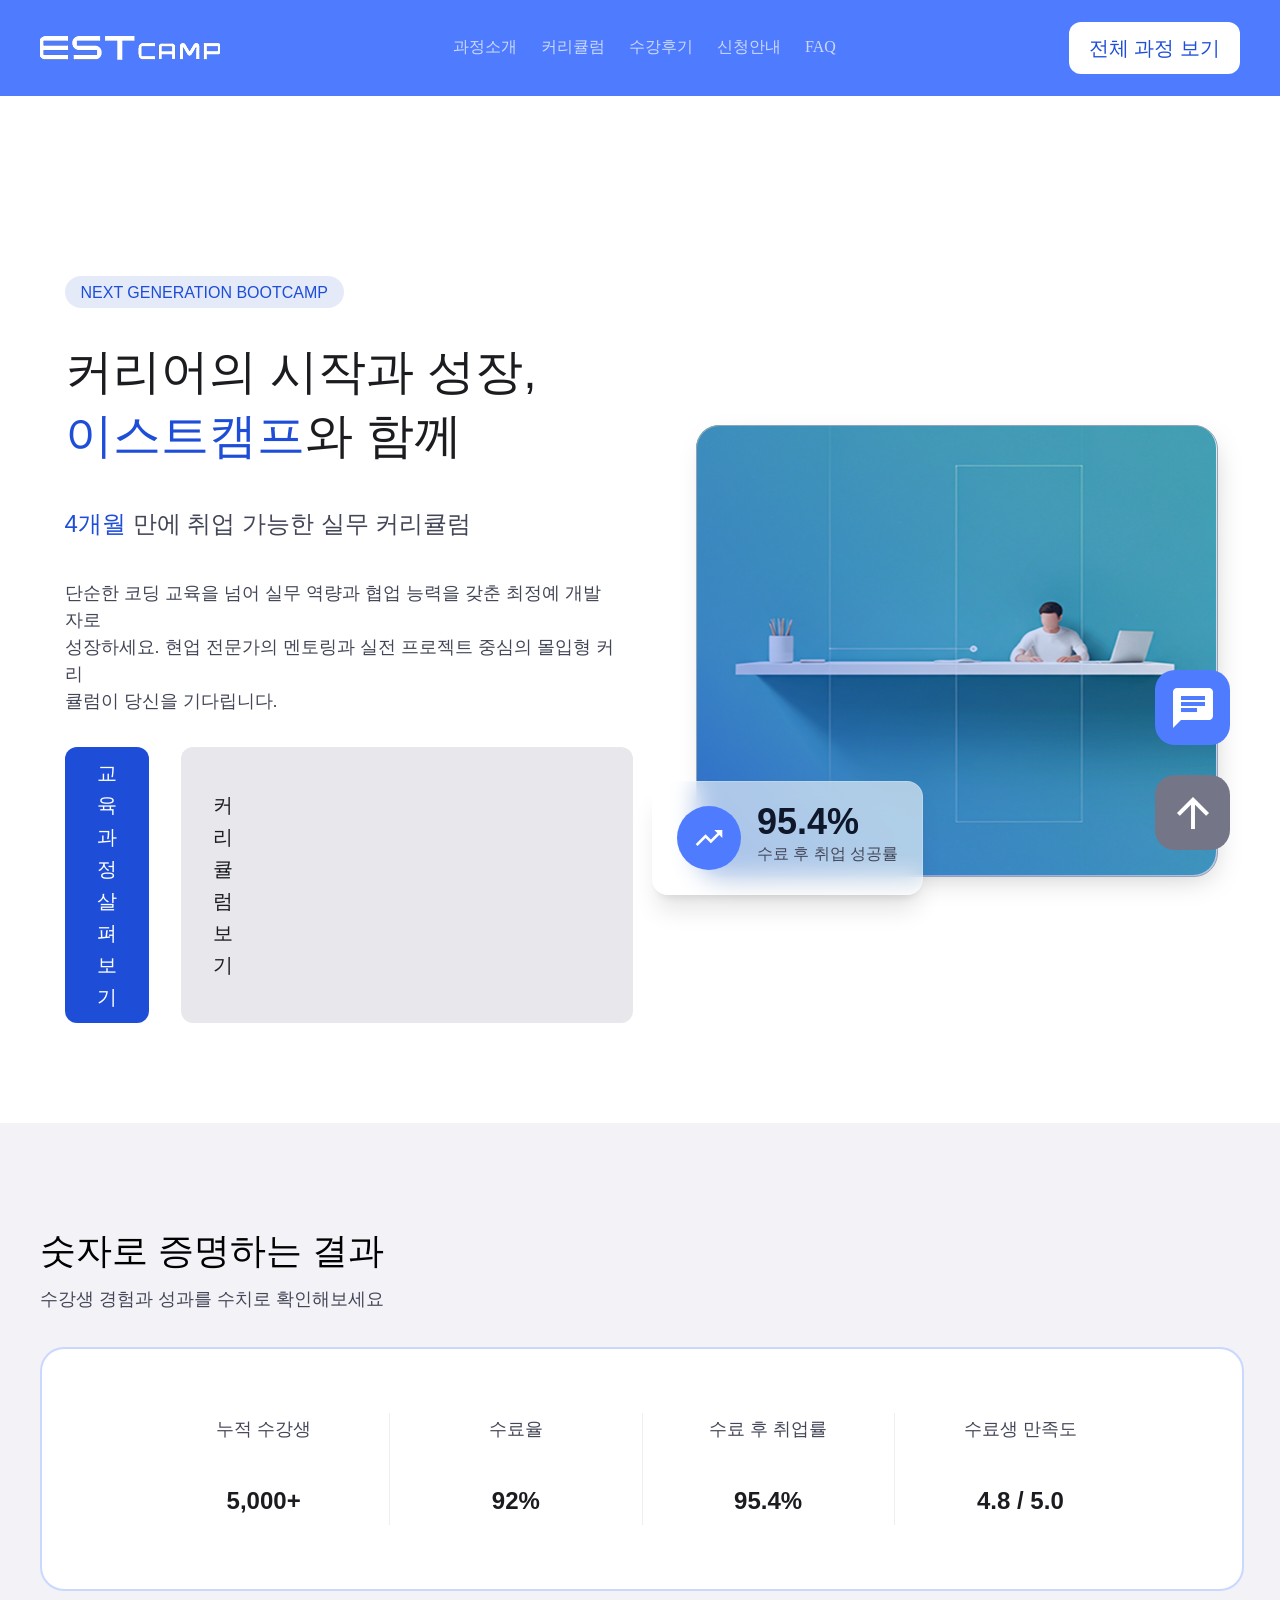
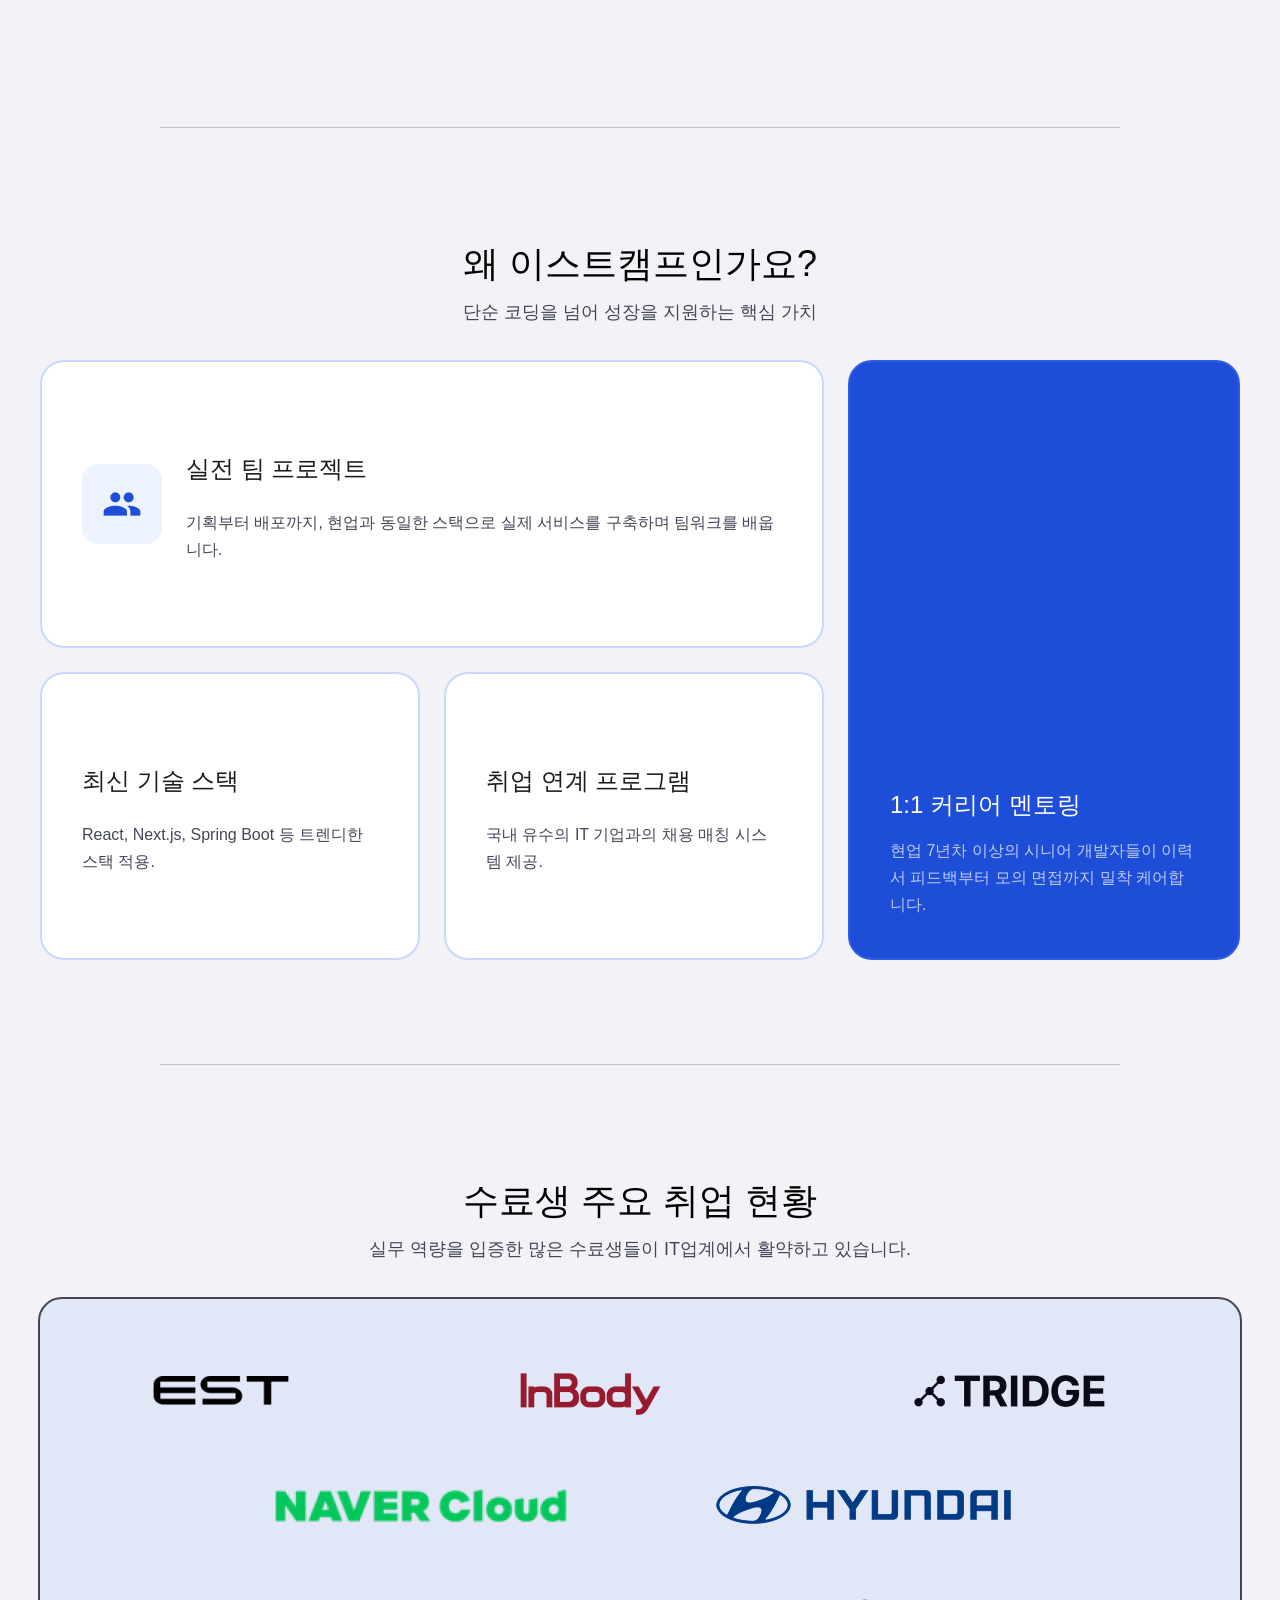
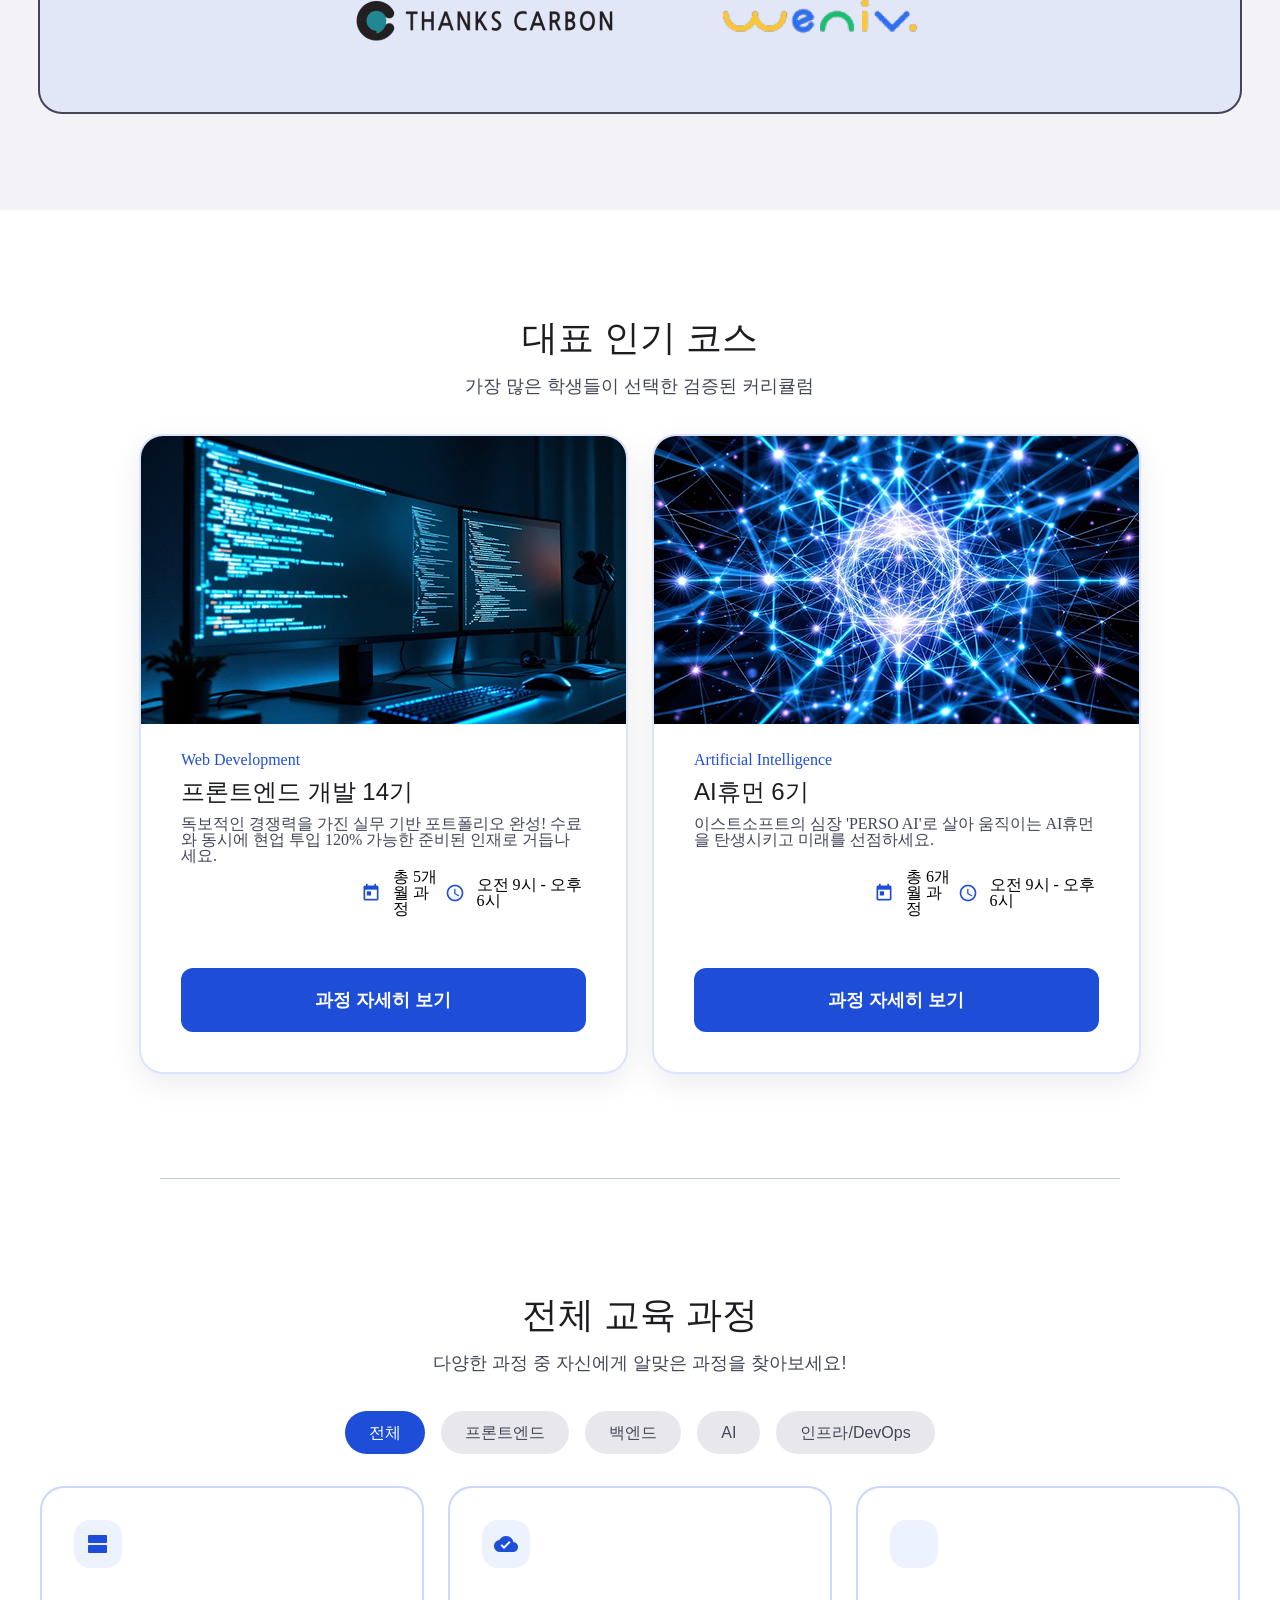
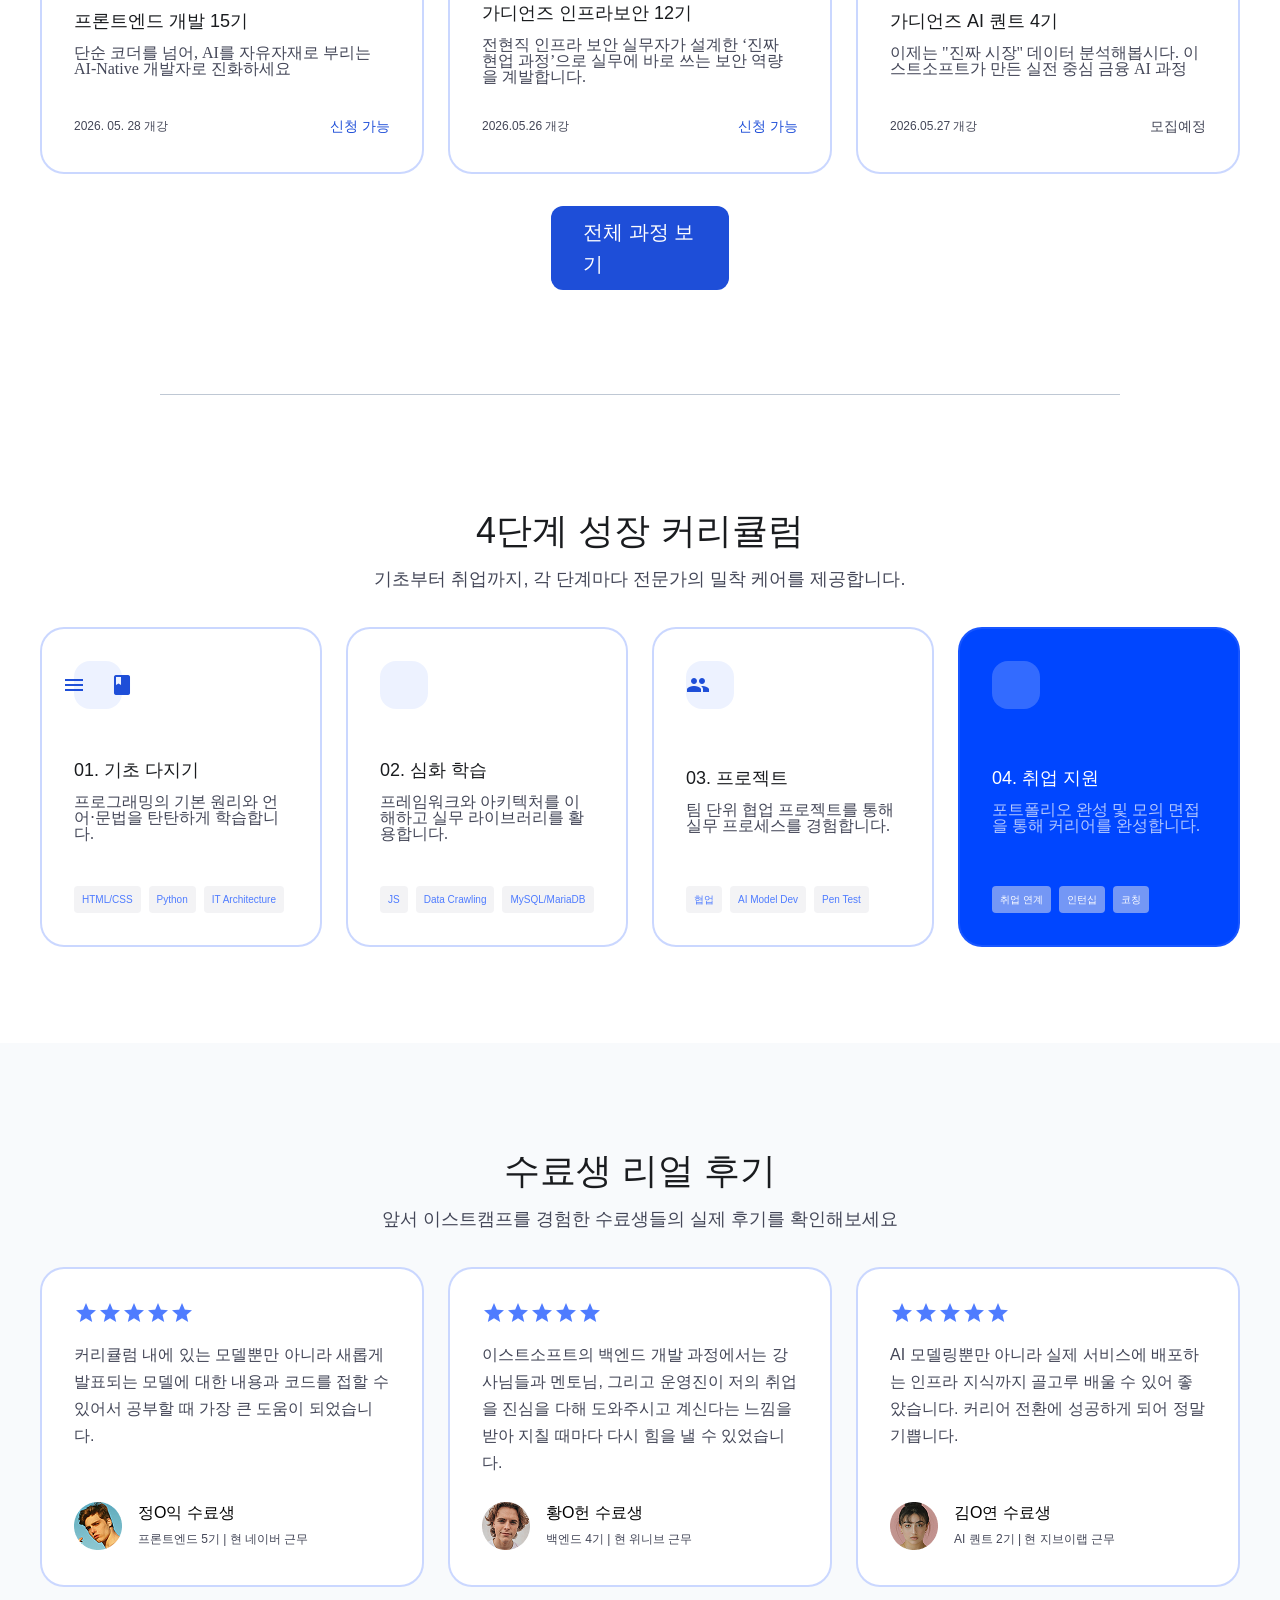
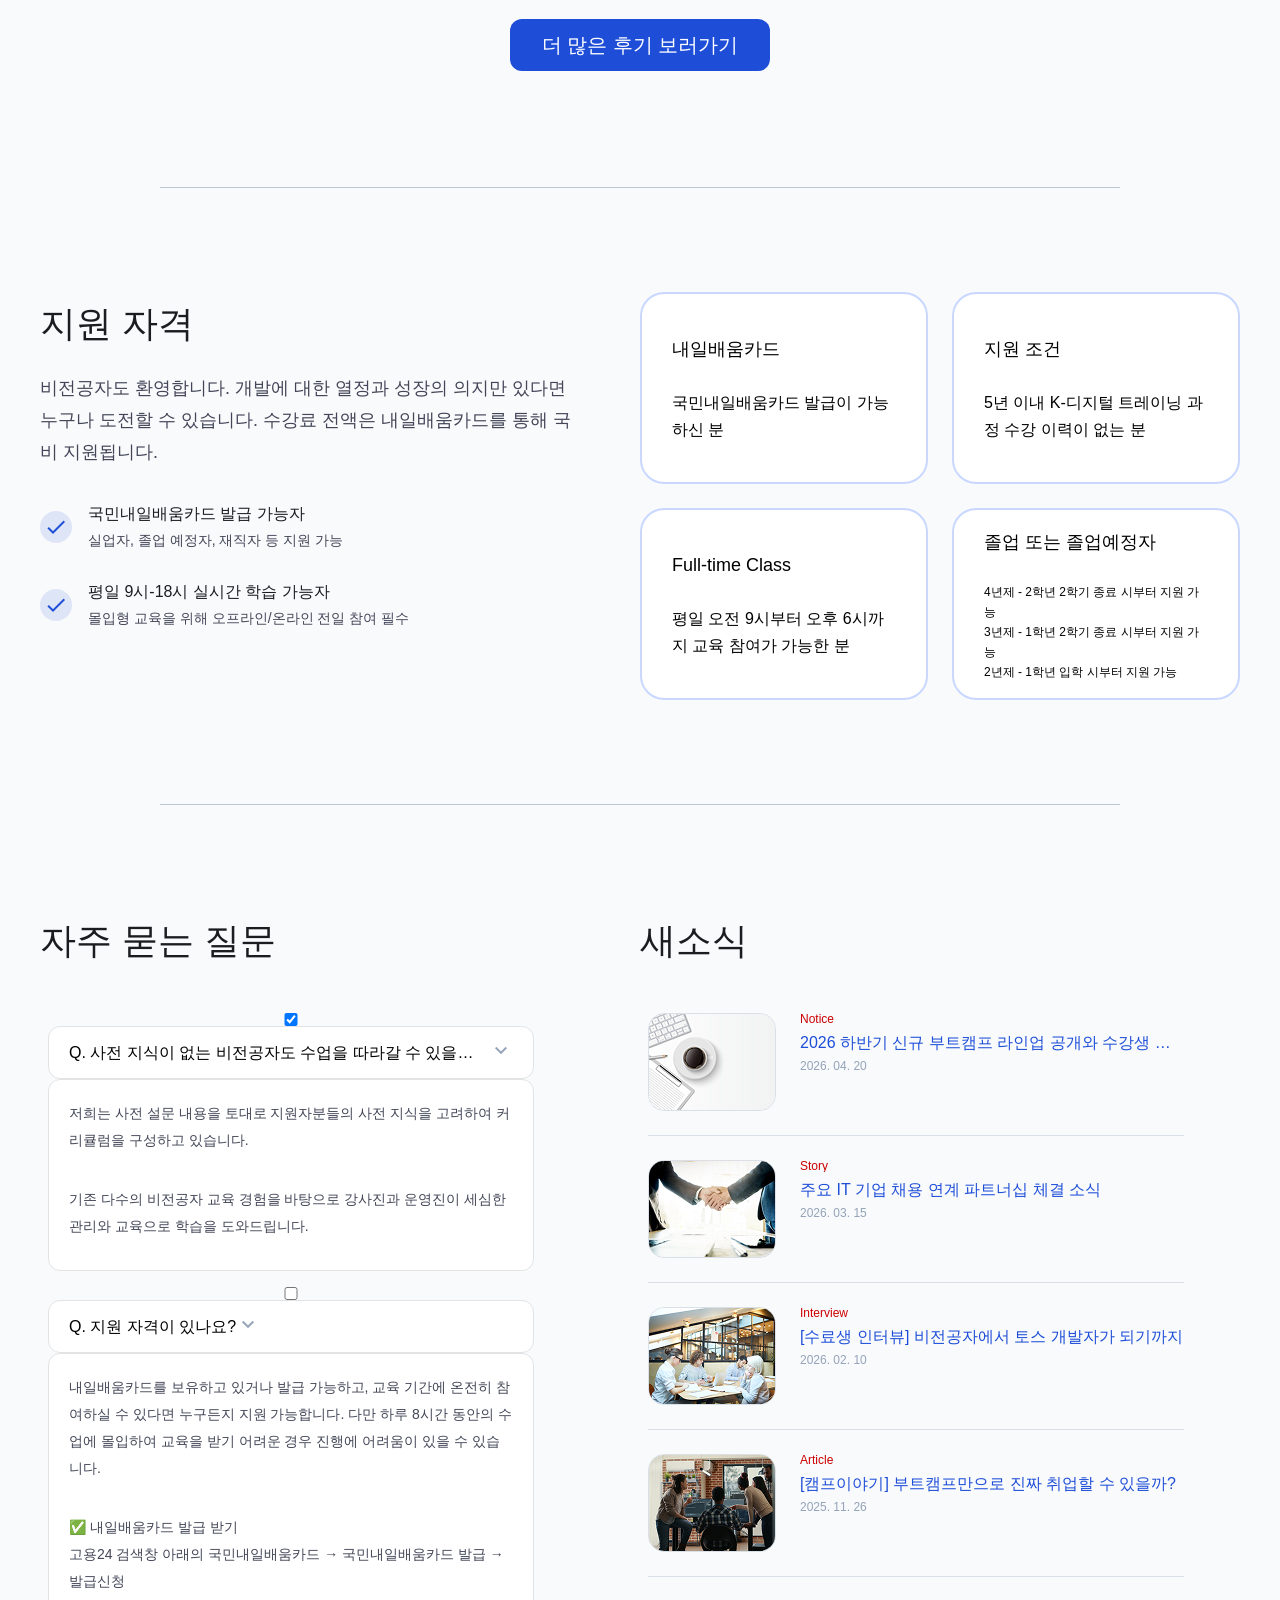
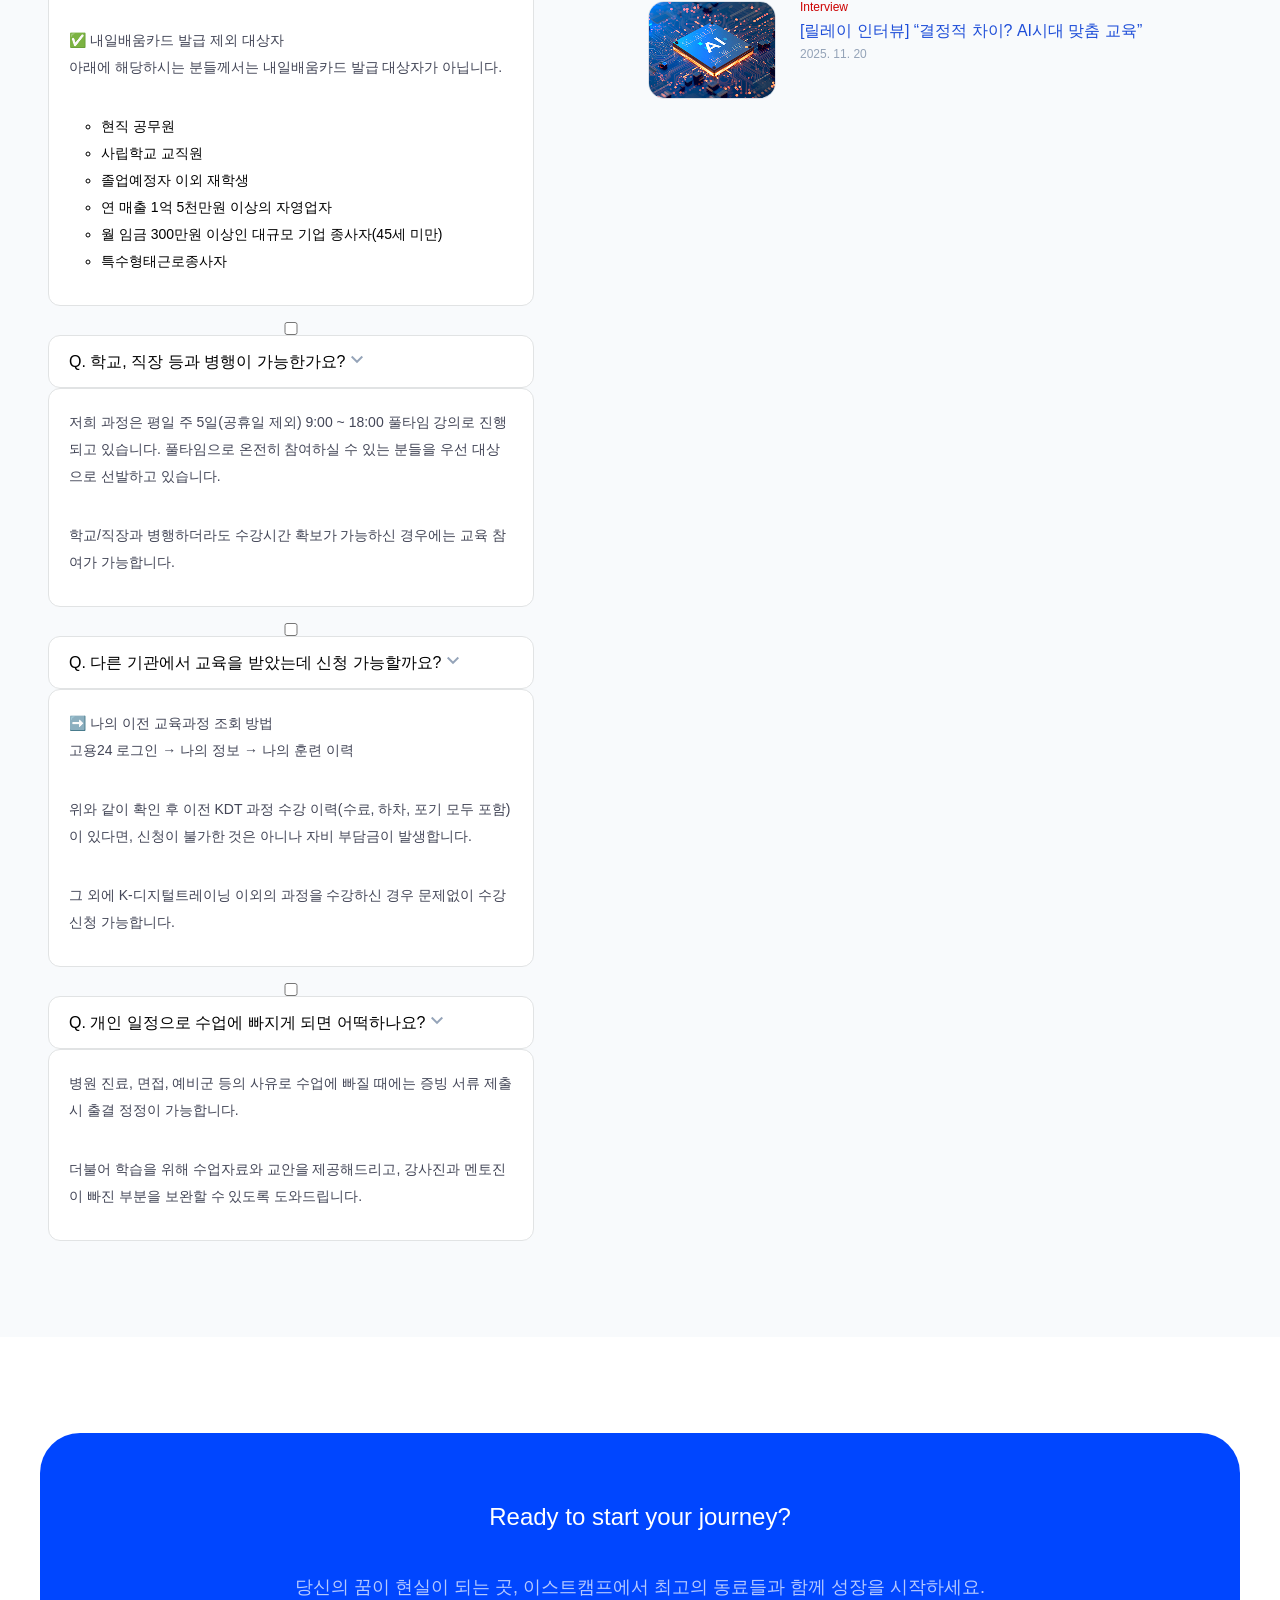
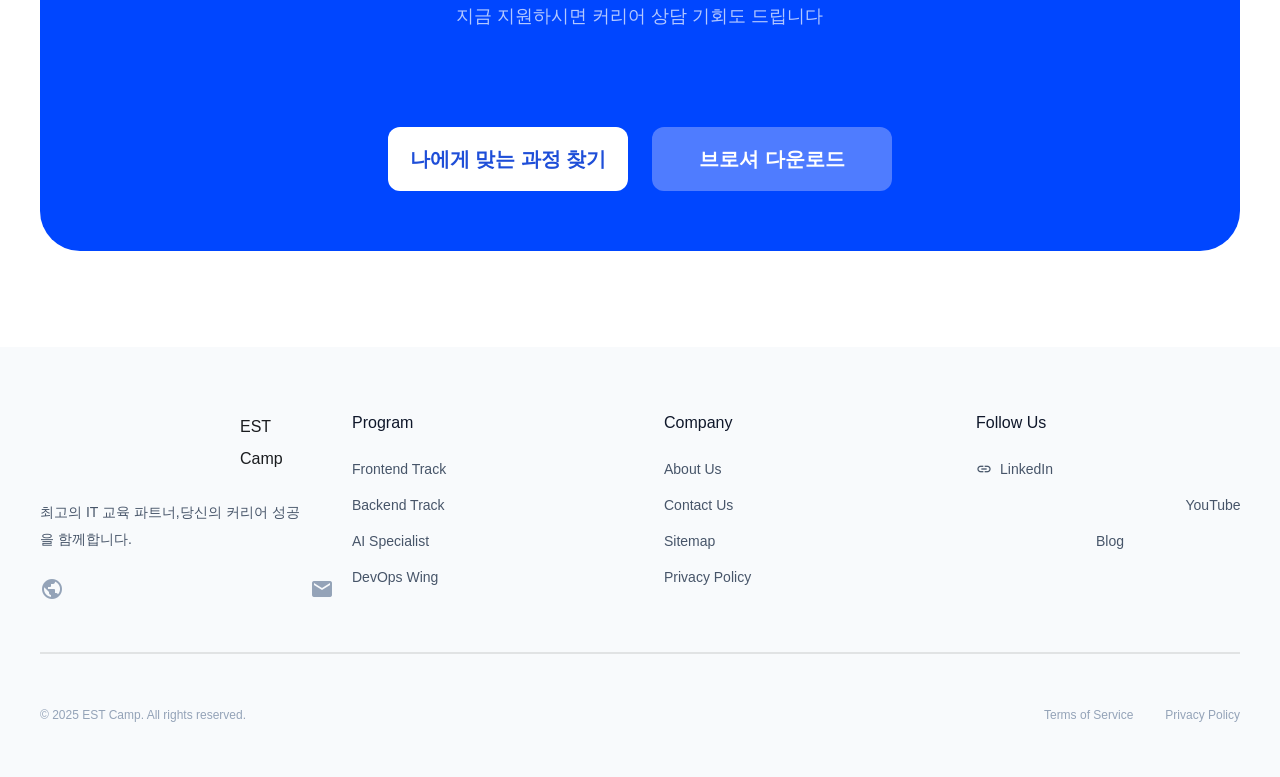
==== index.html @ 41dbfae0 "프로그램 그룹 수정" ====
<!doctype html>
<html lang="en">
  <head>
    <meta charset="UTF-8" />
    <meta name="viewport" content="width=device-width, initial-scale=1.0" />
    <link href="https://fonts.googleapis.com/icon?family=Material+Icons" rel="stylesheet" />
    <link rel="stylesheet" href="css/normalize.css" />
    <link rel="stylesheet" href="css/reset.css" />
    <link rel="stylesheet" href="css/variables.css" />
    <link rel="stylesheet" href="css/components.css" />
    <link rel="stylesheet" href="css/common.css" />
    <link rel="stylesheet" href="css/index.css" />
    <link rel="icon" href="images/favicon-dev.svg" />

    <title>EST Camp | 실무 중심 개발 부트캠프</title>
  </head>

  <body>
    <!-- header - 배정호 작성 -->
    <!-- header 클래스명 수정 - 이민호 -->
    <header>
      <div class="container header-inner horizontal">
        <h1 class="logo">
          <a href="index.html">
            <img src="images/logo.png" alt="EST Camp 로고" />
            <span class="visually-hidden">EST Camp</span>
          </a>
        </h1>

        <nav>
          <ul class="list horizontal">
            <li><a href="#" class="intro">과정소개</a></li>
            <li><a href="#">커리큘럼</a></li>
            <li><a href="#">수강후기</a></li>
            <li><a href="#">신청안내</a></li>
            <li><a href="#">FAQ</a></li>
          </ul>
        </nav>

        <a href="#" class="btn btn-md btn-sub">전체 과정 보기</a>
      </div>
    </header>

    <main>
      <!-- Hero Section - 최예빈 작업 -->
      <section class="hero-section section">
        <div class="hero-group group">
          <div class="hero-container container horizontal">
            <div class="hero-content-box box vertical">
              <span>next generation bootcamp</span>
              <h2 class="hero-title">커리어의 시작과 성장,<br /><em class="point-color">이스트캠프</em>와 함께</h2>
              <p class="hero-subtitle"><em class="point-color">4개월</em> 만에 취업 가능한 실무 커리큘럼</p>
              <p class="hero-description">
                단순한 코딩 교육을 넘어 실무 역량과 협업 능력을 갖춘 최정예 개발자로<br />
                성장하세요. 현업 전문가의 멘토링과 실전 프로젝트 중심의 몰입형 커리<br />큘럼이 당신을 기다립니다.
              </p>

              <div class="hero-cta-buttons box horizontal gap-l">
                <a href="#" class="cta-btn-main btn btn-md bg-primary text-white">교육 과정 살펴보기</a>
                <a href="#" class="btn-sub btn btn-md bg-main-button text-title-black gap-xs">
                  커리큘럼 보기<span class="material-icons">arrow_right_alt</span></a
                >
              </div>
            </div>

            <div class="hero-visual-box box">
              <div class="image-box">
                <img src="images/hero-image.jpg" alt="작업 중인 개발자" />

                <article class="hero-stats-card box horizontal">
                  <div class="card-icon">
                    <span class="material-icons">trending_up</span>
                  </div>
                  <div class="card-text vertical">
                    <strong>95.4%</strong>
                    <span>수료 후 취업 성공률</span>
                  </div>
                </article>
              </div>
            </div>
          </div>
        </div>
      </section>
      <!-- Hero Section 종료 -->

      <!-- Trust Group - 김해나 작업 -->
      <section class="trust-section section-group vertical bg-light-gray">
        <!-- Numerical  Data Section -->
        <section class="numerical-data-section vertical">
          <div class="text-group container vertical">
            <h2 class="heading-l">숫자로 증명하는 결과</h2>
            <p class="heading-s text-main-black">수강생 경험과 성과를 수치로 확인해보세요</p>
            <div class="data-box horizontal">
              <ul class="data-list">
                <li class="heading-s text-main-black">
                  누적 수강생
                  <strong class="heading-m text-title-black">5,000+</strong>
                </li>
                <li class="heading-s text-main-black">
                  수료율
                  <strong class="heading-m text-title-black">92%</strong>
                </li>
                <li class="heading-s text-main-black">
                  수료 후 취업률
                  <strong class="heading-m text-title-black">95.4%</strong>
                </li>
                <li class="heading-s text-main-black">
                  수료생 만족도
                  <strong class="heading-m text-title-black">4.8 / 5.0</strong>
                </li>
              </ul>
            </div>
          </div>
        </section>

        <hr class="divider" />
        <!-- 차별화 요소 섹션 -->
        <section class="differentiator-section vertical">
          <div class="text-group">
            <h2 class="heading-l">왜 이스트캠프인가요?</h2>
            <p class="heading-s text-main-black">단순 코딩을 넘어 성장을 지원하는 핵심 가치</p>
          </div>
          <div class="container horizontal gap-m card-tall">
            <div class="card-grid outer-card-box box vertical gap-m grow-2">
              <article class="horizontal-card-item box horizontal card grow-1 align-center">
                <span class="material-icons card-icon">group</span>
                <div class="text-box box vertical gap-s">
                  <h3>실전 팀 프로젝트</h3>
                  <p class="body-m-plus-400">
                    기획부터 배포까지, 현업과 동일한 스택으로 실제 서비스를 구축하며 팀워크를 배웁니다.
                  </p>
                </div>
              </article>
              <div class="inner-card-box box horizontal gap-m grow-1">
                <article class="card-item box vertical card grow-1 gap-s">
                  <h3 class="heading-m">최신 기술 스택</h3>
                  <p class="body-m-plus-400">React, Next.js, Spring Boot 등 트렌디한 스택 적용.</p>
                </article>
                <article class="card-item box vertical card grow-1 gap-s">
                  <h3 class="heading-m">취업 연계 프로그램</h3>
                  <p class="body-m-plus-400">국내 유수의 IT 기업과의 채용 매칭 시스템 제공.</p>
                </article>
              </div>
            </div>
            <article class="vertical-card-item box vertical card grow-1 justify-between bg-primary">
              <div class="icon-box box horizontal justify-end">
                <span class="material-icons card-icon-big">workspace_premium</span>
              </div>
              <div class="text-box box vertical gap-xs">
                <h3 class="heading-m text-white">1:1 커리어 멘토링</h3>
                <p class="body-m-plus-400">
                  현업 7년차 이상의 시니어 개발자들이 이력서 피드백부터 모의 면접까지 밀착 케어합니다.
                </p>
              </div>
            </article>
          </div>
        </section>

        <hr class="divider" />
        <!-- 수료생 주요 취업 현황 -->
        <section class="employment-status-section vertical">
          <div class="text-group">
            <h2 class="heading-l">수료생 주요 취업 현황</h2>
            <p class="heading-s text-main-black">실무 역량을 입증한 많은 수료생들이 IT업계에서 활약하고 있습니다.</p>
          </div>
          <div class="container vertical logo-box">
            <div class="employment-status-column horizontal">
              <img src="images/est-logo.png" alt="est 로고" />
              <img src="images/inbody-logo.png" alt="Inbody 로고" />
              <img src="images/tridge-logo.png" alt="Tridge 로고" />
            </div>
            <div class="employment-status-column horizontal">
              <img src="images/naver-cloud-logo.png" alt="naver cloud 로고" />
              <img src="images/hyundai-logo.png" alt="Hyundai 로고" />
            </div>
            <div class="employment-status-column horizontal">
              <img src="images/thanks-carbon-logo.png" alt="thanks carbon 로고" />
              <img src="images/weniv-logo.png" alt="weniv 로고" />
            </div>
          </div>
        </section>
      </section>
      <!-- 프로그램 그룹 - 오예은 작업 -->
      <section class="programs-section-group">
        <div class="container">
          <section class="program-section vertical">
            <!-- 제목 영역을 header로 구분 -->
            <div class="section-header-box vertical">
              <h2 class="section-title-item">대표 인기 코스</h2>
              <p class="section-description-item">가장 많은 학생들이 선택한 검증된 커리큘럼</p>
            </div>

            <div class="program-card-wrapper-box gap-m horizontal">
              <!-- 카드 1 (article 사용) -->
              <article class="image-card-big-item">
                <div class="image-frame-box">
                  <img src="./images/FE-Dev-Track-Img.png" alt="프론트엔드 과정 이미지" />
                </div>
                <div class="content-box vertical">
                  <div class="text-group-box vertical">
                    <div class="program-information-box vertical">
                      <span class="badge-item">Web Development</span>

                      <h3 class="program-title-item">프론트엔드 개발 14기</h3>

                      <div class="clip-overtext-box">
                        <p class="text-wrapper-item">
                          독보적인 경쟁력을 가진 실무 기반 포트폴리오 완성! 수료와 동시에 현업 투입 120% 가능한 준비된
                          인재로 거듭나세요.
                        </p>
                      </div>
                    </div>

                    <ul class="additional-information-list horizontal">
                      <li class="period-item horizontal">
                        <i class="material-icons">calendar_today</i>
                        <span>총 5개월 과정</span>
                      </li>

                      <li class="class-time-item horizontal">
                        <i class="material-icons">schedule</i>
                        <span>오전 9시 - 오후 6시</span>
                      </li>
                    </ul>
                  </div>

                  <a href="/program-detail" class="cta-button-main-item"> 과정 자세히 보기 </a>
                </div>
              </article>

              <!-- 카드 2 -->
              <article class="image-card-big-item">
                <div class="image-frame-box">
                  <img src="./images/FE-Dev-Track-Img_1.png" alt="프론트엔드 과정 이미지" />
                </div>
                <div class="content-box vertical">
                  <div class="text-group-box vertical">
                    <div class="program-information-box vertical">
                      <span class="badge-item">Artificial Intelligence</span>

                      <h3 class="program-title-item">
                        AI휴먼 6기
                      </h3>

                      <div class="clip-overtext-box">
                        <p class="text-wrapper-item">
                          이스트소프트의 심장 'PERSO AI'로 살아 움직이는 AI휴먼을 탄생시키고 미래를 선점하세요.
                        </p>
                      </div>
                    </div>

                    <ul class="additional-information-list horizontal">
                      <li class="period-item horizontal">
                        <i class="material-icons">calendar_today</i>
                        <span>총 6개월 과정</span>
                      </li>

                      <li class="class-time-item horizontal">
                        <i class="material-icons">schedule</i>
                        <span>오전 9시 - 오후 6시</span>
                      </li>
                    </ul>
                  </div>

                  <a href="/program-detail" class="cta-button-main-item"> 과정 자세히 보기 </a>
                </div>
              </article>
            </div>
          </section>
        </div>

        <hr class="divider" />

        <div class="container">
          <section class="program-section vertical">
            <!-- 1. 제목 및 설명 -->
            <div class="section-header-box vertical">
              <h2 class="section-title-item">전체 교육 과정</h2>
              <p class="section-description-item">다양한 과정 중 자신에게 알맞은 과정을 찾아보세요!</p>
            </div>
            <!-- 2. 카테고리 버튼 -->
            <div class="category-buttons gap-s horizontal">
              <button class="btn cate-btn-blue">전체</button>
              <button class="btn cate-btn">프론트엔드</button>
              <button class="btn cate-btn">백엔드</button>
              <button class="btn cate-btn">AI</button>
              <button class="btn cate-btn">인프라/DevOps</button>
            </div>

            <!-- 3. 프로그램 카드 리스트 (3개 구성) -->
            <div class="all-courses-list gap-m horizontal">
              <!-- 카드 1: 프론트엔드 -->
              <article class="icon-vertical-card">
                <div class="icon-box-small">
                  <span class="material-icons">view_agenda</span>
                </div>
                <div class="program-text-group">
                  <h3>프론트엔드 개발 15기</h3>
                  <p class="description">단순 코더를 넘어, AI를 자유자재로 부리는 AI-Native 개발자로 진화하세요</p>
                </div>
                <div class="list-status">
                  <ul>
                    <li>2026. 05. 28 개강</li>
                    <li>신청 가능</li>
                  </ul>
                </div>
              </article>

              <!-- 카드 2: 인프라보안 -->
              <article class="icon-vertical-card">
                <div class="icon-box-small">
                  <span class="material-icons">cloud_done</span>
                </div>
                <div class="program-text-group">
                  <h3>가디언즈 인프라보안 12기</h3>
                  <p class="description">
                    전현직 인프라 보안 실무자가 설계한 ‘진짜 현업 과정’으로 실무에 바로 쓰는 보안 역량을 계발합니다.
                  </p>
                </div>
                <div class="list-status">
                  <ul>
                    <li>2026.05.26 개강</li>
                    <li>신청 가능</li>
                  </ul>
                </div>
              </article>

              <!-- 카드 3: AI 퀀트 -->
              <article class="icon-vertical-card">
                <div class="icon-box-small">
                  <span class="material-icons">analytics</span>
                </div>
                <div class="program-text-group">
                  <h3>가디언즈 AI 퀀트 4기</h3>
                  <p class="description">
                    이제는 "진짜 시장" 데이터 분석해봅시다. 이스트소프트가 만든 실전 중심 금융 AI 과정
                  </p>
                </div>
                <div class="list-status-black">
                  <ul>
                    <li>2026.05.27 개강</li>
                    <li>모집예정</li>
                  </ul>
                </div>
              </article>
            </div>

            <!-- 4. 하단 전체보기 버튼 -->
            <div class="section-footer-box btn btn-md btn-primary bg-primary text-white">
              <a href="#" class="cta-btn-main-item">전체 과정 보기</a>
            </div>
          </section>
        </div>

        <hr class="divider" />

        <div class="container">
          <section class="program-section vertical">
            <!-- 1. 제목 및 설명 -->
            <div class="section-header-box vertical">
              <h2 class="section-title-item">4단계 성장 커리큘럼</h2>
              <p class="section-description-item">기초부터 취업까지, 각 단계마다 전문가의 밀착 케어를 제공합니다.</p>
            </div>

            <!-- 2. 커리큘럼 리스트 -->
            <div class="curriculum-list-list gap-m horizontal">
              <!-- STEP 01 -->
              <div class="icon-vertical-card-tag">
                <div class="icon-box-small">
                  <span class="material-icons">menu_book</span>
                </div>
                <div class="program-text-group">
                  <h3>01. 기초 다지기</h3>
                  <p class="description">프로그래밍의 기본 원리와 언어⋅문법을 탄탄하게 학습합니다.</p>
                </div>
                <div class="list-group">
                  <ul>
                    <li>HTML/CSS</li>
                    <li>Python</li>
                    <li>IT Architecture</li>
                  </ul>
                </div>
              </div>

              <!-- STEP 02 -->
              <div class="icon-vertical-card-tag">
                <div class="icon-box-small">
                  <span class="material-icons">psychology</span>
                </div>
                <div class="program-text-group">
                  <h3>02. 심화 학습</h3>
                  <p class="description">프레임워크와 아키텍처를 이해하고 실무 라이브러리를 활용합니다.</p>
                </div>
                <div class="list-group">
                  <ul>
                    <li>JS</li>
                    <li>Data Crawling</li>
                    <li>MySQL/MariaDB</li>
                  </ul>
                </div>
              </div>

              <!-- STEP 03 -->
              <div class="icon-vertical-card-tag">
                <div class="icon-box-small">
                  <span class="material-icons">groups</span>
                </div>
                <div class="program-text-group">
                  <h3>03. 프로젝트</h3>
                  <p class="description">팀 단위 협업 프로젝트를 통해 실무 프로세스를 경험합니다.</p>
                </div>
                <div class="list-group">
                  <ul>
                    <li>협업</li>
                    <li>AI Model Dev</li>
                    <li>Pen Test</li>
                  </ul>
                </div>
              </div>

              <!-- STEP 04 (강조된 파란색 카드) -->
              <div class="icon-vertical-card-tag-blue">
                <div class="icon-box-small-blue">
                  <span class="material-icons">work_outline</span>
                </div>
                <div class="program-text-group-blue">
                  <h3>04. 취업 지원</h3>
                  <p class="description">포트폴리오 완성 및 모의 면접을 통해 커리어를 완성합니다.</p>
                </div>
                <div class="list-group-blue">
                  <ul>
                    <li>취업 연계</li>
                    <li>인턴십</li>
                    <li>코칭</li>
                  </ul>
                </div>
              </div>
            </div>
          </section>
        </div>
      </section>

      <!-- Conversion Support Group - 배정호 작업 -->
      <section class="conversion-support-group section-group vertical bg-super-light-gray">
        <!-- 후기 섹션 -->

        <section class="testimonial-section vertical gap-l">
          <!-- 후기 섹션 제목 -->
          <div class="section-header box vertical">
            <h2 class="heading-l">수료생 리얼 후기</h2>
            <p class="heading-s">앞서 이스트캠프를 경험한 수료생들의 실제 후기를 확인해보세요</p>
          </div>

          <div class="container card-medium">
            <ul class="testimonial-list list horizontal justify-between gap-m">
              <!-- 후기 섹션 카드1 -->

              <li class="testimonial-item card">
                <article class="testimonial-card box vertical justify-between">
                  <h3 class="visually-hidden">후기 카드</h3>
                  <div class="testimonial-content box vertical gap-s body-m-plus-400">
                    <div class="testimonial-rating box horizontal text-secondary">
                      <span class="material-icons">star</span>
                      <span class="material-icons">star</span>
                      <span class="material-icons">star</span>
                      <span class="material-icons">star</span>
                      <span class="material-icons">star</span>
                    </div>

                    <p class="testimonial-text">
                      커리큘럼 내에 있는 모델뿐만 아니라 새롭게 발표되는 모델에 대한 내용과 코드를 접할 수 있어서 공부할
                      때 가장 큰 도움이 되었습니다.
                    </p>
                  </div>

                  <div class="testimonial-student box horizontal align-center gap-s">
                    <img class="testimonial-portrait" src="images/ImageJ.png" alt="정O익 수료생 프로필 이미지" />
                    <div class="testimonial-student-info box vertical">
                      <p class="student-name item body-m-plus-500">정O익 수료생</p>
                      <p class="student-metadata item caption-m">프론트엔드 5기 | 현 네이버 근무</p>
                    </div>
                  </div>
                </article>
              </li>

              <!-- 후기 섹션 카드2 -->

              <li class="testimonial-item card">
                <article class="testimonial-card box vertical justify-between">
                  <h3 class="visually-hidden">후기 카드</h3>
                  <div class="testimonial-content box vertical gap-s body-m-plus-400">
                    <div class="testimonial-rating box horizontal text-secondary">
                      <span class="material-icons">star</span>
                      <span class="material-icons">star</span>
                      <span class="material-icons">star</span>
                      <span class="material-icons">star</span>
                      <span class="material-icons">star</span>
                    </div>

                    <p class="testimonial-text">
                      이스트소프트의 백엔드 개발 과정에서는 강사님들과 멘토님, 그리고 운영진이 저의 취업을 진심을 다해
                      도와주시고 계신다는 느낌을 받아 지칠 때마다 다시 힘을 낼 수 있었습니다.
                    </p>
                  </div>

                  <div class="testimonial-student box horizontal align-center gap-s">
                    <img class="testimonial-portrait" src="images/ImageH.png" alt="황O헌 수료생 프로필 이미지" />
                    <div class="testimonial-student-info box vertical">
                      <p class="student-name item body-m-plus-500">황O헌 수료생</p>
                      <p class="student-metadata item caption-m">백엔드 4기 | 현 위니브 근무</p>
                    </div>
                  </div>
                </article>
              </li>

              <!-- 후기 섹션 카드3 -->

              <li class="testimonial-item card">
                <article class="testimonial-card box vertical justify-between">
                  <h3 class="visually-hidden">후기 카드</h3>
                  <div class="testimonial-content box vertical gap-s body-m-plus-400">
                    <div class="testimonial-rating box horizontal text-secondary">
                      <span class="material-icons">star</span>
                      <span class="material-icons">star</span>
                      <span class="material-icons">star</span>
                      <span class="material-icons">star</span>
                      <span class="material-icons">star</span>
                    </div>

                    <p class="testimonial-text">
                      AI 모델링뿐만 아니라 실제 서비스에 배포하는 인프라 지식까지 골고루 배울 수 있어 좋았습니다. 커리어
                      전환에 성공하게 되어 정말 기쁩니다.
                    </p>
                  </div>

                  <div class="testimonial-student box horizontal align-center gap-s">
                    <img class="testimonial-portrait" src="images/ImageK.png" alt="김O연 수료생 프로필 이미지" />
                    <div class="testimonial-student-info box vertical">
                      <p class="student-name item body-m-plus-500">김O연 수료생</p>
                      <p class="student-metadata item caption-m">AI 퀀트 2기 | 현 지브이랩 근무</p>
                    </div>
                  </div>
                </article>
              </li>
            </ul>
            <!-- 후기 섹션 CTA -->

            <div class="container vertical align-center">
              <a href="#" class="testimonial-cta btn btn-md btn-primary label-l bg-primary text-white"
                >더 많은 후기 보러가기</a
              >
            </div>
          </div>
        </section>

        <!-- 후기 섹션 종료 -->
        <hr class="divider" />
        <!-- 지원자격 섹션 -->

        <section class="requirements-section">
          <div class="container horizontal justify-between">
            <!-- 지원자격 섹션 텍스트 박스 -->
            <div class="requirements-intro box vertical gap-l">
              <div class="section-header box vertical gap-s">
                <h2 class="text-title-black heading-l">지원 자격</h2>
                <p class="text-main-black body-l">
                  비전공자도 환영합니다. 개발에 대한 열정과 성장의 의지만 있다면 누구나 도전할 수 있습니다. 수강료
                  전액은 내일배움카드를 통해 국비 지원됩니다.
                </p>
              </div>

              <!-- 지원자격 섹션 체크1 -->

              <ul class="requirements-summary-list list vertical gap-m">
                <li class="requirements-summary-item horizontal gap-s">
                  <div class="icon-box box horizontal align-center justify-center">
                    <span class="material-icons">check</span>
                  </div>
                  <div class="requirements-summary-content box vertical gap">
                    <h3 class="text-title-black body-m-plus-500">국민내일배움카드 발급 가능자</h3>
                    <p class="text-main-black body-m-400">실업자, 졸업 예정자, 재직자 등 지원 가능</p>
                  </div>
                </li>

                <!-- 지원자격 섹션 체크2 -->

                <li class="requirements-summary-item horizontal gap-s">
                  <div class="icon-box box horizontal align-center justify-center">
                    <span class="material-icons">check</span>
                  </div>

                  <div class="requirements-summary-content box vertical gap">
                    <h3 class="text-title-black body-m-plus-500">평일 9시-18시 실시간 학습 가능자</h3>
                    <p class="text-main-black body-m-400">몰입형 교육을 위해 오프라인/온라인 전일 참여 필수</p>
                  </div>
                </li>
              </ul>
            </div>

            <!-- 지원자격 섹션 카드 박스  -->

            <div class="requirements-card-layout box vertical gap-m">
              <div class="requirements-card-layout box horizontal gap-m grow-1">
                <article class="requirements-card box vertical card grow-1">
                  <h3>내일배움카드</h3>
                  <p>국민내일배움카드 발급이 가능하신 분</p>
                </article>

                <article class="requirements-card box vertical card grow-1">
                  <h3>지원 조건</h3>
                  <p>5년 이내 K-디지털 트레이닝 과정 수강 이력이 없는 분</p>
                </article>
              </div>

              <!-- 카드 박스 가로 -->

              <div class="requirements-card-layout box horizontal gap-m grow-1">
                <article class="requirements-card box vertical card grow-1">
                  <h3>Full-time Class</h3>
                  <p>평일 오전 9시부터 오후 6시까지 교육 참여가 가능한 분</p>
                </article>

                <article class="requirements-card box vertical card grow-1">
                  <h3>졸업 또는 졸업예정자</h3>

                  <ul class="graduation-requirement-list list vertical">
                    <li>4년제 - 2학년 2학기 종료 시부터 지원 가능</li>
                    <li>3년제 - 1학년 2학기 종료 시부터 지원 가능</li>
                    <li>2년제 - 1학년 입학 시부터 지원 가능</li>
                  </ul>
                </article>
              </div>
            </div>
          </div>
        </section>

        <!-- 지원자격 섹션 종료 -->
        <hr class="divider" />
        <!-- FAQ / NEWS 섹션 -->

        <section class="faq-news-section">
          <div class="container horizontal justify-between">
            <!-- FAQ 섹션 -->

            <section class="faq-section vertical grow-1 gap-xl">
              <h2 class="heading-l text-title-black">자주 묻는 질문</h2>

              <!-- FAQ 리스트 -->

              <ul class="faq-list list vertical accordion">
                <!-- FAQ 질답1 -->

                <li class="accordion-item box vertical">
                  <input type="checkbox" id="faq1" class="accordion-input" checked />

                  <label for="faq1" class="accordion-question box horizontal">
                    <span class="question-text">Q. 사전 지식이 없는 비전공자도 수업을 따라갈 수 있을까요?</span>
                    <span class="material-icons">keyboard_arrow_down</span>
                  </label>

                  <div class="accordion-answer box vertical">
                    <p>
                      저희는 사전 설문 내용을 토대로 지원자분들의 사전 지식을 고려하여 커리큘럼을 구성하고 있습니다.
                    </p>

                    <p>
                      기존 다수의 비전공자 교육 경험을 바탕으로 강사진과 운영진이 세심한 관리와 교육으로 학습을
                      도와드립니다.
                    </p>
                  </div>
                </li>

                <!-- FAQ 질답2 -->

                <li class="accordion-item box vertical">
                  <input type="checkbox" id="faq2" class="accordion-input" />

                  <label for="faq2" class="accordion-question box horizontal">
                    <span class="question-text">Q. 지원 자격이 있나요?</span>
                    <span class="material-icons">keyboard_arrow_down</span>
                  </label>

                  <div class="accordion-answer box vertical">
                    <p>
                      내일배움카드를 보유하고 있거나 발급 가능하고, 교육 기간에 온전히 참여하실 수 있다면 누구든지 지원
                      가능합니다. 다만 하루 8시간 동안의 수업에 몰입하여 교육을 받기 어려운 경우 진행에 어려움이 있을 수
                      있습니다.
                    </p>
                    <p>
                      ✅ 내일배움카드 발급 받기<br />
                      고용24 검색창 아래의 국민내일배움카드 → 국민내일배움카드 발급 → 발급신청
                    </p>

                    <p>
                      ✅ 내일배움카드 발급 제외 대상자<br />
                      아래에 해당하시는 분들께서는 내일배움카드 발급 대상자가 아닙니다.
                    </p>
                    <ul class="faq-answer-list list vertical">
                      <li>현직 공무원</li>
                      <li>사립학교 교직원</li>
                      <li>졸업예정자 이외 재학생</li>
                      <li>연 매출 1억 5천만원 이상의 자영업자</li>
                      <li>월 임금 300만원 이상인 대규모 기업 종사자&#40;45세 미만&#41;</li>
                      <li>특수형태근로종사자</li>
                    </ul>
                  </div>
                </li>

                <!-- FAQ 질답3 -->

                <li class="accordion-item box vertical">
                  <input type="checkbox" id="faq3" class="accordion-input" />

                  <label for="faq3" class="accordion-question box horizontal">
                    <span class="question-text">Q. 학교, 직장 등과 병행이 가능한가요?</span>
                    <span class="material-icons">keyboard_arrow_down</span>
                  </label>

                  <div class="accordion-answer box vertical">
                    <p>
                      저희 과정은 평일 주 5일&#40;공휴일 제외&#41; 9:00 ~ 18:00 풀타임 강의로 진행되고 있습니다.
                      풀타임으로 온전히 참여하실 수 있는 분들을 우선 대상으로 선발하고 있습니다.
                    </p>

                    <p>학교/직장과 병행하더라도 수강시간 확보가 가능하신 경우에는 교육 참여가 가능합니다.</p>
                  </div>
                </li>

                <!-- FAQ 질답4 -->

                <li class="accordion-item box vertical">
                  <input type="checkbox" id="faq4" class="accordion-input" />

                  <label for="faq4" class="accordion-question box horizontal">
                    <span class="question-text">Q. 다른 기관에서 교육을 받았는데 신청 가능할까요?</span>
                    <span class="material-icons">keyboard_arrow_down</span>
                  </label>

                  <div class="accordion-answer box vertical">
                    <p>
                      ➡️ 나의 이전 교육과정 조회 방법<br />
                      고용24 로그인 → 나의 정보 → 나의 훈련 이력
                    </p>

                    <p>
                      위와 같이 확인 후 이전 KDT 과정 수강 이력&#40;수료, 하차, 포기 모두 포함&#41;이 있다면, 신청이
                      불가한 것은 아니나 자비 부담금이 발생합니다.
                    </p>

                    <p>그 외에 K-디지털트레이닝 이외의 과정을 수강하신 경우 문제없이 수강신청 가능합니다.</p>
                  </div>
                </li>

                <!-- FAQ 질답5 -->

                <li class="accordion-item box vertical">
                  <input type="checkbox" id="faq5" class="accordion-input" />

                  <label for="faq5" class="accordion-question box horizontal">
                    <span class="question-text">Q. 개인 일정으로 수업에 빠지게 되면 어떡하나요?</span>
                    <span class="material-icons">keyboard_arrow_down</span>
                  </label>

                  <div class="accordion-answer box vertical">
                    <p>
                      병원 진료, 면접, 예비군 등의 사유로 수업에 빠질 때에는 증빙 서류 제출 시 출결 정정이 가능합니다.
                    </p>

                    <p>
                      더불어 학습을 위해 수업자료와 교안을 제공해드리고, 강사진과 멘토진이 빠진 부분을 보완할 수 있도록
                      도와드립니다.
                    </p>
                  </div>
                </li>
              </ul>
            </section>

            <!-- FAQ 섹션 종료 -->
            <!-- NEWS 섹션 -->

            <section class="news-section vertical grow-1 gap-xl">
              <h2 class="heading-l text-title-black">새소식</h2>

              <!-- NEWS 리스트 -->
              <!-- hr삭제, 구분선은 border 사용 -->

              <ul class="news-list list vertical">
                <!-- 뉴스1 -->

                <li class="news-item box">
                  <a href="#" class="news-link box horizontal">
                    <img src="images/coffee.jpg" alt="workspace" class="news-thumbnail" />
                    <div class="news-content box vertical">
                      <p class="news-category">Notice</p>
                      <h3 class="news-title">
                        2026 하반기 신규 부트캠프 라인업 공개와 수강생 맞춤형 커리큘럼 개편 소식
                      </h3>
                      <time class="news-date" datetime="2026-04-20">2026. 04. 20</time>
                    </div>
                  </a>
                </li>

                <!-- 뉴스2 -->

                <li class="news-item box">
                  <a href="#" class="news-link box horizontal">
                    <img src="images/handshaking.jpg" alt="handshaking" class="news-thumbnail" />
                    <div class="news-content box vertical">
                      <p class="news-category">Story</p>
                      <h3 class="news-title">주요 IT 기업 채용 연계 파트너십 체결 소식</h3>
                      <time class="news-date" datetime="2026-03-15">2026. 03. 15</time>
                    </div>
                  </a>
                </li>

                <!-- 뉴스3 -->

                <li class="news-item box">
                  <a href="#" class="news-link box horizontal">
                    <img src="images/working.jpg" alt="working-boardroom" class="news-thumbnail" />
                    <div class="news-content box vertical">
                      <p class="news-category">Interview</p>
                      <h3 class="news-title">[수료생 인터뷰] 비전공자에서 토스 개발자가 되기까지</h3>
                      <time class="news-date" datetime="2026-02-10">2026. 02. 10</time>
                    </div>
                  </a>
                </li>

                <!-- 뉴스4 -->

                <li class="news-item box">
                  <a href="#" class="news-link box horizontal">
                    <img src="images/coders.jpg" alt="coders" class="news-thumbnail" />
                    <div class="news-content box vertical">
                      <p class="news-category">Article</p>
                      <h3 class="news-title">[캠프이야기] 부트캠프만으로 진짜 취업할 수 있을까?</h3>
                      <time class="news-date" datetime="2025-11-26">2025. 11. 26</time>
                    </div>
                  </a>
                </li>

                <!-- 뉴스5 -->

                <li class="news-item box">
                  <a href="#" class="news-link box horizontal">
                    <img src="images/ai-circuit.jpg" alt="AI image" class="news-thumbnail" />
                    <div class="news-content box vertical">
                      <p class="news-category">Interview</p>
                      <h3 class="news-title">[릴레이 인터뷰] “결정적 차이? AI시대 맞춤 교육”</h3>
                      <time class="news-date" datetime="2025-11-20">2025. 11. 20</time>
                    </div>
                  </a>
                </li>
              </ul>
            </section>
            <!-- NEWS 섹션 종료 -->
          </div>
        </section>

        <!-- FAQ / NEWS 섹션 종료 -->
      </section>
      <!-- Conversion Support Group 종료 -->

      <!--최종 CTA 최예빈 작업시작-->
      <section class="final-cta-section section">
        <div class="final-cta-container container vertical">
          <div class="final-cta-content box vertical">
            <div class="text-group box vertical">
              <h2>Ready to start your journey?</h2>
              <div class="description-text">
                <p>당신의 꿈이 현실이 되는 곳, 이스트캠프에서 최고의 동료들과 함께 성장을 시작하세요.</p>
                <p>지금 지원하시면 커리어 상담 기회도 드립니다</p>
              </div>
            </div>
            <!-- 버튼 그룹 -->
            <div class="final-cta-buttons box horizontal">
              <a href="#" class="final-cta-button-main btn btn-md bg-white text-primary">나에게 맞는 과정 찾기</a>
              <a href="#" class="final-cta-button-normal btn btn-md bg-secondary text-white">브로셔 다운로드</a>
            </div>
          </div>
        </div>
      </section>
      <!--최종 CTA 최예빈 작업끝-->
    </main>

    <!-- footer - 배정호 작업 -->
    <!-- footer 클래스명 수정 - 이민호 작성 -->
    <footer>
      <div class="container vertical">
        <!-- top -->

        <div class="box horizontal footer-top">
          <!-- brand -->

          <div class="brand vertical footer-brand">
            <div class="logo horizontal">
              <span class="material-icons">terminal</span>
              <h2>EST Camp</h2>
            </div>

            <p>최고의 IT 교육 파트너,당신의 커리어 성공을 함께합니다.</p>

            <div class="icons horizontal">
              <a href="#"><span class="material-icons">public</span></a>
              <a href="#"><span class="material-icons">alternate_email</span></a>
            </div>
          </div>

          <!-- nav -->

          <div class="box vertical footer-nav">
            <h3>program</h3>

            <ul class="list vertical">
              <li><a href="#">Frontend Track</a></li>
              <li><a href="#">Backend Track</a></li>
              <li><a href="#">AI Specialist</a></li>
              <li><a href="#">DevOps Wing</a></li>
            </ul>
          </div>

          <!-- nav -->

          <div class="box vertical footer-nav">
            <h3>company</h3>

            <ul class="list vertical">
              <li><a href="#">About Us</a></li>
              <li><a href="#">Contact Us</a></li>
              <li><a href="#">Sitemap</a></li>
              <li><a href="#">Privacy Policy</a></li>
            </ul>
          </div>

          <!-- nav -->

          <div class="box vertical footer-nav">
            <h3>follow us</h3>

            <ul class="list vertical">
              <li class="horizontal">
                <span class="material-icons">insert_link</span>
                <a href="#">LinkedIn</a>
              </li>

              <li class="horizontal">
                <span class="material-icons">smart_display</span>
                <a href="#">YouTube</a>
              </li>

              <li class="horizontal">
                <span class="material-icons">article</span>
                <a href="#">Blog</a>
              </li>
            </ul>
          </div>
        </div>

        <hr />

        <!-- bottom -->

        <div class="box horizontal footer-bottom">
          <p>© 2025 EST Camp. All rights reserved.</p>

          <div class="legal-links horizontal">
            <a href="#">Terms of Service</a>
            <a href="#">Privacy Policy</a>
          </div>
        </div>
      </div>
    </footer>
    <!-- Footer 종료 -->

    <!-- Fixed UI - 배정호 작업 -->
    <div class="fixed-ui">
      <div class="contact-btn btn btn-sm">
        <a href="#" class="material-icons">chat</a>
      </div>

      <div class="top-btn btn btn-sm">
        <a href="#" class="material-icons">arrow_upward</a>
      </div>
    </div>
    <!-- Fixed UI 종료 -->
  </body>
</html>
---- css/variables.css ----
:root {
  /* #region Color & Effects */

  /* =========================
   COLORS
  ========================= */

  --primary: #1e4ed8;
  --primary-hover: #436de5;
  --primary-active: #94abf0;
  --primary-alpha-10: #0034c51a;

  --secondary: #4f7cff;
  --secondary-hover: #6b91ff;
  --secondary-active: #8aa8ff;

  --secondary-alpha-30: #4f7cff4d;
  --secondary-alpha-10: #4f7cff1a;

  --near-black: #0f172a;
  --title-black: #1a1c1f;
  --main-black: #434657;

  --dark-gray: #475569;
  --medium-gray: #94a3b8;
  --medium-gray-alpha-30: #94a3b84d;

  --gray: #e1e3e4;
  --gray-alpha-50: #e1e3e480;

  --light-gray: #f3f3f7;
  --super-light-gray: #f8fafc;

  --sky-blue: #f1f5f9;

  --white: #ffffff;
  --white-hover: #dbdbdb;
  --white-active: #9e9e9e;

  --white-alpha-70: #ffffffb3;
  --white-alpha-60: #ffffff99;
  --white-alpha-20: #ffffff33;
  --white-alpha-10: #ffffff1a;

  --bright-blue: #0046ff;

  --current-page: #2563eb;

  --crimson: #cc0000;

  --button-container: #747688;
  --button-container-hover: #9495a3;
  --button-container-active: #c5c6ce;

  --main-button: #e8e8ec;
  --main-button-alpha-50: #e8e8ec80;
  --main-button-hover: #d2d2da;
  --main-button-active: #bcbcc8;

  /* =========================
   GRADIENT
  ========================= */

  --glass-effect: linear-gradient(
    45deg,
    rgba(30, 78, 216, 0.7) 0%,
    rgba(30, 78, 216, 0.4) 25%,
    rgba(30, 78, 216, 0.25) 50%,
    rgba(30, 78, 216, 0.1) 75%,
    rgba(30, 78, 216, 0.05) 95%
  );
  /* =========================
   SHADOW
  ========================= */

  --shadow-elevated: 0 20px 25px -5px #0000001a, 0 8px 10px -6px #0000001a;
  --shadow-default: 5px 10px 30px -10px #00000040;
  --button-shadow: inset 0 0 12px 0 #00000099;

  /* #endregion */

  /* #region Fonts */

  /* =========================
   FONT FAMILY
  ========================= */

  --font-gmarket: "Gmarket Sans", sans-serif;
  --font-pretendard: "Pretendard", sans-serif;

  /* =========================
   FONT SIZE
  ========================= */
  --font-size-10: 10px;
  --font-size-12: 12px;
  --font-size-14: 14px;
  --font-size-16: 16px;
  --font-size-18: 18px;
  --font-size-20: 20px;
  --font-size-24: 24px;
  --font-size-36: 36px;
  --font-size-48: 48px;

  /* =========================
   LINE HEIGHT
  ========================= */

  --line-height-full: 100%;
  --line-height-27: 27px;
  --line-height-32: 32px;
  --line-height-48: 48px;
  --line-height-64: 64px;

  --line-height-auto: normal;

  /* =========================
   LETTER SPACING
  ========================= */

  --letter-spacing-0: 0;
  --letter-spacing-2: 2px;

  /* =========================
   FONT WEIGHT
  ========================= */

  --weight-regular: 400;
  --weight-medium: 500;
  --weight-bold: 700;

  /* =========================
   RADIUS (추천 추가)
  ========================= */

  --radius-s: 8px;
  --radius-s-plus: 12px;
  --radius-m: 16px;
  --radius-m-plus: 20px;
  --radius-l: 24px;

  /* =========================
   TYPOGRAPHY
  ========================= */

  --heading-l: 500 36px/64px var(--font-gmarket);
  --heading-l-tight: 500 36px/100% var(--font-gmarket);
  --heading-m: 500 24px/48px var(--font-gmarket);
  --heading-s: 500 18px/32px var(--font-gmarket);
  --heading-x-s: 500 18px/32px var(--font-pretendard);
  --heading-x-x-s: 500 16px/32px var(--font-pretendard);

  --body-l: 500 18px/32px var(--font-pretendard);
  --body-m-plus-400: 400 16px/27px var(--font-pretendard);
  --body-m-plus-500: 500 16px/27px var(--font-pretendard);
  --body-m-400: 400 14px/27px var(--font-pretendard);
  --body-m-500: 500 14px/27px var(--font-pretendard);

  --caption-m-tight: 500 12px/100% var(--font-pretendard);
  --caption-m: 500 12px/27px var(--font-pretendard);
  --caption-s: 500 10px/27px var(--font-pretendard);

  --display-700: 700 48px/64px var(--font-gmarket);
  --display-500: 500 48px/64px var(--font-gmarket);
  --lead-m: 500 18px/27px var(--font-gmarket);

  --label-l: 500 20px/32px var(--font-pretendard);
  --label-m-700: 700 18px/auto var(--font-pretendard);
  --label-m-500: 500 16px/auto var(--font-pretendard);

  /* #endregion */
}
---- css/components.css ----
/* #region button */

/* =======================
button compnents - 이민호 작성
버튼 컴포넌트 - 배정호 수정
======================= */

.btn {
  display: inline-flex;
  align-items: center;
  justify-content: center;
  border: none;
  text-decoration: none;
  cursor: pointer;
  transition: 0.3s;
}

/* 크기/모양 */

.btn-md {
  padding: 10px 20px;
  box-sizing: border-box;
  border-radius: var(--radius-s-plus);
  font: var(--label-l);
}

.btn-rounded {
  padding: 8px 24px;
  box-sizing: border-box;
  border-radius: 50px;
  font: var(--body-m-plus-500);
}

.btn-sm {
  padding: 0;
  box-sizing: border-box;
  border-radius: var(--radius-m-plus);
  align-items: center;
  width: 75px;
  height: 75px;
}

/* 버튼 호버/액티브 시 밝기 */

.btn:hover {
  filter: brightness(0.85);
}

.btn:active {
  filter: brightness(0.7);
  box-shadow: var(--button-shadow);
}

/* 버튼 컴포넌트 종료 */

/* #endregion */

/* #region NewsCard */

/* =======================
뉴스카드 컴포넌트 -최예빈 작업
뉴스카드 - 배정호 수정
======================= */

/* 뉴스 리스트 컨테이너 (상단 여백 40) */

.news-item {
  padding: 24px 0;
  border-bottom: 1px solid var(--medium-gray-alpha-30);
}

.news-item:first-of-type {
  padding-top: 0;
}
.news-item:last-of-type {
  border-bottom: none;
}

.news-link {
  gap: 24px;
}

.news-link img {
  max-width: 128px;
  border-radius: var(--radius-m);
  border: 1px solid var(--medium-gray-alpha-30);
  transition: 0.5s ease;
}

.news-content {
  gap: 4px;
}

.news-content * {
  max-width: 384px;
  overflow: hidden;
  white-space: nowrap; /* 줄바꿈 금지 */
  text-overflow: ellipsis; /* ... 표시 */
}
.news-content p {
  font: var(--caption-m-tight);
  color: var(--crimson);
}
.news-content h3 {
  font: var(--body-m-plus-500);
  color: var(--primary);
}
.news-content time {
  font: var(--caption-m-tight);
  color: var(--medium-gray);
}

/* 호버 */

.news-item a:hover img {
  filter: brightness(0.8);
}
.news-item a:hover h3 {
  text-decoration: underline;
}

/* =======================
뉴스카드 종료
======================= */

/* #endregion */

/* #region Nav */

/* =======================
네비 컴포넌트 -최예빈 작업
======================= */

/* 네비게이션 그룹 (ul + 버튼) */
header nav {
  display: flex;
  align-items: center;
  gap: 40px; /* 메뉴와 우측 버튼 사이 간격 */
}

/* 메뉴 리스트 (ul) */
header nav ul {
  display: flex;
  gap: 24px; /* 메뉴 아이템 간의 간격 */
}

/*  네비폰트 흰색 -> 가상배경설정 */

.nav-item a {
  display: flex;
  align-items: center;
  justify-content: center;
  text-align: center;
  font-family: var(--label-m-500);
  font-size: 16px;
  font-weight: 500;
  color: var(--white-alpha-70);
  padding: 8px 0;
  margin: 0;
  transition: all 0.2s ease;
}

/* .nav-item 상태: hover */
.nav-item:hover a {
  font-family: var(--label-m-700);
  color: var(--white);
  padding-bottom: 3px;
  box-shadow: 0 3px 0 0 var(--white); /* 밑줄효과 border-bottom은 inside처럼 나타남 */
}

/* =======================
네비 컴포넌트 종료
======================= */

/* #endregion */

/* #region Card */

/* =======================
기본 카드 컴포넌트 - 김해나 작업
======================= */

/* =======================
카드 컴포넌트 - 배정호 수정
======================= */

/* 카드 컴포넌트 베이스 */

.card {
  display: flex;
  box-sizing: border-box;
  padding: 40px;
  border: 2px solid var(--secondary-alpha-30);
  border-radius: 24px;
  background: var(--white);
  gap: 24px;
}

/* 카드 크기 배치 (부모에게 flex 필요) */

.grow-1 {
  flex: 1;
  min-width: 92px;
}

.grow-2 {
  flex: 2;
  min-width: 384px;
}

.grow-3 {
  flex: 3;
  min-width: 576px;
}

.grow-4 {
  flex: 4;
  min-width: 768px;
}

/* 카드 높이 */

.card-extra-short {
  height: 192px;
}

.card-short {
  height: 288px;
}

.card-medium {
  height: 320px;
}

.card-tall {
  height: 600px;
}

.card-extra-tall {
  height: 640px;
}

.card-auto {
  height: auto;
}

/* 카드 폰트 아이콘 크기 */

.card-icon-small {
  font-size: 24px;
}

.card-icon {
  font-size: 40px;
}

.card-icon-big {
  font-size: 125px;
}

/* =======================
카드 컴포넌트 종료
======================= */

/* #endregion */

/* #region ImageCard */

/* =======================
이미지 카드 - 오예은 작업
======================= */

.image-card-big {
  display: inline-flex;
  flex-direction: column;
  justify-content: space-between;

  height: 640px;

  background: #fff;
  border: 2px solid #dbe4ff;
  border-radius: 24px;

  overflow: hidden;

  box-shadow: 0 10px 30px rgba(0, 0, 0, 0.08);

  box-sizing: border-box;
}

/* 이미지 */
.image-card-big .image-frame {
  width: 100%;
  height: 288px;

  flex-shrink: 0;

  background: url("../images/FE Dev Track Img.png") center/cover no-repeat;
}

/* 컨텐츠 */
.image-card-big .content {
  display: flex;
  flex-direction: column;
  justify-content: space-between;

  height: 344px;

  padding: 24px 40px 40px;

  box-sizing: border-box;
}

/* 텍스트 그룹 */
.image-card-big .text-group {
  display: flex;
  flex-direction: column;

  gap: 24px;
}

/* 프로그램 정보 */
.image-card-big .program-information {
  display: flex;
  flex-direction: column;

  width: 405px;
}

/* 분류 */
.image-card-big .badge {
  font: var(--body-m);

  color: var(--primary);
}

/* 제목 */
.image-card-big .program-title {
  font: var(--heading-m);

  color: var(--title-black);
}

/* 설명 */
.image-card-big .clip-overtext {
  display: block;

  width: 405px;
  height: 63px;

  flex-shrink: 0;
}

.image-card-big .clip-overtext .text-wrapper {
  margin: 0;

  font: var(--body-m);

  color: var(--main-black);
}

/* 추가 정보 */
.image-card-big .additional-information {
  display: flex;
  justify-content: space-between;
  align-items: center;

  width: 405px;

  padding: 0;
  margin: 0;

  list-style: none;
}

/* 기간 / 시간 */
.image-card-big .period,
.image-card-big .class-time {
  display: flex;
  align-items: center;
  height: 27px;

  gap: 12px;

  font-size: 16px;
  color: var(--title-black);
}

/* 아이콘 */
.image-card-big .material-icons {
  font-size: 20px;
  color: var(--primary);
}

/* 버튼 */
.image-card-big .cta-button-main {
  display: flex;
  justify-content: center;
  align-items: center;

  width: 405px;
  height: 64px;

  border: none;
  border-radius: 12px;

  background: var(--primary);
  color: var(--white);

  font-size: 18px;
  font-weight: 600;

  cursor: pointer;
}

/* cta버튼  */

.cta-btn-sub {
  padding: 10px 20px;
  border-radius: var(--radius-s-plus);

  background-color: var(--white);
  color: var(--primary);

  text-decoration: none;
  font-size: 16px;
  font-weight: 600;
  display: inline-flex;
  align-items: center;
  justify-content: center;
  transition: filter 0.2s ease;
}

.cta-btn-sub:hover {
  background-color: var(--white-hover);
}

/* =======================
이미지 카드 컴포넌트 종료
======================= */

/* #endregion */

/* #region CardGrid */

/* =======================
카드 그리드 스타일 - 배정호
======================= */

.card-grid h3 {
  font: var(--heading-m);
  color: var(--title-black);
}

.card-grid .verticlal-card-item h3 {
  color: var(--white);
}

.card-grid p {
  font: var(--body-m-plus-400);
  color: var(--main-black);
}

.card-grid .verticlal-card-item p {
  color: var(--white-alpha-70);
}

.card-grid .icon-box {
  height: 100%;
}

.card-grid .icon-box .material-icons {
  user-select: none;
  font-size: 125px;
  color: var(--white-alpha-60);
  opacity: 0.5;
}

.horizontal-card-item > span {
  background: var(--secondary-alpha-10);
  color: var(--primary);
  font-size: 40px;
  border-radius: 16px;
  padding: 20px;
}

/* =======================
카드 그리드 종료
======================= */

/* #endregion */

/* #region Accordion */

/* =======================
Accordion (Checkbox) - 배정호 작업
======================= */

.accordion {
  width: 486px;
  height: auto;
  gap: 16px;
}

.accordion-question {
  width: 100%;
  height: auto;
  padding: 12px 20px;
  cursor: pointer;

  box-sizing: border-box;
  border: 1px solid var(--gray);
  border-radius: var(--radius-s-plus);
  background: var(--white);
}

.accordion-question .question-text {
  font: var(--body-m-plus-400);
  overflow: hidden;
  white-space: nowrap; /* 줄바꿈 금지 */
  text-overflow: ellipsis; /* ... 표시 */
}

.accordion-question .material-icons {
  color: var(--medium-gray);
  user-select: none;
}

.accordion-answer {
  width: 100%;
  box-sizing: border-box;
  padding: 20px 20px 30px 20px;
  overflow: hidden;
  gap: 32px;

  border: 1px solid var(--gray);
  border-radius: var(--radius-s-plus);
  background: var(--white);
}

.accordion-answer p {
  font: var(--body-m-400);
  color: var(--main-black);
}

.accordion-answer li {
  margin-left: 32px;
  list-style: circle;
  font: var(--body-m-400);
}

.accordion-item[open] .accordion-question {
  background: var(--super-light-gray);
}

.accordion-item[open] .accordion-question .material-icons {
  transform: rotate(180deg);
  color: var(--title-black);
}

.accordion-item[open] .accordion-question p {
  font: var(--body-m-plus-500);
}

/* =======================
아코디언 컴포넌트 종료
======================= */

/* #endregion */

/* #region FixedButton */

/* =======================
고정 ui - 배정호 작업
======================= */

.fixed-ui {
  position: fixed;
  right: 50px;
  bottom: 50px;
  display: flex;
  flex-direction: column;
  gap: 30px;
  z-index: 2;
}

/* =======================
고정버튼 종료
======================= */

/* #endregion */
---- css/common.css ----
/* #region FontFace */

/* PRETENDARD */

@font-face {
  font-family: "Pretendard";
  src: url("../fonts/Pretendard-Light.woff2") format("woff2");
  font-weight: 300;
  font-style: normal;
}

@font-face {
  font-family: "Pretendard";
  src: url("../fonts/Pretendard-Regular.woff2") format("woff2");
  font-weight: 400;
  font-style: normal;
}

@font-face {
  font-family: "Pretendard";
  src: url("../fonts/Pretendard-Medium.woff2") format("woff2");
  font-weight: 500;
  font-style: normal;
}

@font-face {
  font-family: "Pretendard";
  src: url("../fonts/Pretendard-Bold.woff2") format("woff2");
  font-weight: 700;
  font-style: normal;
}

/* GMARKET SANS */

@font-face {
  font-family: "Gmarket Sans";
  src: url("../fonts/GmarketSansMedium.woff2") format("woff");
  font-weight: 500;
  font-style: normal;
}

@font-face {
  font-family: "Gmarket Sans";
  src: url("../fonts/GmarketSansBold.woff2") format("woff");
  font-weight: 700;
  font-style: normal;
}

/* #endregion */

/* #region Layout Style */

/* =======================
전체 레이아웃 스타일
======================= */

/* 섹션 중앙정렬 - 배정호 */

section {
  width: 100%;
  display: flex;
  flex-direction: column;
  align-items: center;
}

/* 컨테이너 최대 크기 고정 - 배정호 */

.container {
  width: 100%;
  max-width: 1200px;
  margin: 0 auto;
}

hr.divider {
  width: 100%;
  max-width: 960px;
  height: 1px;
  background: var(--medium-gray);
  opacity: 0.6;
  border: 0;
}

/* top 이동시 스크롤 부드럽게 - 배정호 */
html {
  scroll-behavior: smooth;
}

/* 섹션그룹 간 갭/패딩 - 배정호 */

.section-group {
  display: flex;
  flex-direction: column;
  gap: 96px;
  padding: 96px 0;
}

/* #endregion */

/* #region Utility */

/* =======================
공통 유틸리티 클래스
======================= */

/* flex utility 추가 (vertical, horizontal, jcc, jcsb, acc) - 배정호 */

.vertical {
  display: flex;
  flex-direction: column;
}

.horizontal {
  display: flex;
  flex-direction: row;
}

.justify-center {
  justify-content: center;
}
.justify-between {
  justify-content: space-between;
}
.justify-end {
  justify-content: end;
}
.align-center {
  align-items: center;
}

.text-center {
  text-align: center;
}

/* ellipsis : 텍스트가 크기 넘어가면 '...'으로 표시 - 배정호 */

.ellipsis {
  overflow: hidden;
  white-space: nowrap; /* 줄바꿈 금지 */
  text-overflow: ellipsis; /* ... 표시 */
}

/* visually-hidden 클래스 추가 - 배정호 */

.visually-hidden {
  position: absolute;

  width: 1px;
  height: 1px;

  margin: -1px;
  padding: 0;

  overflow: hidden;
  clip-path: inset(50%);
  white-space: nowrap;

  border: 0;
}

/* gap 유틸리티 클래스 - 배정호 */
.gap-xs {
  gap: 8px;
}
.gap-s {
  gap: 16px;
}
.gap-m {
  gap: 24px;
}
.gap-l {
  gap: 32px;
}
.gap-xl {
  gap: 40px;
}

/* #endregion */

/* #region Typography */

/* TYPOGRAPHY css화-이민호 작성 */

.heading-l {
  font: var(--heading-l);
}
.heading-l-tight {
  font: var(--heading-l-tight);
}
.heading-m {
  font: var(--heading-m);
}
.heading-s {
  font: var(--heading-s);
}
.heading-x-s {
  font: var(--heading-x-s);
}
.heading-x-x-s {
  font: var(--heading-x-x-s);
}

/* Body */

.body-l {
  font: var(--body-l);
}
.body-m-plus-400 {
  font: var(--body-m-plus-400);
}
.body-m-plus-500 {
  font: var(--body-m-plus-500);
}
.body-m-400 {
  font: var(--body-m-400);
}
.body-m-500 {
  font: var(--body-m-500);
}

/* Caption */

.caption-m {
  font: var(--caption-m);
}
.caption-s {
  font: var(--caption-s);
}

/* Display */

.display-700 {
  font: var(--display-700);
}
.display-500 {
  font: var(--display-500);
}
.lead-m {
  font: var(--lead-m);
}

/* Label */

.label-l {
  font: var(--label-l);
}
.label-m-700 {
  font: var(--label-m-700);
}
.label-m-500 {
  font: var(--label-m-500);
}

/* #endregion */

/* #region Color */

/* Color 유틸리티 클래스 - 배정호 */

/* Background */
.bg-primary {
  background-color: var(--primary);
}

.bg-secondary {
  background-color: var(--secondary);
}

.bg-title-black {
  background-color: var(--title-black);
}

.bg-main-black {
  background-color: var(--main-black);
}

.bg-light-gray {
  background-color: var(--light-gray);
}

.bg-super-light-gray {
  background-color: var(--super-light-gray);
}

.bg-main-button {
  background-color: var(--main-button);
}

.bg-white {
  background-color: var(--white);
}

/* Color */
.text-primary {
  color: var(--primary);
}

.text-secondary {
  color: var(--secondary);
}

.text-title-black {
  color: var(--title-black);
}

.text-main-black {
  color: var(--main-black);
}

.text-light-gray {
  color: var(--light-gray);
}

.text-super-light-gray {
  color: var(--super-light-gray);
}

.text-white {
  color: var(--white);
}
/* #endregion */
---- css/index.css ----
/* #region Header */

/* header작성 - 이민호 작성 */

header {
  width: 100%;
  min-height: 96px;
  display: flex;
  align-items: center;
  position: sticky;
  top: 0;
  z-index: 100;
  background: var(--secondary);
}

header .header-inner {
  height: 96px;
  display: flex;
  margin: 0 auto;
  justify-content: space-between;
  align-items: center;
}

.logo img {
  display: block;
  width: 180px;
  height: 24px;
}

nav .list {
  display: flex;
  align-items: center;
  gap: 24px;
}

nav a {
  display: inline-block;
  color: var(--white-alpha-70);
  border-bottom: 2px solid transparent;
  transition: 0.2s ease;
}

nav a:hover {
  color: var(--white);
}

.intro:active,
.intro:focus {
  color: var(--white);
  transform: translateY(-3px);
  border-bottom: 2px solid var(--white);
}

header .btn {
  height: 52px;
  transition: 0.2s ease;
}

header .btn-sub {
  padding: 10px 20px;
  border-radius: 12px;
  background: var(--white);
  color: var(--primary);
}

header .btn-sub:hover {
  background: var(--white-hover);
  color: var(--primary);
}

header .btn-sub:active {
  background: var(--white-active);
  color: var(--primary);
}

/* header 종료 */

/* #endregion */

/* #region Hero */

/* =======================
hero-section 최예빈 작업
히어로 섹션 - 배정호 수정
======================= */

/* 1. 기본 레이아웃 클래스 */
/* common.css에 이미 있어요 */
/* .horizontal {
  display: flex;
  flex-direction: row;
}
.vertical {
  display: flex;
  flex-direction: column;
} */

/* 2. 히어로 섹션 전체 설정 */

.hero-section {
  width: 100%;
  background-color: var(--white);
  /* ★ 헤더 밑으로 내리기: 상단 패딩을 160px~180px 정도로 넉넉히 줍니다 */
  padding: 180px 0 100px 0;
  overflow: visible;
}

.hero-section .hero-container.horizontal {
  max-width: 1200px;
  margin: 0 auto;
  align-items: center;
  justify-content: space-between;
  gap: 78px;
}

/* 4. 왼쪽 텍스트 박스 */
.hero-section .hero-content-box.vertical {
  width: 553px;
  gap: 32px;
  position: relative;
  z-index: 10;
}

/* 뱃지 스타일 */
.hero-section .hero-content-box > span:first-child {
  display: inline-flex;
  align-items: center;
  height: 32px;
  padding: 0 16px;
  background-color: var(--primary-alpha-10);
  color: var(--primary);
  font: var(--body-m-plus-400);
  border-radius: 50px;
  width: fit-content;
  text-transform: uppercase;
}

.hero-section .hero-title {
  width: 553px;
  font: var(--display-500);
  color: var(--title-black);
  margin: 0;
}

.hero-section .hero-subtitle {
  font: var(--heading-m);
  color: var(--main-black);
}

.hero-section .hero-description {
  font: var(--lead-m);
  color: var(--main-black);
}

.hero-section .point-color {
  color: var(--primary);
  font-style: normal;
}

/* 5. 버튼 그룹 */

.hero-cta-buttons a {
  padding: 10px 32px;
}

/* 컴포넌트 + 패딩 조정으로 대체 */

/* .hero-section .hero-cta-buttons.horizontal {
  align-items: center;
  gap: 12px;
  margin-top: 0;
}

.hero-section .cta-btn-main {
  background-color: var(--primary);
  color: var(--white);
  padding: 10px 32px;
  border-radius: var(--radius-s-plus);
  font: var(--label-l);
  text-decoration: none;
  display: inline-flex;
  align-items: center;
  justify-content: center;
}
.hero-section .cta-btn-main:hover {
  background-color: var(--primary-hover);
}
.hero-section .cta-btn-main:active {
  background-color: var(--primary-active);
}
.hero-section .btn-sub {
  background: var(--main-button);
  color: var(--title-black);
  padding: 10px 32px;
  border-radius: var(--radius-s-plus);
  font: var(--label-l);
  text-decoration: none;
  display: inline-flex;
  align-items: center;
  gap: 8px;
}
.hero-section .btn-sub:hover {
  background: var(--main-button-hover);
}
.hero-section .btn-sub:active {
  background: var(--main-button-active);
} */

/* 아이콘 폰트 스타일 추가 */
/* .hero-section .btn-sub span.material-icons {
  background: transparent;
  background-color: transparent;
  padding: 0;
  border-radius: 0;
  color: var(--title-black);
  font-family: "Material Icons";
  font-size: var(--font-size-24);
  line-height: var(--line-height-32);
  display: inline-block;
} */

.hero-section .image-box {
  width: 520px;
  min-width: 520px;
  height: 450px;
  position: relative; /* ★ 자식들이 이 안에서 움직이게 기준점 설정 */
  border-radius: var(--radius-l);
  box-sizing: border-box;
  box-shadow: var(--shadow-default);
  flex-shrink: 0;
  overflow: visible; /* 통계 카드가 삐져나와야 하므로 유지 */
}

/* 2. 이미지 (유리보다 아래에 배치) */
.hero-section .image-box img {
  width: 100%;
  height: 100%;
  object-fit: cover;
  border-radius: calc(var(--radius-l) - 1px);
  display: block;

  /* ★ 유리가 위에 올라올 수 있게 레이어 순서 낮춤 */
  position: relative;
  z-index: 1;
}

/* 3. ★ 유리 속성 튀어나오게 하기 (사진 위로 얹기) */
.hero-section .image-box::after {
  content: "";
  position: absolute;
  top: 0;
  left: 0;
  right: 0;
  bottom: 0;
  width: 100%;
  height: 100%;

  /* ★ 사진보다 위에 오도록 z-index 설정 */
  z-index: 2;

  /* 배경 라운드 값과 일치 */
  border-radius: var(--radius-l);

  /* ★ 피그마 Linear 70% 반영 그라데이션 (Overlay) */
  background: var(--glass-effect);

  /* 유리 질감을 더해주는 은은한 테두리 */
  border: 1px solid var(--medium-gray);
  pointer-events: none;
}

/* 7. 통계 카드 */
.hero-section .hero-stats-card {
  position: absolute;
  left: -44px; /* 이미지 밖으로 튀어나오는 위치 */
  bottom: -20px;
  background-color: var(--white-alpha-60);
  backdrop-filter: blur(12px);
  -webkit-backdrop-filter: blur(12px);
  border: 1px solid var(--white-alpha-20);
  box-shadow: var(--shadow-elevated);
  padding: 24px;
  border-radius: var(--radius-m);
  display: flex;
  align-items: center;
  gap: 16px;
  z-index: 20;
}

.hero-section .card-icon {
  width: 64px;
  height: 64px;
  background-color: var(--secondary);
  border-radius: 50px;
  display: flex;
  align-items: center;
  justify-content: center;
  color: var(--white);
}

.hero-section .card-icon .material-icons {
  font-size: 32px;
  line-height: var(--line-height-full); /* 카드 내 아이콘은 크게 */
}

/* 8. 카드 내부 텍스트 정렬 */
.hero-section .card-text.vertical {
  display: flex;
  flex-direction: column;
  gap: 0;
  align-items: flex-start;
  justify-content: center;
}

.hero-section .card-text strong {
  display: block;
  font-family: var(--font-gmarket);
  font-size: var(--font-size-36);
  line-height: var(--line-height-32);
  color: var(--near-black);
  font-weight: bold;
}

.hero-section .card-text span {
  font: var(--heading-x-x-s);
  color: var(--main-black);
}

.hero-section header .btn:active {
  background: var(--primary-active);
}

/* #endregion */

/* #region Program */

/* 프로그램 그룹 - 오예은 작업 */

.programs-section-group {
  background: var(--white);
  margin-top: 96px;
  margin-bottom: 96px;
  gap: 96px;
}
.programs-section-group .program-section {
  align-items: center;
  gap: 32px;
}
.programs-section-group .section-header-box {
  align-items: center;
  width: 100%;
  
}

.programs-section-group .section-title-item {
  font: var(--heading-l);
  color: var(--title-black);
}

.programs-section-group .section-description-item {
  font: var(--heading-s);
  color: var(--main-black);
}


/* 대표 인기 코스 섹션 - 이미지 카드 */
.programs-section-group .image-card-big-item {
  display: inline-flex;
  flex-direction: column;
  justify-content: space-between;
  height: 640px;
  background: #fff;
  border: 2px solid #dbe4ff;
  border-radius: 24px;
  overflow: hidden;
  box-shadow: 0 10px 30px rgba(0, 0, 0, 0.08);
  box-sizing: border-box;
}

/* 이미지 */
.programs-section-group .image-card-big-item .image-frame-box {
  width: 100%;
  height: 288px;
  flex-shrink: 0;
  overflow: hidden;
}

.programs-section-group .image-card-big-item .image-frame-box img {
  width: 100%;
  height: 100%;
  object-fit: cover;
  display: block;
}

/* 컨텐츠 */
.programs-section-group .image-card-big-item .content-box {
  display: flex;
  flex-direction: column;
  justify-content: space-between;
  height: 344px;
  padding: 24px 40px 40px;
  box-sizing: border-box;
}

/* 텍스트 그룹 */
.programs-section-group .image-card-big-item .program-text-group {
  display: flex;
  flex-direction: column;
  gap: 24px;
}

/* 프로그램 정보 */
.programs-section-group .image-card-big-item .program-information-box {
  display: flex;
  flex-direction: column;
  width: 405px;
}

/* 분류 */
.programs-section-group .image-card-big-item .badge-item {
  font: var(--body-m);
  color: var(--primary);
}

/* 제목 */
.programs-section-group .image-card-big-item .program-title-item {
  font: var(--heading-m);
  color: var(--title-black);
}

/* 설명 */
.programs-section-group .image-card-big-item .clip-overtext-box {
  display: block;
  width: 405px;
  height: 63px;
  flex-shrink: 0;
}

.programs-section-group .image-card-big-item .clip-overtext-box .text-wrapper-item {
  margin: 0;
  font: var(--body-m);
  color: var(--main-black);
}

/* 추가 정보 */
.programs-section-group .image-card-big-item .additional-information-list {
  display: flex;
  justify-content: space-between;
  align-items: center;
  width: 405px;
  padding: 0;
  margin: 0;
  list-style: none;
}

/* 기간 / 시간 */
.programs-section-group .image-card-big-item .period-item,
.programs-section-group .image-card-big-item .class-time-item {
  display: flex;
  align-items: center;
  height: 27px;
  gap: 12px;
  font-size: 16px;
  color: var(--body-m-plus-400);
}

/* 아이콘 */
.programs-section-group .image-card-big-item .material-icons {
  font-size: 20px;
  color: var(--primary);
}

/* 버튼 */
.programs-section-group .image-card-big-item .cta-button-main-item {
  display: flex;
  justify-content: center;
  align-items: center;
  width: 405px;
  height: 64px;
  border: none;
  border-radius: 12px;
  font: var(--label-l);
  background: var(--primary);
  color: var(--white);
  font-size: 18px;
  font-weight: 600;
  cursor: pointer;
}
/* 커리큘럼 섹션 - 아이콘 카드 */
.programs-section-group .icon-vertical-card-tag {
  display: flex;
  flex-direction: column;
  justify-content: space-between;
  align-items: flex-start;
  width: 282px;
  height: 320px;
  border: 2px solid var(--secondary-alpha-30);
  border-radius: 24px;
  background: var(--white);
  padding: 32px;
  gap: var(--line-height-27);
  box-sizing: border-box;
}
.programs-section-group .icon-vertical-card-tag-blue {
  display: flex;
  flex-direction: column;
  justify-content: space-between;
  align-items: flex-start;
  width: 282px;
  height: 320px;
  border: 2px solid var(--secondary-alpha-30);
  border-radius: 24px;
  background: var(--bright-blue);
  padding: 32px;
  gap: var(--line-height-27);
  box-sizing: border-box;
}
.programs-section-group .icon-box-small {
  width: 48px;
  height: 48px;
  color: var(--primary);
  background: var(--secondary-alpha-10);
  border-radius: 16px;
  display: flex;
  align-items: center;
  justify-content: center;
}
.programs-section-group .icon-vertical-card-tag-blue .icon-box-small-blue {
  width: 48px;
  height: 48px;
  color: var(--white);
  background: var(--white-alpha-20);
  border-radius: 16px;
  display: flex;
  align-items: center;
  justify-content: center;
}

.programs-section-group .program-text-group {
  display: flex;
  flex-direction: column;
  justify-content: center;
  gap: 8px;
}
.programs-section-group .program-text-group h3{
  font: var(--heading-s);
  color: var(--title-black);
}
.programs-section-group .program-text-group .description{
  font: var(--body-m);
  color: var(--main-black);
}
.programs-section-group .icon-vertical-card-tag-blue .program-text-group-blue {
  display: flex;
  flex-direction: column;
  justify-content: center;
  gap: 8px;
}
.programs-section-group .icon-vertical-card-tag-blue .program-text-group-blue h3{
  font: var(--heading-s);
  color: var(--white);
}
.programs-section-group .icon-vertical-card-tag-blue .program-text-group-blue .description{
  font: var(--body-m);
  color: var(--white-alpha-70);
}

.programs-section-group .icon-box-small .material-icons {
  font-size: 24px;
}

.programs-section-group .icon-vertical-card-tag .list-group ul {
  display: flex;
  flex-wrap: wrap;
  gap: 8px;
}
.programs-section-group .icon-vertical-card-tag-blue .list-group-blue ul {
  display: flex;
  flex-wrap: wrap;
  gap: 8px;
}

.programs-section-group .icon-vertical-card-tag .list-group li {
  padding: 0 8px;
  background: var(--main-button-alpha-50);
  border-radius: 4px;
  font: var(--caption-s);
  color: var(--secondary);
  display: flex;
  align-items: center;
  justify-content: center;
}
.programs-section-group .icon-vertical-card-tag-blue .list-group-blue li {
  padding: 0 8px;
  background: var(--main-button-alpha-50);
  border-radius: 4px;
  font: var(--caption-s);
  color: var(--white);
  display: flex;
  align-items: center;
  justify-content: center;
}

/* 전체 교육 과정 섹션 - 아이콘 카드 */
.programs-section-group .icon-vertical-card {
  display: flex;
  flex-direction: column;
  justify-content: space-between;
  width: 384px;
  min-height: 288px;
  border: 2px solid var(--secondary-alpha-30);
  border-radius: 24px;
  background: var(--white);
  padding: 32px;
  gap: var(--line-height-27);
  box-sizing: border-box;
}

.programs-section-group .icon-vertical-card .program-text-group {
  display: flex;
  flex-direction: column;
  gap: 8px;
}
.programs-section-group .cate-btn{
  height: 43px;
  padding: 8px 24px;
  font: var(--body-m-plus-500);
  color: var(--main-black);
  background: var(--main-button);
  border-radius: 50px;
}
.programs-section-group .cate-btn-blue{
  height: 43px;
  padding: 8px 24px;
  font: var(--body-m-plus-500);
  color: var(--white);
  background: var(--primary);
  border-radius: 50px;
}

.programs-section-group .icon-vertical-card .list-status ul {
  display: flex;
  justify-content: space-between;
  align-items: center;
}
.programs-section-group .icon-vertical-card .list-status-black ul {
  display: flex;
  justify-content: space-between;
  align-items: center;
}
.programs-section-group .icon-vertical-card .list-status ul li:nth-child(1){
  font: var(--caption-m);
  color: var(--main-black);
}
.programs-section-group .icon-vertical-card .list-status ul li:nth-child(2){
  font: var(--body-m-500);
  color: var(--primary);
}
.programs-section-group .icon-vertical-card .list-status-black ul li:nth-child(1){
  font: var(--caption-m);
  color: var(--main-black);
}
.programs-section-group .icon-vertical-card .list-status-black ul li:nth-child(2){
  font: var(--body-m-500);
  color: var(--main-black);
}
.programs-section-group .section-footer-box{
  width: 178px;
  padding: 10px 32px;
}
/* 프로그램 그룹 끝 - 오예은 작업 */

/* #endregion */

/* #region Support */

/* =======================
신뢰 그룹 스타일 - 김해나
======================= */
/* .trust-section hr {
  width: 100%;
  height: 2px;
  border: none;
  background: var(--gray);
} */

.text-group {
  display: flex;
  flex-direction: column;
  justify-content: center;
  /* align-items: center; */
  margin-bottom: 32px;
}

.trust-section .text-group .data-box {
  width: 1200px;
  height: 240px;

  background: var(--white);
  border-radius: 24px;
  border: 2px solid var(--secondary-alpha-30);
  margin-top: 32px;
}

.trust-section .data-list {
  display: flex;
  justify-content: space-between;
  width: 100%;
  padding: 64px 96px;
}

.trust-section .data-list li {
  flex: 1;
  display: flex;
  flex-direction: column;
  justify-content: center;
  gap: 32px;
  align-items: center;
}

.trust-section .data-list li:not(:last-child) {
  border-right: 1px solid rgba(225, 227, 228, 0.6);
}

.trust-section .data-list strong {
  display: block;
  font-weight: var(--weight-bold);
}

/* 차별화 요소 섹션 */

.differentiator-section .container.horizontal.card-tall {
  display: grid;
  grid-template-columns: 2fr 1fr;
  grid-gap: 24px;
  height: 600px;
  align-items: stretch;
}
.differentiator-section .outer-card-box {
  display: grid;
  grid-template-rows: 1fr 1fr;
  grid-gap: 24px;
}
.differentiator-section .inner-card-box {
  display: grid;
  grid-template-columns: 1fr 1fr;
  grid-gap: 24px;
}

.differentiator-section .inner-card-box .card-item {
  flex-direction: column;
  justify-content: center;
  align-items: flex-start;
}

.differentiator-section .vertical-card-item {
  flex: none;
  padding: 40px;
}
.differentiator-section .vertical-card-item .card-icon-big {
  color: var(--white-alpha-60);
  opacity: 0.5;
}

.differentiator-section .vertical-card-item p {
  color: var(--white-alpha-70);
}

/* 수료생 주요 취업 현황 섹션 */

.employment-status-section .text-group {
  display: flex;
  justify-content: center;
  align-items: center;
}

.employment-status-section .logo-box {
  display: flex;
  flex-direction: column;
  align-items: center;
  background: var(--secondary-alpha-10);
  border-radius: 24px;
  border: 2px solid var(--main-black);
}

.employment-status-section .employment-status-column {
  display: flex;
  align-items: center;
  justify-content: center;
  width: 100%;
  max-width: 992px;
  padding: 30px 0;
  gap: 80px;
}

.employment-status-section .employment-status-column:first-child {
  justify-content: space-between;
  padding-top: 64px;
}

.employment-status-section .employment-status-column:last-child {
  padding-bottom: 64px;
}

.employment-status-section .logo-box img {
  height: 55px;
  width: auto;
}

/* =======================
신뢰 그룹 종료
======================= */

/* =======================
전환 보조 자료 그룹 스타일 - 배정호
======================= */

/* 후기 섹션 */

.conversion-support-group > section {
  display: flex;
  flex-direction: column;
}

.testimonial-section .testimonial-list {
  height: 100%;
}

.testimonial-section .section-header {
  text-align: center;
}
.testimonial-section .section-header h2 {
  font: var(--heading-l);
  color: var(--title-black);
}
.testimonial-section .section-header p {
  font: var(--heading-s);
  color: var(--main-black);
}

.testimonial-section .testimonial-list {
  display: flex;
  gap: 24px;
  margin-bottom: 32px;
}

.testimonial-card .testimonial-text,
.testimonial-card .student-metadata {
  color: var(--main-black);
}

.testimonial-section .testimonial-item {
  flex: 1 1 0;
  padding: 32px;
}

.testimonial-section {
  margin-bottom: 96px;
}

.testimonial-section .testimonial-cta {
  padding: 10px 32px;
}

/* 지원자격 섹션 */

.requirements-section .container section {
  max-width: 600px;
}

.requirements-section .requirements-intro {
  max-width: 600px;
  box-sizing: border-box;
  padding-right: 56px;
}

.requirements-section .requirements-summary-list {
  width: 100%;
}

.requirements-summary-item span {
  padding: 4px;
  font-size: 24px;
  border-radius: 50px;
  color: var(--primary);
  background: var(--primary-alpha-10);
  text-align: center;
}

.requirements-card.card {
  padding: 40px 30px;
  justify-content: center;
}

.requirements-card-layout h3 {
  font: var(--heading-s);
}
.requirements-card-layout p {
  font: var(--body-m-plus-400);
}
.requirements-card-layout article {
  justify-content: start;
  max-height: 192px;
}
.requirements-card li {
  font: var(--caption-m);
  line-height: 20px;
}

/* FAQ & NEWS 섹션 */

.faq-news-section {
  width: 100%;
  display: flex;
  flex-direction: column;
  align-items: center;
}

.faq-section .faq-news-section h2 {
  font: var(--heading-l);
  color: var(--title-black);
  width: 100%;
}

.faq-section .faq-section {
  align-items: start;
}

.faq-list {
  padding-left: 8px;
}

.faq-section,
.news-section {
  align-items: start;
}

.news-item {
  margin-left: 8px;
}

/* =======================
전환 보조 자료 그룹 종료 
======================= */

/* #endregion */

/* #region Final CTA */

/* 최종 CTA css - 최예빈작성 */

.final-cta-section {
  width: 100%;
  padding: 96px 0;
  background: var(--white);
  display: flex;
  justify-content: center;
}

.final-cta-container.vertical {
  align-items: center;
  justify-content: center;
  width: 100%;
  max-width: 1200px;
  padding: 60px;
  box-sizing: border-box;
  background: var(--bright-blue);
  border-radius: 40px;
}

/* 내부 콘텐츠 정렬 */
.final-cta-content.vertical {
  align-items: center;
  gap: 64px;
}

/* 텍스트 그룹 */
.final-cta-section .text-group.vertical {
  align-items: center;
  gap: 32px; /* 타이틀과 설명 사이 간격 */
}

.final-cta-section .text-group h2 {
  font: var(--heading-m);
  color: var(--white);
  text-align: center;
}

.final-cta-section .description-text p {
  font: var(--lead-m);
  color: var(--white-alpha-70);
  text-align: center;
  line-height: 1.6;
}

/* 버튼 그룹 레이아웃 */
.final-cta-buttons.horizontal {
  display: flex;
  gap: 24px;
  justify-content: center;
  align-items: center;
}

/* 개별 버튼 스타일 */
.final-cta-buttons a {
  display: flex;
  align-items: center;
  justify-content: center;

  /* 버튼 개별 사이즈 */
  width: 240px;
  height: 64px;

  /* 버튼 모서리 곡률 */
  border-radius: var(--radius-s-plus);
  font-weight: 600;
  text-decoration: none;

  /* 색상 변화만 부드럽게 적용 (위로 뜨지 않음) */
  transition: 0.3s ease;
}

/* =======================
최종 CTA 섹션 종료 */

/* #endregion */

/* #region Footer */

/* =======================
footer css작성 - 이민호 작성
======================= */

/* footer */
footer {
  background: var(--super-light-gray);
}

/* container */
footer .container {
  padding: 64px 0 48px;
}

/* top */
.footer-top {
  justify-content: space-between;
  align-items: flex-start;
  gap: 48px;
}

/* brand */
.footer-brand {
  width: 264px;
  gap: 24px;
}

/* logo */
.footer-brand .logo {
  align-items: center;
  gap: 8px;
}

.footer-brand .logo .material-icons {
  font-size: 24px;
  color: var(--primary);
}

.footer-brand .logo h2 {
  font: var(--heading-x-x-s);
  color: var(--title-black);
}

/* text */
.footer-brand p {
  font: var(--body-m-400);
  color: var(--dark-gray);
}

/* icons */
.footer-brand .icons {
  gap: 6px;
}

.footer-brand .icons .material-icons {
  font-size: 24px;
  color: var(--medium-gray);
}

/* nav */
.footer-nav {
  width: 264px;
  gap: 24px;
}

/* title */
.footer-nav h3 {
  font: var(--heading-x-x-s);
  line-height: 24px;
  color: var(--near-black);
  text-transform: capitalize;
}

/* list */
footer ul {
  padding: 0;
  margin: 0;
}

footer li {
  list-style: none;
}

.footer-nav .list {
  gap: 16px;
}

/* link */
.footer-nav a {
  font: var(--body-m-400);
  line-height: 20px;
  color: var(--dark-gray);
  text-decoration: none;
}

.footer-nav a:hover {
  color: var(--primary);
}

/* follow us */
.footer-top .footer-nav:last-child li.horizontal {
  align-items: center;
  gap: 8px;
}

.footer-top .footer-nav:last-child a {
  line-height: 20px;
}

.footer-top .footer-nav:last-child .material-icons {
  font-size: 16px;
  line-height: 100%;
  color: var(--dark-gray);
}

.footer-top .footer-nav:last-child li:nth-child(2) .material-icons {
  letter-spacing: -0.5px;
}
/* divider */
footer hr {
  width: 100%;
  height: 2px;
  margin: 48px 0;
  border: none;
  background: var(--gray);
}

/* bottom */
.footer-bottom {
  justify-content: space-between;
  align-items: center;
}

/* copy */
.footer-bottom p {
  font: var(--caption-m);
  color: var(--medium-gray);
}

/* legal */
.legal-links {
  gap: 32px;
}

.legal-links a {
  font: var(--caption-m);
  color: var(--medium-gray);
  text-decoration: none;
}

.legal-links a:hover {
  color: var(--primary);
}
/* =======================
Footer 종료
======================= */

/* #endregion */

/* #region FixedButton */

/* =======================
고정 버튼 스타일 - 배정호 작업
======================= */

.btn-sm a {
  color: var(--white);
  font-size: 48px;
}

.contact-btn {
  background: var(--secondary);
}

.top-btn {
  background: var(--button-container);
}

.top-button a {
  font-size: 96px;
}
.programs-section {
  display: flex;
  flex-direction: column;
  gap: 32px;
}
.program-card-wrapper {
  display: flex;
  flex-direction: row;
}

/* #endregion */
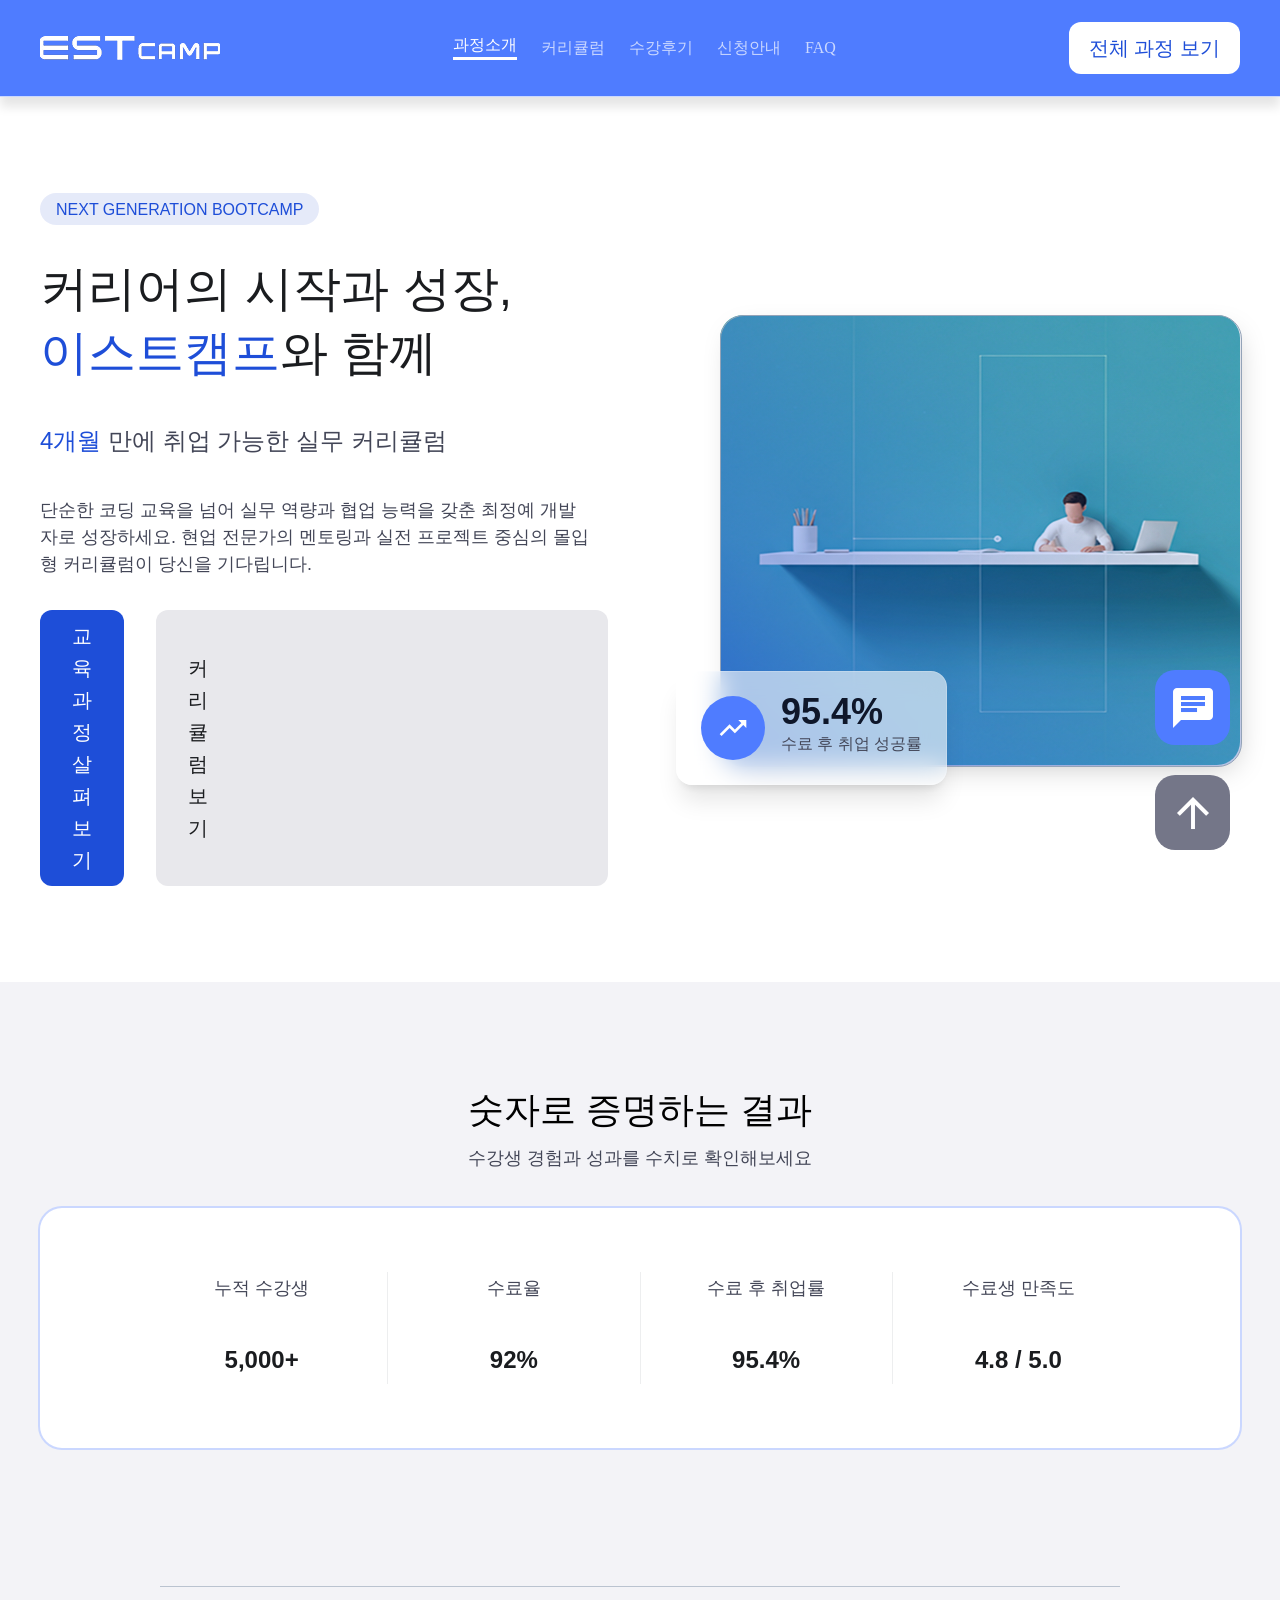
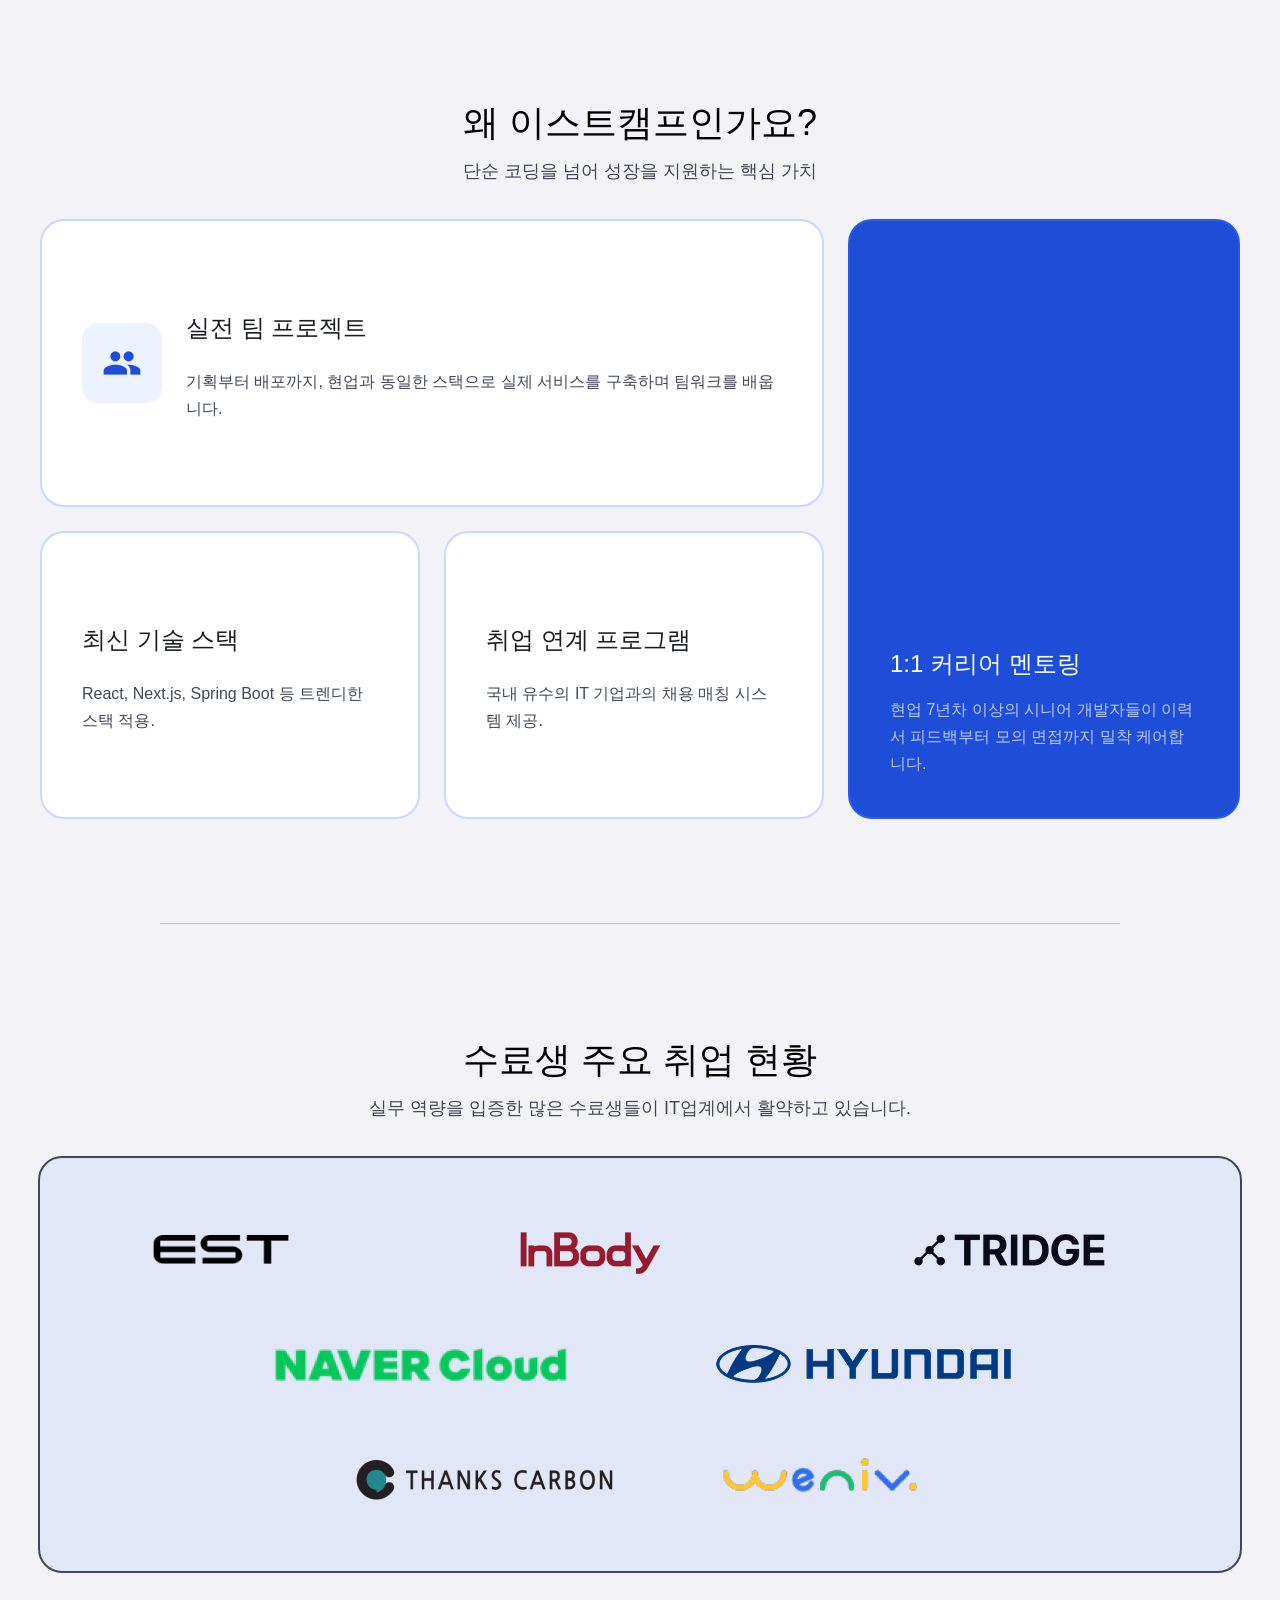
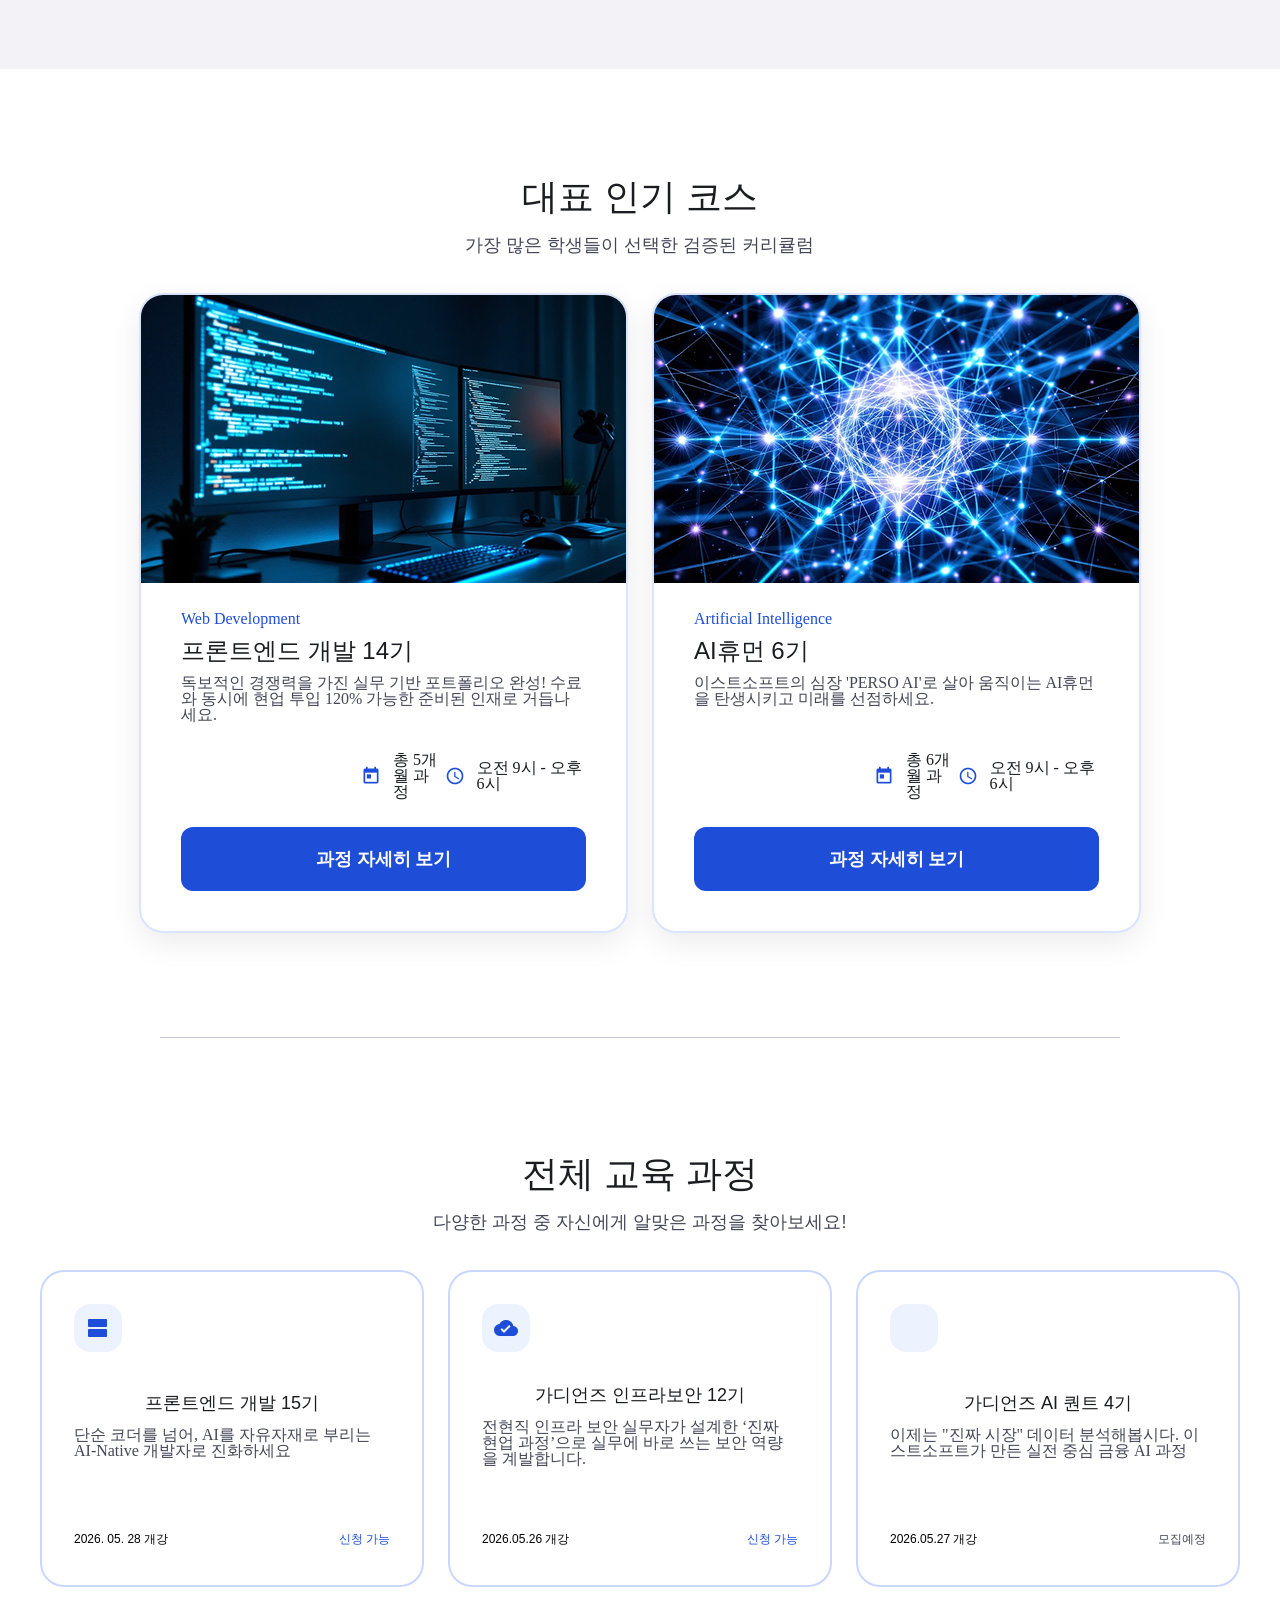
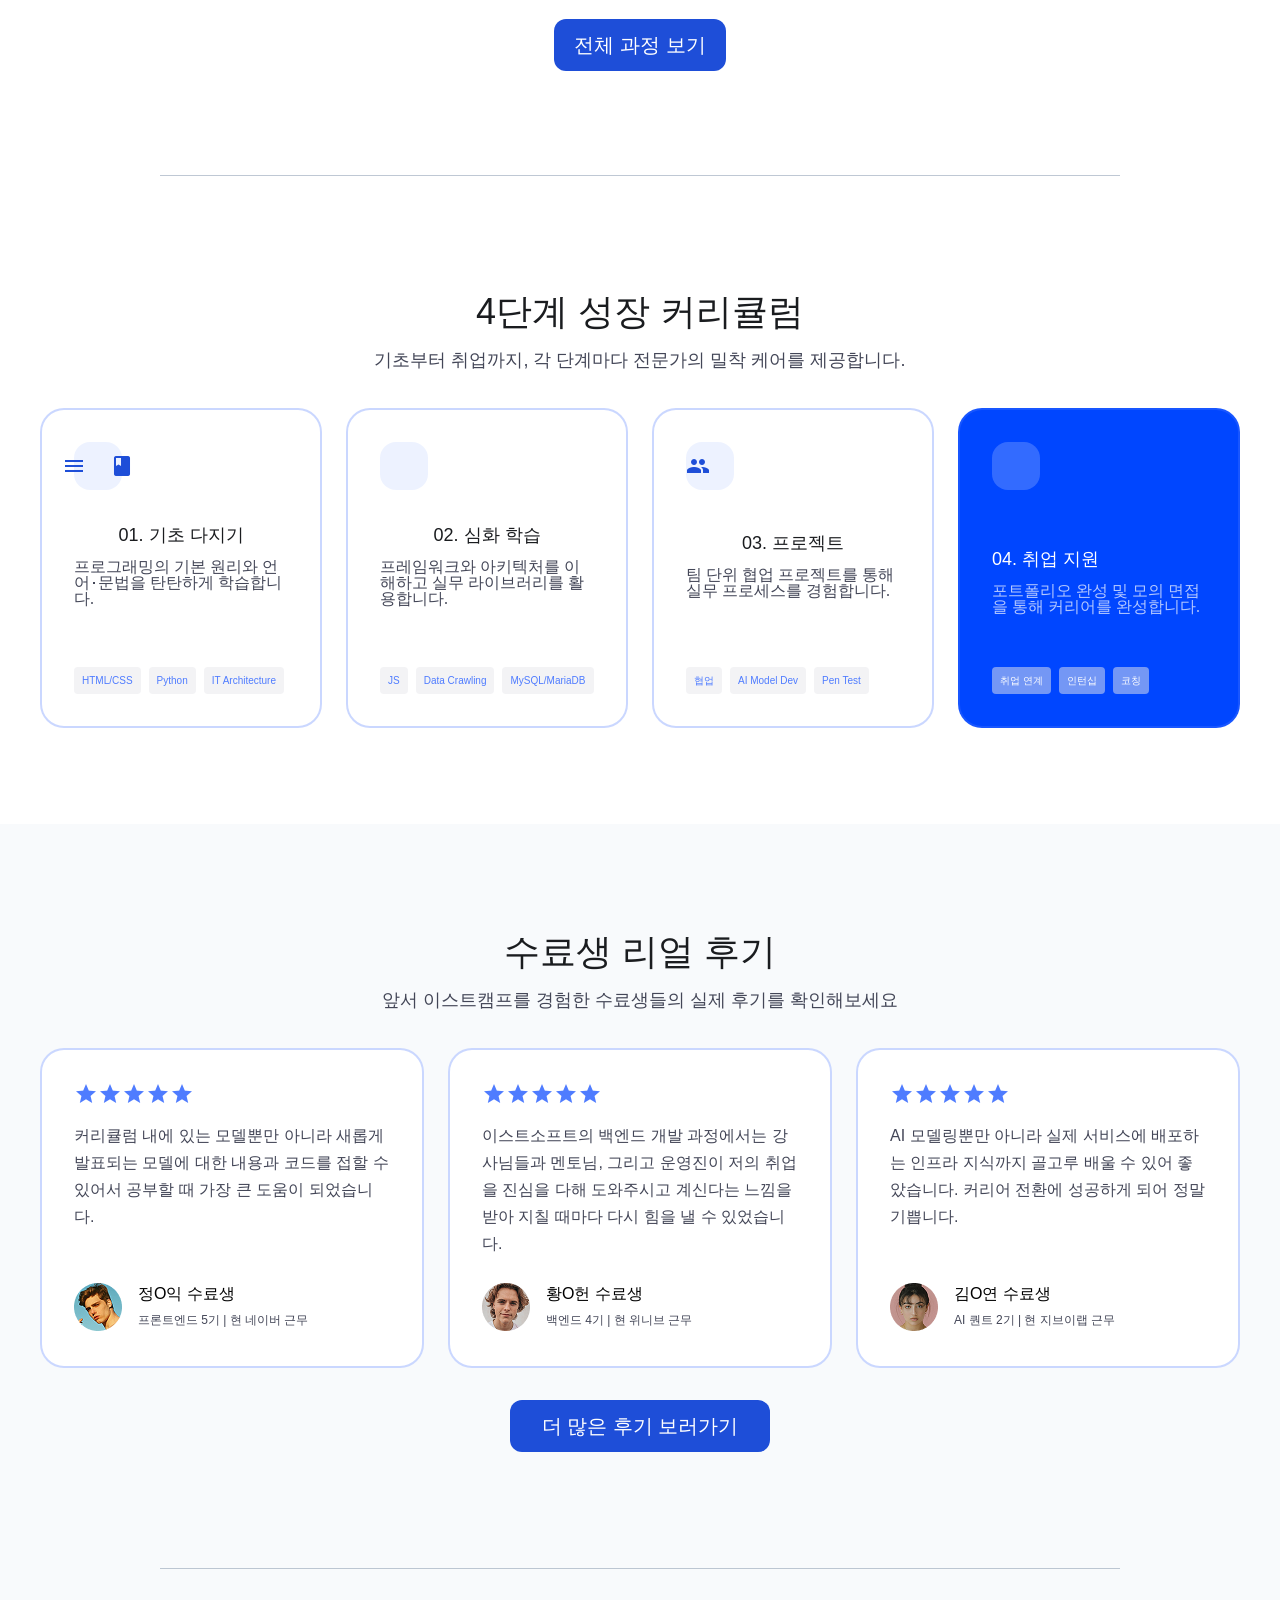
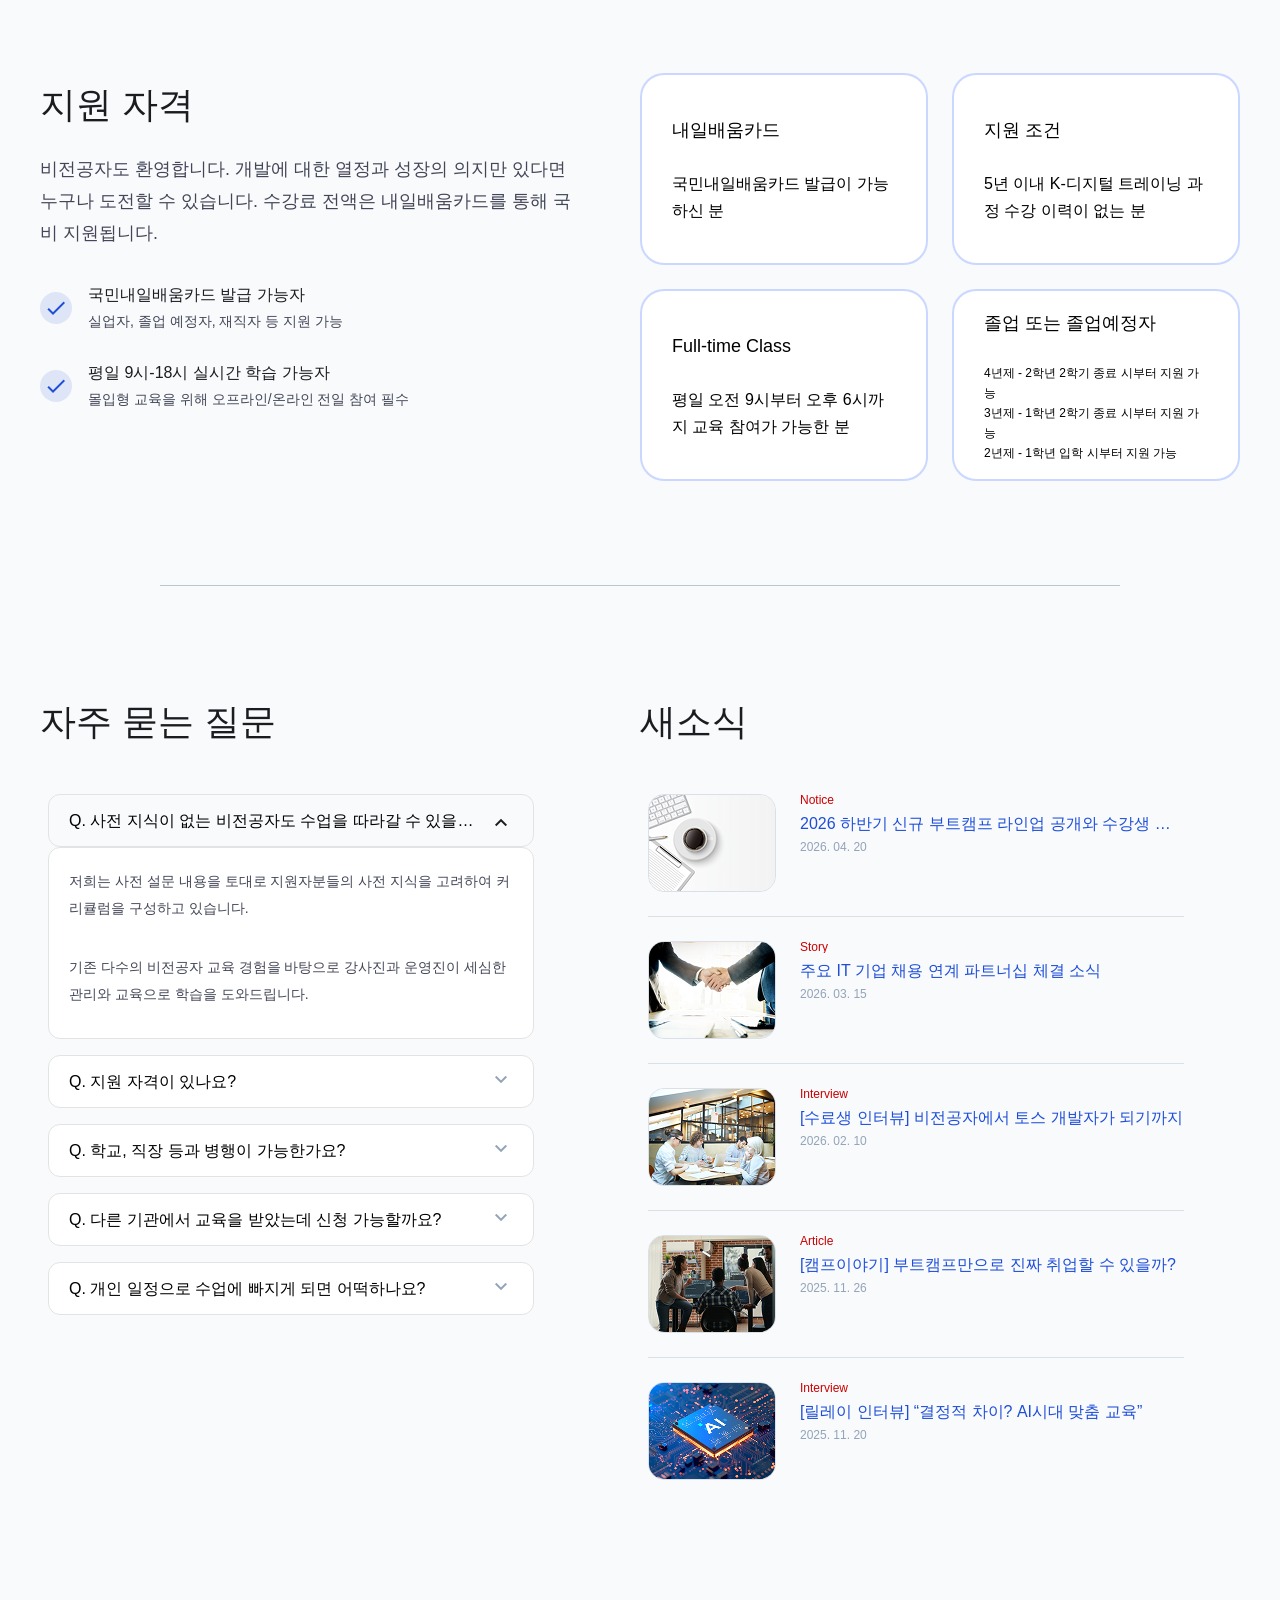
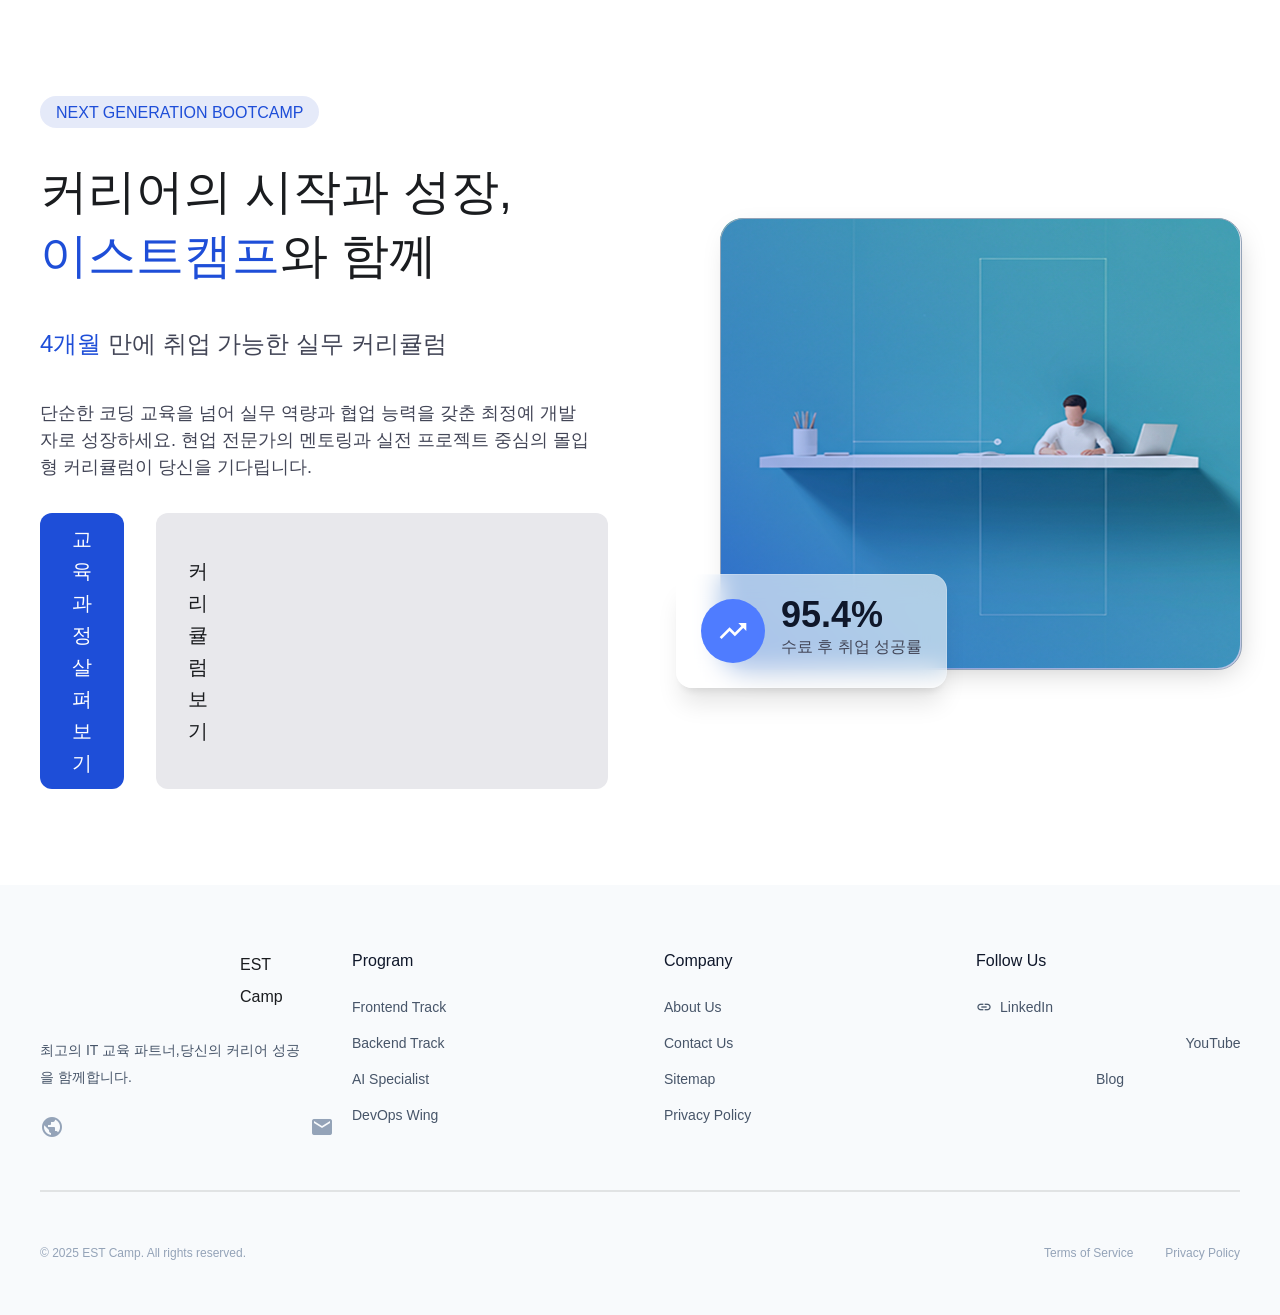
==== commit 36a05444: "Merge pull request #149 from raspbsb/feat/hero-section Feat/hero section 피드백반영 htm, css 수정" ====
--- a/index.html
+++ b/index.html
@@ -1,5 +1,5 @@
 <!doctype html>
-<html lang="en">
+<html lang="ko">
   <head>
     <meta charset="UTF-8" />
     <meta name="viewport" content="width=device-width, initial-scale=1.0" />
@@ -43,48 +43,45 @@
 
     <main>
       <!-- Hero Section - 최예빈 작업 -->
-      <section class="hero-section section">
-        <div class="hero-group group">
-          <div class="hero-container container horizontal">
-            <div class="hero-content-box box vertical">
-              <span>next generation bootcamp</span>
-              <h2 class="hero-title">커리어의 시작과 성장,<br /><em class="point-color">이스트캠프</em>와 함께</h2>
-              <p class="hero-subtitle"><em class="point-color">4개월</em> 만에 취업 가능한 실무 커리큘럼</p>
-              <p class="hero-description">
-                단순한 코딩 교육을 넘어 실무 역량과 협업 능력을 갖춘 최정예 개발자로<br />
-                성장하세요. 현업 전문가의 멘토링과 실전 프로젝트 중심의 몰입형 커리<br />큘럼이 당신을 기다립니다.
-              </p>
-
-              <div class="hero-cta-buttons box horizontal gap-l">
-                <a href="#" class="cta-btn-main btn btn-md bg-primary text-white">교육 과정 살펴보기</a>
-                <a href="#" class="btn-sub btn btn-md bg-main-button text-title-black gap-xs">
-                  커리큘럼 보기<span class="material-icons">arrow_right_alt</span></a
-                >
-              </div>
-            </div>
-
-            <div class="hero-visual-box box">
-              <div class="image-box">
-                <img src="images/hero-image.jpg" alt="작업 중인 개발자" />
-
-                <article class="hero-stats-card box horizontal">
-                  <div class="card-icon">
-                    <span class="material-icons">trending_up</span>
-                  </div>
-                  <div class="card-text vertical">
-                    <strong>95.4%</strong>
-                    <span>수료 후 취업 성공률</span>
-                  </div>
-                </article>
-              </div>
-            </div>
-          </div>
-        </div>
-      </section>
+      <section class="hero-section section container horizontal">
+  <div class="hero-content-box vertical">
+    <span>next generation bootcamp</span>
+    <h2 class="hero-title">
+      커리어의 시작과 성장,<br /><em class="point-color">이스트캠프</em>와 함께
+    </h2>
+    <p class="hero-subtitle">
+      <em class="point-color">4개월</em> 만에 취업 가능한 실무 커리큘럼
+    </p>
+    <p class="hero-description">
+      단순한 코딩 교육을 넘어 실무 역량과 협업 능력을 갖춘 최정예 개발자로
+      성장하세요. 현업 전문가의 멘토링과 실전 프로젝트 중심의 몰입형 커리큘럼이 당신을 기다립니다.
+    </p>
+    <div class="hero-cta-buttons horizontal gap-l">
+      <a href="#" class="cta-btn-main btn btn-md bg-primary text-white">교육 과정 살펴보기</a>
+      <a href="#" class="btn-sub btn btn-md bg-main-button text-title-black gap-xs">
+        커리큘럼 보기<span class="material-icons">arrow_right_alt</span>
+      </a>
+    </div>
+  </div>
+
+  <div class="image-box">
+    <img src="images/hero-image.jpg" alt="작업 중인 개발자" />
+    <div class="hero-stats-card horizontal">
+      <div class="card-icon">
+        <span class="material-icons">trending_up</span>
+      </div>
+      <div class="card-text vertical">
+        <strong>95.4%</strong>
+        <span>수료 후 취업 성공률</span>
+      </div>
+    </div>
+  </div>
+</section>
       <!-- Hero Section 종료 -->
 
       <!-- Trust Group - 김해나 작업 -->
       <section class="trust-section section-group vertical bg-light-gray">
+        <h3 class="visually-hidden">신뢰 요소 그룹</h3>
         <!-- Numerical  Data Section -->
         <section class="numerical-data-section vertical">
           <div class="text-group container vertical">
@@ -127,7 +124,8 @@
                 <div class="text-box box vertical gap-s">
                   <h3>실전 팀 프로젝트</h3>
                   <p class="body-m-plus-400">
-                    기획부터 배포까지, 현업과 동일한 스택으로 실제 서비스를 구축하며 팀워크를 배웁니다.
+                    기획부터 배포까지, 현업과 동일한 스택으로 실제 서비스를 구축하며 팀워크를
+                    배웁니다.
                   </p>
                 </div>
               </article>
@@ -149,7 +147,8 @@
               <div class="text-box box vertical gap-xs">
                 <h3 class="heading-m text-white">1:1 커리어 멘토링</h3>
                 <p class="body-m-plus-400">
-                  현업 7년차 이상의 시니어 개발자들이 이력서 피드백부터 모의 면접까지 밀착 케어합니다.
+                  현업 7년차 이상의 시니어 개발자들이 이력서 피드백부터 모의 면접까지 밀착
+                  케어합니다.
                 </p>
               </div>
             </article>
@@ -161,7 +160,9 @@
         <section class="employment-status-section vertical">
           <div class="text-group">
             <h2 class="heading-l">수료생 주요 취업 현황</h2>
-            <p class="heading-s text-main-black">실무 역량을 입증한 많은 수료생들이 IT업계에서 활약하고 있습니다.</p>
+            <p class="heading-s text-main-black">
+              실무 역량을 입증한 많은 수료생들이 IT업계에서 활약하고 있습니다.
+            </p>
           </div>
           <div class="container vertical logo-box">
             <div class="employment-status-column horizontal">
@@ -182,6 +183,7 @@
       </section>
       <!-- 프로그램 그룹 - 오예은 작업 -->
       <section class="programs-section-group">
+        <h3 class="visually-hidden">프로그램 그룹</h3>
         <div class="container">
           <section class="program-section vertical">
             <!-- 제목 영역을 header로 구분 -->
@@ -205,8 +207,8 @@
 
                       <div class="clip-overtext-box">
                         <p class="text-wrapper-item">
-                          독보적인 경쟁력을 가진 실무 기반 포트폴리오 완성! 수료와 동시에 현업 투입 120% 가능한 준비된
-                          인재로 거듭나세요.
+                          독보적인 경쟁력을 가진 실무 기반 포트폴리오 완성! 수료와 동시에 현업 투입
+                          120% 가능한 준비된 인재로 거듭나세요.
                         </p>
                       </div>
                     </div>
@@ -238,13 +240,12 @@
                     <div class="program-information-box vertical">
                       <span class="badge-item">Artificial Intelligence</span>
 
-                      <h3 class="program-title-item">
-                        AI휴먼 6기
-                      </h3>
+                      <h3 class="program-title-item">AI휴먼 6기</h3>
 
                       <div class="clip-overtext-box">
                         <p class="text-wrapper-item">
-                          이스트소프트의 심장 'PERSO AI'로 살아 움직이는 AI휴먼을 탄생시키고 미래를 선점하세요.
+                          이스트소프트의 심장 'PERSO AI'로 살아 움직이는 AI휴먼을 탄생시키고 미래를
+                          선점하세요.
                         </p>
                       </div>
                     </div>
@@ -276,15 +277,9 @@
             <!-- 1. 제목 및 설명 -->
             <div class="section-header-box vertical">
               <h2 class="section-title-item">전체 교육 과정</h2>
-              <p class="section-description-item">다양한 과정 중 자신에게 알맞은 과정을 찾아보세요!</p>
-            </div>
-            <!-- 2. 카테고리 버튼 -->
-            <div class="category-buttons gap-s horizontal">
-              <button class="btn cate-btn-blue">전체</button>
-              <button class="btn cate-btn">프론트엔드</button>
-              <button class="btn cate-btn">백엔드</button>
-              <button class="btn cate-btn">AI</button>
-              <button class="btn cate-btn">인프라/DevOps</button>
+              <p class="section-description-item">
+                다양한 과정 중 자신에게 알맞은 과정을 찾아보세요!
+              </p>
             </div>
 
             <!-- 3. 프로그램 카드 리스트 (3개 구성) -->
@@ -294,9 +289,11 @@
                 <div class="icon-box-small">
                   <span class="material-icons">view_agenda</span>
                 </div>
-                <div class="program-text-group">
+                <div class="text-group">
                   <h3>프론트엔드 개발 15기</h3>
-                  <p class="description">단순 코더를 넘어, AI를 자유자재로 부리는 AI-Native 개발자로 진화하세요</p>
+                  <p class="description">
+                    단순 코더를 넘어, AI를 자유자재로 부리는 AI-Native 개발자로 진화하세요
+                  </p>
                 </div>
                 <div class="list-status">
                   <ul>
@@ -311,10 +308,11 @@
                 <div class="icon-box-small">
                   <span class="material-icons">cloud_done</span>
                 </div>
-                <div class="program-text-group">
+                <div class="text-group">
                   <h3>가디언즈 인프라보안 12기</h3>
                   <p class="description">
-                    전현직 인프라 보안 실무자가 설계한 ‘진짜 현업 과정’으로 실무에 바로 쓰는 보안 역량을 계발합니다.
+                    전현직 인프라 보안 실무자가 설계한 ‘진짜 현업 과정’으로 실무에 바로 쓰는 보안
+                    역량을 계발합니다.
                   </p>
                 </div>
                 <div class="list-status">
@@ -330,10 +328,11 @@
                 <div class="icon-box-small">
                   <span class="material-icons">analytics</span>
                 </div>
-                <div class="program-text-group">
+                <div class="text-group">
                   <h3>가디언즈 AI 퀀트 4기</h3>
                   <p class="description">
-                    이제는 "진짜 시장" 데이터 분석해봅시다. 이스트소프트가 만든 실전 중심 금융 AI 과정
+                    이제는 "진짜 시장" 데이터 분석해봅시다. 이스트소프트가 만든 실전 중심 금융 AI
+                    과정
                   </p>
                 </div>
                 <div class="list-status-black">
@@ -359,7 +358,9 @@
             <!-- 1. 제목 및 설명 -->
             <div class="section-header-box vertical">
               <h2 class="section-title-item">4단계 성장 커리큘럼</h2>
-              <p class="section-description-item">기초부터 취업까지, 각 단계마다 전문가의 밀착 케어를 제공합니다.</p>
+              <p class="section-description-item">
+                기초부터 취업까지, 각 단계마다 전문가의 밀착 케어를 제공합니다.
+              </p>
             </div>
 
             <!-- 2. 커리큘럼 리스트 -->
@@ -369,9 +370,11 @@
                 <div class="icon-box-small">
                   <span class="material-icons">menu_book</span>
                 </div>
-                <div class="program-text-group">
+                <div class="text-group">
                   <h3>01. 기초 다지기</h3>
-                  <p class="description">프로그래밍의 기본 원리와 언어⋅문법을 탄탄하게 학습합니다.</p>
+                  <p class="description">
+                    프로그래밍의 기본 원리와 언어⋅문법을 탄탄하게 학습합니다.
+                  </p>
                 </div>
                 <div class="list-group">
                   <ul>
@@ -387,9 +390,11 @@
                 <div class="icon-box-small">
                   <span class="material-icons">psychology</span>
                 </div>
-                <div class="program-text-group">
+                <div class="text-group">
                   <h3>02. 심화 학습</h3>
-                  <p class="description">프레임워크와 아키텍처를 이해하고 실무 라이브러리를 활용합니다.</p>
+                  <p class="description">
+                    프레임워크와 아키텍처를 이해하고 실무 라이브러리를 활용합니다.
+                  </p>
                 </div>
                 <div class="list-group">
                   <ul>
@@ -405,9 +410,11 @@
                 <div class="icon-box-small">
                   <span class="material-icons">groups</span>
                 </div>
-                <div class="program-text-group">
+                <div class="text-group">
                   <h3>03. 프로젝트</h3>
-                  <p class="description">팀 단위 협업 프로젝트를 통해 실무 프로세스를 경험합니다.</p>
+                  <p class="description">
+                    팀 단위 협업 프로젝트를 통해 실무 프로세스를 경험합니다.
+                  </p>
                 </div>
                 <div class="list-group">
                   <ul>
@@ -423,9 +430,11 @@
                 <div class="icon-box-small-blue">
                   <span class="material-icons">work_outline</span>
                 </div>
-                <div class="program-text-group-blue">
+                <div class="text-group-blue">
                   <h3>04. 취업 지원</h3>
-                  <p class="description">포트폴리오 완성 및 모의 면접을 통해 커리어를 완성합니다.</p>
+                  <p class="description">
+                    포트폴리오 완성 및 모의 면접을 통해 커리어를 완성합니다.
+                  </p>
                 </div>
                 <div class="list-group-blue">
                   <ul>
@@ -443,6 +452,7 @@
       <!-- Conversion Support Group - 배정호 작업 -->
       <section class="conversion-support-group section-group vertical bg-super-light-gray">
         <!-- 후기 섹션 -->
+        <h3 class="visually-hidden">전환 자료 그룹</h3>
 
         <section class="testimonial-section vertical gap-l">
           <!-- 후기 섹션 제목 -->
@@ -468,13 +478,17 @@
                     </div>
 
                     <p class="testimonial-text">
-                      커리큘럼 내에 있는 모델뿐만 아니라 새롭게 발표되는 모델에 대한 내용과 코드를 접할 수 있어서 공부할
-                      때 가장 큰 도움이 되었습니다.
+                      커리큘럼 내에 있는 모델뿐만 아니라 새롭게 발표되는 모델에 대한 내용과 코드를
+                      접할 수 있어서 공부할 때 가장 큰 도움이 되었습니다.
                     </p>
                   </div>
 
                   <div class="testimonial-student box horizontal align-center gap-s">
-                    <img class="testimonial-portrait" src="images/ImageJ.png" alt="정O익 수료생 프로필 이미지" />
+                    <img
+                      class="testimonial-portrait"
+                      src="images/ImageJ.png"
+                      alt="정O익 수료생 프로필 이미지"
+                    />
                     <div class="testimonial-student-info box vertical">
                       <p class="student-name item body-m-plus-500">정O익 수료생</p>
                       <p class="student-metadata item caption-m">프론트엔드 5기 | 현 네이버 근무</p>
@@ -498,13 +512,18 @@
                     </div>
 
                     <p class="testimonial-text">
-                      이스트소프트의 백엔드 개발 과정에서는 강사님들과 멘토님, 그리고 운영진이 저의 취업을 진심을 다해
-                      도와주시고 계신다는 느낌을 받아 지칠 때마다 다시 힘을 낼 수 있었습니다.
+                      이스트소프트의 백엔드 개발 과정에서는 강사님들과 멘토님, 그리고 운영진이 저의
+                      취업을 진심을 다해 도와주시고 계신다는 느낌을 받아 지칠 때마다 다시 힘을 낼 수
+                      있었습니다.
                     </p>
                   </div>
 
                   <div class="testimonial-student box horizontal align-center gap-s">
-                    <img class="testimonial-portrait" src="images/ImageH.png" alt="황O헌 수료생 프로필 이미지" />
+                    <img
+                      class="testimonial-portrait"
+                      src="images/ImageH.png"
+                      alt="황O헌 수료생 프로필 이미지"
+                    />
                     <div class="testimonial-student-info box vertical">
                       <p class="student-name item body-m-plus-500">황O헌 수료생</p>
                       <p class="student-metadata item caption-m">백엔드 4기 | 현 위니브 근무</p>
@@ -528,13 +547,17 @@
                     </div>
 
                     <p class="testimonial-text">
-                      AI 모델링뿐만 아니라 실제 서비스에 배포하는 인프라 지식까지 골고루 배울 수 있어 좋았습니다. 커리어
-                      전환에 성공하게 되어 정말 기쁩니다.
+                      AI 모델링뿐만 아니라 실제 서비스에 배포하는 인프라 지식까지 골고루 배울 수
+                      있어 좋았습니다. 커리어 전환에 성공하게 되어 정말 기쁩니다.
                     </p>
                   </div>
 
                   <div class="testimonial-student box horizontal align-center gap-s">
-                    <img class="testimonial-portrait" src="images/ImageK.png" alt="김O연 수료생 프로필 이미지" />
+                    <img
+                      class="testimonial-portrait"
+                      src="images/ImageK.png"
+                      alt="김O연 수료생 프로필 이미지"
+                    />
                     <div class="testimonial-student-info box vertical">
                       <p class="student-name item body-m-plus-500">김O연 수료생</p>
                       <p class="student-metadata item caption-m">AI 퀀트 2기 | 현 지브이랩 근무</p>
@@ -546,7 +569,9 @@
             <!-- 후기 섹션 CTA -->
 
             <div class="container vertical align-center">
-              <a href="#" class="testimonial-cta btn btn-md btn-primary label-l bg-primary text-white"
+              <a
+                href="#"
+                class="testimonial-cta btn btn-md btn-primary label-l bg-primary text-white"
                 >더 많은 후기 보러가기</a
               >
             </div>
@@ -564,8 +589,8 @@
               <div class="section-header box vertical gap-s">
                 <h2 class="text-title-black heading-l">지원 자격</h2>
                 <p class="text-main-black body-l">
-                  비전공자도 환영합니다. 개발에 대한 열정과 성장의 의지만 있다면 누구나 도전할 수 있습니다. 수강료
-                  전액은 내일배움카드를 통해 국비 지원됩니다.
+                  비전공자도 환영합니다. 개발에 대한 열정과 성장의 의지만 있다면 누구나 도전할 수
+                  있습니다. 수강료 전액은 내일배움카드를 통해 국비 지원됩니다.
                 </p>
               </div>
 
@@ -578,7 +603,9 @@
                   </div>
                   <div class="requirements-summary-content box vertical gap">
                     <h3 class="text-title-black body-m-plus-500">국민내일배움카드 발급 가능자</h3>
-                    <p class="text-main-black body-m-400">실업자, 졸업 예정자, 재직자 등 지원 가능</p>
+                    <p class="text-main-black body-m-400">
+                      실업자, 졸업 예정자, 재직자 등 지원 가능
+                    </p>
                   </div>
                 </li>
 
@@ -590,8 +617,12 @@
                   </div>
 
                   <div class="requirements-summary-content box vertical gap">
-                    <h3 class="text-title-black body-m-plus-500">평일 9시-18시 실시간 학습 가능자</h3>
-                    <p class="text-main-black body-m-400">몰입형 교육을 위해 오프라인/온라인 전일 참여 필수</p>
+                    <h3 class="text-title-black body-m-plus-500">
+                      평일 9시-18시 실시간 학습 가능자
+                    </h3>
+                    <p class="text-main-black body-m-400">
+                      몰입형 교육을 위해 오프라인/온라인 전일 참여 필수
+                    </p>
                   </div>
                 </li>
               </ul>
@@ -641,6 +672,7 @@
         <section class="faq-news-section">
           <div class="container horizontal justify-between">
             <!-- FAQ 섹션 -->
+            <h3 class="visually-hidden">FAQ섹션</h3>
 
             <section class="faq-section vertical grow-1 gap-xl">
               <h2 class="heading-l text-title-black">자주 묻는 질문</h2>
@@ -650,132 +682,143 @@
               <ul class="faq-list list vertical accordion">
                 <!-- FAQ 질답1 -->
 
+                <li>
+                  <details class="accordion-item box vertical" open>
+                    <summary class="accordion-question box horizontal justify-between">
+                      <span class="question-text"
+                        >Q. 사전 지식이 없는 비전공자도 수업을 따라갈 수 있을까요?</span
+                      >
+                      <span class="material-icons">keyboard_arrow_down</span>
+                    </summary>
+                    <div class="accordion-answer box vertical">
+                      <p>
+                        저희는 사전 설문 내용을 토대로 지원자분들의 사전 지식을 고려하여 커리큘럼을
+                        구성하고 있습니다.
+                      </p>
+
+                      <p>
+                        기존 다수의 비전공자 교육 경험을 바탕으로 강사진과 운영진이 세심한 관리와
+                        교육으로 학습을 도와드립니다.
+                      </p>
+                    </div>
+                  </details>
+                </li>
+
+                <!-- FAQ 질답2 -->
+
+                <li>
+                  <details class="accordion-item box vertical">
+                    <summary class="accordion-question box horizontal justify-between">
+                      <span class="question-text">Q. 지원 자격이 있나요?</span>
+                      <span class="material-icons">keyboard_arrow_down</span>
+                    </summary>
+                    <div class="accordion-answer box vertical">
+                      <p>
+                        내일배움카드를 보유하고 있거나 발급 가능하고, 교육 기간에 온전히 참여하실 수
+                        있다면 누구든지 지원 가능합니다. 다만 하루 8시간 동안의 수업에 몰입하여
+                        교육을 받기 어려운 경우 진행에 어려움이 있을 수 있습니다.
+                      </p>
+                      <p>
+                        ✅ 내일배움카드 발급 받기<br />
+                        고용24 검색창 아래의 국민내일배움카드 → 국민내일배움카드 발급 → 발급신청
+                      </p>
+
+                      <p>
+                        ✅ 내일배움카드 발급 제외 대상자<br />
+                        아래에 해당하시는 분들께서는 내일배움카드 발급 대상자가 아닙니다.
+                      </p>
+                      <ul class="faq-answer-list list vertical">
+                        <li>현직 공무원</li>
+                        <li>사립학교 교직원</li>
+                        <li>졸업예정자 이외 재학생</li>
+                        <li>연 매출 1억 5천만원 이상의 자영업자</li>
+                        <li>월 임금 300만원 이상인 대규모 기업 종사자&#40;45세 미만&#41;</li>
+                        <li>특수형태근로종사자</li>
+                      </ul>
+                    </div>
+                  </details>
+                </li>
+
+                <!-- FAQ 질답3 -->
+
                 <li class="accordion-item box vertical">
-                  <input type="checkbox" id="faq1" class="accordion-input" checked />
-
-                  <label for="faq1" class="accordion-question box horizontal">
-                    <span class="question-text">Q. 사전 지식이 없는 비전공자도 수업을 따라갈 수 있을까요?</span>
-                    <span class="material-icons">keyboard_arrow_down</span>
-                  </label>
-
-                  <div class="accordion-answer box vertical">
-                    <p>
-                      저희는 사전 설문 내용을 토대로 지원자분들의 사전 지식을 고려하여 커리큘럼을 구성하고 있습니다.
-                    </p>
-
-                    <p>
-                      기존 다수의 비전공자 교육 경험을 바탕으로 강사진과 운영진이 세심한 관리와 교육으로 학습을
-                      도와드립니다.
-                    </p>
-                  </div>
-                </li>
-
-                <!-- FAQ 질답2 -->
+                  <details>
+                    <summary class="accordion-question box horizontal justify-between">
+                      <span class="question-text">Q. 학교, 직장 등과 병행이 가능한가요?</span>
+                      <span class="material-icons">keyboard_arrow_down</span>
+                    </summary>
+                    <div class="accordion-answer box vertical">
+                      <p>
+                        저희 과정은 평일 주 5일&#40;공휴일 제외&#41; 9:00 ~ 18:00 풀타임 강의로
+                        진행되고 있습니다. 풀타임으로 온전히 참여하실 수 있는 분들을 우선 대상으로
+                        선발하고 있습니다.
+                      </p>
+
+                      <p>
+                        학교/직장과 병행하더라도 수강시간 확보가 가능하신 경우에는 교육 참여가
+                        가능합니다.
+                      </p>
+                    </div>
+                  </details>
+                </li>
+
+                <!-- FAQ 질답4 -->
 
                 <li class="accordion-item box vertical">
-                  <input type="checkbox" id="faq2" class="accordion-input" />
-
-                  <label for="faq2" class="accordion-question box horizontal">
-                    <span class="question-text">Q. 지원 자격이 있나요?</span>
-                    <span class="material-icons">keyboard_arrow_down</span>
-                  </label>
-
-                  <div class="accordion-answer box vertical">
-                    <p>
-                      내일배움카드를 보유하고 있거나 발급 가능하고, 교육 기간에 온전히 참여하실 수 있다면 누구든지 지원
-                      가능합니다. 다만 하루 8시간 동안의 수업에 몰입하여 교육을 받기 어려운 경우 진행에 어려움이 있을 수
-                      있습니다.
-                    </p>
-                    <p>
-                      ✅ 내일배움카드 발급 받기<br />
-                      고용24 검색창 아래의 국민내일배움카드 → 국민내일배움카드 발급 → 발급신청
-                    </p>
-
-                    <p>
-                      ✅ 내일배움카드 발급 제외 대상자<br />
-                      아래에 해당하시는 분들께서는 내일배움카드 발급 대상자가 아닙니다.
-                    </p>
-                    <ul class="faq-answer-list list vertical">
-                      <li>현직 공무원</li>
-                      <li>사립학교 교직원</li>
-                      <li>졸업예정자 이외 재학생</li>
-                      <li>연 매출 1억 5천만원 이상의 자영업자</li>
-                      <li>월 임금 300만원 이상인 대규모 기업 종사자&#40;45세 미만&#41;</li>
-                      <li>특수형태근로종사자</li>
-                    </ul>
-                  </div>
-                </li>
-
-                <!-- FAQ 질답3 -->
+                  <details>
+                    <summary class="accordion-question box horizontal justify-between">
+                      <span class="question-text"
+                        >Q. 다른 기관에서 교육을 받았는데 신청 가능할까요?</span
+                      >
+                      <span class="material-icons">keyboard_arrow_down</span>
+                    </summary>
+                    <div class="accordion-answer box vertical">
+                      <p>
+                        ➡️ 나의 이전 교육과정 조회 방법<br />
+                        고용24 로그인 → 나의 정보 → 나의 훈련 이력
+                      </p>
+
+                      <p>
+                        위와 같이 확인 후 이전 KDT 과정 수강 이력&#40;수료, 하차, 포기 모두
+                        포함&#41;이 있다면, 신청이 불가한 것은 아니나 자비 부담금이 발생합니다.
+                      </p>
+
+                      <p>
+                        그 외에 K-디지털트레이닝 이외의 과정을 수강하신 경우 문제없이 수강신청
+                        가능합니다.
+                      </p>
+                    </div>
+                  </details>
+                </li>
+
+                <!-- FAQ 질답5 -->
 
                 <li class="accordion-item box vertical">
-                  <input type="checkbox" id="faq3" class="accordion-input" />
-
-                  <label for="faq3" class="accordion-question box horizontal">
-                    <span class="question-text">Q. 학교, 직장 등과 병행이 가능한가요?</span>
-                    <span class="material-icons">keyboard_arrow_down</span>
-                  </label>
-
-                  <div class="accordion-answer box vertical">
-                    <p>
-                      저희 과정은 평일 주 5일&#40;공휴일 제외&#41; 9:00 ~ 18:00 풀타임 강의로 진행되고 있습니다.
-                      풀타임으로 온전히 참여하실 수 있는 분들을 우선 대상으로 선발하고 있습니다.
-                    </p>
-
-                    <p>학교/직장과 병행하더라도 수강시간 확보가 가능하신 경우에는 교육 참여가 가능합니다.</p>
-                  </div>
-                </li>
-
-                <!-- FAQ 질답4 -->
-
-                <li class="accordion-item box vertical">
-                  <input type="checkbox" id="faq4" class="accordion-input" />
-
-                  <label for="faq4" class="accordion-question box horizontal">
-                    <span class="question-text">Q. 다른 기관에서 교육을 받았는데 신청 가능할까요?</span>
-                    <span class="material-icons">keyboard_arrow_down</span>
-                  </label>
-
-                  <div class="accordion-answer box vertical">
-                    <p>
-                      ➡️ 나의 이전 교육과정 조회 방법<br />
-                      고용24 로그인 → 나의 정보 → 나의 훈련 이력
-                    </p>
-
-                    <p>
-                      위와 같이 확인 후 이전 KDT 과정 수강 이력&#40;수료, 하차, 포기 모두 포함&#41;이 있다면, 신청이
-                      불가한 것은 아니나 자비 부담금이 발생합니다.
-                    </p>
-
-                    <p>그 외에 K-디지털트레이닝 이외의 과정을 수강하신 경우 문제없이 수강신청 가능합니다.</p>
-                  </div>
-                </li>
-
-                <!-- FAQ 질답5 -->
-
-                <li class="accordion-item box vertical">
-                  <input type="checkbox" id="faq5" class="accordion-input" />
-
-                  <label for="faq5" class="accordion-question box horizontal">
-                    <span class="question-text">Q. 개인 일정으로 수업에 빠지게 되면 어떡하나요?</span>
-                    <span class="material-icons">keyboard_arrow_down</span>
-                  </label>
-
-                  <div class="accordion-answer box vertical">
-                    <p>
-                      병원 진료, 면접, 예비군 등의 사유로 수업에 빠질 때에는 증빙 서류 제출 시 출결 정정이 가능합니다.
-                    </p>
-
-                    <p>
-                      더불어 학습을 위해 수업자료와 교안을 제공해드리고, 강사진과 멘토진이 빠진 부분을 보완할 수 있도록
-                      도와드립니다.
-                    </p>
-                  </div>
+                  <details>
+                    <summary class="accordion-question box horizontal justify-between">
+                      <span class="question-text"
+                        >Q. 개인 일정으로 수업에 빠지게 되면 어떡하나요?</span
+                      >
+                      <span class="material-icons">keyboard_arrow_down</span>
+                    </summary>
+                    <div class="accordion-answer box vertical">
+                      <p>
+                        병원 진료, 면접, 예비군 등의 사유로 수업에 빠질 때에는 증빙 서류 제출 시
+                        출결 정정이 가능합니다.
+                      </p>
+
+                      <p>
+                        더불어 학습을 위해 수업자료와 교안을 제공해드리고, 강사진과 멘토진이 빠진
+                        부분을 보완할 수 있도록 도와드립니다.
+                      </p>
+                    </div>
+                  </details>
                 </li>
               </ul>
             </section>
 
             <!-- FAQ 섹션 종료 -->
+
             <!-- NEWS 섹션 -->
 
             <section class="news-section vertical grow-1 gap-xl">
@@ -820,7 +863,9 @@
                     <img src="images/working.jpg" alt="working-boardroom" class="news-thumbnail" />
                     <div class="news-content box vertical">
                       <p class="news-category">Interview</p>
-                      <h3 class="news-title">[수료생 인터뷰] 비전공자에서 토스 개발자가 되기까지</h3>
+                      <h3 class="news-title">
+                        [수료생 인터뷰] 비전공자에서 토스 개발자가 되기까지
+                      </h3>
                       <time class="news-date" datetime="2026-02-10">2026. 02. 10</time>
                     </div>
                   </a>
@@ -862,23 +907,38 @@
       <!-- Conversion Support Group 종료 -->
 
       <!--최종 CTA 최예빈 작업시작-->
-      <section class="final-cta-section section">
-        <div class="final-cta-container container vertical">
-          <div class="final-cta-content box vertical">
-            <div class="text-group box vertical">
-              <h2>Ready to start your journey?</h2>
-              <div class="description-text">
-                <p>당신의 꿈이 현실이 되는 곳, 이스트캠프에서 최고의 동료들과 함께 성장을 시작하세요.</p>
-                <p>지금 지원하시면 커리어 상담 기회도 드립니다</p>
-              </div>
-            </div>
-            <!-- 버튼 그룹 -->
-            <div class="final-cta-buttons box horizontal">
-              <a href="#" class="final-cta-button-main btn btn-md bg-white text-primary">나에게 맞는 과정 찾기</a>
-              <a href="#" class="final-cta-button-normal btn btn-md bg-secondary text-white">브로셔 다운로드</a>
-            </div>
+      <section class="hero-section section container horizontal">
+        <div class="hero-content-box vertical">
+          <span>next generation bootcamp</span>
+          <h2 class="hero-title">
+            커리어의 시작과 성장,<br /><em class="point-color">이스트캠프</em>와 함께
+          </h2>
+          <p class="hero-subtitle">
+            <em class="point-color">4개월</em> 만에 취업 가능한 실무 커리큘럼
+          </p>
+          <p class="hero-description">
+            단순한 코딩 교육을 넘어 실무 역량과 협업 능력을 갖춘 최정예 개발자로 성장하세요. 현업
+            전문가의 멘토링과 실전 프로젝트 중심의 몰입형 커리큘럼이 당신을 기다립니다.
+          </p>
+          <div class="hero-cta-buttons horizontal gap-l">
+            <a href="#" class="cta-btn-main btn btn-md bg-primary text-white">교육 과정 살펴보기</a>
+            <a href="#" class="btn-sub btn btn-md bg-main-button text-title-black gap-xs">
+              커리큘럼 보기<span class="material-icons">arrow_right_alt</span>
+            </a>
           </div>
         </div>
+          <div class="image-box">
+            <img src="images/hero-image.jpg" alt="작업 중인 개발자" />
+            <article class="hero-stats-card horizontal">
+              <div class="card-icon">
+                <span class="material-icons">trending_up</span>
+              </div>
+              <div class="card-text vertical">
+                <strong>95.4%</strong>
+                <span>수료 후 취업 성공률</span>
+              </div>
+            </article>
+          </div>
       </section>
       <!--최종 CTA 최예빈 작업끝-->
     </main>
--- a/css/index.css
+++ b/css/index.css
@@ -3,71 +3,62 @@
 /* header작성 - 이민호 작성 */
 
 header {
-  width: 100%;
-  min-height: 96px;
-  display: flex;
-  align-items: center;
   position: sticky;
   top: 0;
   z-index: 100;
+  width: 100%;
+  height: 96px;
+  display: flex;
+  align-items: center;
   background: var(--secondary);
-}
-
+  border-bottom: 1px solid var(--white-alpha-70);
+  box-shadow: 0 10px 10px 0 rgba(0, 0, 0, 0.1);
+}
 header .header-inner {
-  height: 96px;
+  height: 52px;
   display: flex;
   margin: 0 auto;
   justify-content: space-between;
   align-items: center;
 }
-
 .logo img {
   display: block;
   width: 180px;
   height: 24px;
 }
-
 nav .list {
   display: flex;
   align-items: center;
   gap: 24px;
 }
-
 nav a {
   display: inline-block;
+  font: var(--label-m-500);
   color: var(--white-alpha-70);
-  border-bottom: 2px solid transparent;
+  text-decoration: none;
   transition: 0.2s ease;
 }
-
-nav a:hover {
+nav .intro {
+  font: var(--label-m-700);
   color: var(--white);
-}
-
-.intro:active,
-.intro:focus {
-  color: var(--white);
-  transform: translateY(-3px);
-  border-bottom: 2px solid var(--white);
-}
-
+  border-bottom: 3px solid var(--white);
+  padding-bottom: 4px;
+}
 header .btn {
   height: 52px;
   transition: 0.2s ease;
 }
-
 header .btn-sub {
   padding: 10px 20px;
   border-radius: 12px;
+  gap: 10px;
   background: var(--white);
   color: var(--primary);
 }
-
 header .btn-sub:hover {
   background: var(--white-hover);
   color: var(--primary);
 }
-
 header .btn-sub:active {
   background: var(--white-active);
   color: var(--primary);
@@ -100,26 +91,23 @@
 .hero-section {
   width: 100%;
   background-color: var(--white);
-  /* ★ 헤더 밑으로 내리기: 상단 패딩을 160px~180px 정도로 넉넉히 줍니다 */
-  padding: 180px 0 100px 0;
+  padding: 96px 0;
   overflow: visible;
-}
-
-.hero-section .hero-container.horizontal {
-  max-width: 1200px;
-  margin: 0 auto;
   align-items: center;
   justify-content: space-between;
   gap: 78px;
 }
 
 /* 4. 왼쪽 텍스트 박스 */
-.hero-section .hero-content-box.vertical {
+.hero-section .hero-content-box {
   width: 553px;
+  min-width: 553px;
+  flex-shrink: 0;
   gap: 32px;
   position: relative;
   z-index: 10;
 }
+
 
 /* 뱃지 스타일 */
 .hero-section .hero-content-box > span:first-child {
@@ -349,7 +337,7 @@
 .programs-section-group .section-header-box {
   align-items: center;
   width: 100%;
-  
+  text-align: center;
 }
 
 .programs-section-group .section-title-item {
@@ -361,7 +349,6 @@
   font: var(--heading-s);
   color: var(--main-black);
 }
-
 
 /* 대표 인기 코스 섹션 - 이미지 카드 */
 .programs-section-group .image-card-big-item {
@@ -403,7 +390,7 @@
 }
 
 /* 텍스트 그룹 */
-.programs-section-group .image-card-big-item .program-text-group {
+.programs-section-group .image-card-big-item .text-group-box {
   display: flex;
   flex-direction: column;
   gap: 24px;
@@ -461,7 +448,7 @@
   height: 27px;
   gap: 12px;
   font-size: 16px;
-  color: var(--body-m-plus-400);
+  color: var(--title-black);
 }
 
 /* 아이콘 */
@@ -479,7 +466,6 @@
   height: 64px;
   border: none;
   border-radius: 12px;
-  font: var(--label-l);
   background: var(--primary);
   color: var(--white);
   font-size: 18px;
@@ -536,31 +522,31 @@
   justify-content: center;
 }
 
-.programs-section-group .program-text-group {
+.programs-section-group .text-group {
   display: flex;
   flex-direction: column;
   justify-content: center;
   gap: 8px;
 }
-.programs-section-group .program-text-group h3{
+.programs-section-group .text-group h3 {
   font: var(--heading-s);
   color: var(--title-black);
 }
-.programs-section-group .program-text-group .description{
+.programs-section-group .text-group p {
   font: var(--body-m);
   color: var(--main-black);
 }
-.programs-section-group .icon-vertical-card-tag-blue .program-text-group-blue {
+.programs-section-group .icon-vertical-card-tag-blue .text-group-blue {
   display: flex;
   flex-direction: column;
   justify-content: center;
   gap: 8px;
 }
-.programs-section-group .icon-vertical-card-tag-blue .program-text-group-blue h3{
+.programs-section-group .icon-vertical-card-tag-blue .text-group-blue h3 {
   font: var(--heading-s);
   color: var(--white);
 }
-.programs-section-group .icon-vertical-card-tag-blue .program-text-group-blue .description{
+.programs-section-group .icon-vertical-card-tag-blue .text-group-blue p {
   font: var(--body-m);
   color: var(--white-alpha-70);
 }
@@ -616,57 +602,30 @@
   box-sizing: border-box;
 }
 
-.programs-section-group .icon-vertical-card .program-text-group {
+.programs-section-group .icon-vertical-card .text-group {
   display: flex;
   flex-direction: column;
   gap: 8px;
 }
-.programs-section-group .cate-btn{
-  height: 43px;
-  padding: 8px 24px;
-  font: var(--body-m-plus-500);
+
+.programs-section-group .icon-vertical-card .list-status ul {
+  display: flex;
+  justify-content: space-between;
+  align-items: center;
+  font: var(--caption-m);
+}
+.programs-section-group .icon-vertical-card .list-status-black ul {
+  display: flex;
+  justify-content: space-between;
+  align-items: center;
+  font: var(--caption-m);
+}
+
+.programs-section-group .icon-vertical-card .list-status ul li:nth-child(2) {
+  color: var(--primary);
+}
+.programs-section-group .icon-vertical-card .list-status-black ul li:nth-child(2) {
   color: var(--main-black);
-  background: var(--main-button);
-  border-radius: 50px;
-}
-.programs-section-group .cate-btn-blue{
-  height: 43px;
-  padding: 8px 24px;
-  font: var(--body-m-plus-500);
-  color: var(--white);
-  background: var(--primary);
-  border-radius: 50px;
-}
-
-.programs-section-group .icon-vertical-card .list-status ul {
-  display: flex;
-  justify-content: space-between;
-  align-items: center;
-}
-.programs-section-group .icon-vertical-card .list-status-black ul {
-  display: flex;
-  justify-content: space-between;
-  align-items: center;
-}
-.programs-section-group .icon-vertical-card .list-status ul li:nth-child(1){
-  font: var(--caption-m);
-  color: var(--main-black);
-}
-.programs-section-group .icon-vertical-card .list-status ul li:nth-child(2){
-  font: var(--body-m-500);
-  color: var(--primary);
-}
-.programs-section-group .icon-vertical-card .list-status-black ul li:nth-child(1){
-  font: var(--caption-m);
-  color: var(--main-black);
-}
-.programs-section-group .icon-vertical-card .list-status-black ul li:nth-child(2){
-  font: var(--body-m-500);
-  color: var(--main-black);
-}
-.programs-section-group .section-footer-box{
-  width: 178px;
-  padding: 10px 32px;
 }
 /* 프로그램 그룹 끝 - 오예은 작업 */
 
@@ -688,7 +647,7 @@
   display: flex;
   flex-direction: column;
   justify-content: center;
-  /* align-items: center; */
+  align-items: center;
   margin-bottom: 32px;
 }
 
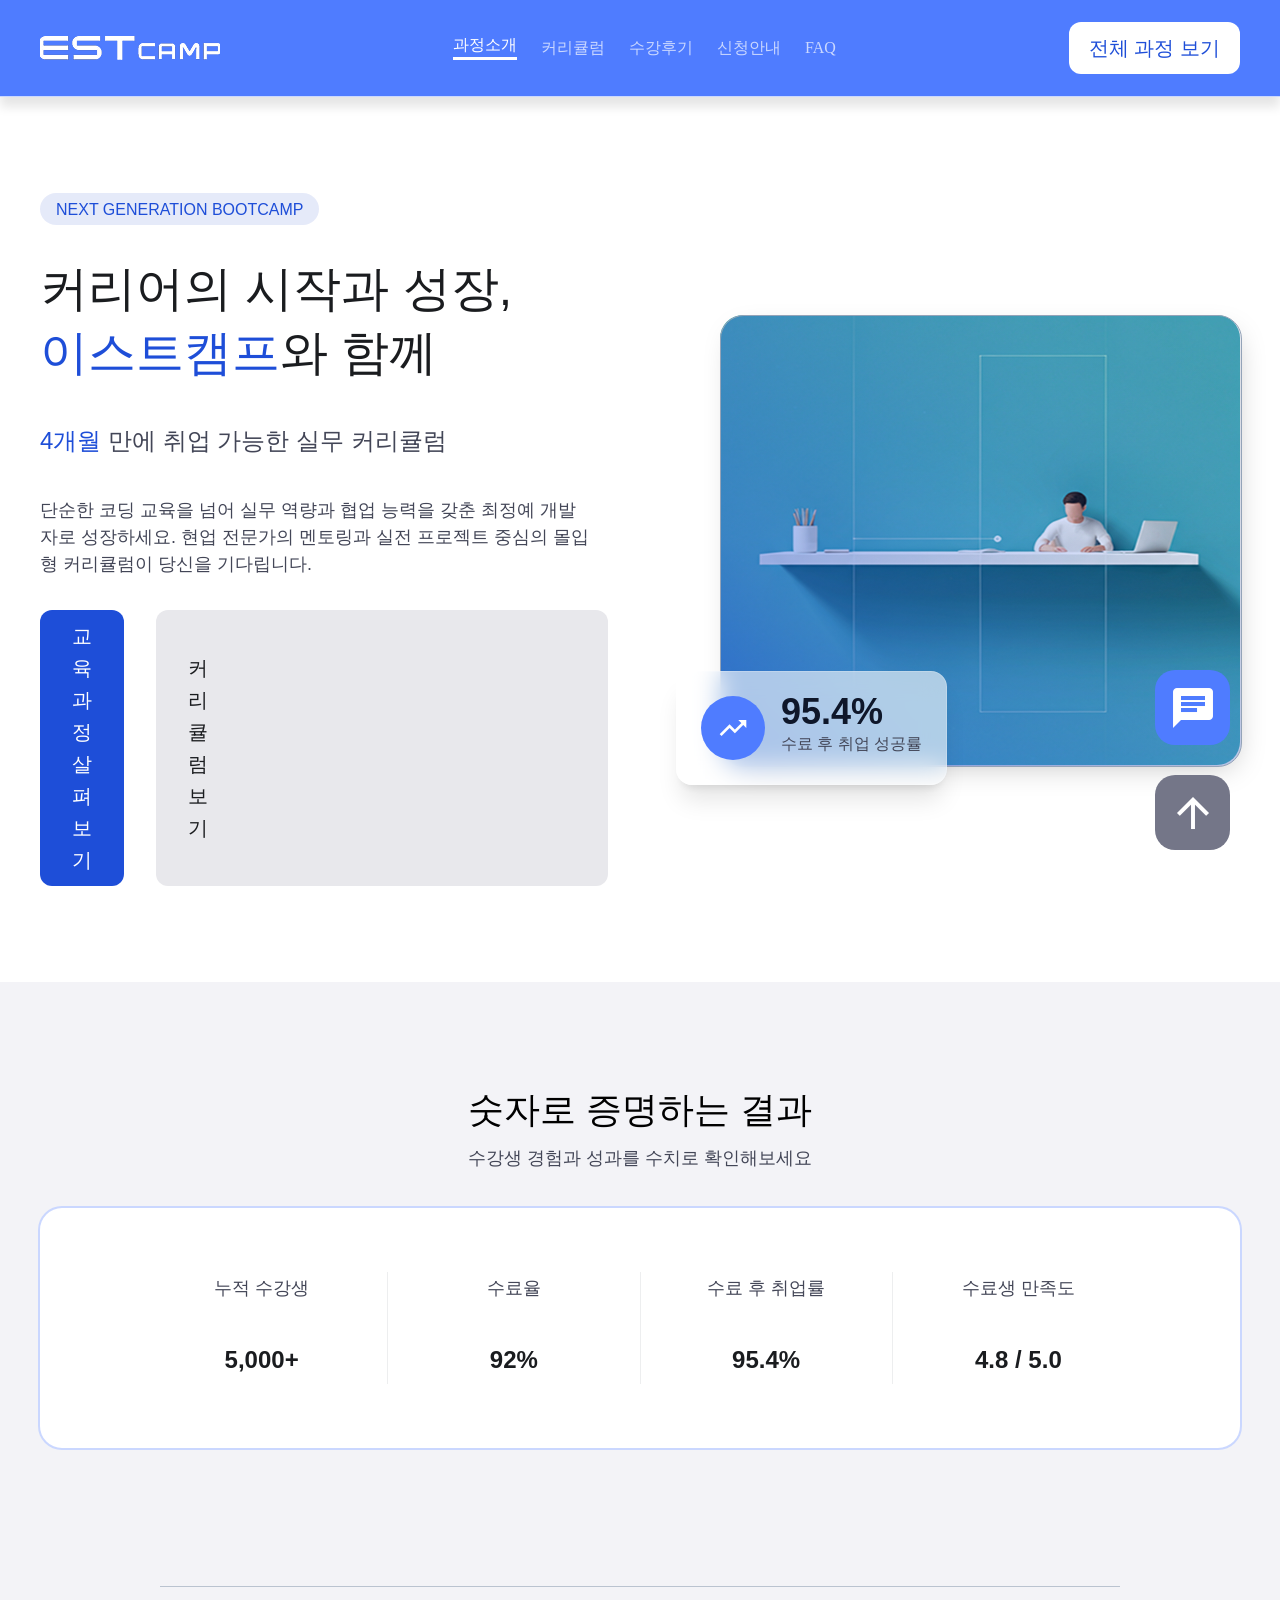
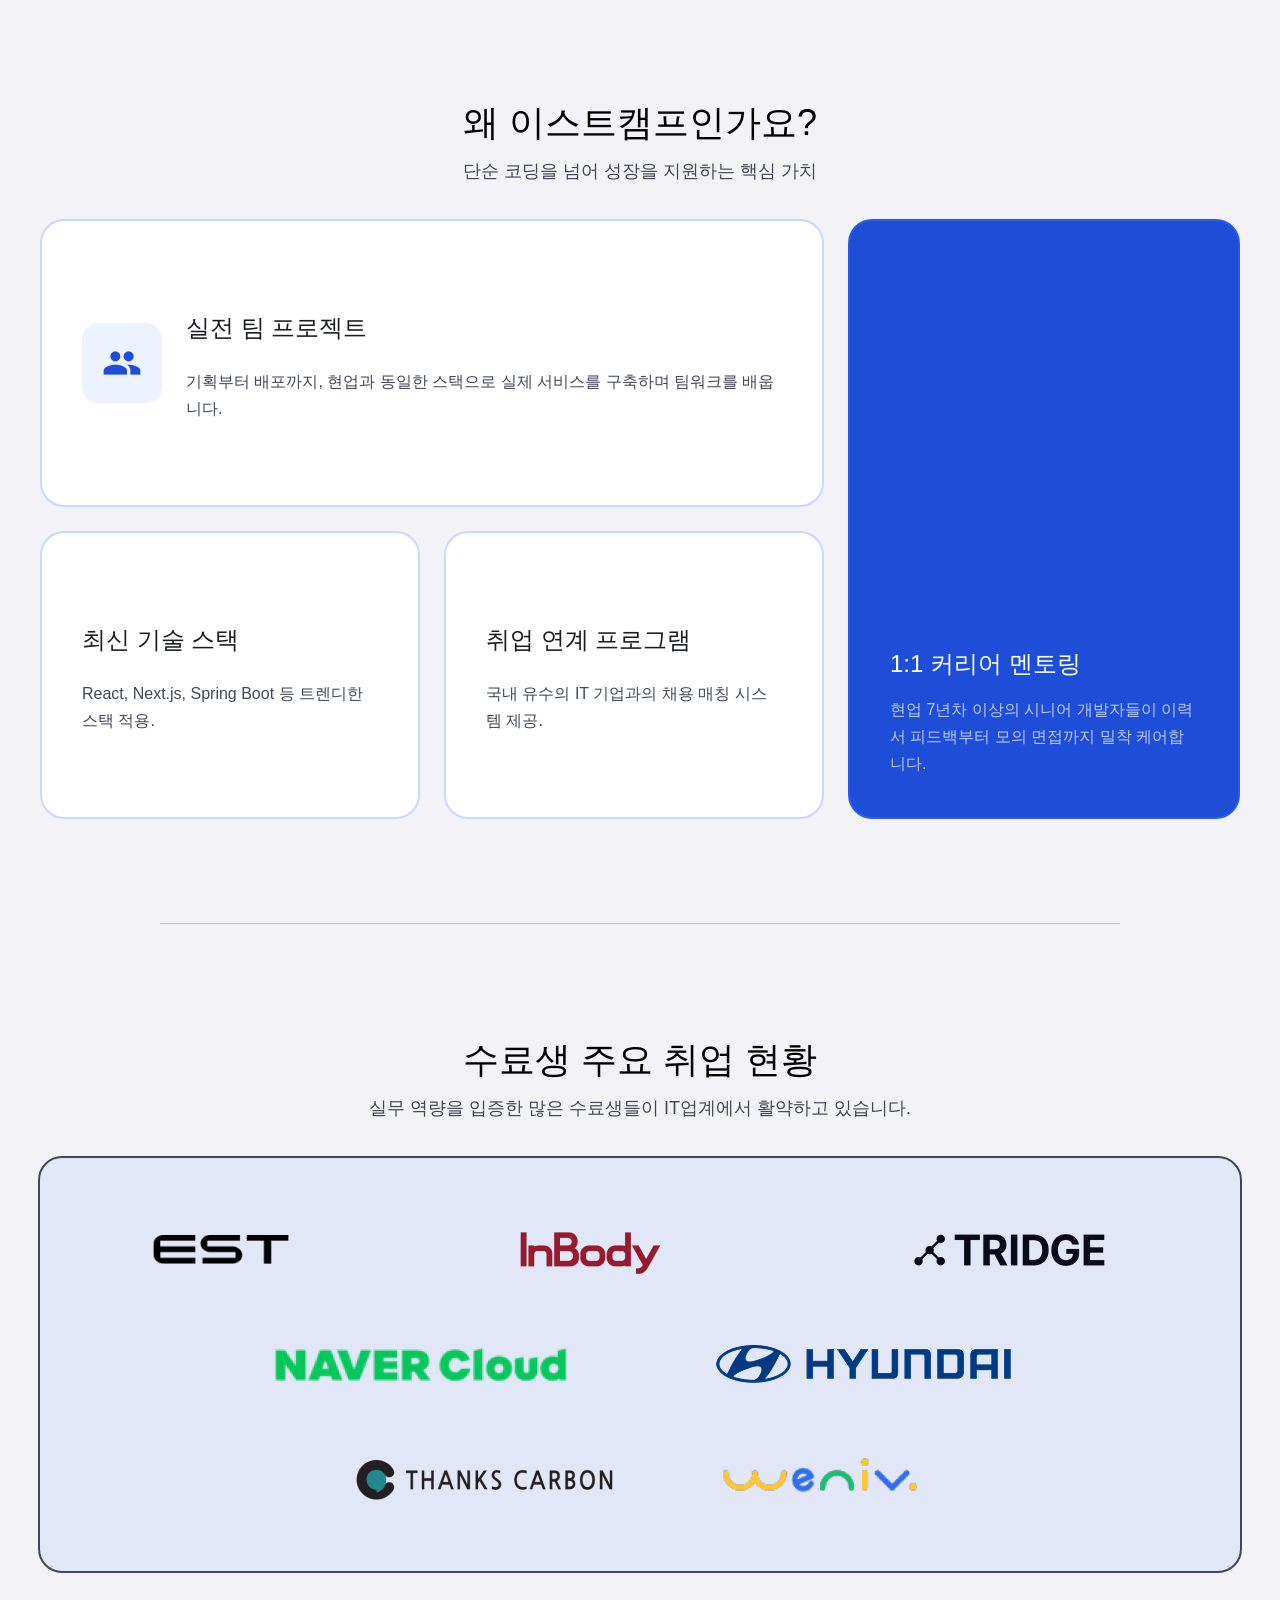
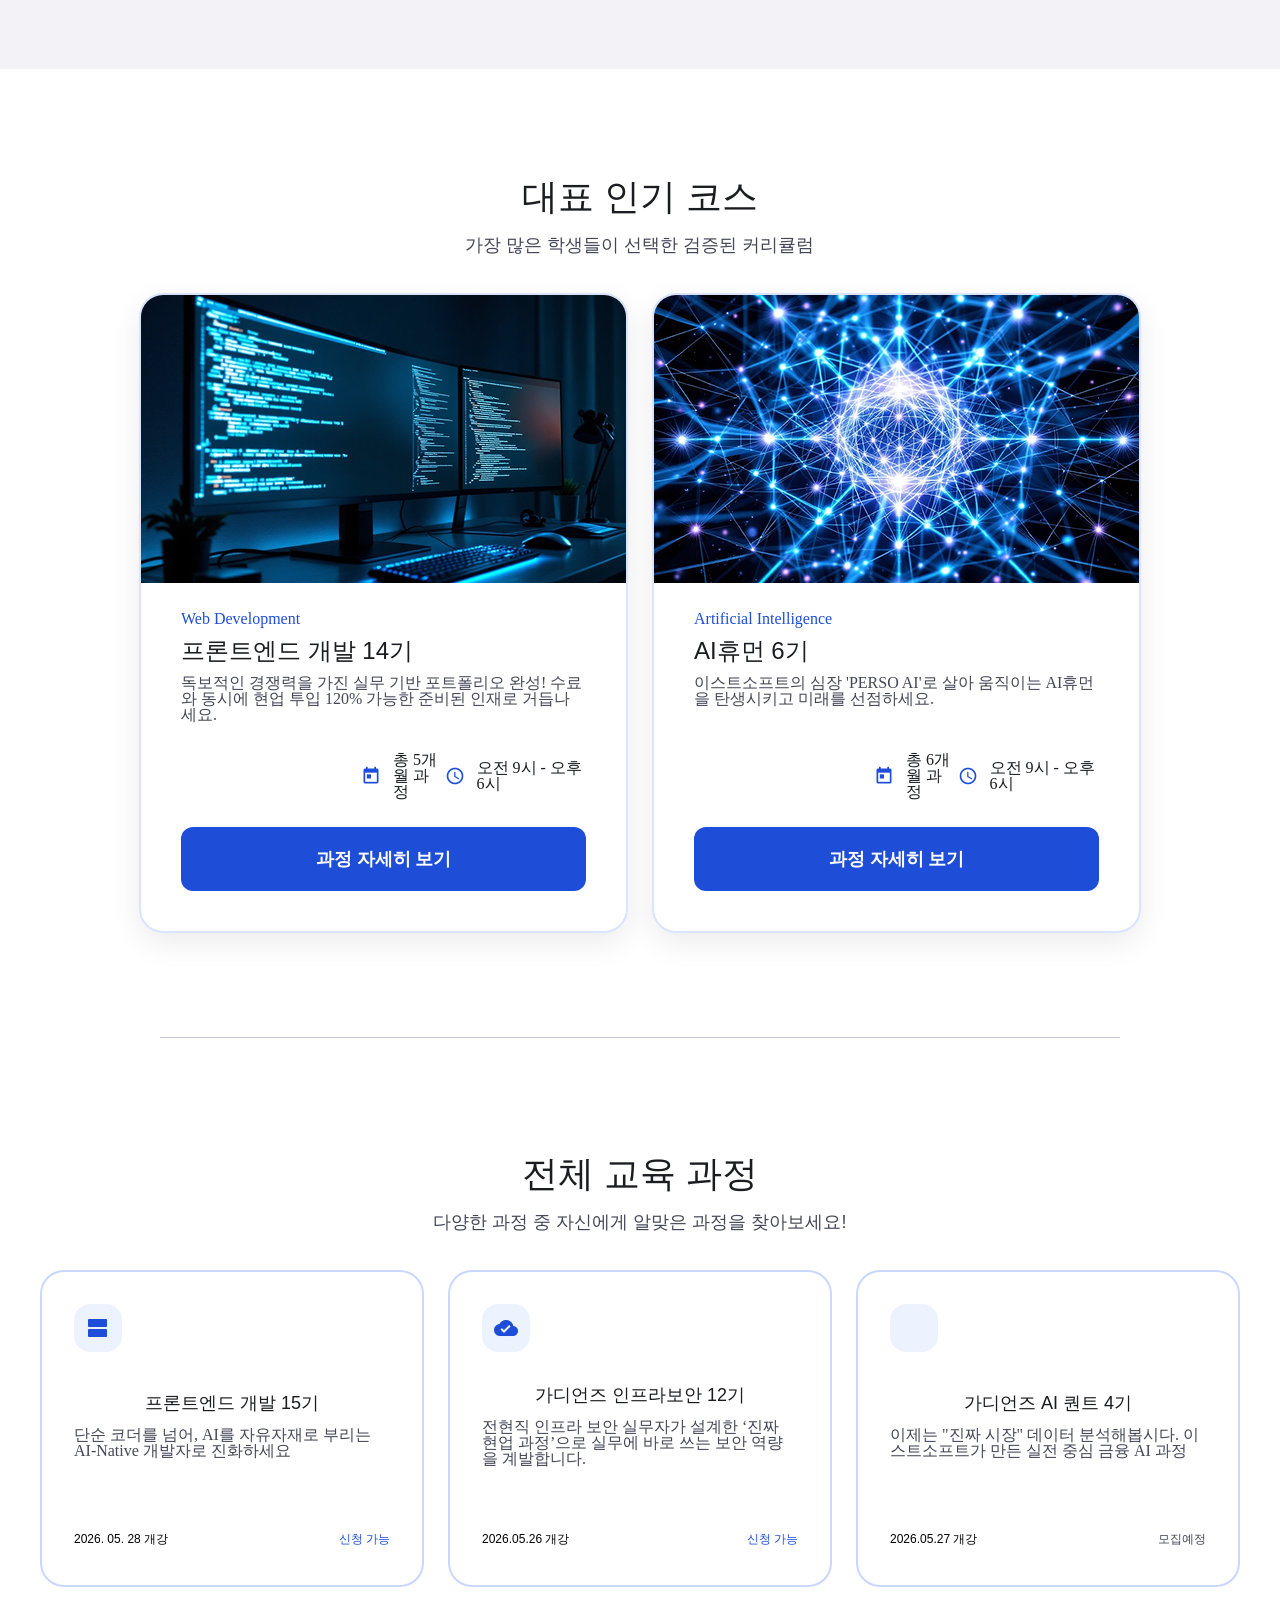
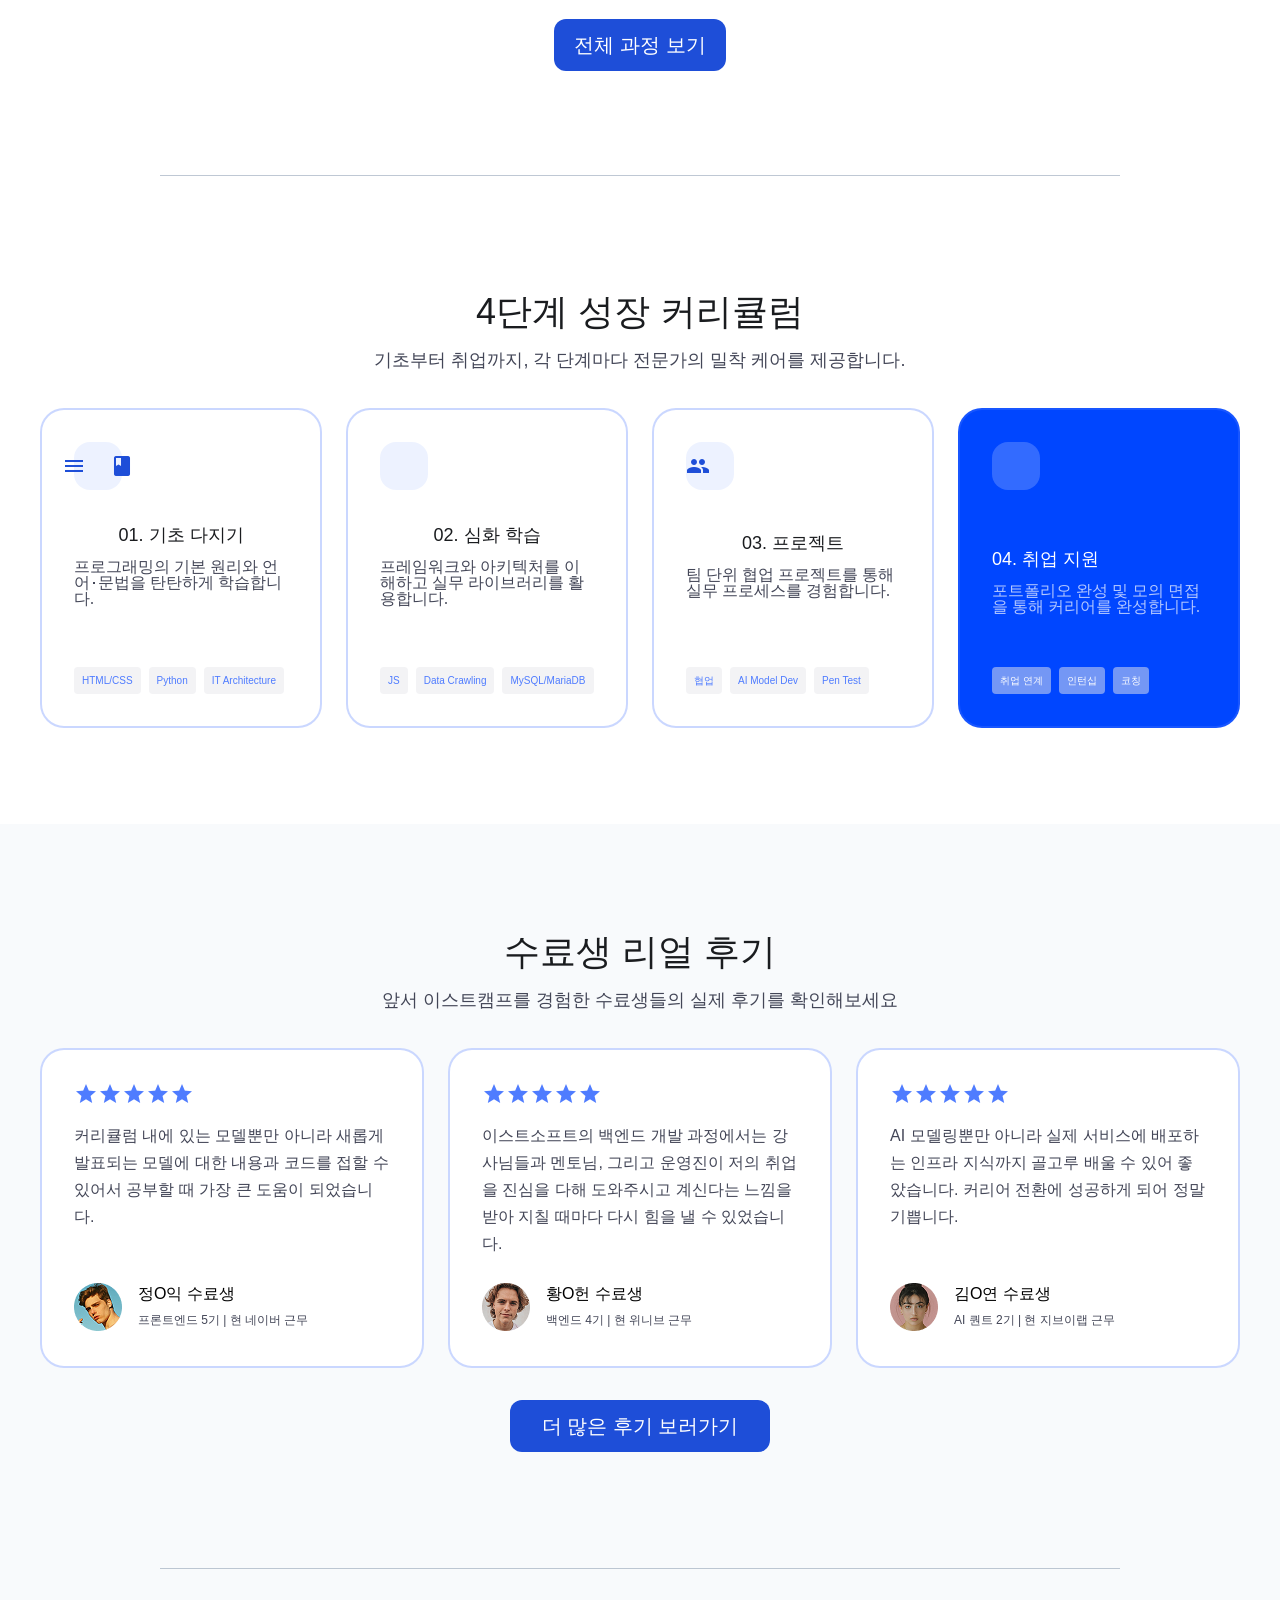
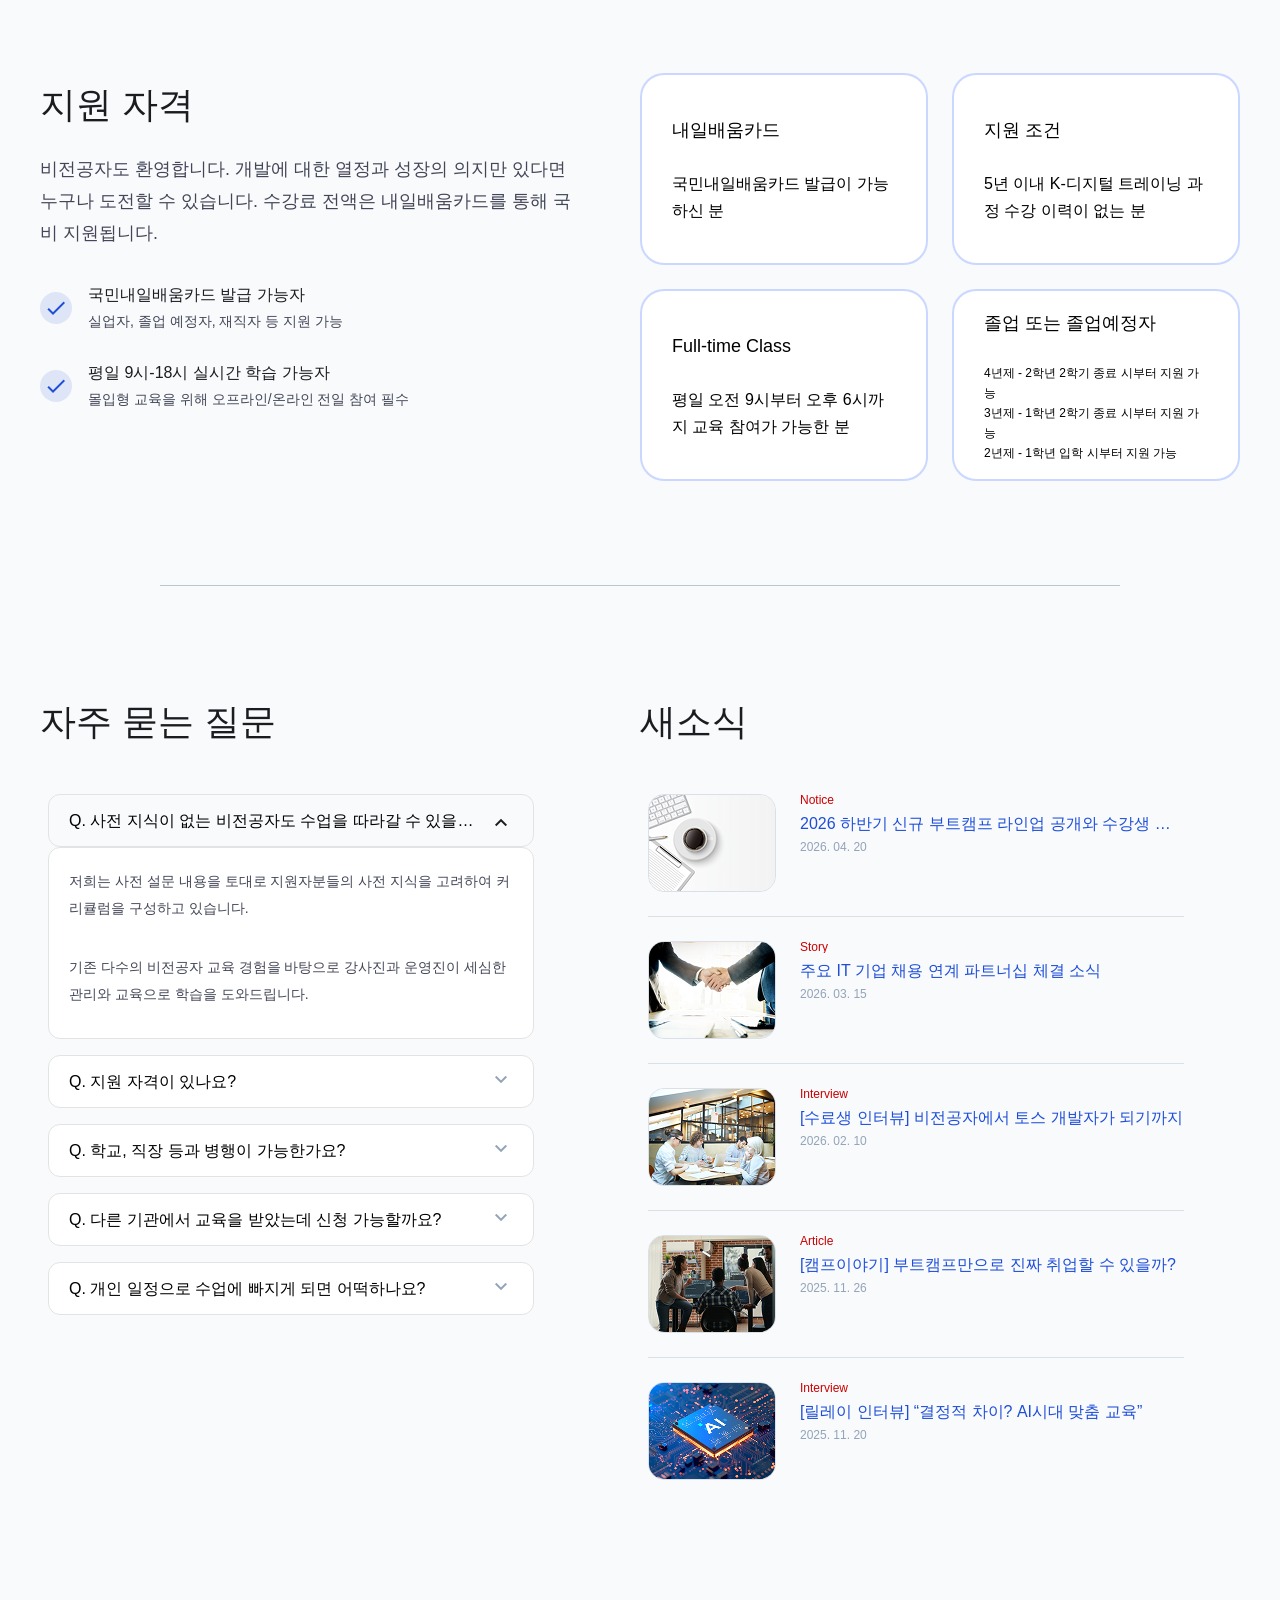
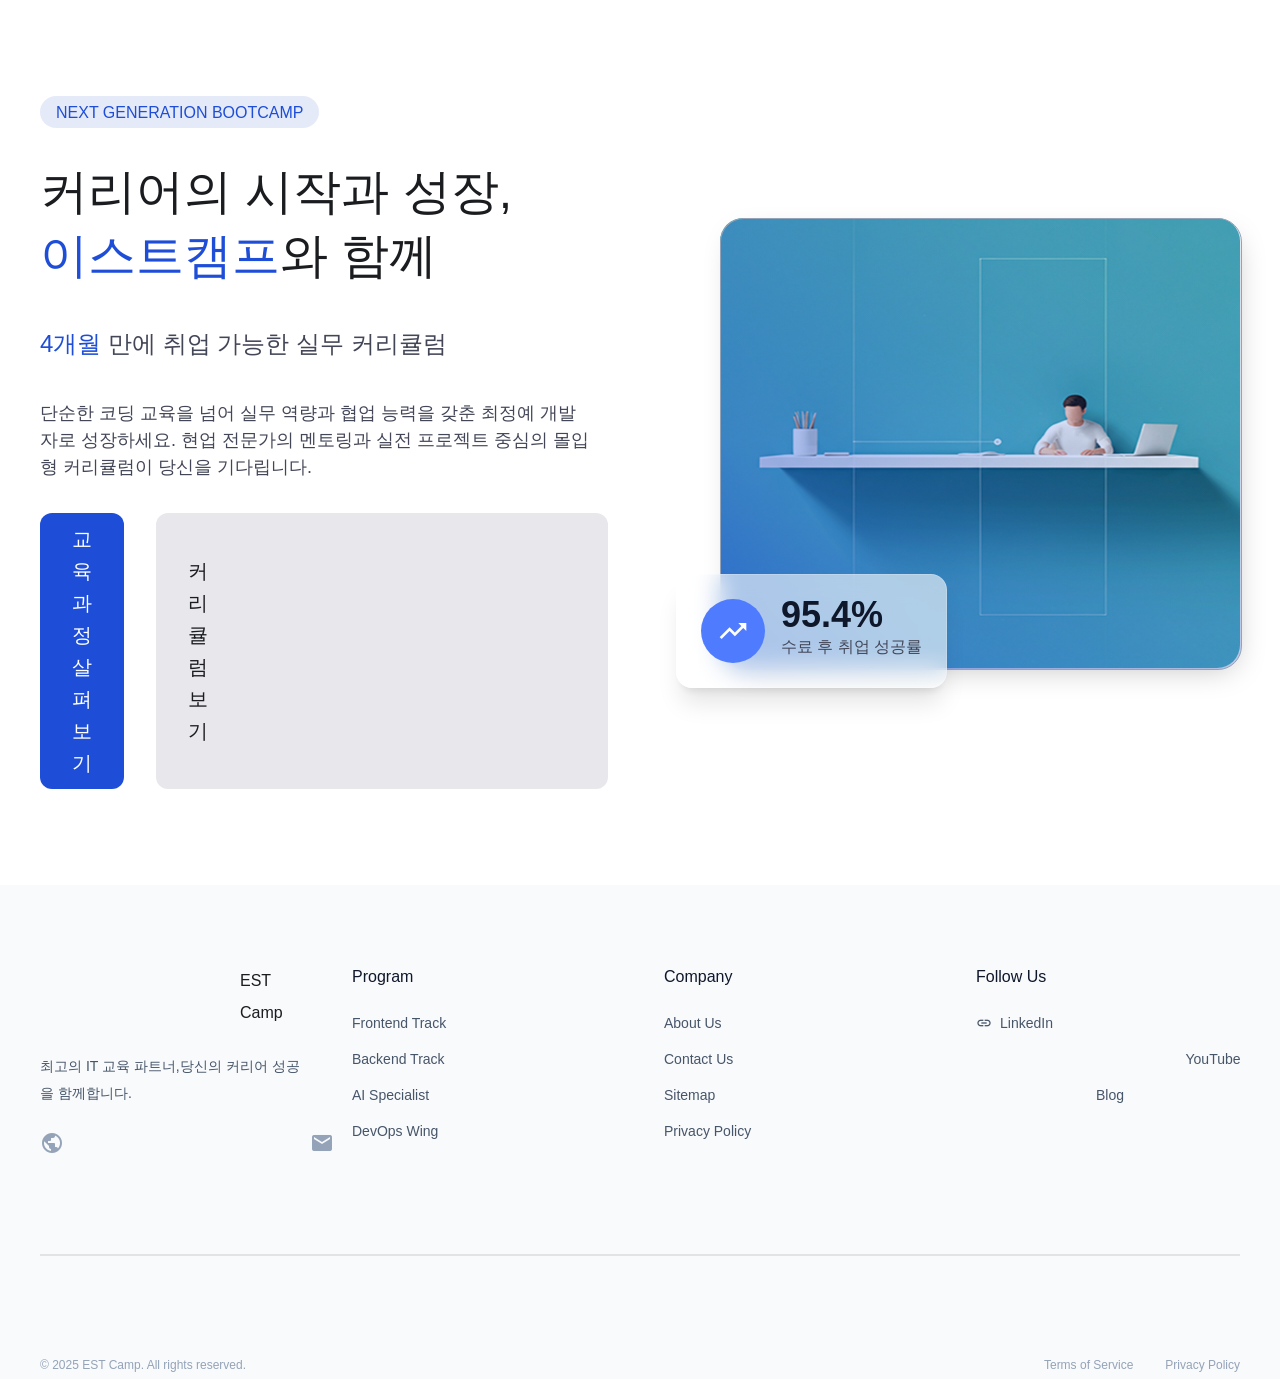
==== commit a8c848bf: "Merge branch 'Dev' into feat/footer-style-update" ====
--- a/index.html
+++ b/index.html
@@ -994,7 +994,7 @@
 
           <!-- nav -->
 
-          <div class="box vertical footer-nav">
+          <div class="box vertical footer-nav follow-us">
             <h3>follow us</h3>
 
             <ul class="list vertical">
--- a/css/index.css
+++ b/css/index.css
@@ -1000,6 +1000,10 @@
   padding: 64px 0 48px;
 }
 
+footer .container {
+  gap: 48px;
+  padding: 80px 0 0;
+}
 /* top */
 .footer-top {
   justify-content: space-between;
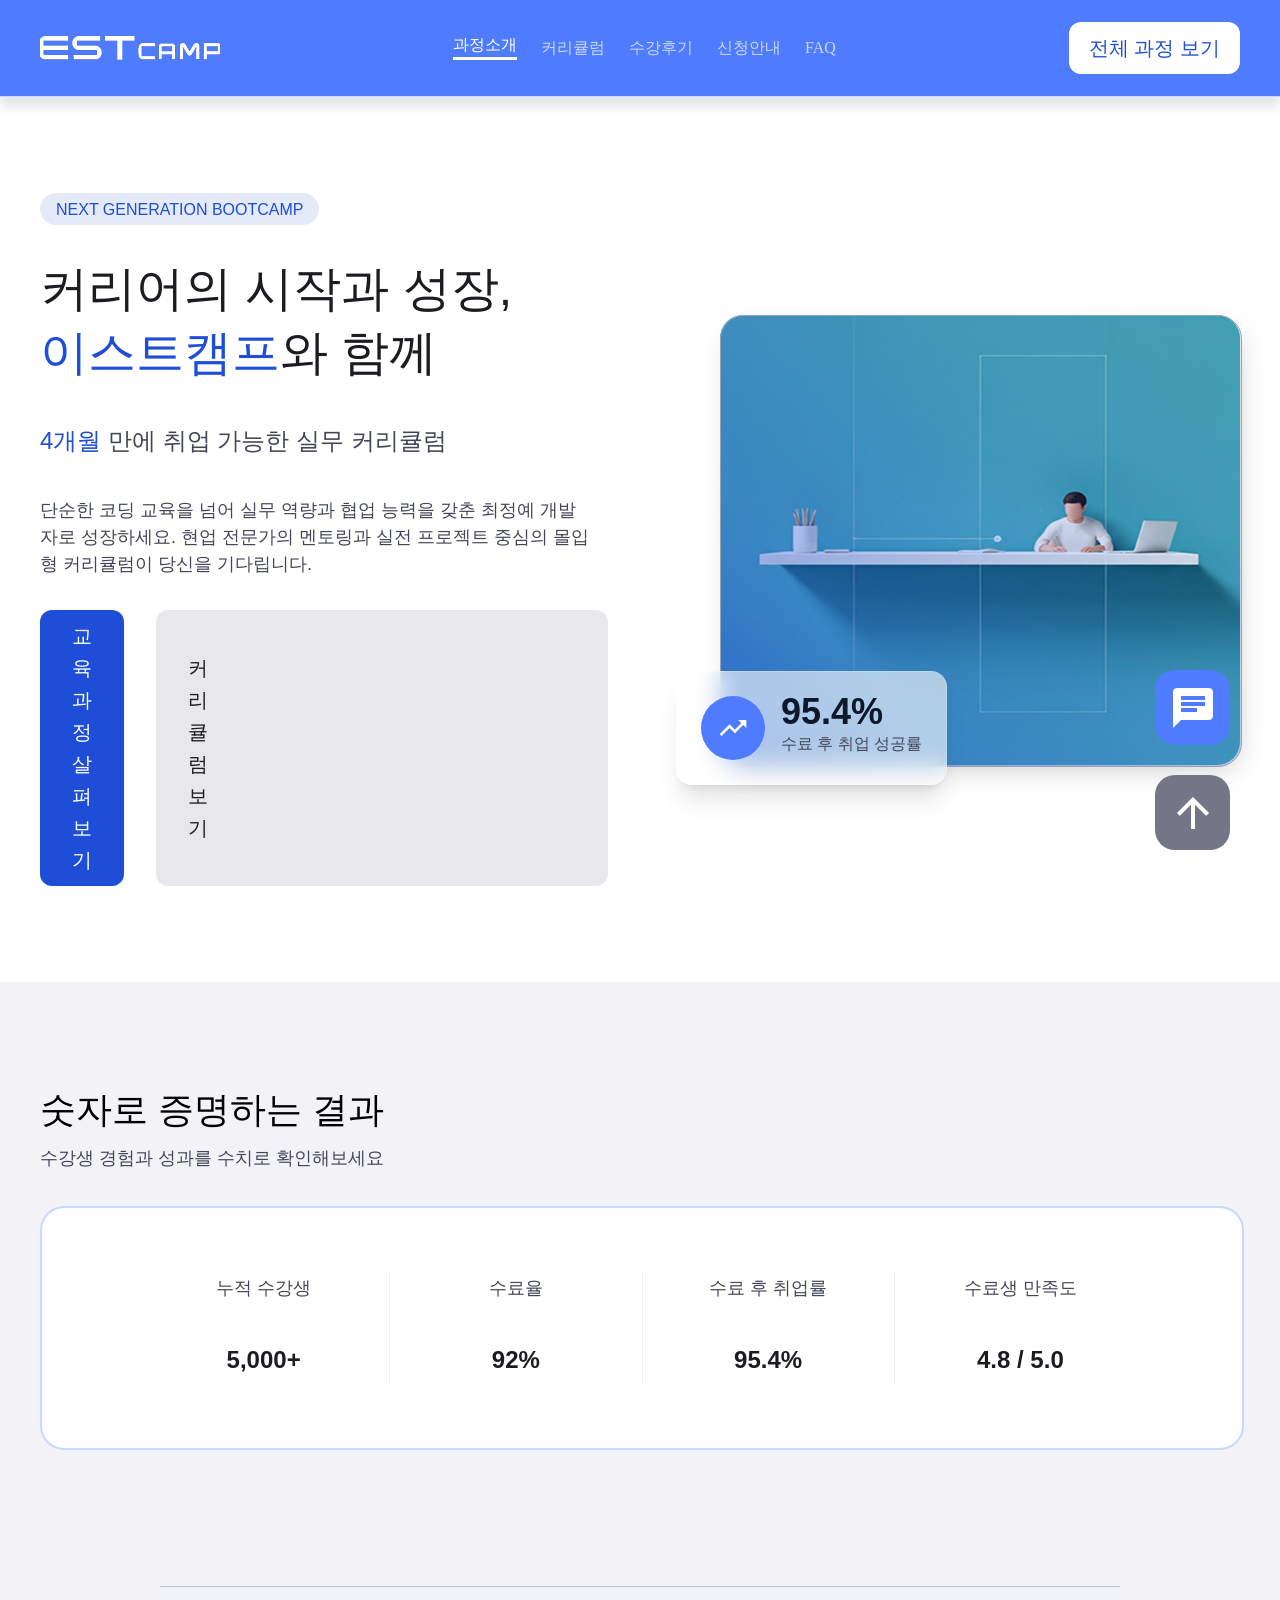
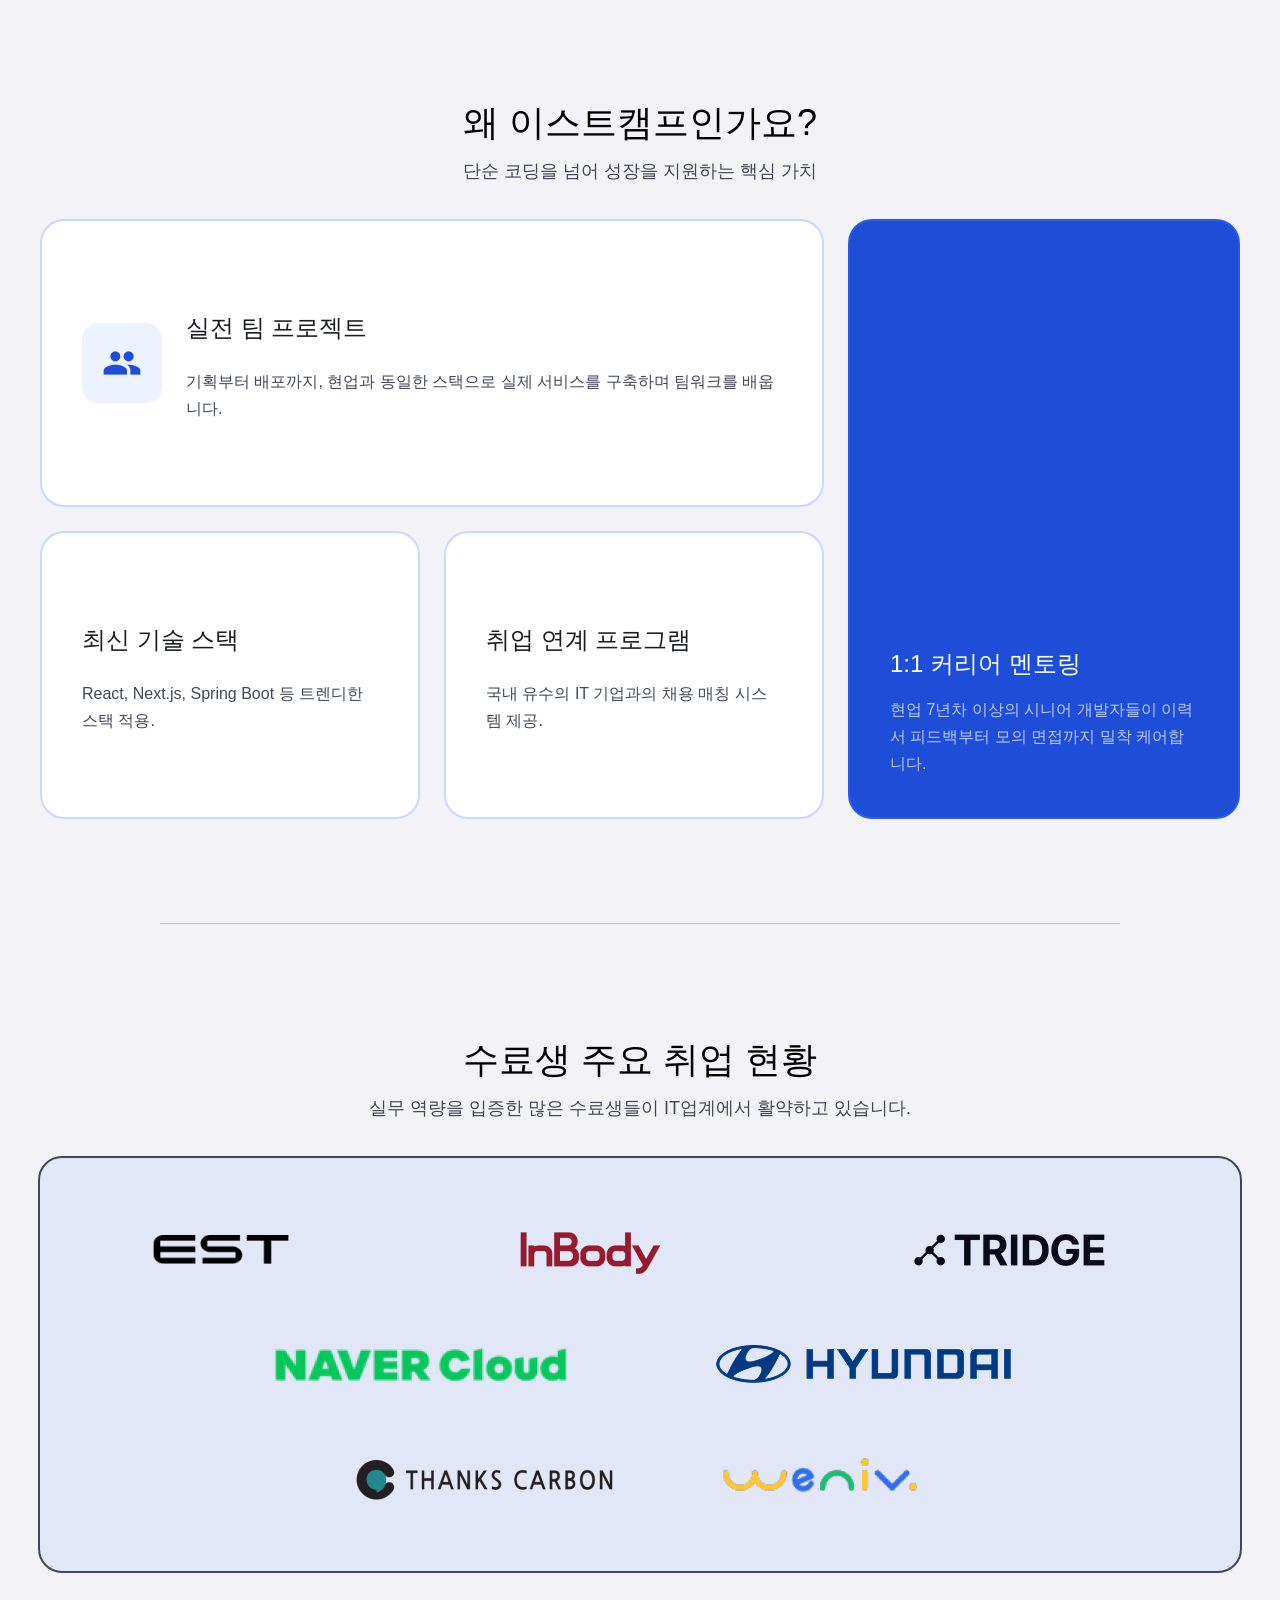
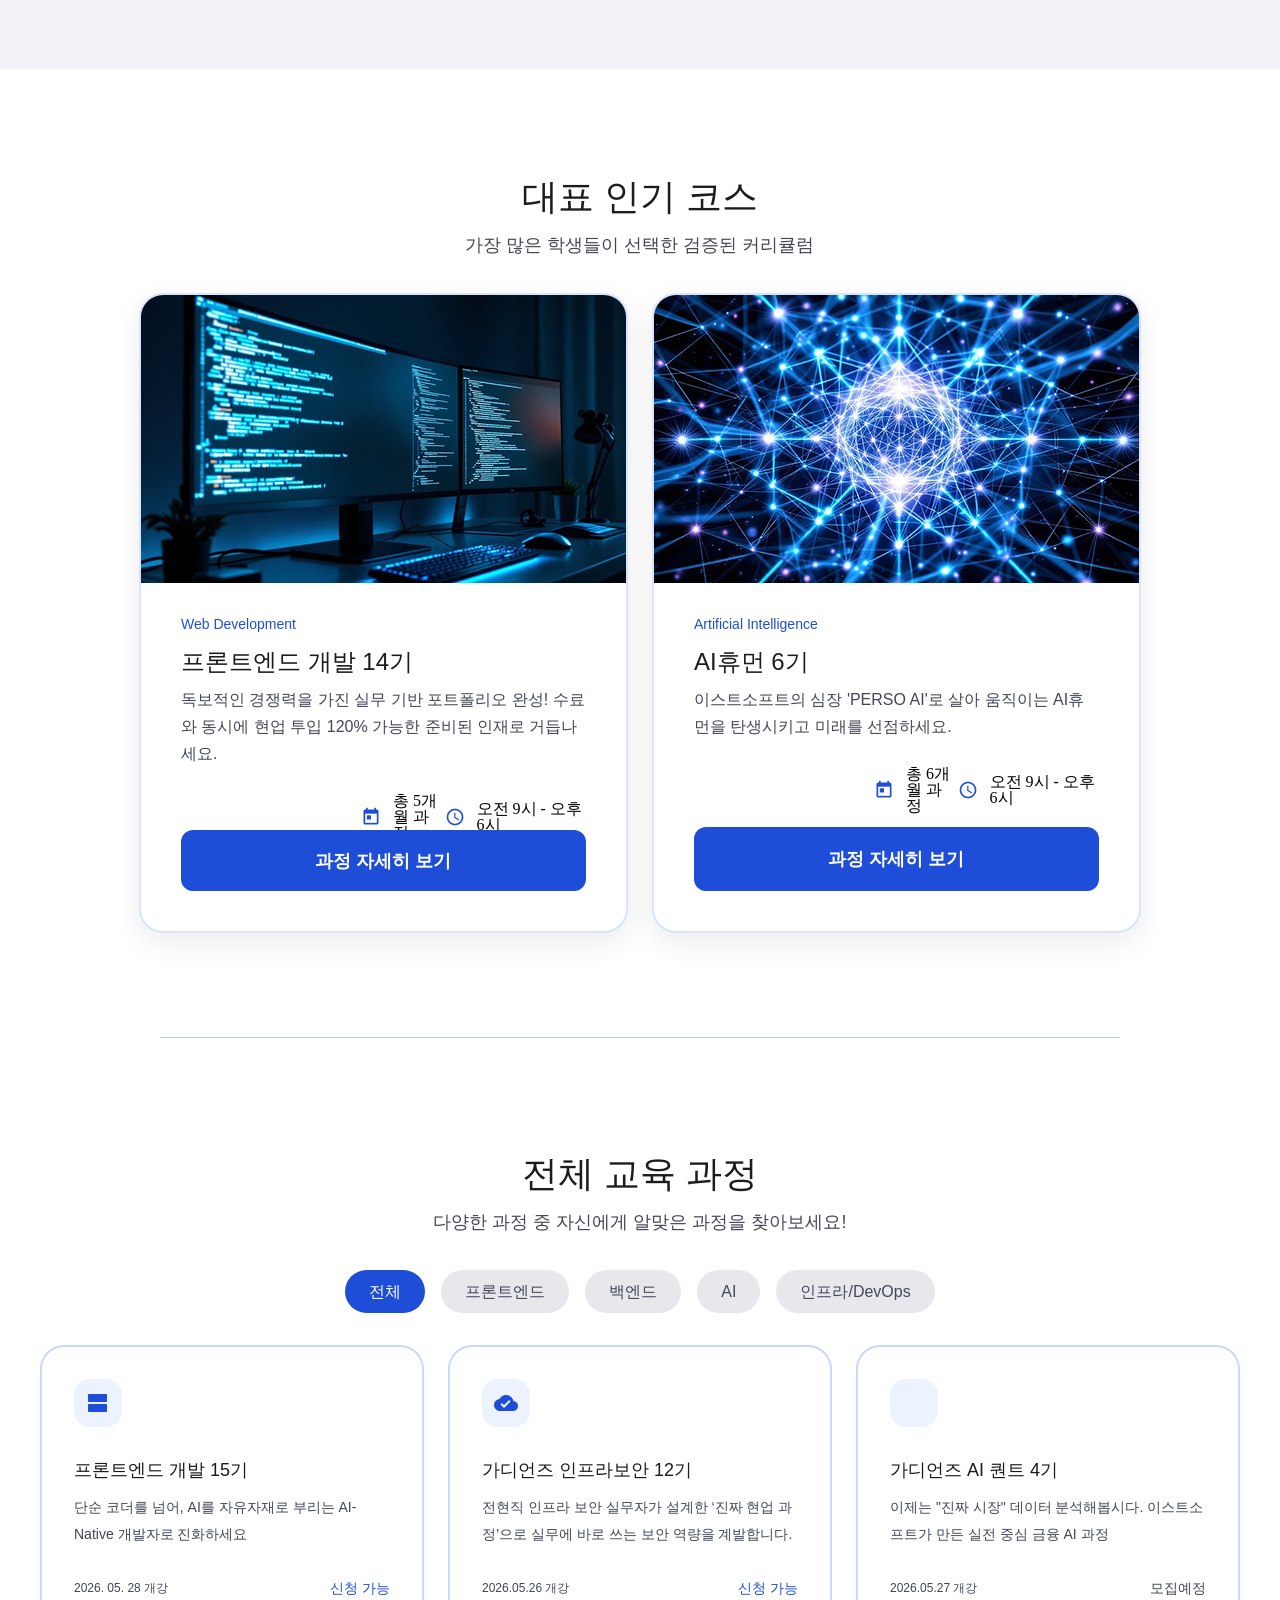
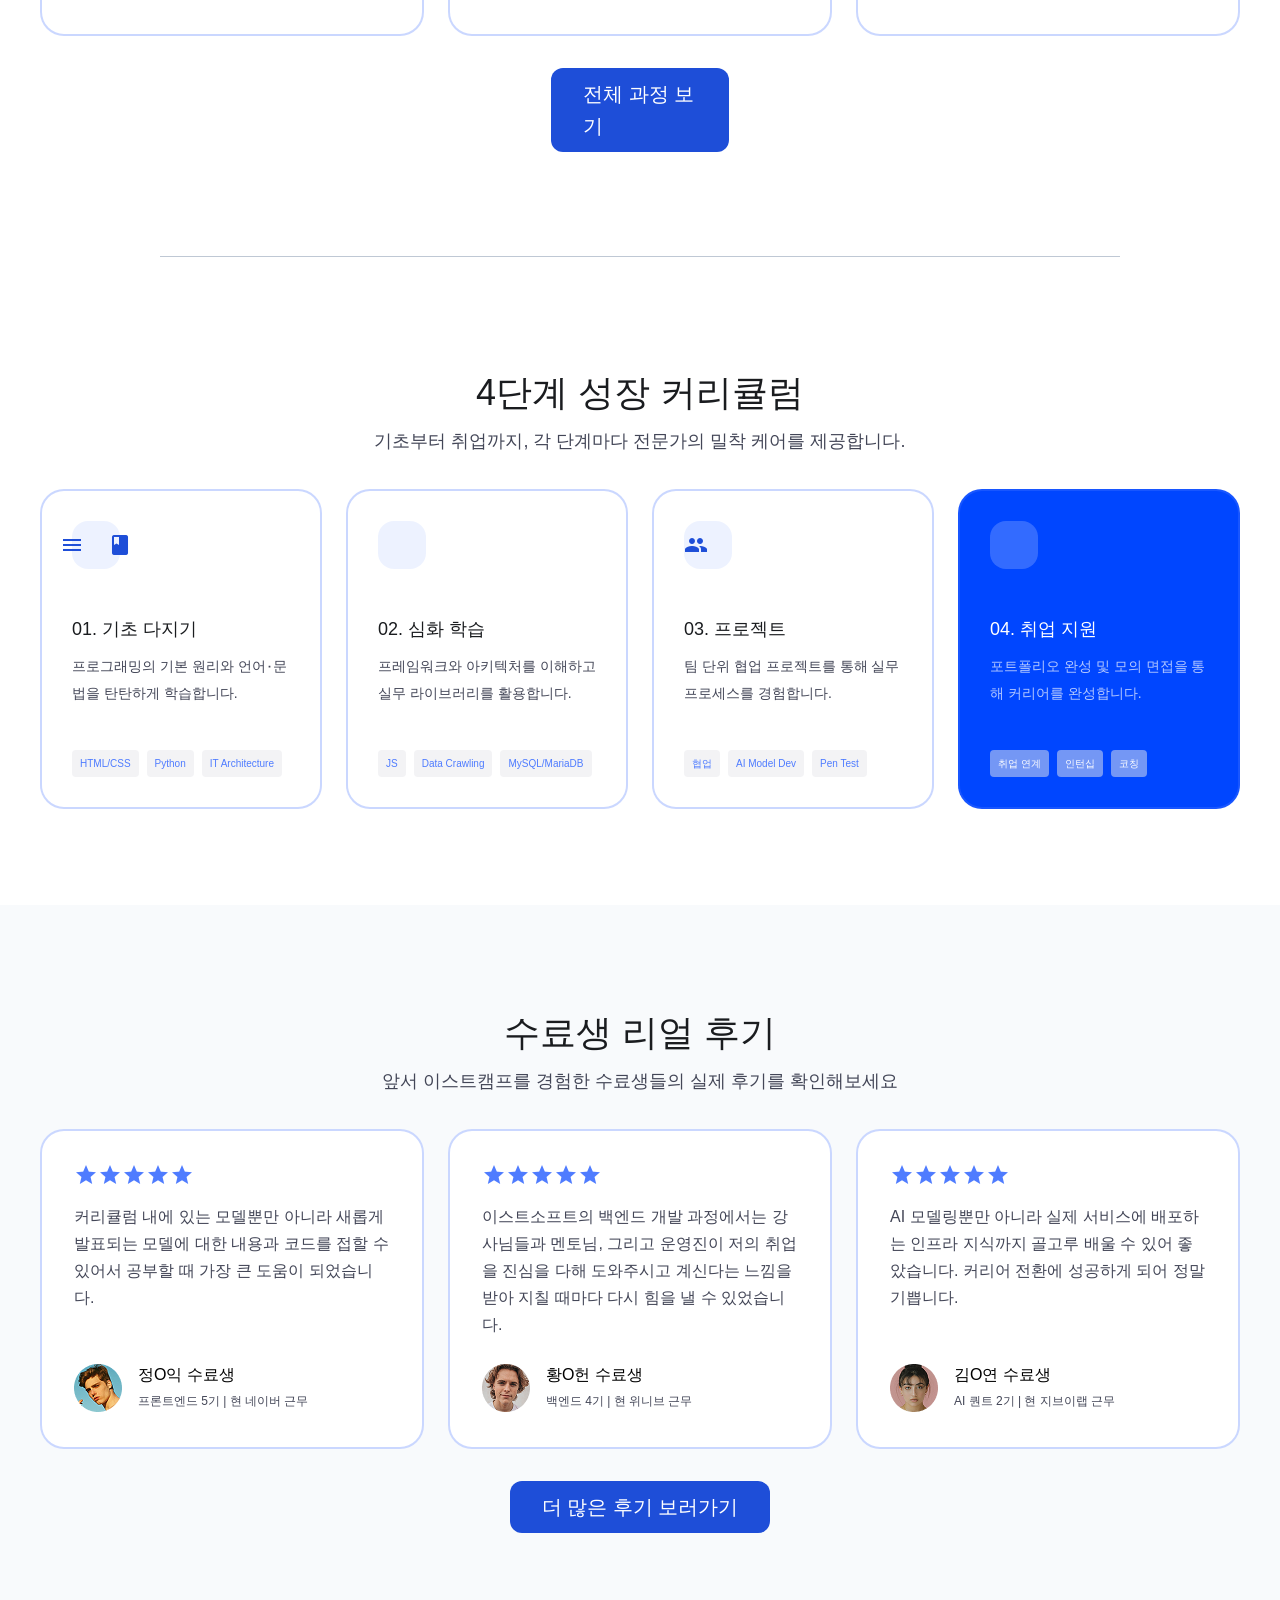
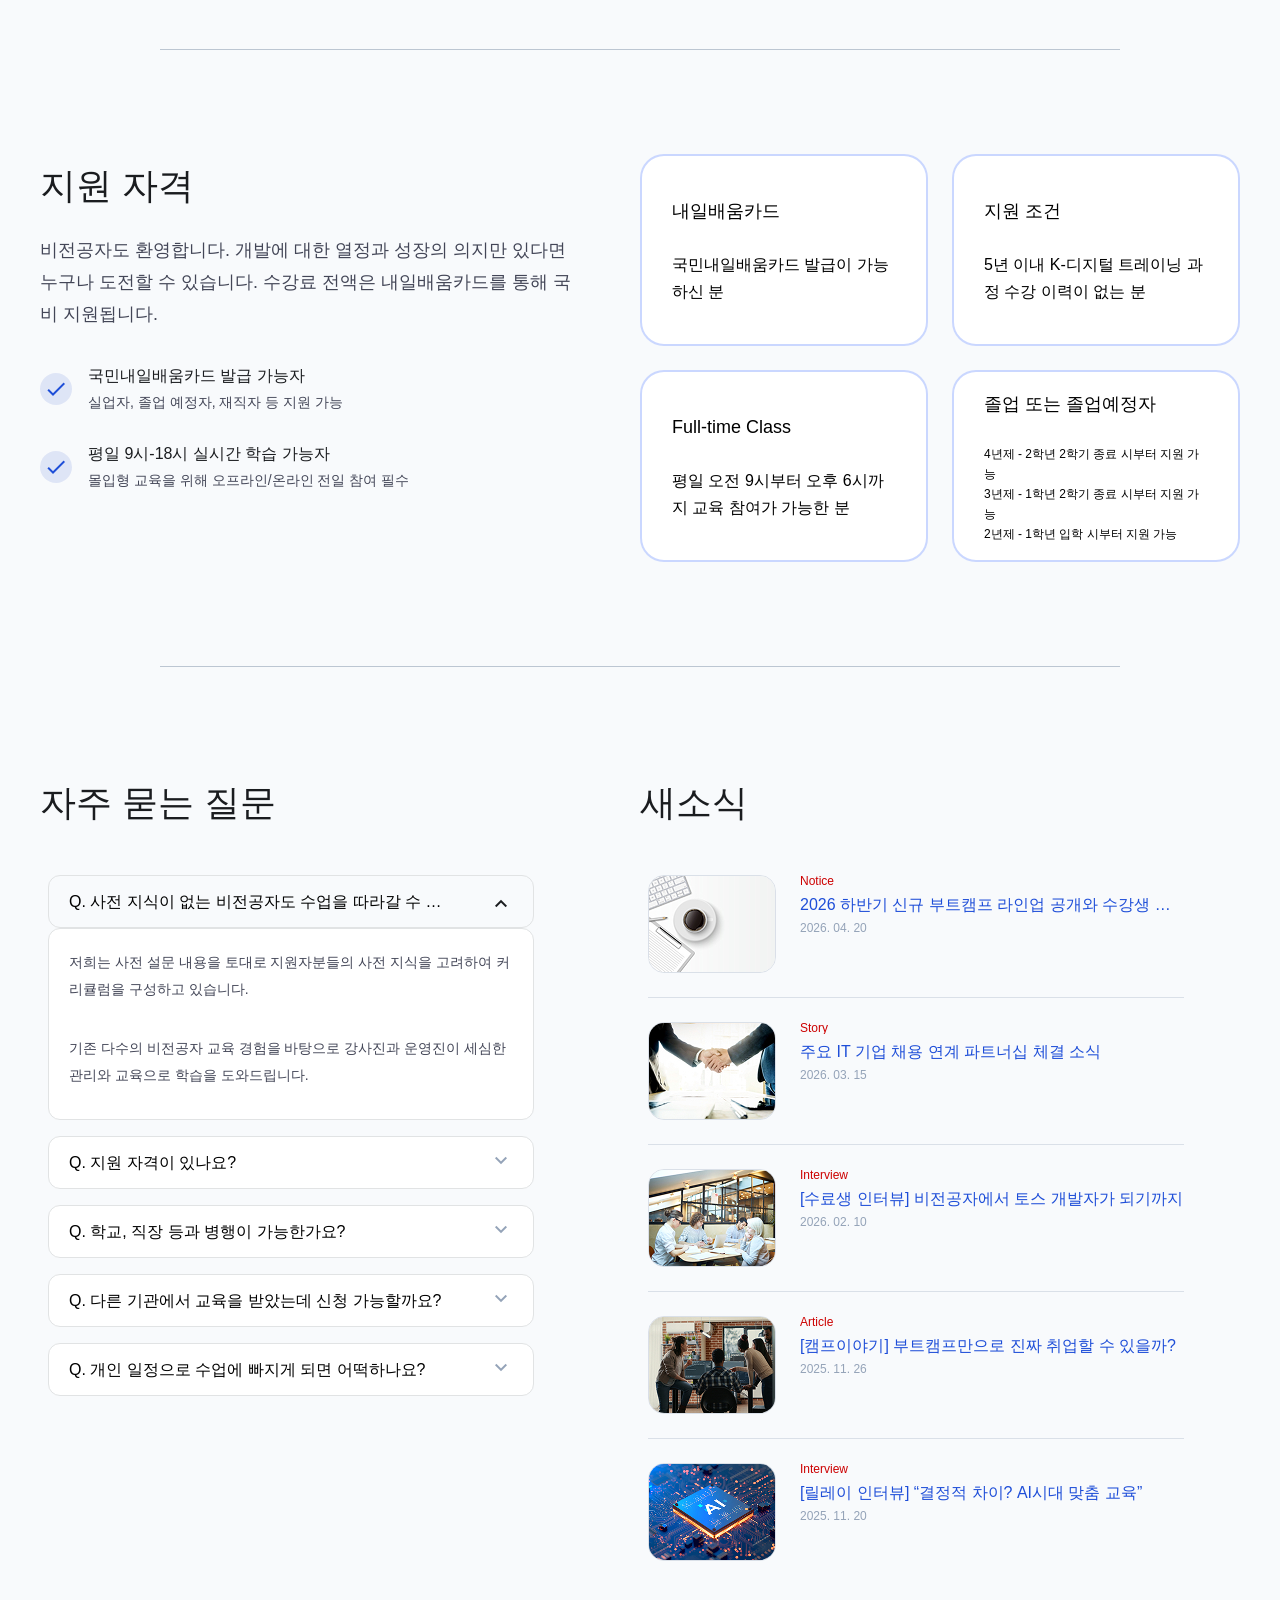
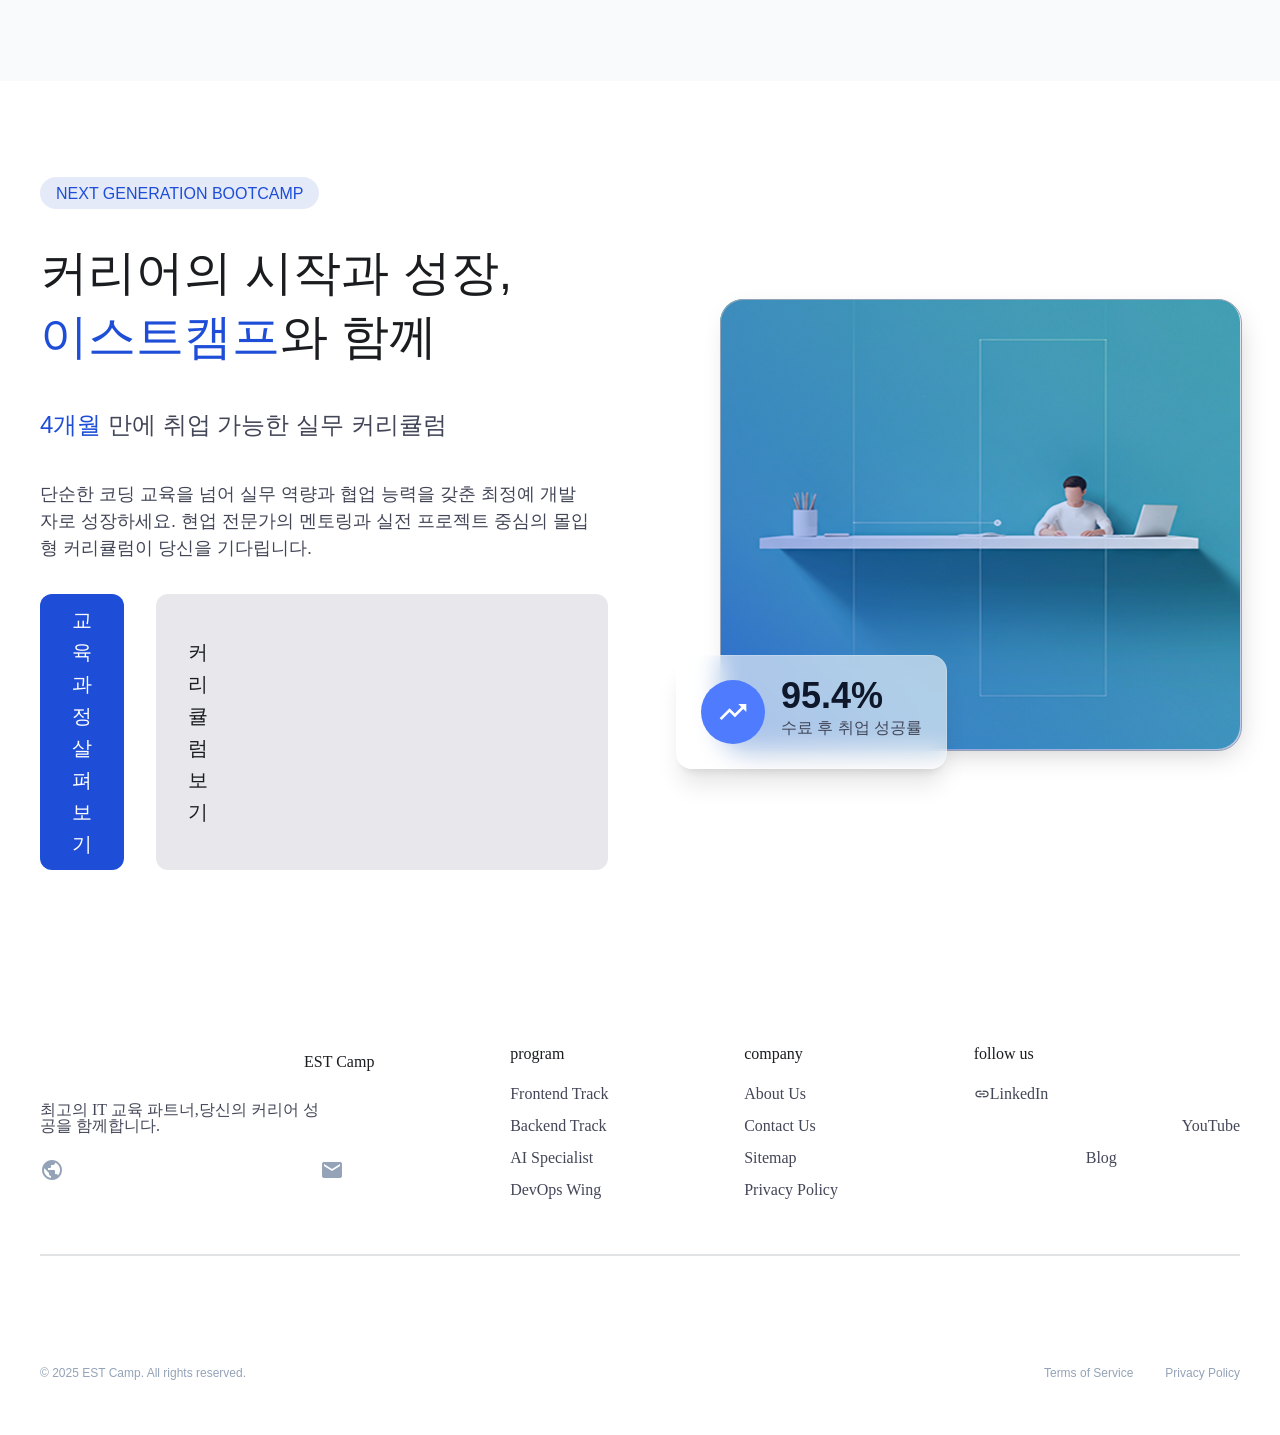
==== commit 2cf85f20: "fix: conflict, 프로그램섹션 텍스트, 수치데이터 정렬" ====
--- a/index.html
+++ b/index.html
@@ -281,6 +281,14 @@
                 다양한 과정 중 자신에게 알맞은 과정을 찾아보세요!
               </p>
             </div>
+            <!-- 2. 카테고리 버튼 -->
+            <div class="category-buttons gap-s horizontal">
+              <button class="btn cate-btn-blue">전체</button>
+              <button class="btn cate-btn">프론트엔드</button>
+              <button class="btn cate-btn">백엔드</button>
+              <button class="btn cate-btn">AI</button>
+              <button class="btn cate-btn">인프라/DevOps</button>
+            </div>
 
             <!-- 3. 프로그램 카드 리스트 (3개 구성) -->
             <div class="all-courses-list gap-m horizontal">
@@ -289,7 +297,7 @@
                 <div class="icon-box-small">
                   <span class="material-icons">view_agenda</span>
                 </div>
-                <div class="text-group">
+                <div class="program-text-group">
                   <h3>프론트엔드 개발 15기</h3>
                   <p class="description">
                     단순 코더를 넘어, AI를 자유자재로 부리는 AI-Native 개발자로 진화하세요
@@ -308,7 +316,7 @@
                 <div class="icon-box-small">
                   <span class="material-icons">cloud_done</span>
                 </div>
-                <div class="text-group">
+                <div class="program-text-group">
                   <h3>가디언즈 인프라보안 12기</h3>
                   <p class="description">
                     전현직 인프라 보안 실무자가 설계한 ‘진짜 현업 과정’으로 실무에 바로 쓰는 보안
@@ -328,7 +336,7 @@
                 <div class="icon-box-small">
                   <span class="material-icons">analytics</span>
                 </div>
-                <div class="text-group">
+                <div class="program-text-group">
                   <h3>가디언즈 AI 퀀트 4기</h3>
                   <p class="description">
                     이제는 "진짜 시장" 데이터 분석해봅시다. 이스트소프트가 만든 실전 중심 금융 AI
@@ -370,7 +378,7 @@
                 <div class="icon-box-small">
                   <span class="material-icons">menu_book</span>
                 </div>
-                <div class="text-group">
+                <div class="program-text-group">
                   <h3>01. 기초 다지기</h3>
                   <p class="description">
                     프로그래밍의 기본 원리와 언어⋅문법을 탄탄하게 학습합니다.
@@ -390,7 +398,7 @@
                 <div class="icon-box-small">
                   <span class="material-icons">psychology</span>
                 </div>
-                <div class="text-group">
+                <div class="program-text-group">
                   <h3>02. 심화 학습</h3>
                   <p class="description">
                     프레임워크와 아키텍처를 이해하고 실무 라이브러리를 활용합니다.
@@ -410,7 +418,7 @@
                 <div class="icon-box-small">
                   <span class="material-icons">groups</span>
                 </div>
-                <div class="text-group">
+                <div class="program-text-group">
                   <h3>03. 프로젝트</h3>
                   <p class="description">
                     팀 단위 협업 프로젝트를 통해 실무 프로세스를 경험합니다.
@@ -430,7 +438,7 @@
                 <div class="icon-box-small-blue">
                   <span class="material-icons">work_outline</span>
                 </div>
-                <div class="text-group-blue">
+                <div class="program-text-group-blue">
                   <h3>04. 취업 지원</h3>
                   <p class="description">
                     포트폴리오 완성 및 모의 면접을 통해 커리어를 완성합니다.
--- a/css/components.css
+++ b/css/components.css
@@ -215,7 +215,7 @@
 
 .grow-4 {
   flex: 4;
-  min-width: 768px;
+  min-width: 768;
 }
 
 /* 카드 높이 */
@@ -507,6 +507,7 @@
   height: auto;
   padding: 12px 20px;
   cursor: pointer;
+  gap: 32px;
 
   box-sizing: border-box;
   border: 1px solid var(--gray);
--- a/css/index.css
+++ b/css/index.css
@@ -6,64 +6,78 @@
   position: sticky;
   top: 0;
   z-index: 100;
+
   width: 100%;
   height: 96px;
-  display: flex;
-  align-items: center;
+
+  display: flex;
+  align-items: center;
+
   background: var(--secondary);
   border-bottom: 1px solid var(--white-alpha-70);
   box-shadow: 0 10px 10px 0 rgba(0, 0, 0, 0.1);
 }
+
+/* header inner */
 header .header-inner {
   height: 52px;
-  display: flex;
+
+  display: flex;
+  justify-content: space-between;
+  align-items: center;
+
   margin: 0 auto;
-  justify-content: space-between;
-  align-items: center;
-}
+}
+
+/* logo */
 .logo img {
   display: block;
   width: 180px;
   height: 24px;
 }
+
+/* nav */
 nav .list {
   display: flex;
   align-items: center;
   gap: 24px;
 }
+
 nav a {
   display: inline-block;
+
   font: var(--label-m-500);
   color: var(--white-alpha-70);
   text-decoration: none;
+
   transition: 0.2s ease;
 }
+
+/* active */
 nav .intro {
+  padding-bottom: 4px;
+
   font: var(--label-m-700);
   color: var(--white);
+
   border-bottom: 3px solid var(--white);
-  padding-bottom: 4px;
-}
-header .btn {
-  height: 52px;
-  transition: 0.2s ease;
-}
+}
+
+/* button */
 header .btn-sub {
-  padding: 10px 20px;
-  border-radius: 12px;
-  gap: 10px;
   background: var(--white);
   color: var(--primary);
 }
+
 header .btn-sub:hover {
   background: var(--white-hover);
   color: var(--primary);
 }
+
 header .btn-sub:active {
   background: var(--white-active);
   color: var(--primary);
 }
-
 /* header 종료 */
 
 /* #endregion */
@@ -107,7 +121,6 @@
   position: relative;
   z-index: 10;
 }
-
 
 /* 뱃지 스타일 */
 .hero-section .hero-content-box > span:first-child {
@@ -337,7 +350,7 @@
 .programs-section-group .section-header-box {
   align-items: center;
   width: 100%;
-  text-align: center;
+  
 }
 
 .programs-section-group .section-title-item {
@@ -393,7 +406,7 @@
 .programs-section-group .image-card-big-item .text-group-box {
   display: flex;
   flex-direction: column;
-  gap: 24px;
+  gap: 36px;
 }
 
 /* 프로그램 정보 */
@@ -405,7 +418,7 @@
 
 /* 분류 */
 .programs-section-group .image-card-big-item .badge-item {
-  font: var(--body-m);
+  font: var(--body-m-400);
   color: var(--primary);
 }
 
@@ -419,13 +432,12 @@
 .programs-section-group .image-card-big-item .clip-overtext-box {
   display: block;
   width: 405px;
-  height: 63px;
   flex-shrink: 0;
 }
 
 .programs-section-group .image-card-big-item .clip-overtext-box .text-wrapper-item {
   margin: 0;
-  font: var(--body-m);
+  font: var(--body-m-plus-400);
   color: var(--main-black);
 }
 
@@ -448,7 +460,7 @@
   height: 27px;
   gap: 12px;
   font-size: 16px;
-  color: var(--title-black);
+  color: var(--body-m-plus-400);
 }
 
 /* 아이콘 */
@@ -466,6 +478,7 @@
   height: 64px;
   border: none;
   border-radius: 12px;
+  font: var(--label-l);
   background: var(--primary);
   color: var(--white);
   font-size: 18px;
@@ -483,7 +496,7 @@
   border: 2px solid var(--secondary-alpha-30);
   border-radius: 24px;
   background: var(--white);
-  padding: 32px;
+  padding: 30px;
   gap: var(--line-height-27);
   box-sizing: border-box;
 }
@@ -497,7 +510,7 @@
   border: 2px solid var(--secondary-alpha-30);
   border-radius: 24px;
   background: var(--bright-blue);
-  padding: 32px;
+  padding: 30px;
   gap: var(--line-height-27);
   box-sizing: border-box;
 }
@@ -522,32 +535,32 @@
   justify-content: center;
 }
 
-.programs-section-group .text-group {
+.programs-section-group .program-text-group {
   display: flex;
   flex-direction: column;
   justify-content: center;
   gap: 8px;
 }
-.programs-section-group .text-group h3 {
+.programs-section-group .program-text-group h3{
   font: var(--heading-s);
   color: var(--title-black);
 }
-.programs-section-group .text-group p {
-  font: var(--body-m);
-  color: var(--main-black);
-}
-.programs-section-group .icon-vertical-card-tag-blue .text-group-blue {
+.programs-section-group .program-text-group .description{
+  font: var(--body-m-400);
+  color: var(--main-black);
+}
+.programs-section-group .icon-vertical-card-tag-blue .program-text-group-blue {
   display: flex;
   flex-direction: column;
   justify-content: center;
   gap: 8px;
 }
-.programs-section-group .icon-vertical-card-tag-blue .text-group-blue h3 {
+.programs-section-group .icon-vertical-card-tag-blue .program-text-group-blue h3 {
   font: var(--heading-s);
   color: var(--white);
 }
-.programs-section-group .icon-vertical-card-tag-blue .text-group-blue p {
-  font: var(--body-m);
+.programs-section-group .icon-vertical-card-tag-blue .program-text-group-blue .description{
+  font: var(--body-m-400);
   color: var(--white-alpha-70);
 }
 
@@ -602,30 +615,57 @@
   box-sizing: border-box;
 }
 
-.programs-section-group .icon-vertical-card .text-group {
+.programs-section-group .icon-vertical-card .program-text-group {
   display: flex;
   flex-direction: column;
   gap: 8px;
 }
+.programs-section-group .cate-btn{
+  height: 43px;
+  padding: 8px 24px;
+  font: var(--body-m-plus-500);
+  color: var(--main-black);
+  background: var(--main-button);
+  border-radius: 50px;
+}
+.programs-section-group .cate-btn-blue{
+  height: 43px;
+  padding: 8px 24px;
+  font: var(--body-m-plus-500);
+  color: var(--white);
+  background: var(--primary);
+  border-radius: 50px;
+}
 
 .programs-section-group .icon-vertical-card .list-status ul {
   display: flex;
   justify-content: space-between;
   align-items: center;
+}
+.programs-section-group .icon-vertical-card .list-status-black ul {
+  display: flex;
+  justify-content: space-between;
+  align-items: center;
+}
+.programs-section-group .icon-vertical-card .list-status ul li:nth-child(1){
   font: var(--caption-m);
-}
-.programs-section-group .icon-vertical-card .list-status-black ul {
-  display: flex;
-  justify-content: space-between;
-  align-items: center;
+  color: var(--main-black);
+}
+.programs-section-group .icon-vertical-card .list-status ul li:nth-child(2){
+  font: var(--body-m-500);
+  color: var(--primary);
+}
+.programs-section-group .icon-vertical-card .list-status-black ul li:nth-child(1){
   font: var(--caption-m);
-}
-
-.programs-section-group .icon-vertical-card .list-status ul li:nth-child(2) {
-  color: var(--primary);
-}
-.programs-section-group .icon-vertical-card .list-status-black ul li:nth-child(2) {
-  color: var(--main-black);
+  color: var(--main-black);
+}
+.programs-section-group .icon-vertical-card .list-status-black ul li:nth-child(2){
+  font: var(--body-m-500);
+  color: var(--main-black);
+}
+.programs-section-group .section-footer-box{
+  width: 178px;
+  padding: 10px 32px;
 }
 /* 프로그램 그룹 끝 - 오예은 작업 */
 
@@ -647,7 +687,7 @@
   display: flex;
   flex-direction: column;
   justify-content: center;
-  align-items: center;
+  /* align-items: center; */
   margin-bottom: 32px;
 }
 
@@ -992,156 +1032,125 @@
 
 /* footer */
 footer {
-  background: var(--super-light-gray);
-}
-
-/* container */
-footer .container {
-  padding: 64px 0 48px;
+  width: 100%;
+  background: var(--white);
 }
 
 footer .container {
   gap: 48px;
   padding: 80px 0 0;
 }
+
 /* top */
 .footer-top {
   justify-content: space-between;
   align-items: flex-start;
-  gap: 48px;
 }
 
 /* brand */
 .footer-brand {
-  width: 264px;
   gap: 24px;
 }
 
-/* logo */
 .footer-brand .logo {
   align-items: center;
   gap: 8px;
 }
 
 .footer-brand .logo .material-icons {
-  font-size: 24px;
+  font-size: 32px;
+  line-height: 1;
   color: var(--primary);
 }
 
 .footer-brand .logo h2 {
-  font: var(--heading-x-x-s);
+  font: var(--title-s);
   color: var(--title-black);
 }
 
-/* text */
 .footer-brand p {
-  font: var(--body-m-400);
-  color: var(--dark-gray);
-}
-
-/* icons */
+  max-width: 280px;
+  font: var(--body-s);
+  color: var(--main-black);
+}
+
 .footer-brand .icons {
-  gap: 6px;
+  display: flex;
+  align-items: center;
+  gap: 16px;
 }
 
 .footer-brand .icons .material-icons {
   font-size: 24px;
+  line-height: 1;
   color: var(--medium-gray);
+  cursor: pointer;
 }
 
 /* nav */
 .footer-nav {
-  width: 264px;
   gap: 24px;
 }
 
-/* title */
 .footer-nav h3 {
-  font: var(--heading-x-x-s);
-  line-height: 24px;
-  color: var(--near-black);
-  text-transform: capitalize;
-}
-
-/* list */
-footer ul {
-  padding: 0;
-  margin: 0;
-}
-
-footer li {
-  list-style: none;
-}
-
-.footer-nav .list {
+  font: var(--label-m-700);
+  color: var(--title-black);
+}
+
+.footer-nav ul {
   gap: 16px;
 }
 
-/* link */
+.footer-nav li {
+  font: var(--body-s);
+  color: var(--main-black);
+}
+
 .footer-nav a {
-  font: var(--body-m-400);
-  line-height: 20px;
-  color: var(--dark-gray);
+  color: inherit;
   text-decoration: none;
 }
 
-.footer-nav a:hover {
-  color: var(--primary);
-}
-
 /* follow us */
-.footer-top .footer-nav:last-child li.horizontal {
+.follow-us li a {
+  display: flex;
   align-items: center;
   gap: 8px;
 }
 
-.footer-top .footer-nav:last-child a {
-  line-height: 20px;
-}
-
-.footer-top .footer-nav:last-child .material-icons {
+.follow-us .material-icons {
   font-size: 16px;
-  line-height: 100%;
-  color: var(--dark-gray);
-}
-
-.footer-top .footer-nav:last-child li:nth-child(2) .material-icons {
-  letter-spacing: -0.5px;
-}
+  line-height: 1;
+}
+
 /* divider */
 footer hr {
   width: 100%;
-  height: 2px;
-  margin: 48px 0;
-  border: none;
-  background: var(--gray);
+  border: 0;
+  border-top: 2px solid var(--gray);
 }
 
 /* bottom */
 .footer-bottom {
   justify-content: space-between;
   align-items: center;
-}
-
-/* copy */
-.footer-bottom p {
-  font: var(--caption-m);
-  color: var(--medium-gray);
-}
-
-/* legal */
-.legal-links {
-  gap: 32px;
-}
-
+
+  padding: 48px 0;
+}
+
+.footer-bottom p,
 .legal-links a {
   font: var(--caption-m);
   color: var(--medium-gray);
+}
+
+.legal-links {
+  align-items: center;
+  gap: 32px;
+}
+
+.legal-links a {
   text-decoration: none;
-}
-
-.legal-links a:hover {
-  color: var(--primary);
 }
 /* =======================
 Footer 종료
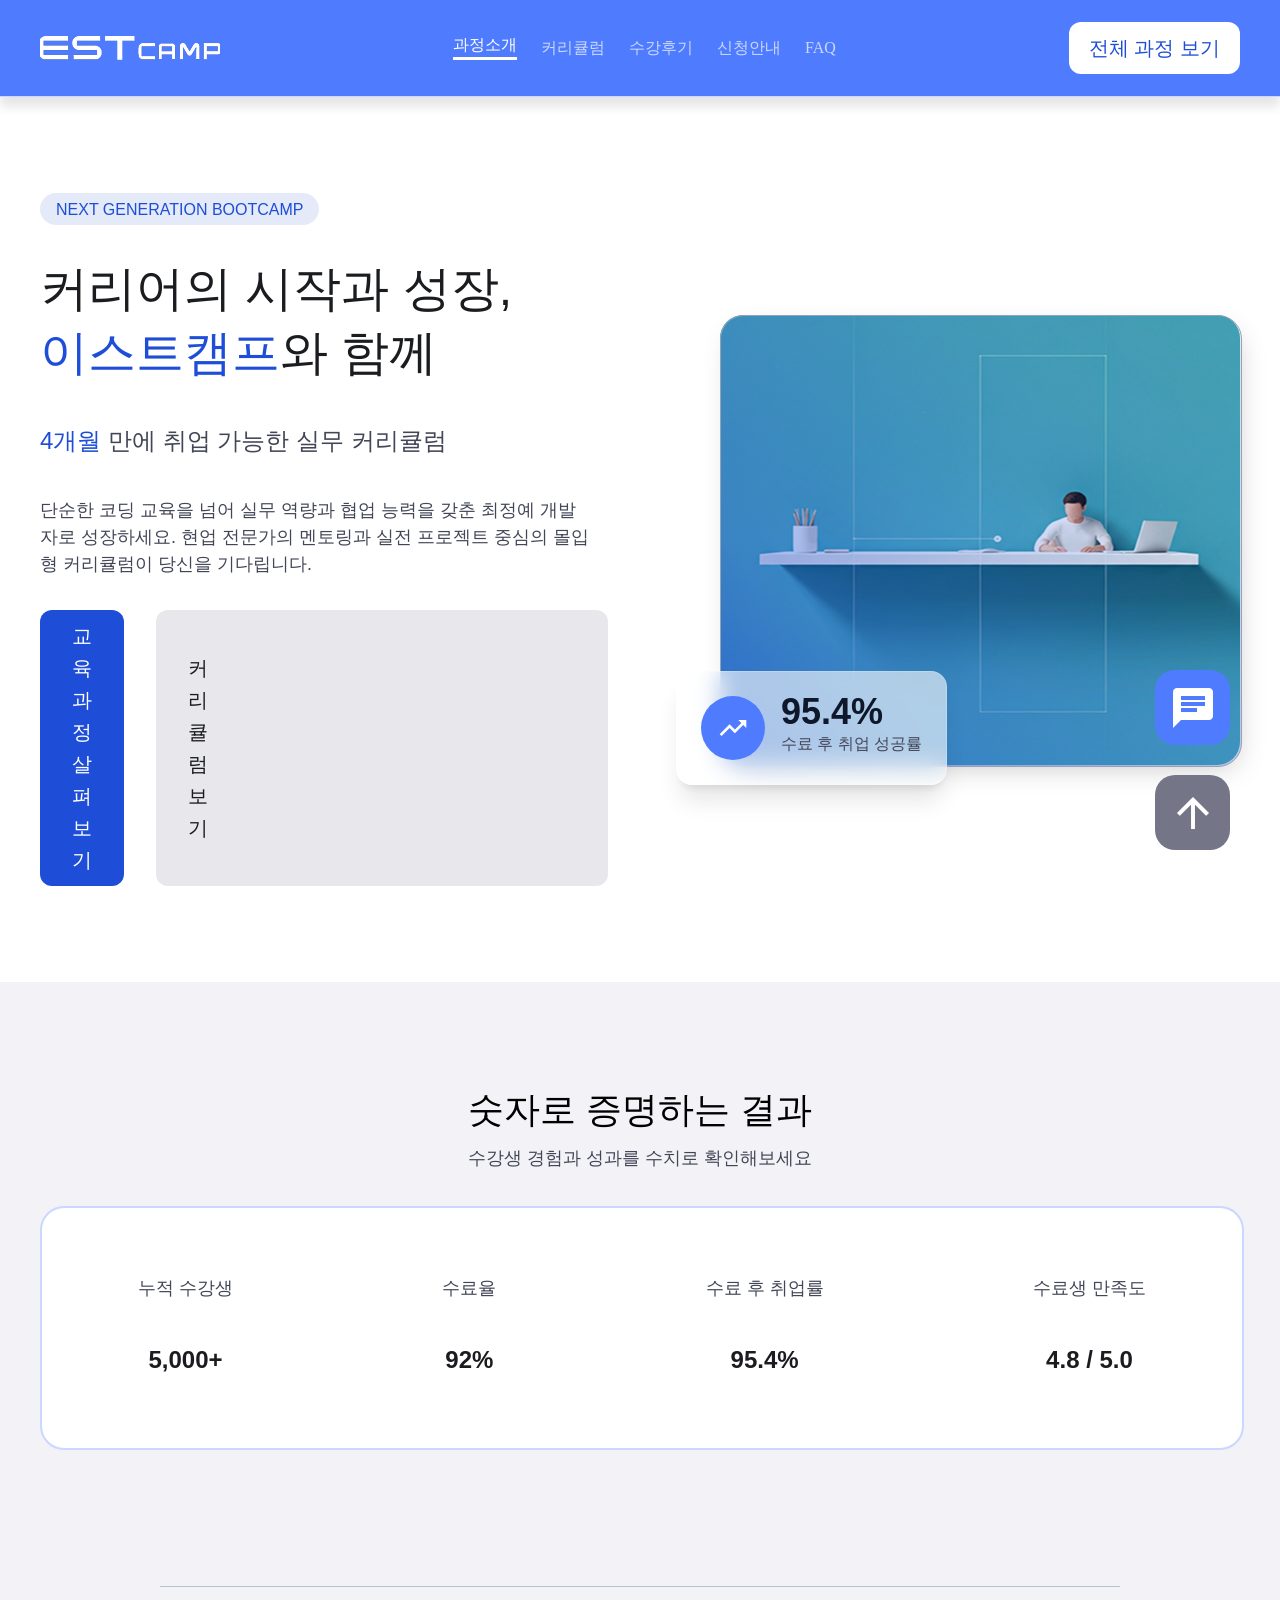
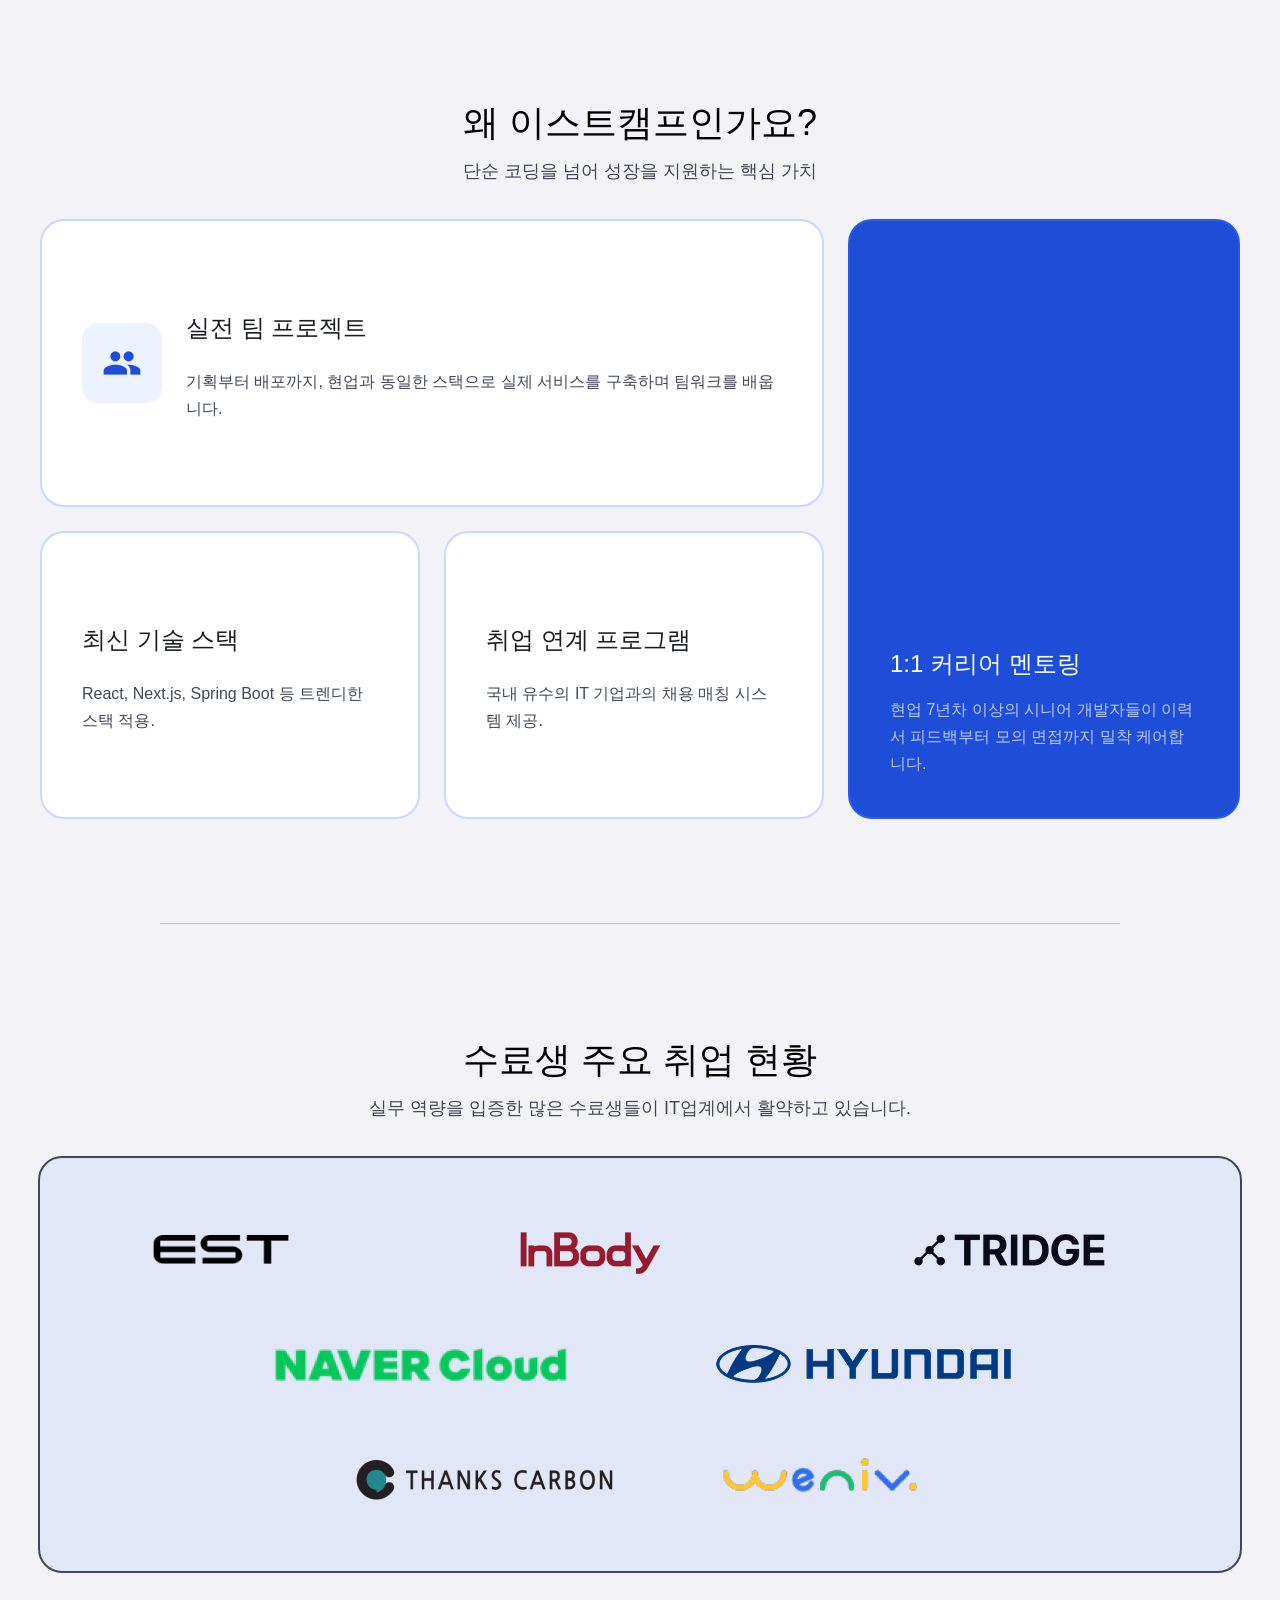
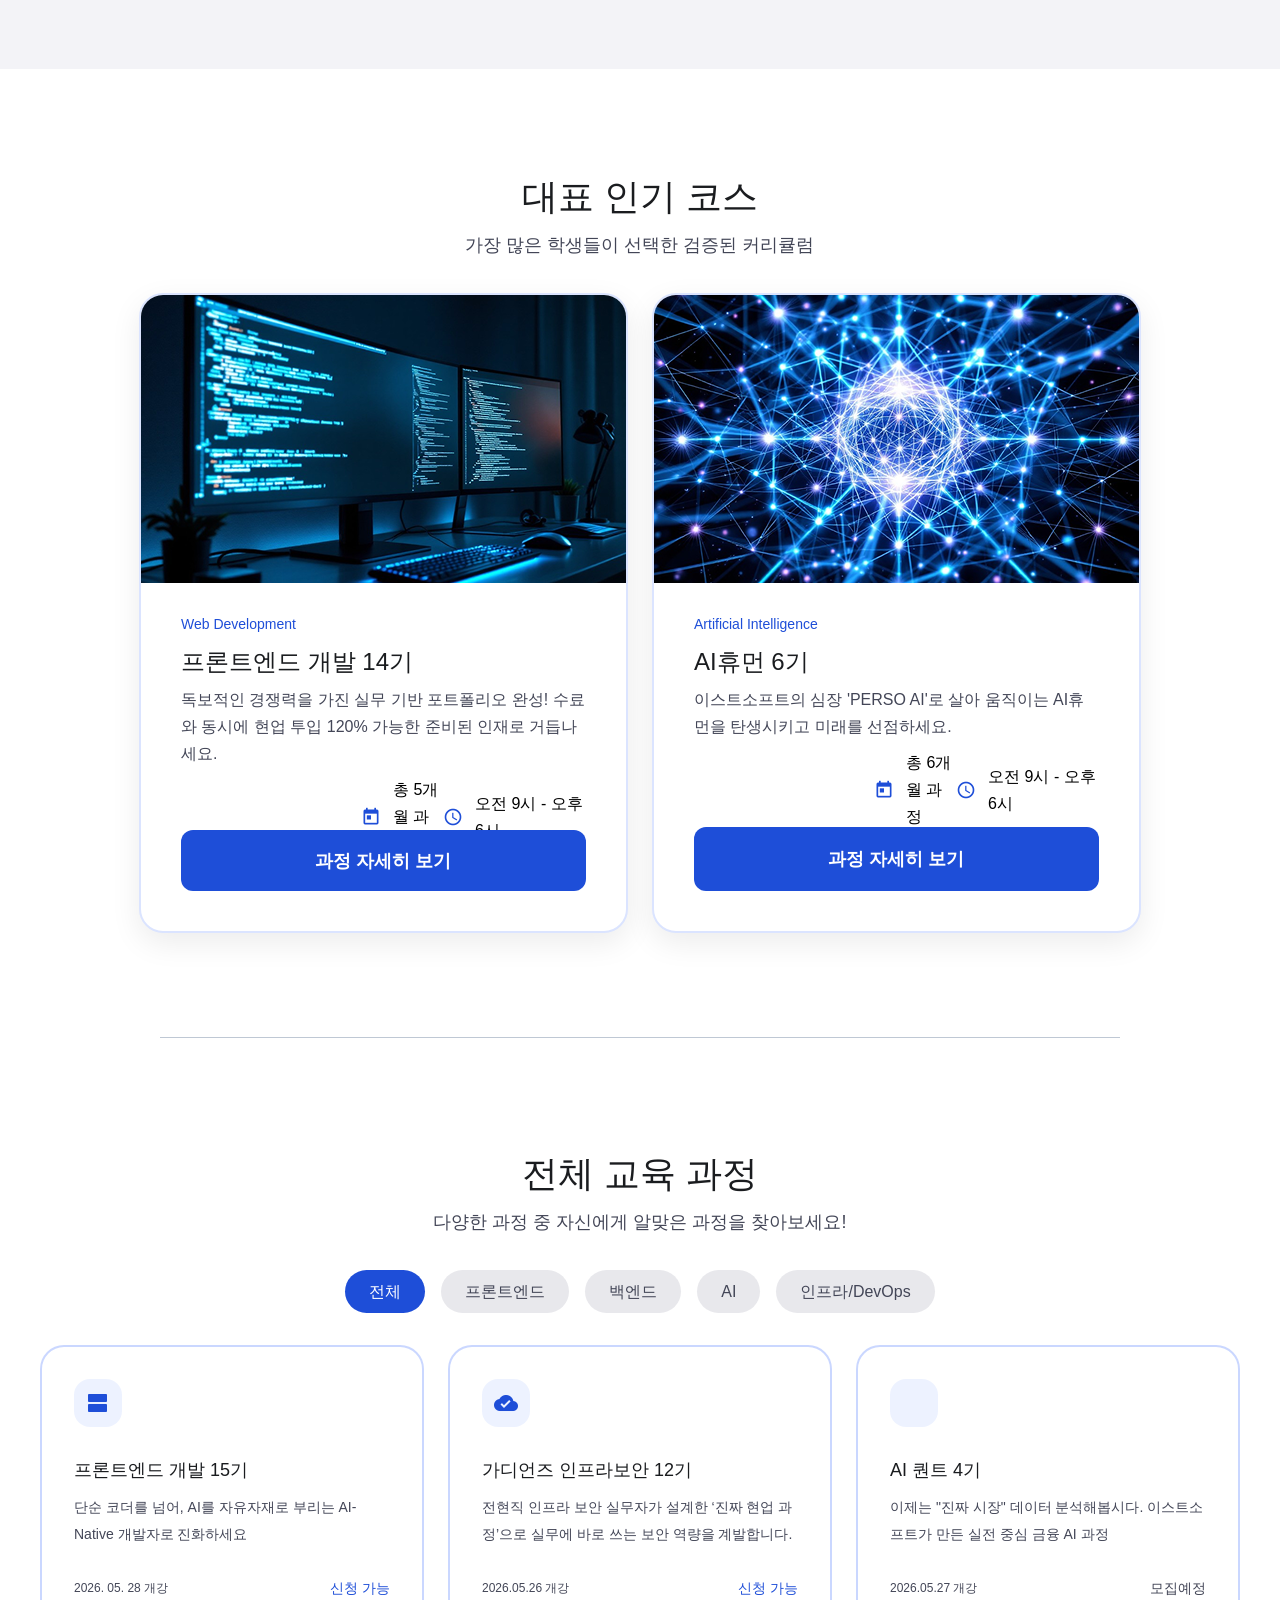
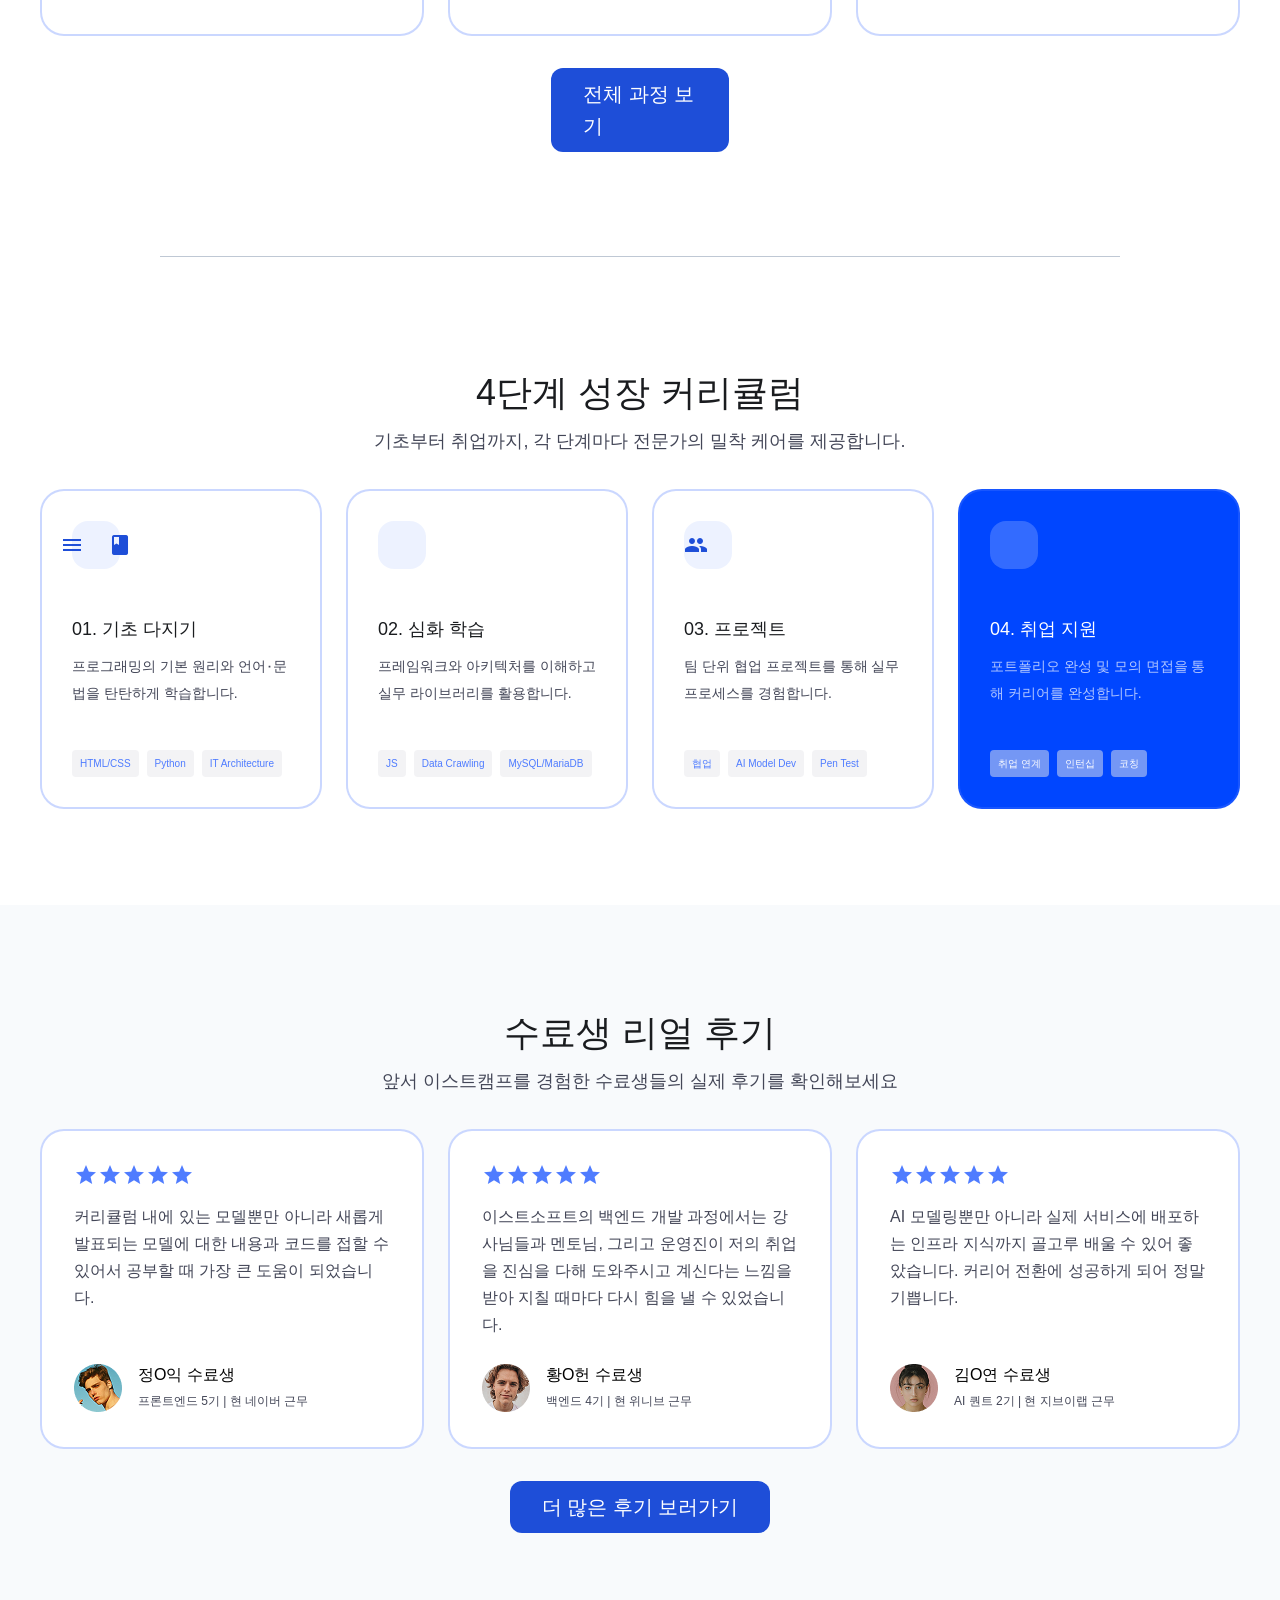
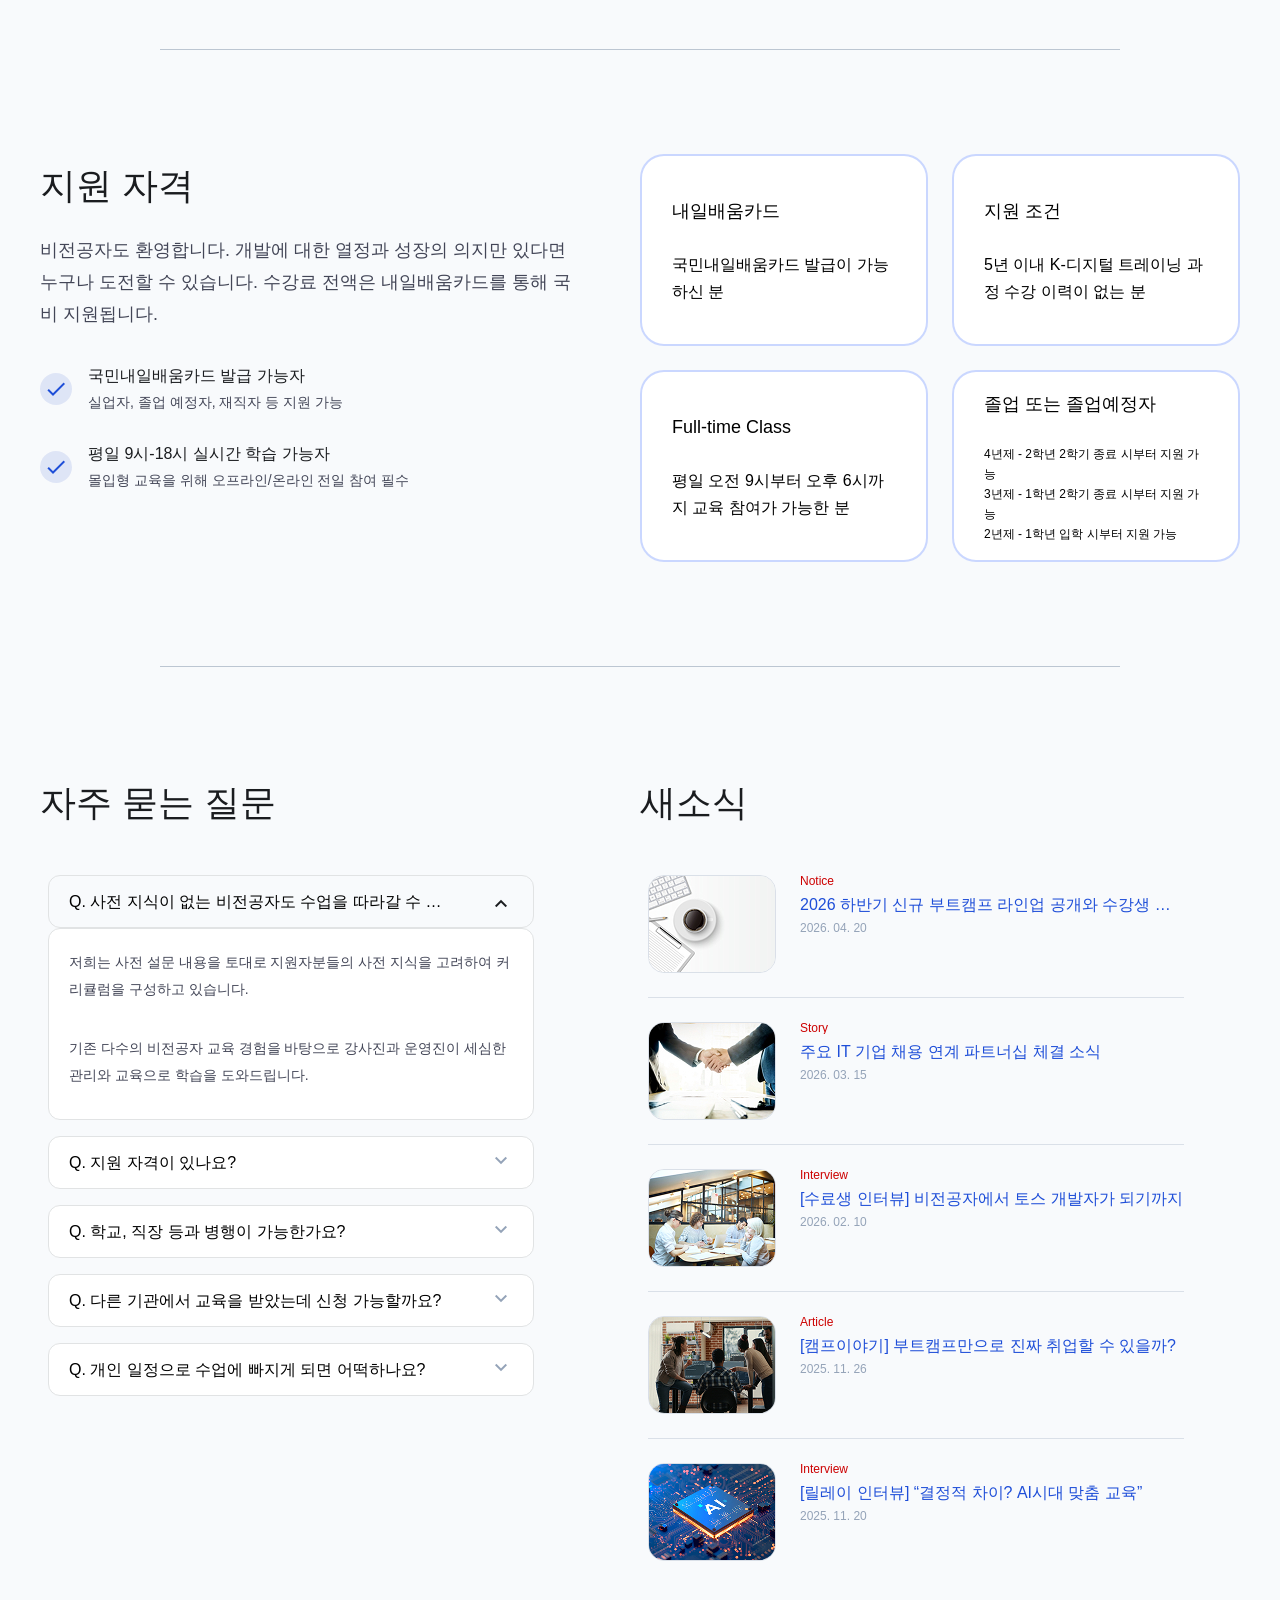
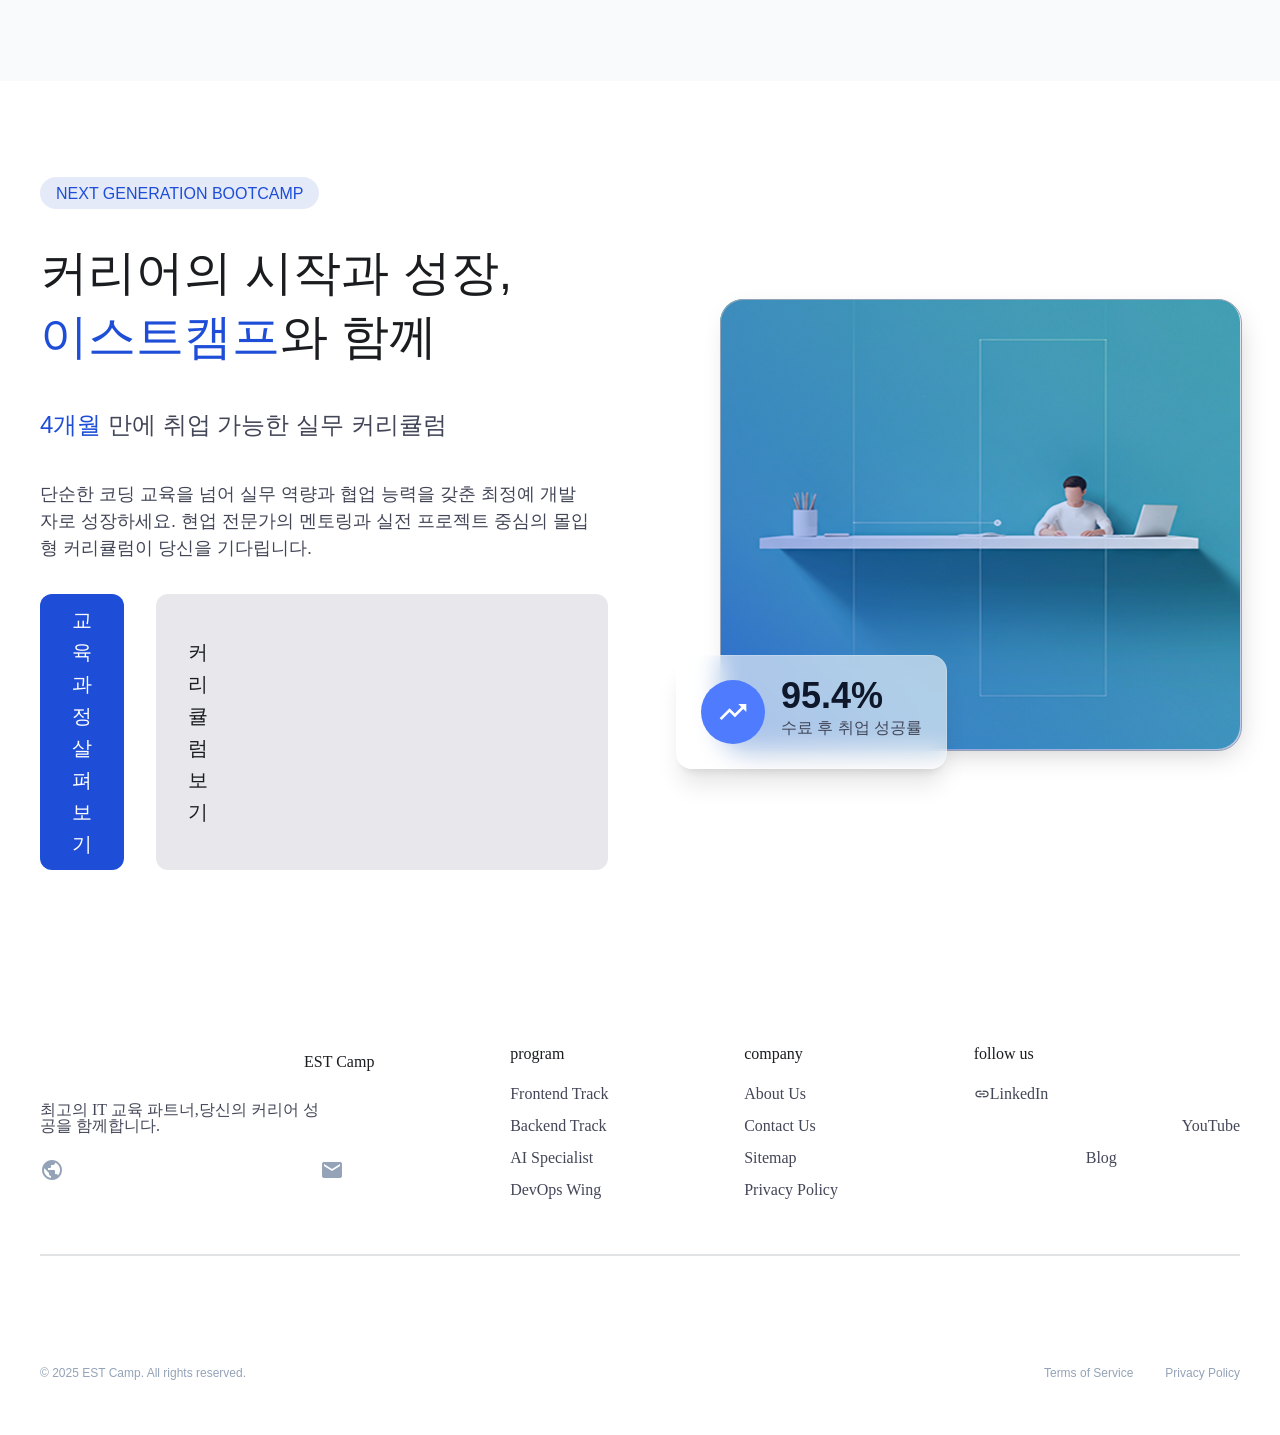
==== commit 40c45852: "Merge pull request #154 from raspbsb/feat/program-group Feat/program group" ====
--- a/index.html
+++ b/index.html
@@ -88,7 +88,7 @@
             <h2 class="heading-l">숫자로 증명하는 결과</h2>
             <p class="heading-s text-main-black">수강생 경험과 성과를 수치로 확인해보세요</p>
             <div class="data-box horizontal">
-              <ul class="data-list">
+              <ul class="data-list justify-between">
                 <li class="heading-s text-main-black">
                   누적 수강생
                   <strong class="heading-m text-title-black">5,000+</strong>
@@ -337,7 +337,7 @@
                   <span class="material-icons">analytics</span>
                 </div>
                 <div class="program-text-group">
-                  <h3>가디언즈 AI 퀀트 4기</h3>
+                  <h3>AI 퀀트 4기</h3>
                   <p class="description">
                     이제는 "진짜 시장" 데이터 분석해봅시다. 이스트소프트가 만든 실전 중심 금융 AI
                     과정
--- a/css/index.css
+++ b/css/index.css
@@ -350,7 +350,6 @@
 .programs-section-group .section-header-box {
   align-items: center;
   width: 100%;
-  
 }
 
 .programs-section-group .section-title-item {
@@ -450,6 +449,10 @@
   padding: 0;
   margin: 0;
   list-style: none;
+}
+
+.programs-section-group .additional-information-list {
+  font: var(--body-m-plus-400);
 }
 
 /* 기간 / 시간 */
@@ -541,11 +544,11 @@
   justify-content: center;
   gap: 8px;
 }
-.programs-section-group .program-text-group h3{
+.programs-section-group .program-text-group h3 {
   font: var(--heading-s);
   color: var(--title-black);
 }
-.programs-section-group .program-text-group .description{
+.programs-section-group .program-text-group .description {
   font: var(--body-m-400);
   color: var(--main-black);
 }
@@ -559,7 +562,7 @@
   font: var(--heading-s);
   color: var(--white);
 }
-.programs-section-group .icon-vertical-card-tag-blue .program-text-group-blue .description{
+.programs-section-group .icon-vertical-card-tag-blue .program-text-group-blue .description {
   font: var(--body-m-400);
   color: var(--white-alpha-70);
 }
@@ -620,7 +623,7 @@
   flex-direction: column;
   gap: 8px;
 }
-.programs-section-group .cate-btn{
+.programs-section-group .cate-btn {
   height: 43px;
   padding: 8px 24px;
   font: var(--body-m-plus-500);
@@ -628,7 +631,7 @@
   background: var(--main-button);
   border-radius: 50px;
 }
-.programs-section-group .cate-btn-blue{
+.programs-section-group .cate-btn-blue {
   height: 43px;
   padding: 8px 24px;
   font: var(--body-m-plus-500);
@@ -647,23 +650,23 @@
   justify-content: space-between;
   align-items: center;
 }
-.programs-section-group .icon-vertical-card .list-status ul li:nth-child(1){
+.programs-section-group .icon-vertical-card .list-status ul li:nth-child(1) {
   font: var(--caption-m);
   color: var(--main-black);
 }
-.programs-section-group .icon-vertical-card .list-status ul li:nth-child(2){
+.programs-section-group .icon-vertical-card .list-status ul li:nth-child(2) {
   font: var(--body-m-500);
   color: var(--primary);
 }
-.programs-section-group .icon-vertical-card .list-status-black ul li:nth-child(1){
+.programs-section-group .icon-vertical-card .list-status-black ul li:nth-child(1) {
   font: var(--caption-m);
   color: var(--main-black);
 }
-.programs-section-group .icon-vertical-card .list-status-black ul li:nth-child(2){
+.programs-section-group .icon-vertical-card .list-status-black ul li:nth-child(2) {
   font: var(--body-m-500);
   color: var(--main-black);
 }
-.programs-section-group .section-footer-box{
+.programs-section-group .section-footer-box {
   width: 178px;
   padding: 10px 32px;
 }
@@ -691,6 +694,11 @@
   margin-bottom: 32px;
 }
 
+.text-group > h2,
+.text-group > p {
+  text-align: center;
+}
+
 .trust-section .text-group .data-box {
   width: 1200px;
   height: 240px;
@@ -709,7 +717,7 @@
 }
 
 .trust-section .data-list li {
-  flex: 1;
+  /* flex: 1; */
   display: flex;
   flex-direction: column;
   justify-content: center;
@@ -717,9 +725,9 @@
   align-items: center;
 }
 
-.trust-section .data-list li:not(:last-child) {
+/* .trust-section .data-list li:not(:last-child) {
   border-right: 1px solid rgba(225, 227, 228, 0.6);
-}
+} */
 
 .trust-section .data-list strong {
   display: block;
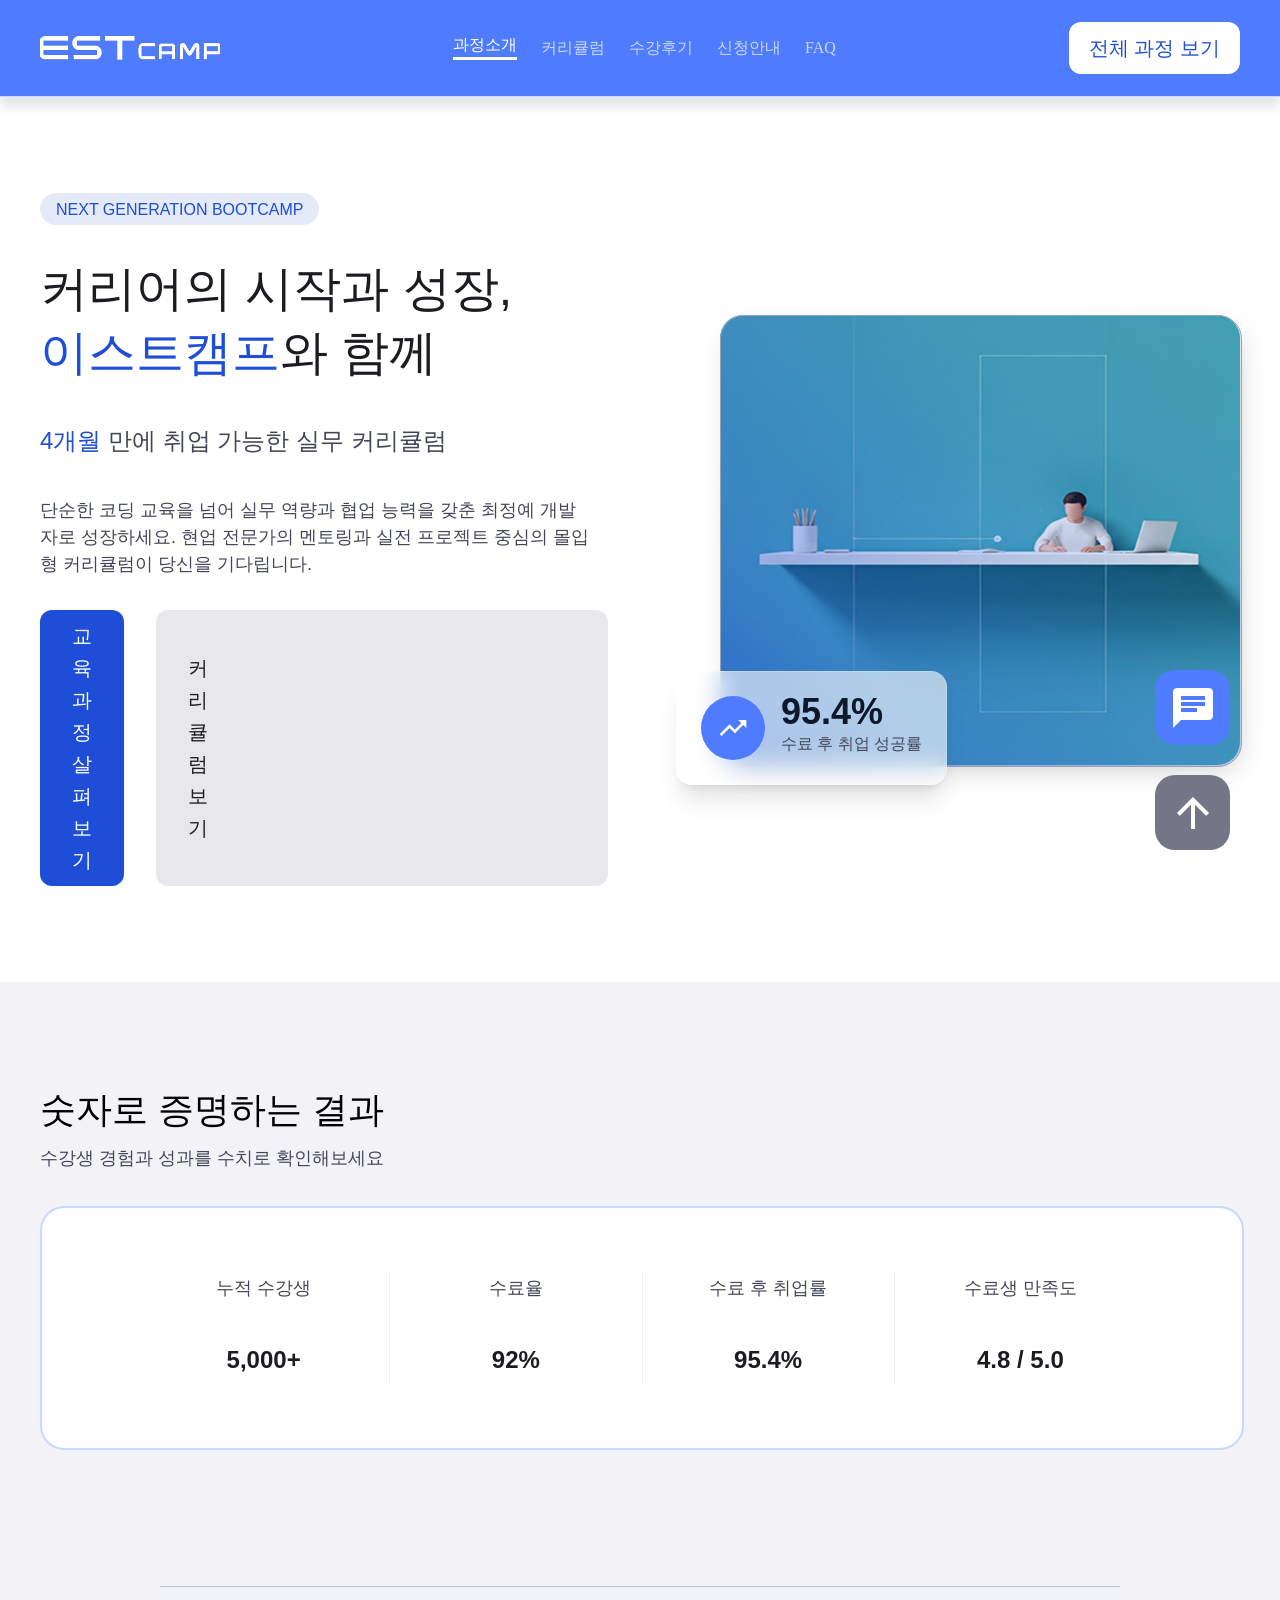
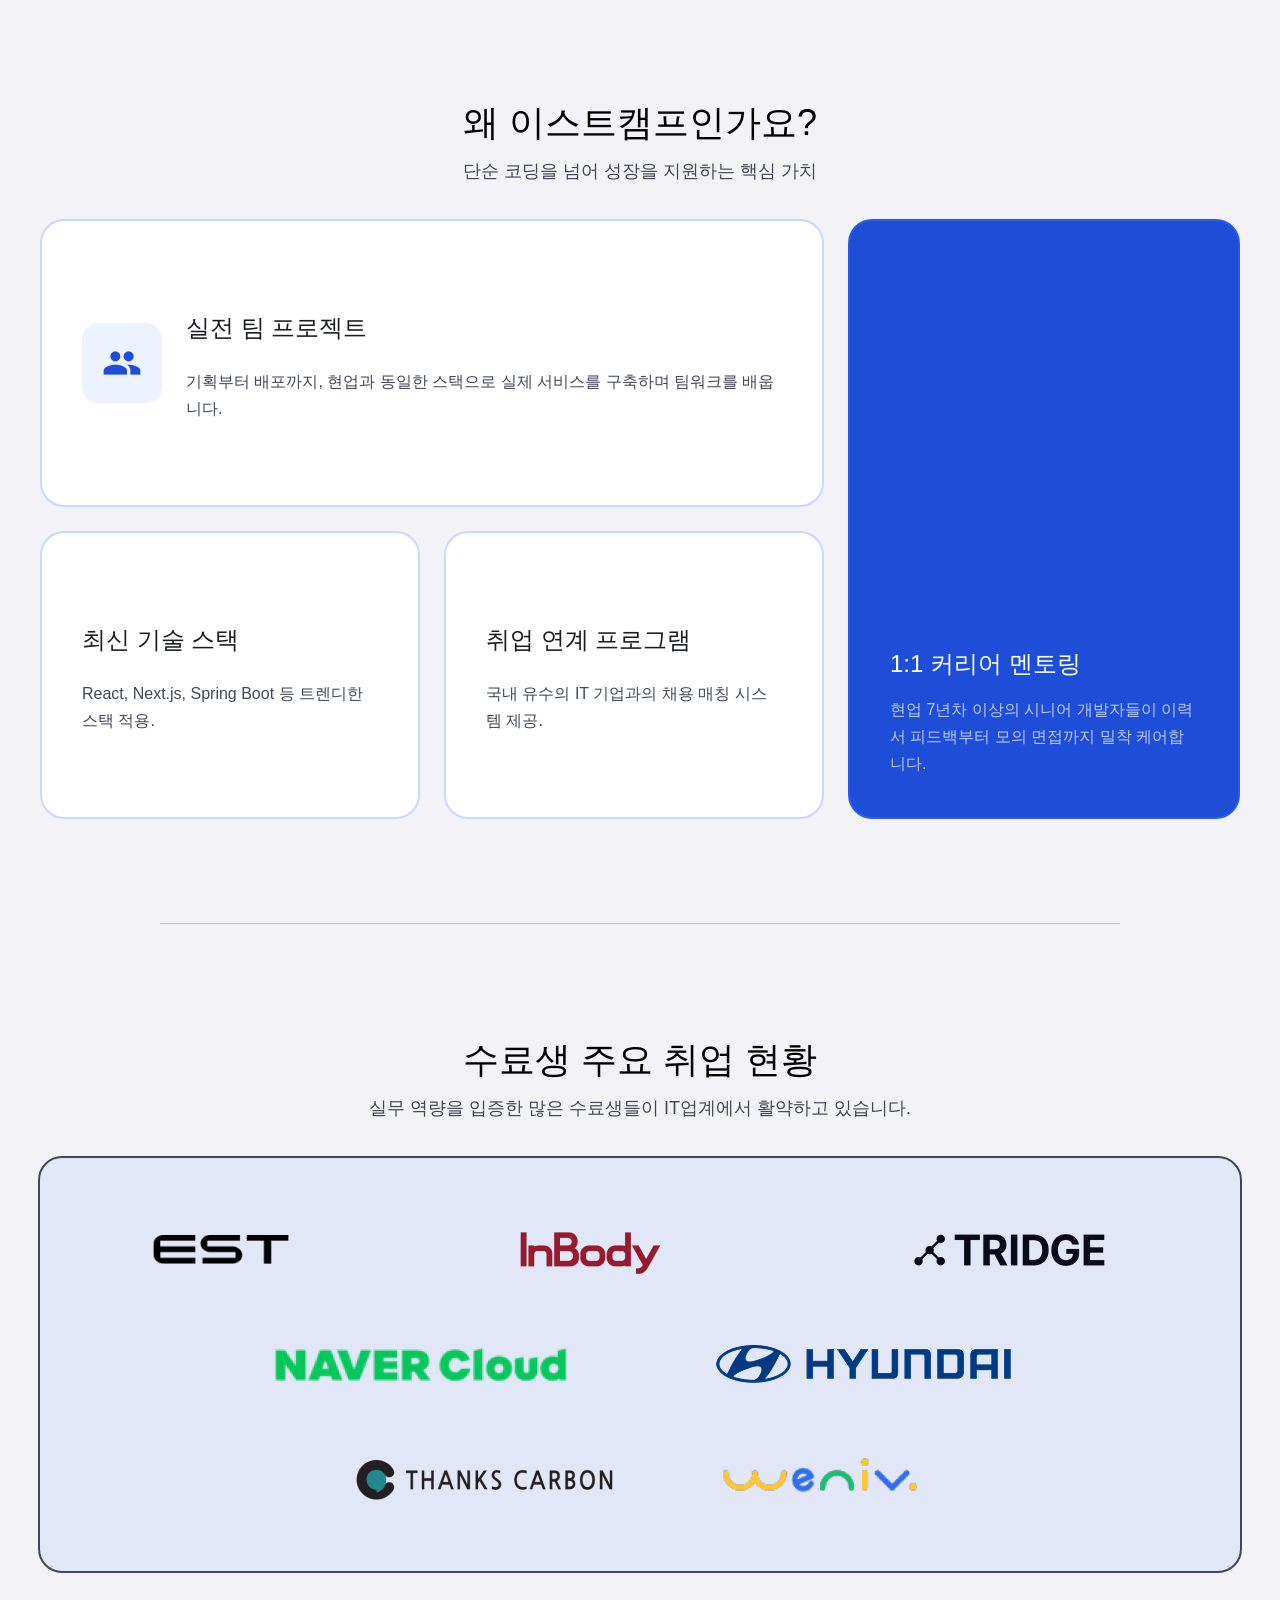
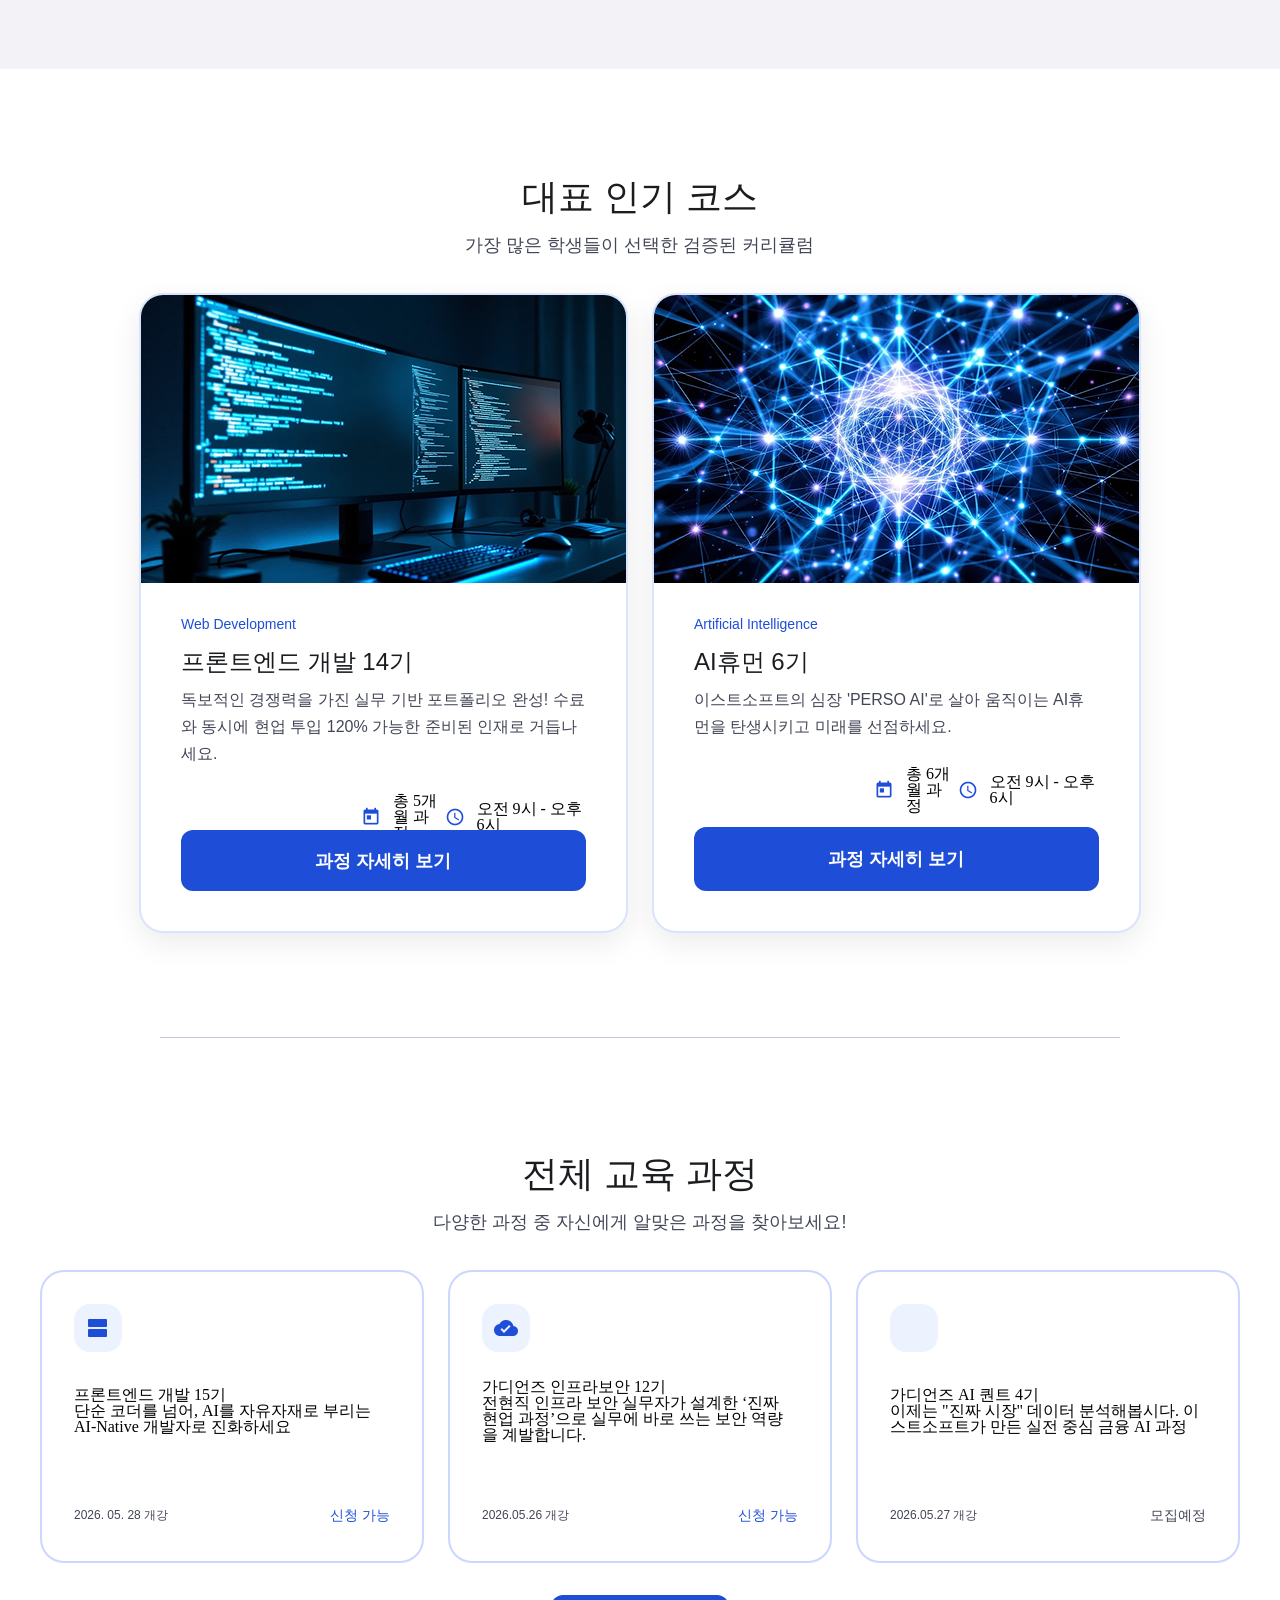
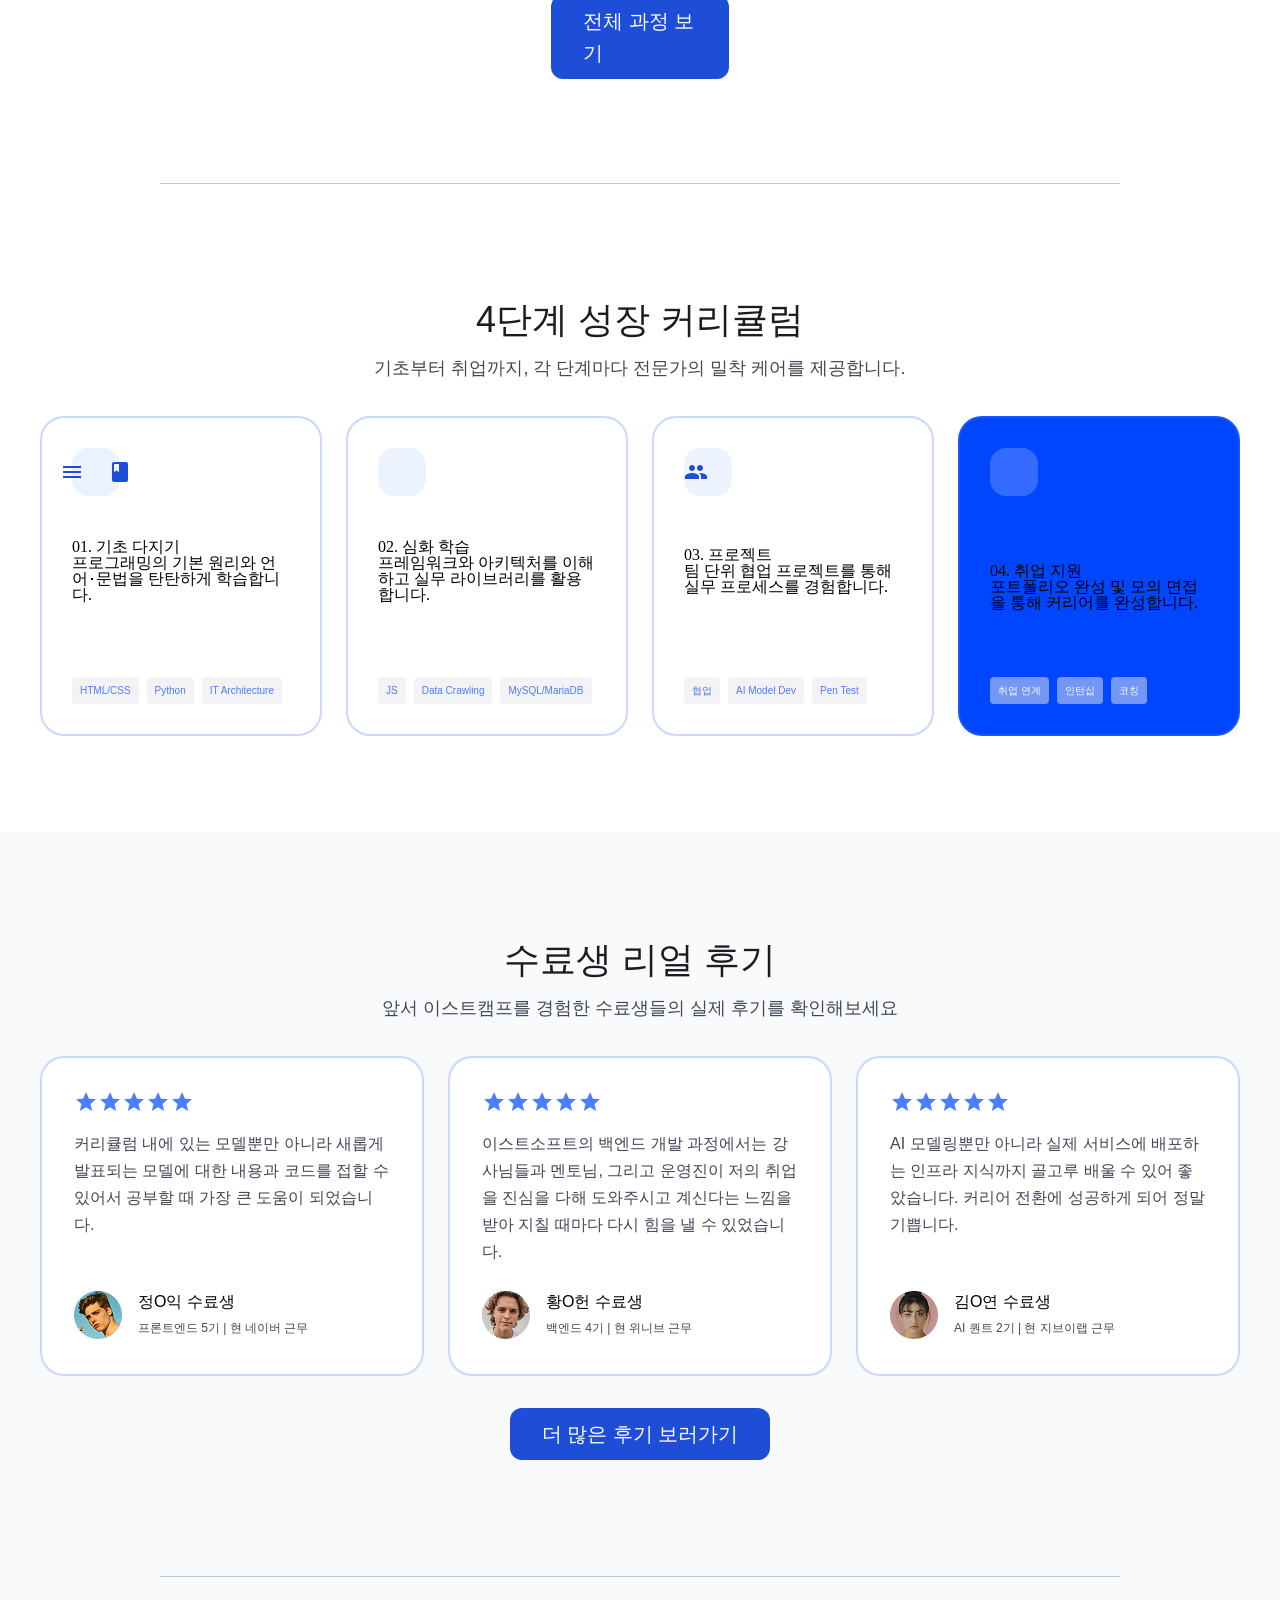
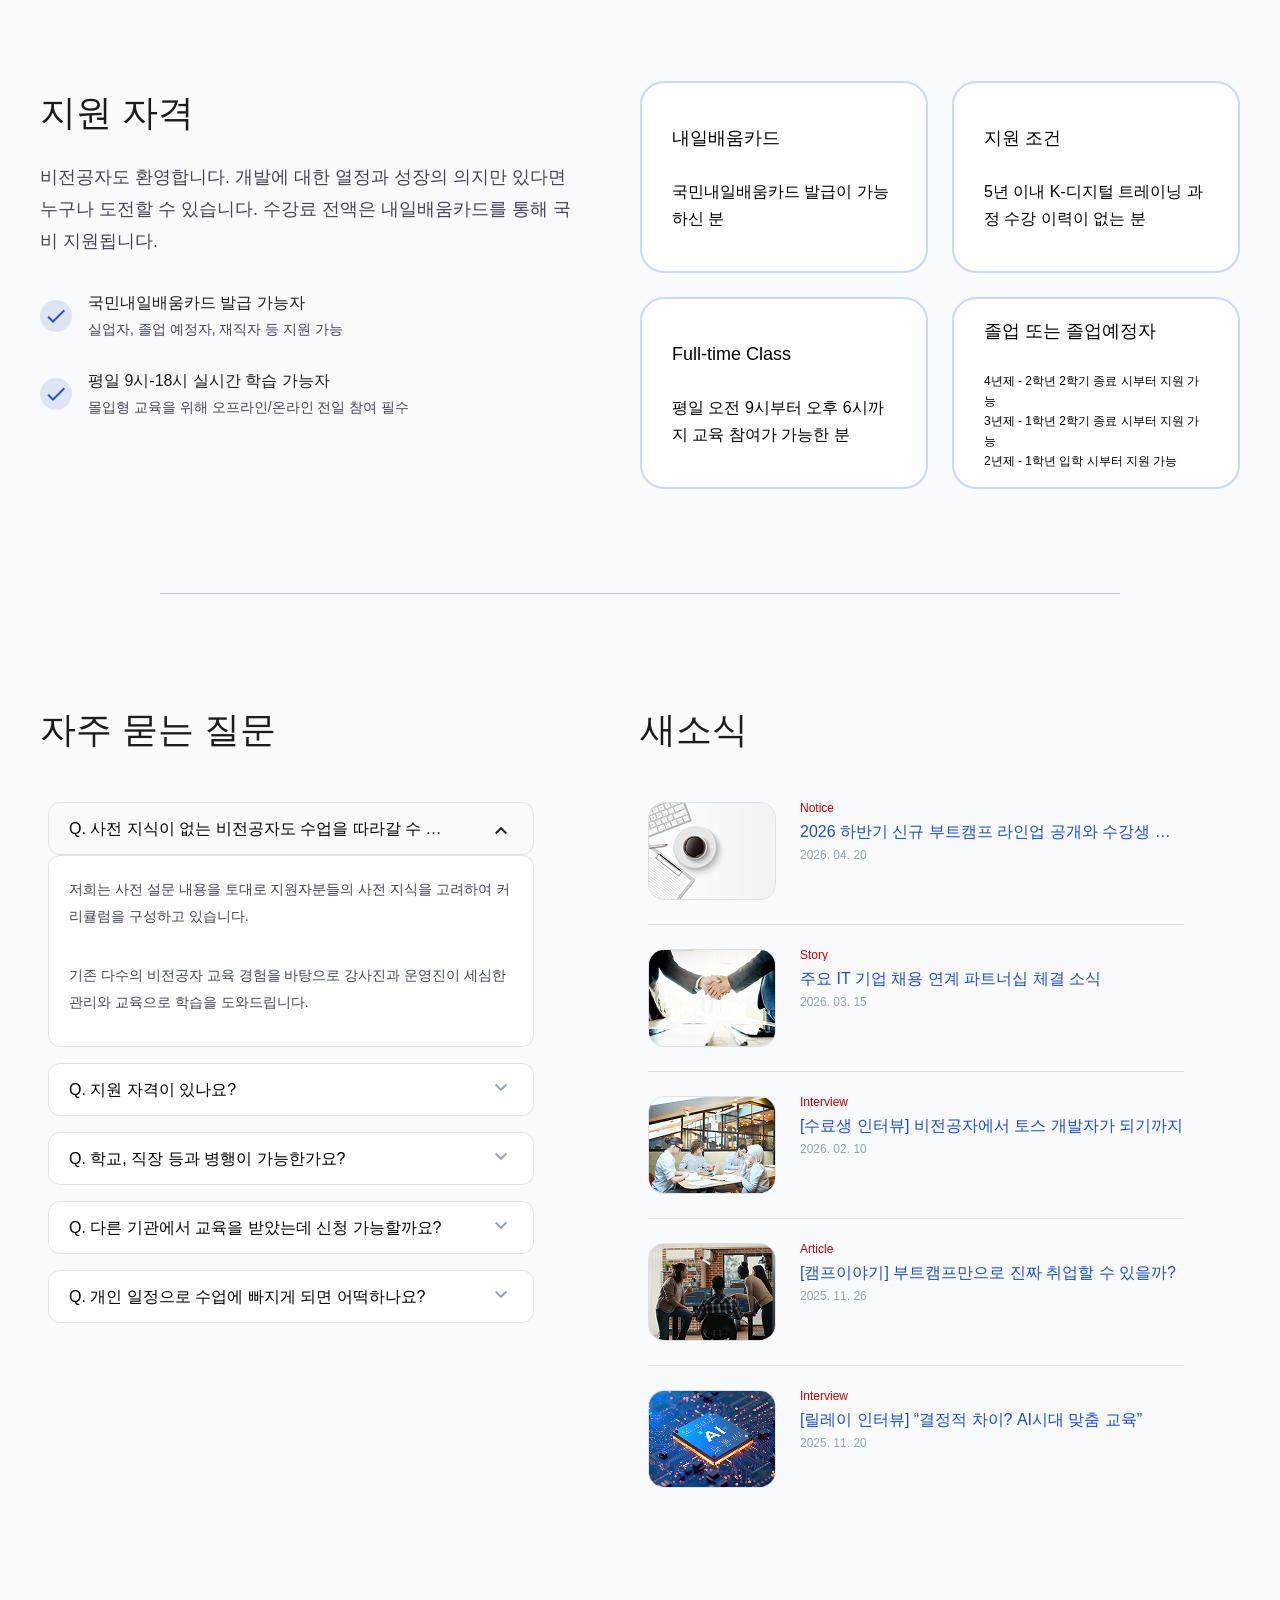
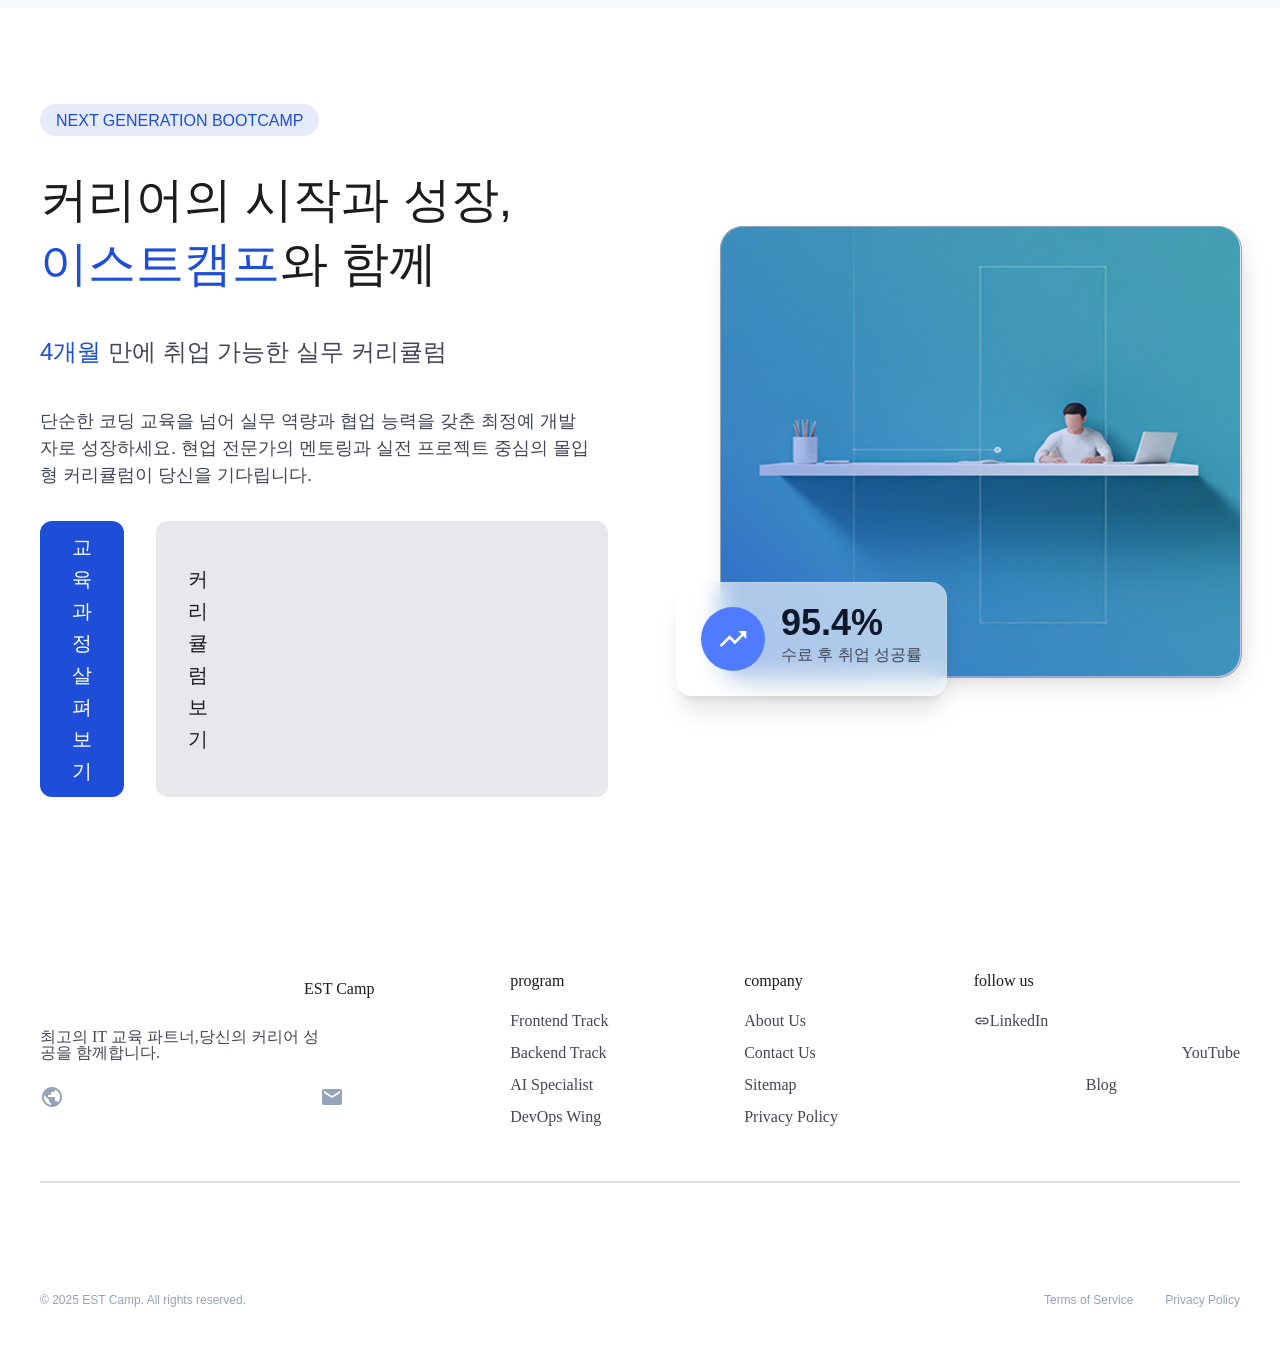
==== commit 62fdf834: "fix: error" ====
--- a/index.html
+++ b/index.html
@@ -44,39 +44,39 @@
     <main>
       <!-- Hero Section - 최예빈 작업 -->
       <section class="hero-section section container horizontal">
-  <div class="hero-content-box vertical">
-    <span>next generation bootcamp</span>
-    <h2 class="hero-title">
-      커리어의 시작과 성장,<br /><em class="point-color">이스트캠프</em>와 함께
-    </h2>
-    <p class="hero-subtitle">
-      <em class="point-color">4개월</em> 만에 취업 가능한 실무 커리큘럼
-    </p>
-    <p class="hero-description">
-      단순한 코딩 교육을 넘어 실무 역량과 협업 능력을 갖춘 최정예 개발자로
-      성장하세요. 현업 전문가의 멘토링과 실전 프로젝트 중심의 몰입형 커리큘럼이 당신을 기다립니다.
-    </p>
-    <div class="hero-cta-buttons horizontal gap-l">
-      <a href="#" class="cta-btn-main btn btn-md bg-primary text-white">교육 과정 살펴보기</a>
-      <a href="#" class="btn-sub btn btn-md bg-main-button text-title-black gap-xs">
-        커리큘럼 보기<span class="material-icons">arrow_right_alt</span>
-      </a>
-    </div>
-  </div>
-
-  <div class="image-box">
-    <img src="images/hero-image.jpg" alt="작업 중인 개발자" />
-    <div class="hero-stats-card horizontal">
-      <div class="card-icon">
-        <span class="material-icons">trending_up</span>
-      </div>
-      <div class="card-text vertical">
-        <strong>95.4%</strong>
-        <span>수료 후 취업 성공률</span>
-      </div>
-    </div>
-  </div>
-</section>
+        <div class="hero-content-box vertical">
+          <span>next generation bootcamp</span>
+          <h2 class="hero-title">
+            커리어의 시작과 성장,<br /><em class="point-color">이스트캠프</em>와 함께
+          </h2>
+          <p class="hero-subtitle">
+            <em class="point-color">4개월</em> 만에 취업 가능한 실무 커리큘럼
+          </p>
+          <p class="hero-description">
+            단순한 코딩 교육을 넘어 실무 역량과 협업 능력을 갖춘 최정예 개발자로 성장하세요. 현업
+            전문가의 멘토링과 실전 프로젝트 중심의 몰입형 커리큘럼이 당신을 기다립니다.
+          </p>
+          <div class="hero-cta-buttons horizontal gap-l">
+            <a href="#" class="cta-btn-main btn btn-md bg-primary text-white">교육 과정 살펴보기</a>
+            <a href="#" class="btn-sub btn btn-md bg-main-button text-title-black gap-xs">
+              커리큘럼 보기<span class="material-icons">arrow_right_alt</span>
+            </a>
+          </div>
+        </div>
+
+        <div class="image-box">
+          <img src="images/hero-image.jpg" alt="작업 중인 개발자" />
+          <div class="hero-stats-card horizontal">
+            <div class="card-icon">
+              <span class="material-icons">trending_up</span>
+            </div>
+            <div class="card-text vertical">
+              <strong>95.4%</strong>
+              <span>수료 후 취업 성공률</span>
+            </div>
+          </div>
+        </div>
+      </section>
       <!-- Hero Section 종료 -->
 
       <!-- Trust Group - 김해나 작업 -->
@@ -88,7 +88,7 @@
             <h2 class="heading-l">숫자로 증명하는 결과</h2>
             <p class="heading-s text-main-black">수강생 경험과 성과를 수치로 확인해보세요</p>
             <div class="data-box horizontal">
-              <ul class="data-list justify-between">
+              <ul class="data-list">
                 <li class="heading-s text-main-black">
                   누적 수강생
                   <strong class="heading-m text-title-black">5,000+</strong>
@@ -281,14 +281,6 @@
                 다양한 과정 중 자신에게 알맞은 과정을 찾아보세요!
               </p>
             </div>
-            <!-- 2. 카테고리 버튼 -->
-            <div class="category-buttons gap-s horizontal">
-              <button class="btn cate-btn-blue">전체</button>
-              <button class="btn cate-btn">프론트엔드</button>
-              <button class="btn cate-btn">백엔드</button>
-              <button class="btn cate-btn">AI</button>
-              <button class="btn cate-btn">인프라/DevOps</button>
-            </div>
 
             <!-- 3. 프로그램 카드 리스트 (3개 구성) -->
             <div class="all-courses-list gap-m horizontal">
@@ -297,7 +289,7 @@
                 <div class="icon-box-small">
                   <span class="material-icons">view_agenda</span>
                 </div>
-                <div class="program-text-group">
+                <div class="text-group">
                   <h3>프론트엔드 개발 15기</h3>
                   <p class="description">
                     단순 코더를 넘어, AI를 자유자재로 부리는 AI-Native 개발자로 진화하세요
@@ -316,7 +308,7 @@
                 <div class="icon-box-small">
                   <span class="material-icons">cloud_done</span>
                 </div>
-                <div class="program-text-group">
+                <div class="text-group">
                   <h3>가디언즈 인프라보안 12기</h3>
                   <p class="description">
                     전현직 인프라 보안 실무자가 설계한 ‘진짜 현업 과정’으로 실무에 바로 쓰는 보안
@@ -336,8 +328,8 @@
                 <div class="icon-box-small">
                   <span class="material-icons">analytics</span>
                 </div>
-                <div class="program-text-group">
-                  <h3>AI 퀀트 4기</h3>
+                <div class="text-group">
+                  <h3>가디언즈 AI 퀀트 4기</h3>
                   <p class="description">
                     이제는 "진짜 시장" 데이터 분석해봅시다. 이스트소프트가 만든 실전 중심 금융 AI
                     과정
@@ -378,7 +370,7 @@
                 <div class="icon-box-small">
                   <span class="material-icons">menu_book</span>
                 </div>
-                <div class="program-text-group">
+                <div class="text-group">
                   <h3>01. 기초 다지기</h3>
                   <p class="description">
                     프로그래밍의 기본 원리와 언어⋅문법을 탄탄하게 학습합니다.
@@ -398,7 +390,7 @@
                 <div class="icon-box-small">
                   <span class="material-icons">psychology</span>
                 </div>
-                <div class="program-text-group">
+                <div class="text-group">
                   <h3>02. 심화 학습</h3>
                   <p class="description">
                     프레임워크와 아키텍처를 이해하고 실무 라이브러리를 활용합니다.
@@ -418,7 +410,7 @@
                 <div class="icon-box-small">
                   <span class="material-icons">groups</span>
                 </div>
-                <div class="program-text-group">
+                <div class="text-group">
                   <h3>03. 프로젝트</h3>
                   <p class="description">
                     팀 단위 협업 프로젝트를 통해 실무 프로세스를 경험합니다.
@@ -438,7 +430,7 @@
                 <div class="icon-box-small-blue">
                   <span class="material-icons">work_outline</span>
                 </div>
-                <div class="program-text-group-blue">
+                <div class="text-group-blue">
                   <h3>04. 취업 지원</h3>
                   <p class="description">
                     포트폴리오 완성 및 모의 면접을 통해 커리어를 완성합니다.
@@ -935,18 +927,18 @@
             </a>
           </div>
         </div>
-          <div class="image-box">
-            <img src="images/hero-image.jpg" alt="작업 중인 개발자" />
-            <article class="hero-stats-card horizontal">
-              <div class="card-icon">
-                <span class="material-icons">trending_up</span>
-              </div>
-              <div class="card-text vertical">
-                <strong>95.4%</strong>
-                <span>수료 후 취업 성공률</span>
-              </div>
-            </article>
-          </div>
+        <div class="image-box">
+          <img src="images/hero-image.jpg" alt="작업 중인 개발자" />
+          <article class="hero-stats-card horizontal">
+            <div class="card-icon">
+              <span class="material-icons">trending_up</span>
+            </div>
+            <div class="card-text vertical">
+              <strong>95.4%</strong>
+              <span>수료 후 취업 성공률</span>
+            </div>
+          </article>
+        </div>
       </section>
       <!--최종 CTA 최예빈 작업끝-->
     </main>
--- a/css/index.css
+++ b/css/index.css
@@ -451,10 +451,6 @@
   list-style: none;
 }
 
-.programs-section-group .additional-information-list {
-  font: var(--body-m-plus-400);
-}
-
 /* 기간 / 시간 */
 .programs-section-group .image-card-big-item .period-item,
 .programs-section-group .image-card-big-item .class-time-item {
@@ -694,11 +690,6 @@
   margin-bottom: 32px;
 }
 
-.text-group > h2,
-.text-group > p {
-  text-align: center;
-}
-
 .trust-section .text-group .data-box {
   width: 1200px;
   height: 240px;
@@ -717,7 +708,7 @@
 }
 
 .trust-section .data-list li {
-  /* flex: 1; */
+  flex: 1;
   display: flex;
   flex-direction: column;
   justify-content: center;
@@ -725,9 +716,9 @@
   align-items: center;
 }
 
-/* .trust-section .data-list li:not(:last-child) {
+.trust-section .data-list li:not(:last-child) {
   border-right: 1px solid rgba(225, 227, 228, 0.6);
-} */
+}
 
 .trust-section .data-list strong {
   display: block;
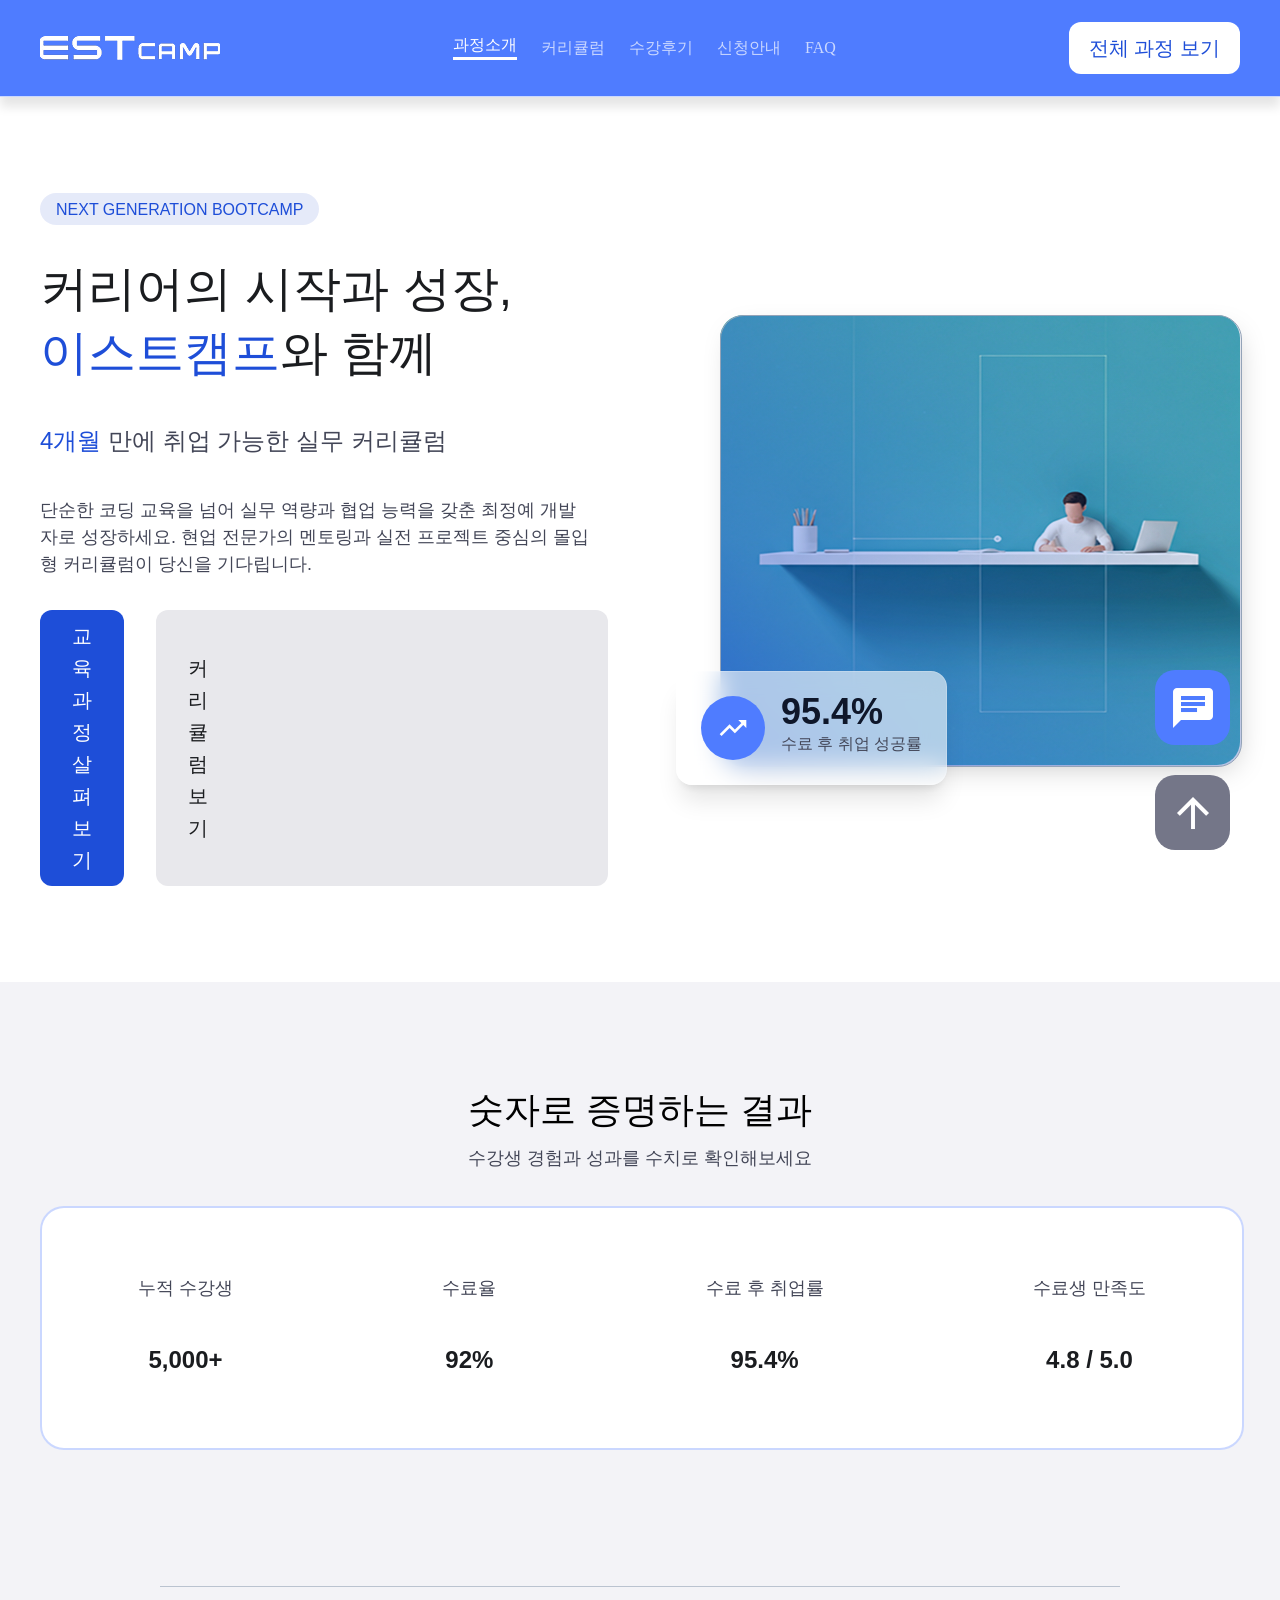
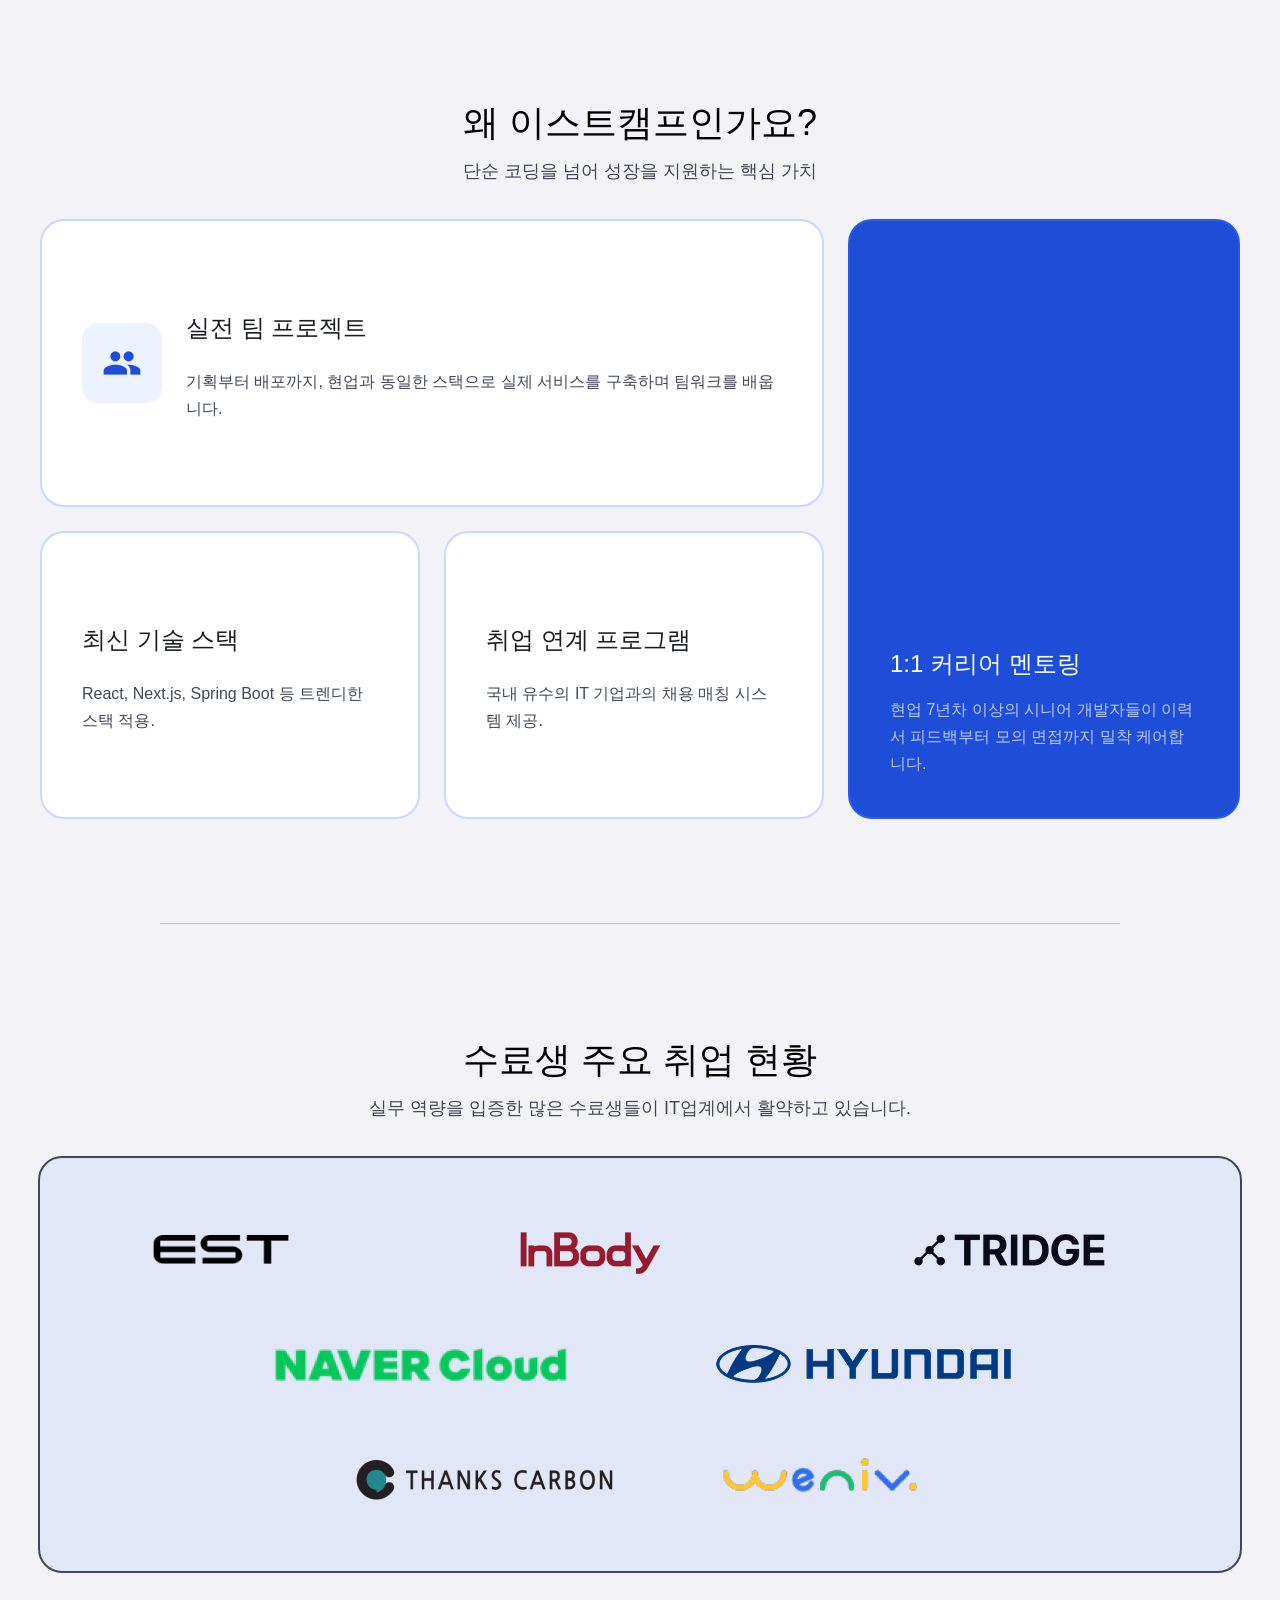
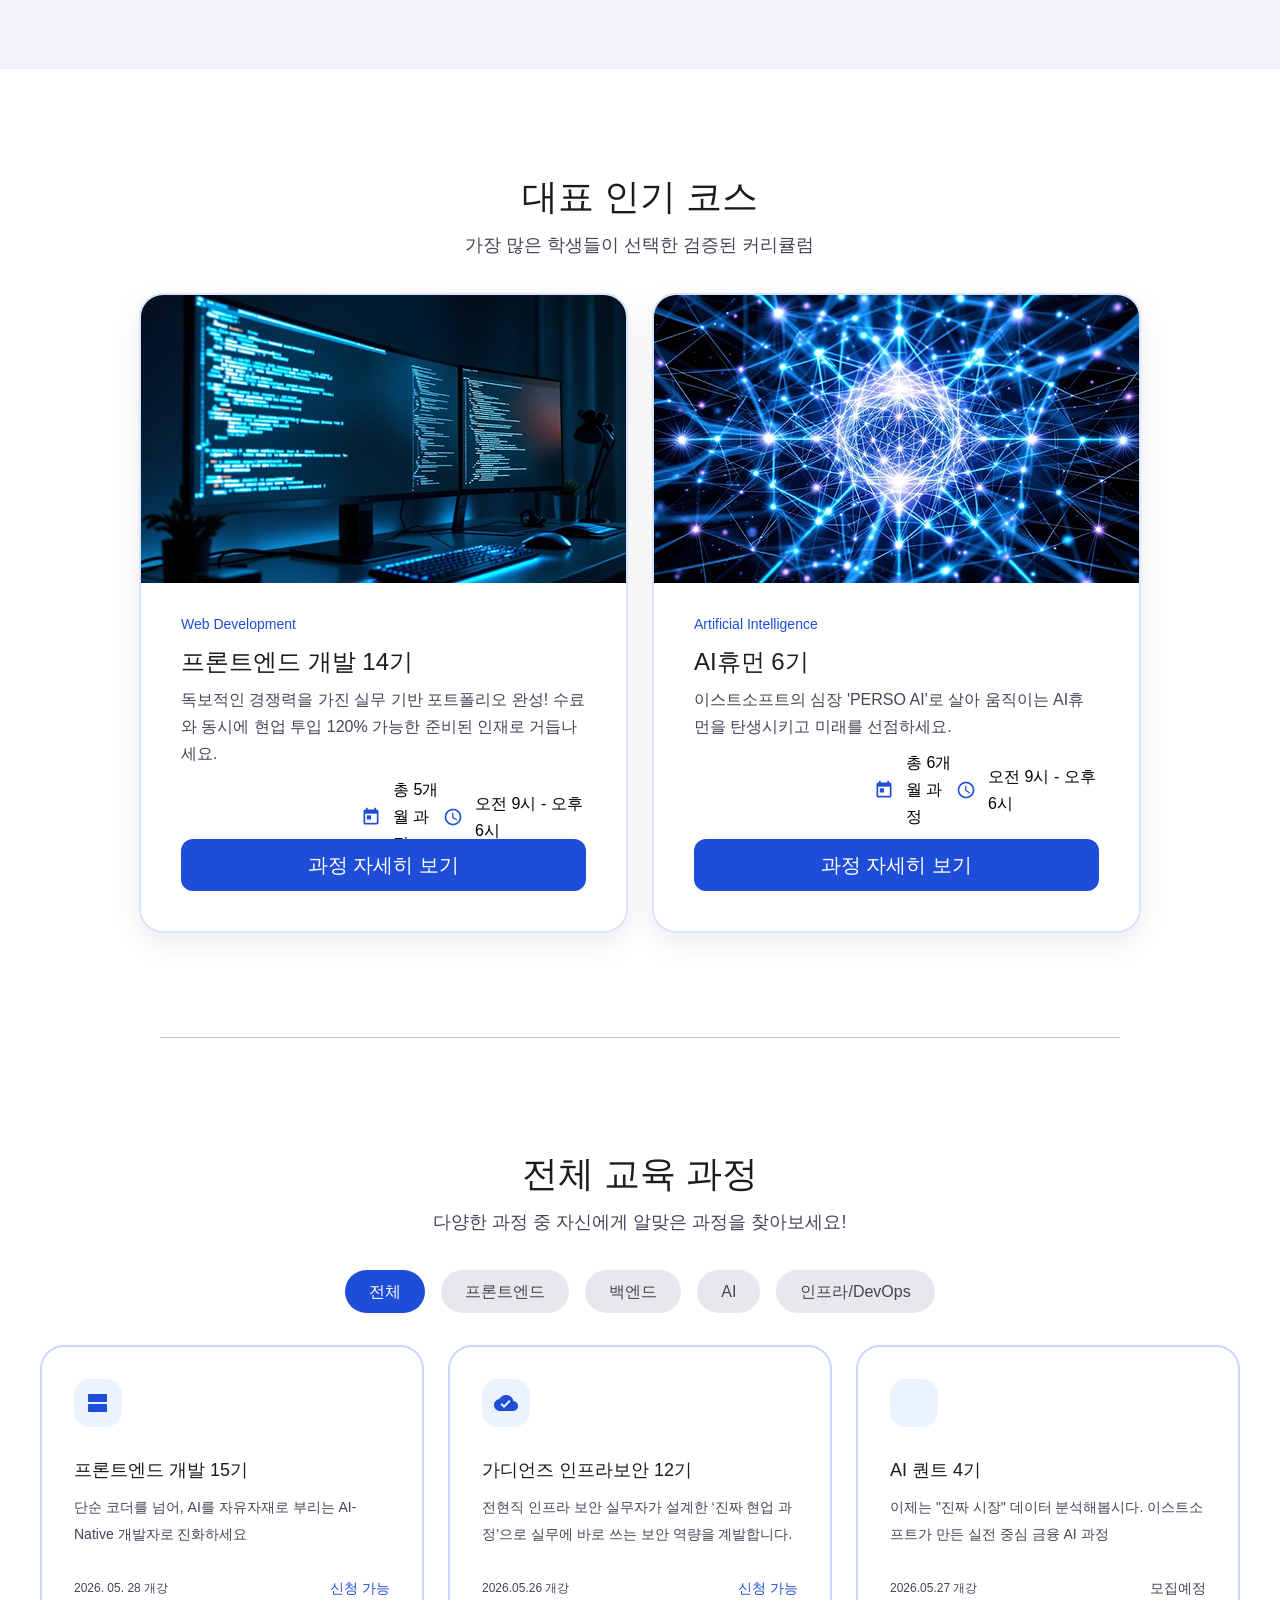
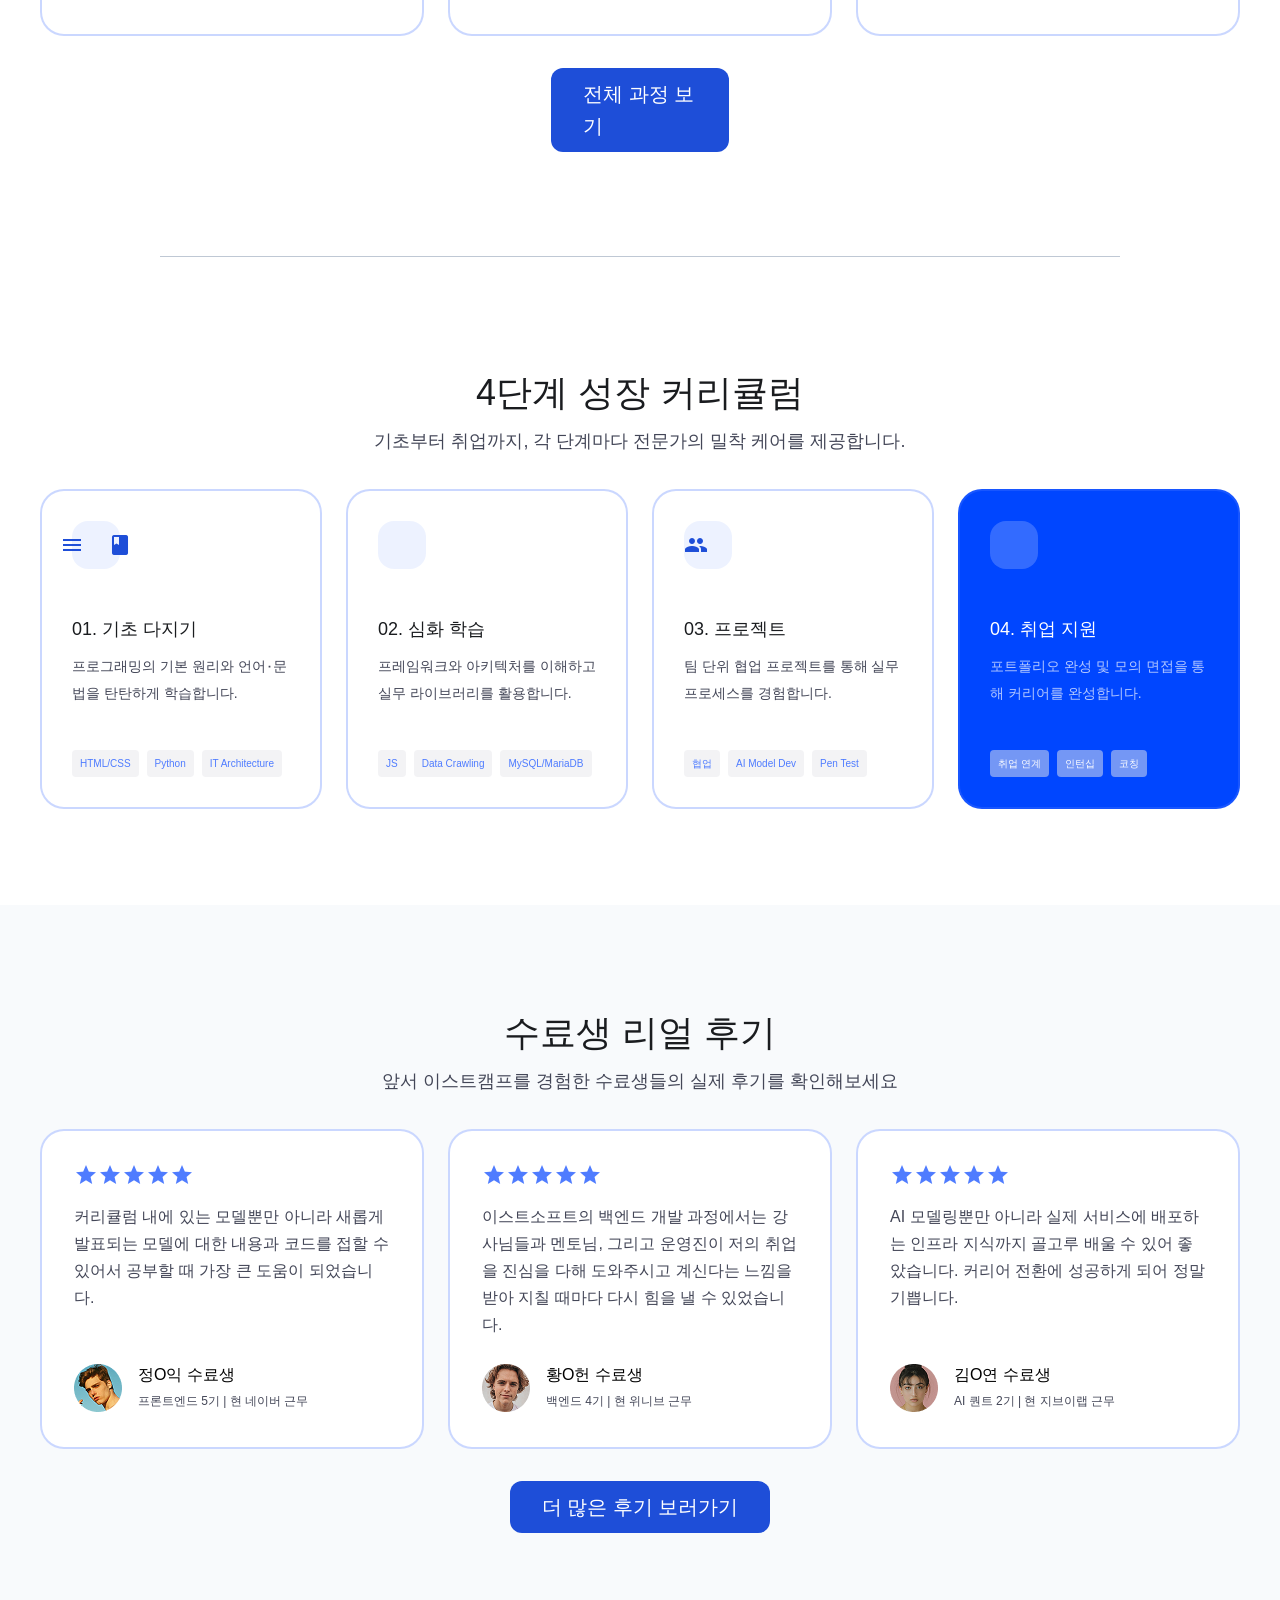
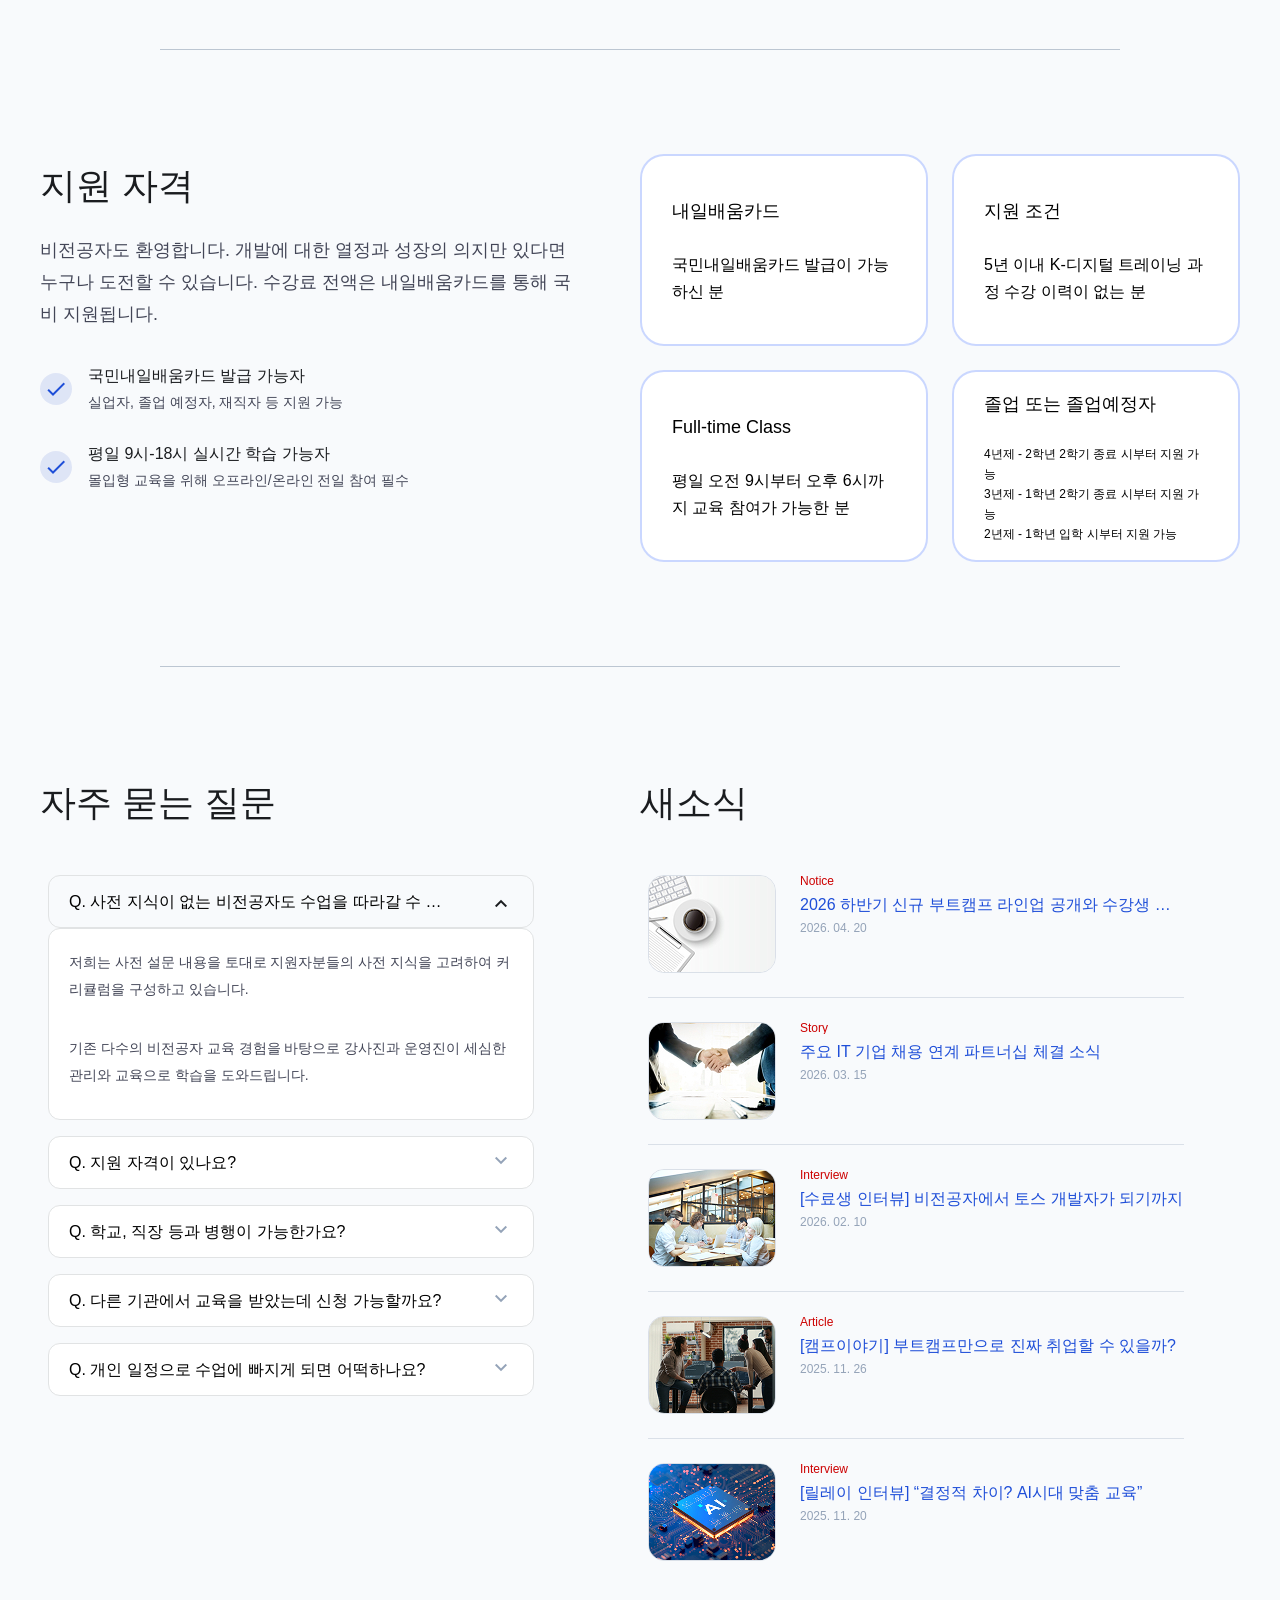
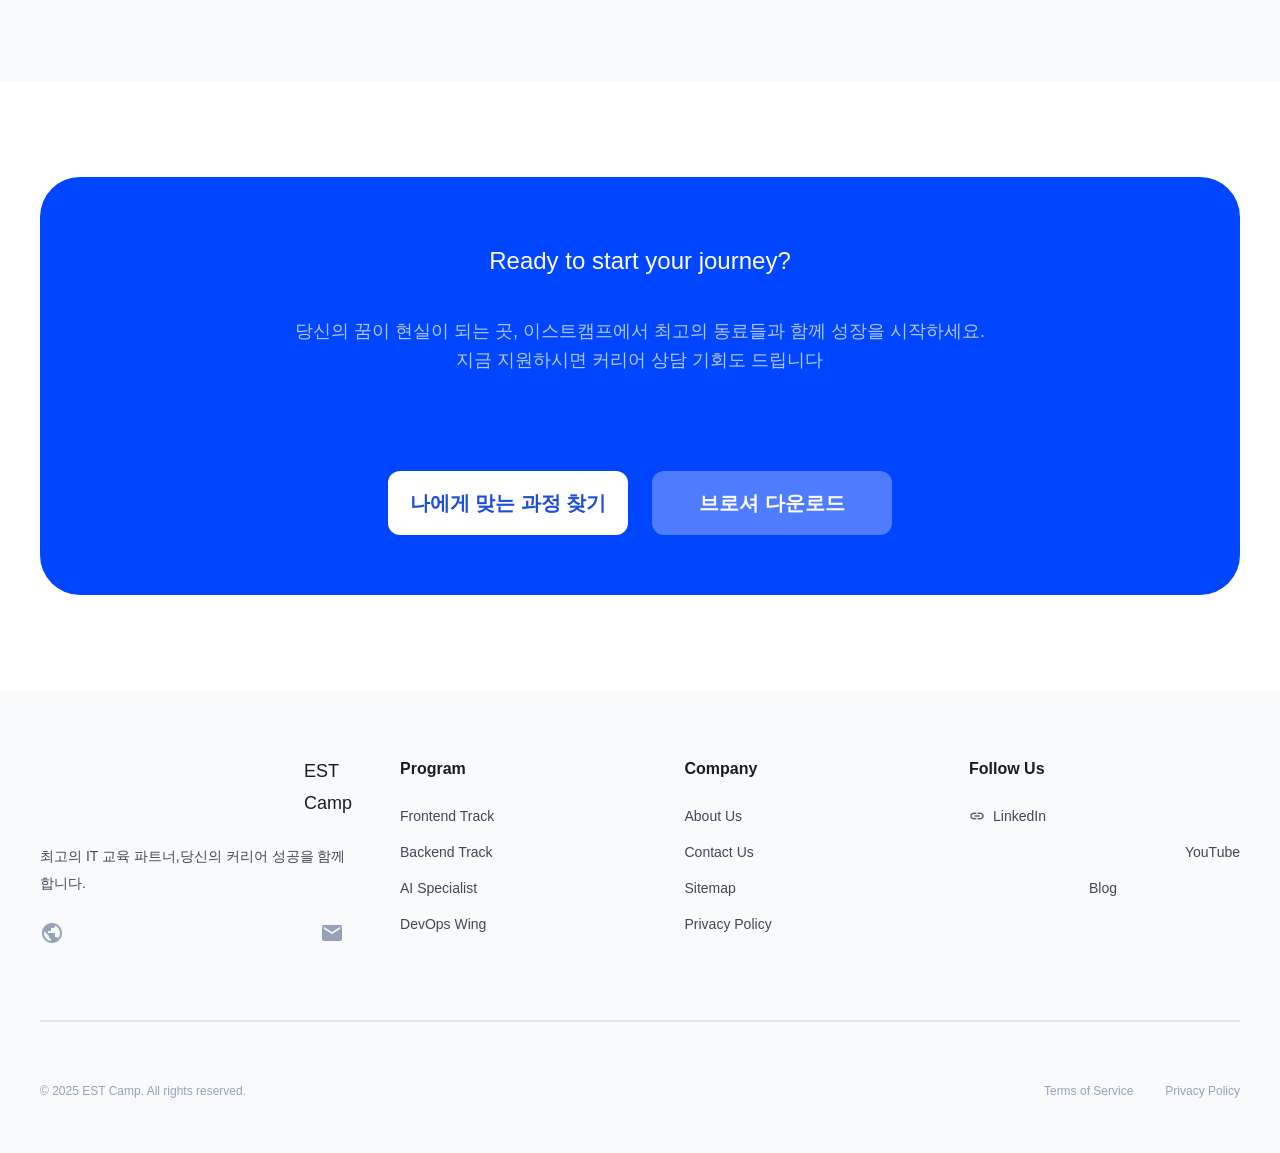
==== commit e584ae4d: "fix: footer" ====
--- a/index.html
+++ b/index.html
@@ -88,7 +88,7 @@
             <h2 class="heading-l">숫자로 증명하는 결과</h2>
             <p class="heading-s text-main-black">수강생 경험과 성과를 수치로 확인해보세요</p>
             <div class="data-box horizontal">
-              <ul class="data-list">
+              <ul class="data-list justify-between">
                 <li class="heading-s text-main-black">
                   누적 수강생
                   <strong class="heading-m text-title-black">5,000+</strong>
@@ -226,7 +226,7 @@
                     </ul>
                   </div>
 
-                  <a href="/program-detail" class="cta-button-main-item"> 과정 자세히 보기 </a>
+                  <a href="#" class="cta-button-main-item btn btn-md text-white bg-primary"> 과정 자세히 보기 </a>
                 </div>
               </article>
 
@@ -263,7 +263,7 @@
                     </ul>
                   </div>
 
-                  <a href="/program-detail" class="cta-button-main-item"> 과정 자세히 보기 </a>
+                  <a href="#" class="cta-button-main-item btn btn-md text-white bg-primary"> 과정 자세히 보기 </a>
                 </div>
               </article>
             </div>
@@ -281,6 +281,14 @@
                 다양한 과정 중 자신에게 알맞은 과정을 찾아보세요!
               </p>
             </div>
+            <!-- 2. 카테고리 버튼 -->
+            <div class="category-buttons gap-s horizontal">
+              <button class="btn cate-btn-blue">전체</button>
+              <button class="btn cate-btn">프론트엔드</button>
+              <button class="btn cate-btn">백엔드</button>
+              <button class="btn cate-btn">AI</button>
+              <button class="btn cate-btn">인프라/DevOps</button>
+            </div>
 
             <!-- 3. 프로그램 카드 리스트 (3개 구성) -->
             <div class="all-courses-list gap-m horizontal">
@@ -289,7 +297,7 @@
                 <div class="icon-box-small">
                   <span class="material-icons">view_agenda</span>
                 </div>
-                <div class="text-group">
+                <div class="program-text-group">
                   <h3>프론트엔드 개발 15기</h3>
                   <p class="description">
                     단순 코더를 넘어, AI를 자유자재로 부리는 AI-Native 개발자로 진화하세요
@@ -308,7 +316,7 @@
                 <div class="icon-box-small">
                   <span class="material-icons">cloud_done</span>
                 </div>
-                <div class="text-group">
+                <div class="program-text-group">
                   <h3>가디언즈 인프라보안 12기</h3>
                   <p class="description">
                     전현직 인프라 보안 실무자가 설계한 ‘진짜 현업 과정’으로 실무에 바로 쓰는 보안
@@ -328,8 +336,8 @@
                 <div class="icon-box-small">
                   <span class="material-icons">analytics</span>
                 </div>
-                <div class="text-group">
-                  <h3>가디언즈 AI 퀀트 4기</h3>
+                <div class="program-text-group">
+                  <h3>AI 퀀트 4기</h3>
                   <p class="description">
                     이제는 "진짜 시장" 데이터 분석해봅시다. 이스트소프트가 만든 실전 중심 금융 AI
                     과정
@@ -370,7 +378,7 @@
                 <div class="icon-box-small">
                   <span class="material-icons">menu_book</span>
                 </div>
-                <div class="text-group">
+                <div class="program-text-group">
                   <h3>01. 기초 다지기</h3>
                   <p class="description">
                     프로그래밍의 기본 원리와 언어⋅문법을 탄탄하게 학습합니다.
@@ -390,7 +398,7 @@
                 <div class="icon-box-small">
                   <span class="material-icons">psychology</span>
                 </div>
-                <div class="text-group">
+                <div class="program-text-group">
                   <h3>02. 심화 학습</h3>
                   <p class="description">
                     프레임워크와 아키텍처를 이해하고 실무 라이브러리를 활용합니다.
@@ -410,7 +418,7 @@
                 <div class="icon-box-small">
                   <span class="material-icons">groups</span>
                 </div>
-                <div class="text-group">
+                <div class="program-text-group">
                   <h3>03. 프로젝트</h3>
                   <p class="description">
                     팀 단위 협업 프로젝트를 통해 실무 프로세스를 경험합니다.
@@ -430,7 +438,7 @@
                 <div class="icon-box-small-blue">
                   <span class="material-icons">work_outline</span>
                 </div>
-                <div class="text-group-blue">
+                <div class="program-text-group-blue">
                   <h3>04. 취업 지원</h3>
                   <p class="description">
                     포트폴리오 완성 및 모의 면접을 통해 커리어를 완성합니다.
@@ -907,37 +915,22 @@
       <!-- Conversion Support Group 종료 -->
 
       <!--최종 CTA 최예빈 작업시작-->
-      <section class="hero-section section container horizontal">
-        <div class="hero-content-box vertical">
-          <span>next generation bootcamp</span>
-          <h2 class="hero-title">
-            커리어의 시작과 성장,<br /><em class="point-color">이스트캠프</em>와 함께
-          </h2>
-          <p class="hero-subtitle">
-            <em class="point-color">4개월</em> 만에 취업 가능한 실무 커리큘럼
-          </p>
-          <p class="hero-description">
-            단순한 코딩 교육을 넘어 실무 역량과 협업 능력을 갖춘 최정예 개발자로 성장하세요. 현업
-            전문가의 멘토링과 실전 프로젝트 중심의 몰입형 커리큘럼이 당신을 기다립니다.
-          </p>
-          <div class="hero-cta-buttons horizontal gap-l">
-            <a href="#" class="cta-btn-main btn btn-md bg-primary text-white">교육 과정 살펴보기</a>
-            <a href="#" class="btn-sub btn btn-md bg-main-button text-title-black gap-xs">
-              커리큘럼 보기<span class="material-icons">arrow_right_alt</span>
-            </a>
-          </div>
-        </div>
-        <div class="image-box">
-          <img src="images/hero-image.jpg" alt="작업 중인 개발자" />
-          <article class="hero-stats-card horizontal">
-            <div class="card-icon">
-              <span class="material-icons">trending_up</span>
-            </div>
-            <div class="card-text vertical">
-              <strong>95.4%</strong>
-              <span>수료 후 취업 성공률</span>
-            </div>
-          </article>
+      <section class="final-cta-section section">
+        <div class="final-cta-container container vertical">
+          <div class="final-cta-content box vertical">
+            <div class="text-group box vertical">
+              <h2>Ready to start your journey?</h2>
+              <div class="description-text">
+                <p>당신의 꿈이 현실이 되는 곳, 이스트캠프에서 최고의 동료들과 함께 성장을 시작하세요.</p>
+                <p>지금 지원하시면 커리어 상담 기회도 드립니다</p>
+              </div>
+            </div> 
+            <!-- 버튼 그룹 -->
+            <div class="final-cta-buttons box horizontal">
+              <a href="#" class="final-cta-button-main btn btn-md bg-white text-primary">나에게 맞는 과정 찾기</a>
+              <a href="#" class="final-cta-button-normal btn btn-md bg-secondary text-white">브로셔 다운로드</a>
+            </div>
+          </div>
         </div>
       </section>
       <!--최종 CTA 최예빈 작업끝-->
@@ -949,10 +942,10 @@
       <div class="container vertical">
         <!-- top -->
 
-        <div class="box horizontal footer-top">
+        <div class="footer-top box horizontal">
           <!-- brand -->
 
-          <div class="brand vertical footer-brand">
+          <div class="footer-brand footer-category brand vertical">
             <div class="logo horizontal">
               <span class="material-icons">terminal</span>
               <h2>EST Camp</h2>
@@ -966,9 +959,9 @@
             </div>
           </div>
 
-          <!-- nav -->
-
-          <div class="box vertical footer-nav">
+          <!-- nav program -->
+
+          <div class="footer-nav footer-category box vertical">
             <h3>program</h3>
 
             <ul class="list vertical">
@@ -979,9 +972,9 @@
             </ul>
           </div>
 
-          <!-- nav -->
-
-          <div class="box vertical footer-nav">
+          <!-- nav company -->
+
+          <div class="footer-nav footer-category box vertical">
             <h3>company</h3>
 
             <ul class="list vertical">
@@ -992,23 +985,23 @@
             </ul>
           </div>
 
-          <!-- nav -->
-
-          <div class="box vertical footer-nav follow-us">
+          <!-- nav follow us -->
+
+          <div class="footer-nav footer-category box vertical follow-us">
             <h3>follow us</h3>
 
             <ul class="list vertical">
-              <li class="horizontal">
+              <li class="horizontal align-center gap-xs">
                 <span class="material-icons">insert_link</span>
                 <a href="#">LinkedIn</a>
               </li>
 
-              <li class="horizontal">
+              <li class="horizontal align-center gap-xs">
                 <span class="material-icons">smart_display</span>
                 <a href="#">YouTube</a>
               </li>
 
-              <li class="horizontal">
+              <li class="horizontal align-center gap-xs">
                 <span class="material-icons">article</span>
                 <a href="#">Blog</a>
               </li>
--- a/css/variables.css
+++ b/css/variables.css
@@ -154,6 +154,8 @@
   --body-m-plus-500: 500 16px/27px var(--font-pretendard);
   --body-m-400: 400 14px/27px var(--font-pretendard);
   --body-m-500: 500 14px/27px var(--font-pretendard);
+  --body-m-500: 500 14px/27px var(--font-pretendard);
+  --body-s: 400 14px/20px var(--font-pretendard);
 
   --caption-m-tight: 500 12px/100% var(--font-pretendard);
   --caption-m: 500 12px/27px var(--font-pretendard);
--- a/css/index.css
+++ b/css/index.css
@@ -451,6 +451,10 @@
   list-style: none;
 }
 
+.programs-section-group .additional-information-list {
+  font: var(--body-m-plus-400);
+}
+
 /* 기간 / 시간 */
 .programs-section-group .image-card-big-item .period-item,
 .programs-section-group .image-card-big-item .class-time-item {
@@ -469,7 +473,7 @@
 }
 
 /* 버튼 */
-.programs-section-group .image-card-big-item .cta-button-main-item {
+/* .programs-section-group .image-card-big-item .cta-button-main-item {
   display: flex;
   justify-content: center;
   align-items: center;
@@ -483,7 +487,8 @@
   font-size: 18px;
   font-weight: 600;
   cursor: pointer;
-}
+} */
+
 /* 커리큘럼 섹션 - 아이콘 카드 */
 .programs-section-group .icon-vertical-card-tag {
   display: flex;
@@ -690,6 +695,11 @@
   margin-bottom: 32px;
 }
 
+.text-group > h2,
+.text-group > p {
+  text-align: center;
+}
+
 .trust-section .text-group .data-box {
   width: 1200px;
   height: 240px;
@@ -708,7 +718,7 @@
 }
 
 .trust-section .data-list li {
-  flex: 1;
+  /* flex: 1; */
   display: flex;
   flex-direction: column;
   justify-content: center;
@@ -716,9 +726,9 @@
   align-items: center;
 }
 
-.trust-section .data-list li:not(:last-child) {
+/* .trust-section .data-list li:not(:last-child) {
   border-right: 1px solid rgba(225, 227, 228, 0.6);
-}
+} */
 
 .trust-section .data-list strong {
   display: block;
@@ -1032,44 +1042,41 @@
 /* footer */
 footer {
   width: 100%;
-  background: var(--white);
-}
-
-footer .container {
-  gap: 48px;
-  padding: 80px 0 0;
+  background: var(--super-light-gray);
 }
 
 /* top */
 .footer-top {
   justify-content: space-between;
-  align-items: flex-start;
+  align-items: start;
+  padding: 64px 0;
+  gap: 48px;
 }
 
 /* brand */
-.footer-brand {
+.footer-category {
   gap: 24px;
+  flex: 1;
 }
 
 .footer-brand .logo {
   align-items: center;
   gap: 8px;
+}
+
+.footer-brand .logo h2 {
+  font: var(--heading-x-s);
+  color: var(--title-black);
 }
 
 .footer-brand .logo .material-icons {
   font-size: 32px;
-  line-height: 1;
+  line-height: 100%;
   color: var(--primary);
 }
 
-.footer-brand .logo h2 {
-  font: var(--title-s);
-  color: var(--title-black);
-}
-
 .footer-brand p {
-  max-width: 280px;
-  font: var(--body-s);
+  font: var(--body-m-500);
   color: var(--main-black);
 }
 
@@ -1092,7 +1099,9 @@
 }
 
 .footer-nav h3 {
-  font: var(--label-m-700);
+  font: var(--body-m-plus-500);
+  font-weight: 700;
+  text-transform: capitalize;
   color: var(--title-black);
 }
 
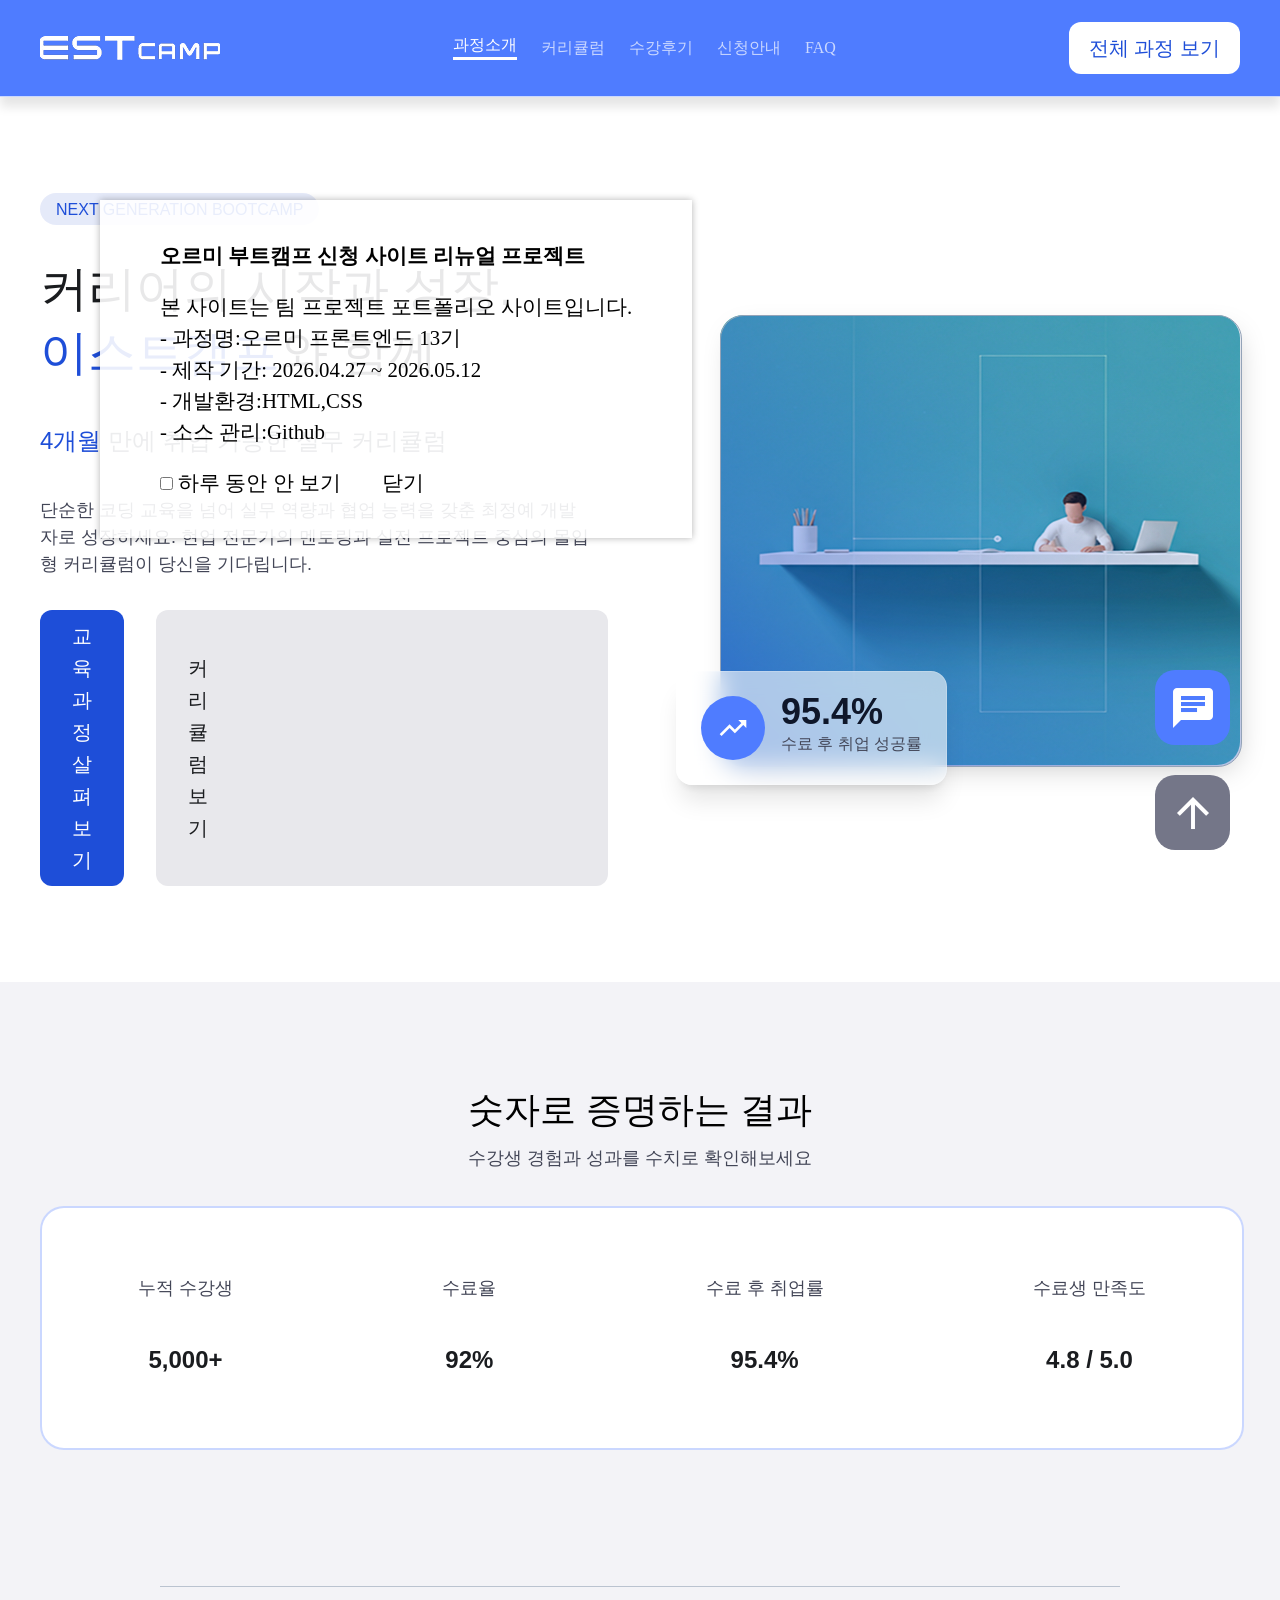
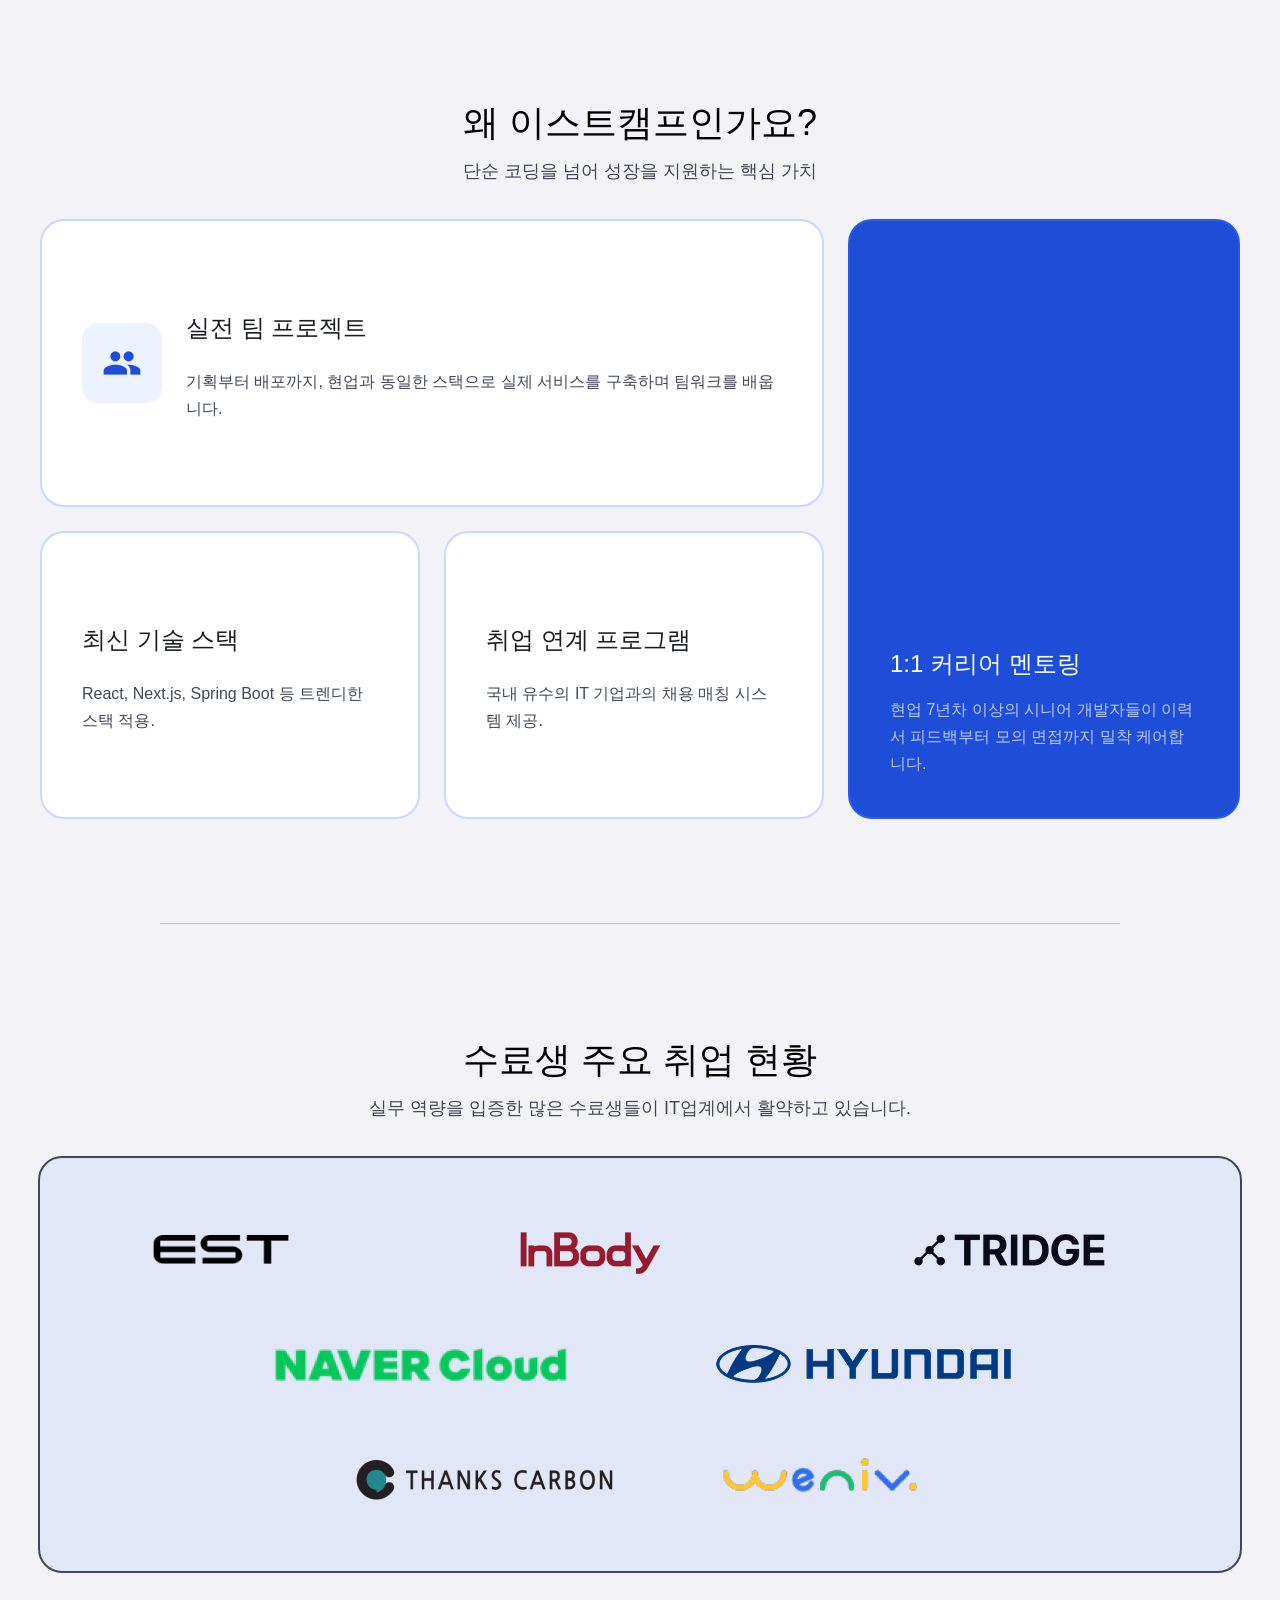
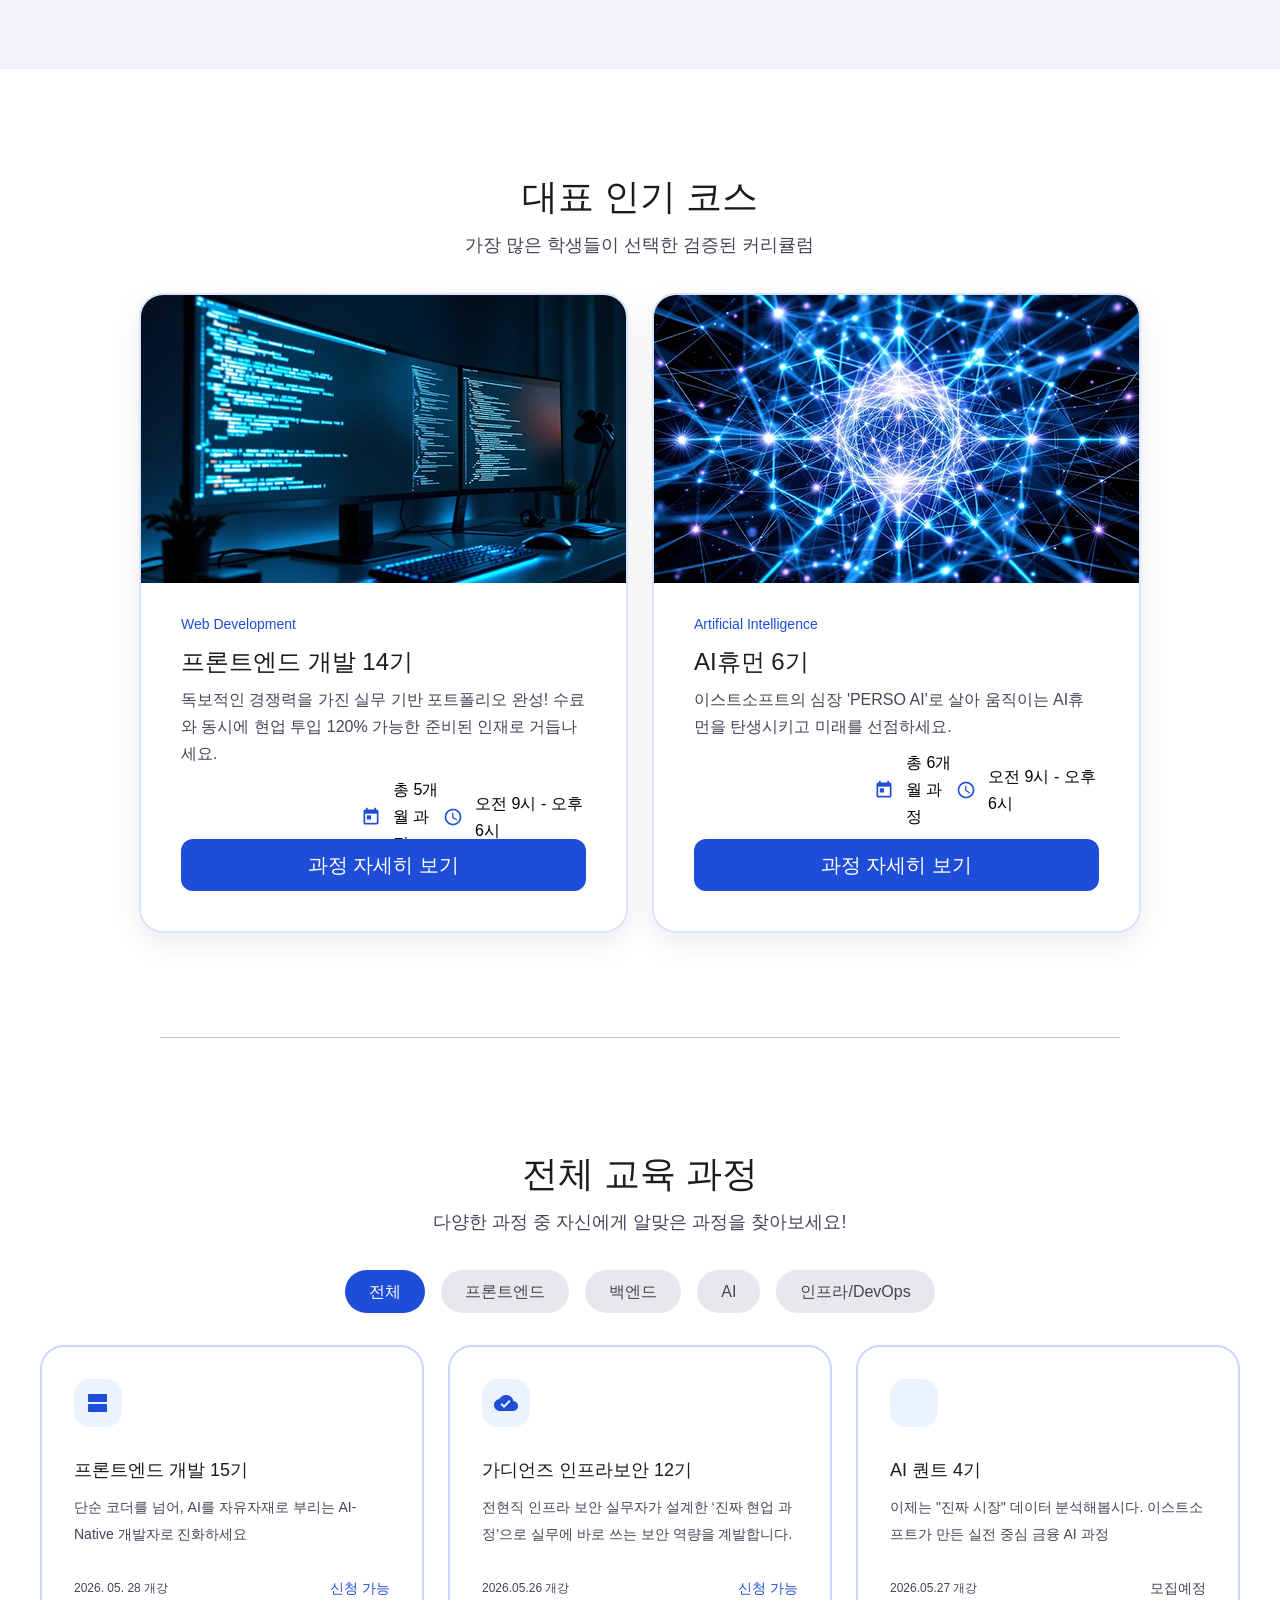
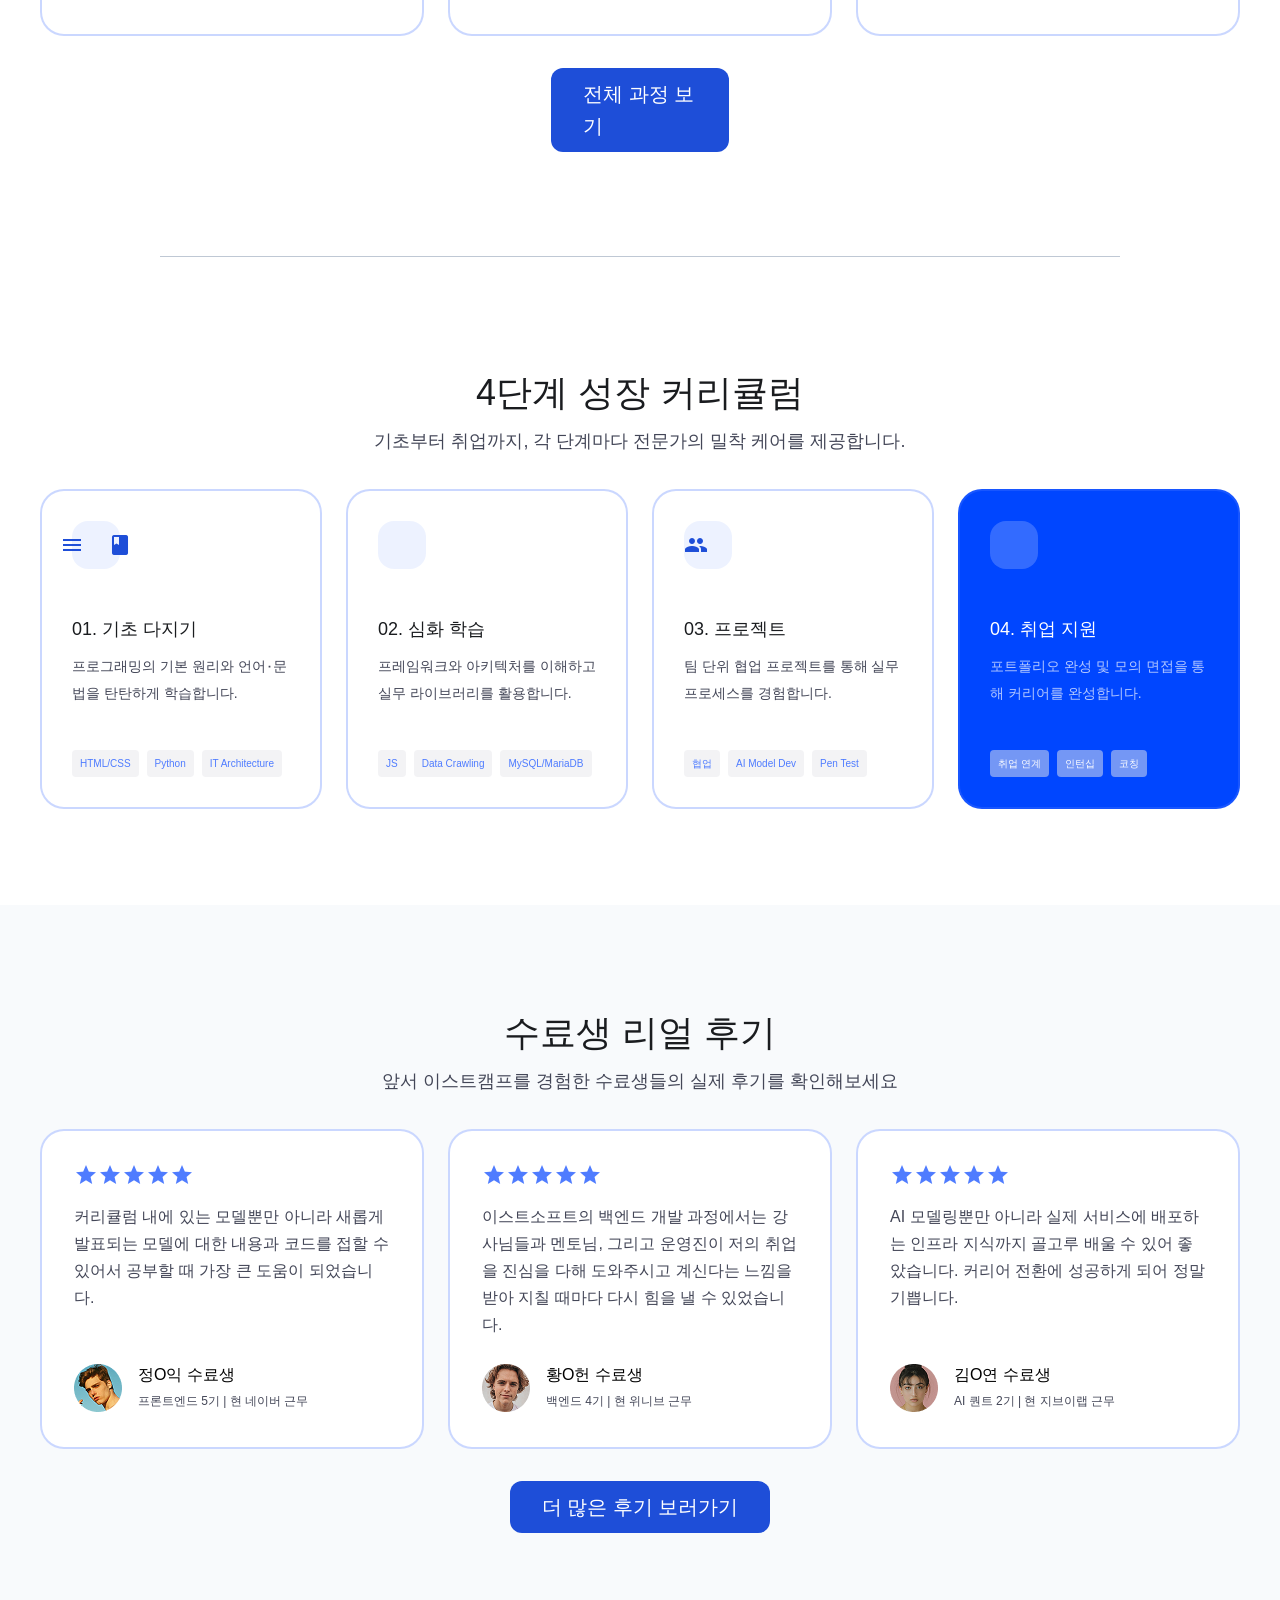
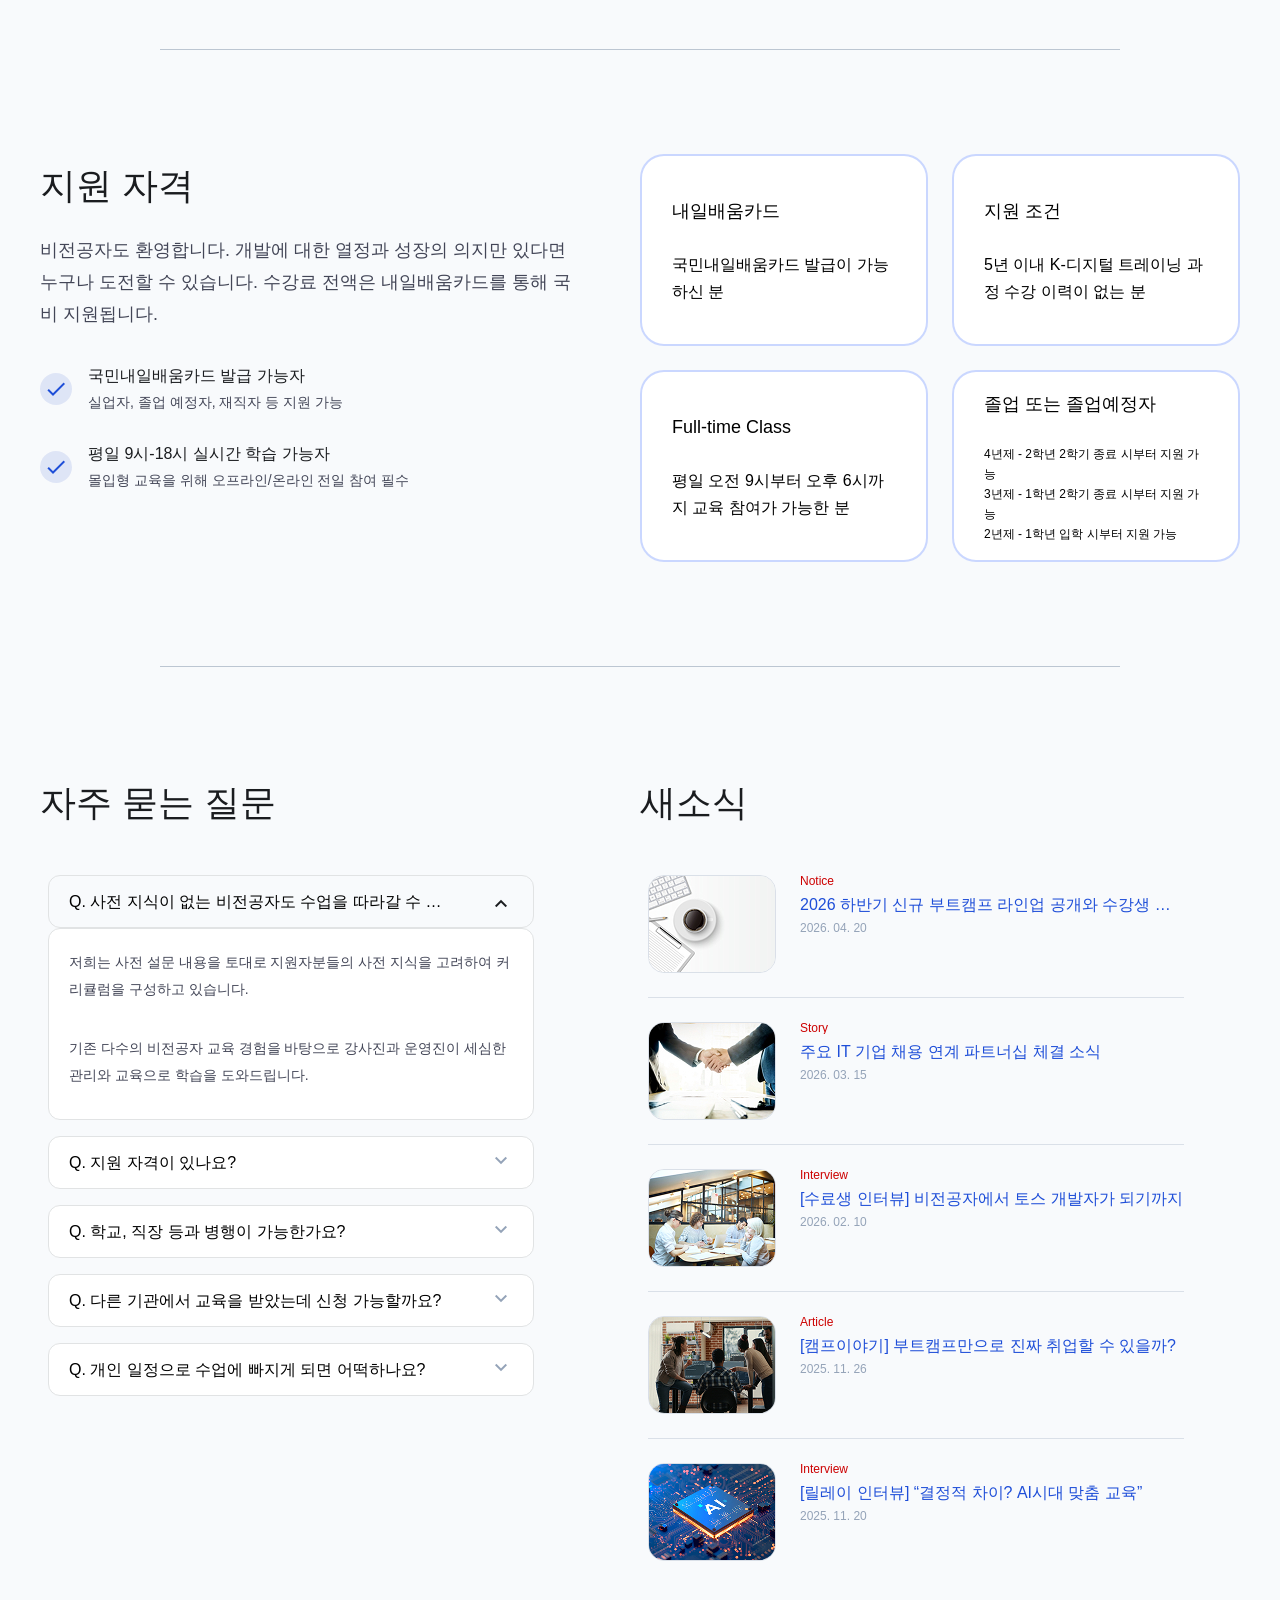
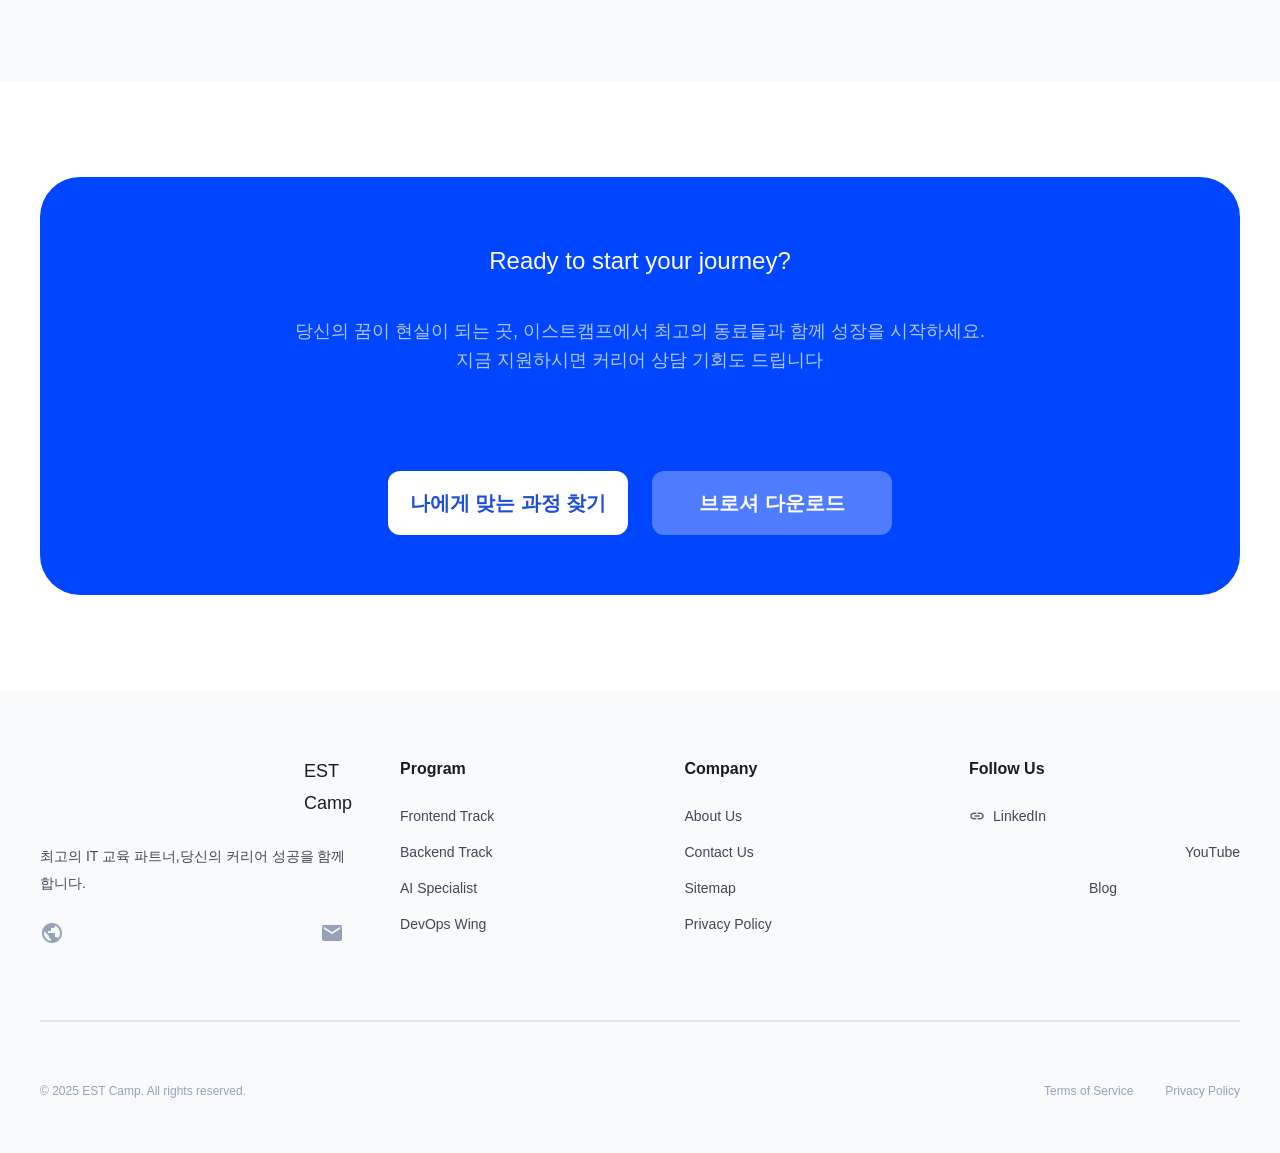
==== commit c38e8f6a: "팝업 띄우기 html, css, js" ====
--- a/index.html
+++ b/index.html
@@ -3,7 +3,10 @@
   <head>
     <meta charset="UTF-8" />
     <meta name="viewport" content="width=device-width, initial-scale=1.0" />
-    <link href="https://fonts.googleapis.com/icon?family=Material+Icons" rel="stylesheet" />
+    <link
+      href="https://fonts.googleapis.com/icon?family=Material+Icons"
+      rel="stylesheet"
+    />
     <link rel="stylesheet" href="css/normalize.css" />
     <link rel="stylesheet" href="css/reset.css" />
     <link rel="stylesheet" href="css/variables.css" />
@@ -11,11 +14,50 @@
     <link rel="stylesheet" href="css/common.css" />
     <link rel="stylesheet" href="css/index.css" />
     <link rel="icon" href="images/favicon-dev.svg" />
+    <style>
+      .popup {
+        position: fixed;
+        left: 100px;
+        top: 200px;
+        padding: 40px 60px;
+        box-shadow: 0px 0px 7px rgba(0, 0, 0, 0.3);
+        background: rgba(255, 255, 255, 0.9);
+        margin: 0;
+        border: none;
+        z-index: 101;
+        font-size: 1.3em;
+        line-height: 1.5em;
+        /* display: none; */
+        h2 {
+          font-weight: bold;
+        }
+        p {
+          margin: 20px 0;
+        }
+        label {
+          margin-right: 30px;
+        }
+      }
+    </style>
 
     <title>EST Camp | 실무 중심 개발 부트캠프</title>
   </head>
 
   <body>
+    <!-- 김해나 / 0526 미션: 팝업 띄우기 -->
+
+    <dialog id="popup" class="popup">
+      <h2>오르미 부트캠프 신청 사이트 리뉴얼 프로젝트</h2>
+      <p>
+        본 사이트는 팀 프로젝트 포트폴리오 사이트입니다. <br />- 과정명:오르미
+        프론트엔드 13기 <br />- 제작 기간: 2026.04.27 ~ 2026.05.12 <br />-
+        개발환경:HTML,CSS <br />- 소스 관리:Github
+      </p>
+      <input type="checkbox" id="agree" />
+      <label for="agree">하루 동안 안 보기</label>
+      <button>닫기</button>
+    </dialog>
+
     <!-- header - 배정호 작성 -->
     <!-- header 클래스명 수정 - 이민호 -->
     <header>
@@ -47,18 +89,25 @@
         <div class="hero-content-box vertical">
           <span>next generation bootcamp</span>
           <h2 class="hero-title">
-            커리어의 시작과 성장,<br /><em class="point-color">이스트캠프</em>와 함께
+            커리어의 시작과 성장,<br /><em class="point-color">이스트캠프</em>와
+            함께
           </h2>
           <p class="hero-subtitle">
             <em class="point-color">4개월</em> 만에 취업 가능한 실무 커리큘럼
           </p>
           <p class="hero-description">
-            단순한 코딩 교육을 넘어 실무 역량과 협업 능력을 갖춘 최정예 개발자로 성장하세요. 현업
-            전문가의 멘토링과 실전 프로젝트 중심의 몰입형 커리큘럼이 당신을 기다립니다.
+            단순한 코딩 교육을 넘어 실무 역량과 협업 능력을 갖춘 최정예 개발자로
+            성장하세요. 현업 전문가의 멘토링과 실전 프로젝트 중심의 몰입형
+            커리큘럼이 당신을 기다립니다.
           </p>
           <div class="hero-cta-buttons horizontal gap-l">
-            <a href="#" class="cta-btn-main btn btn-md bg-primary text-white">교육 과정 살펴보기</a>
-            <a href="#" class="btn-sub btn btn-md bg-main-button text-title-black gap-xs">
+            <a href="#" class="cta-btn-main btn btn-md bg-primary text-white"
+              >교육 과정 살펴보기</a
+            >
+            <a
+              href="#"
+              class="btn-sub btn btn-md bg-main-button text-title-black gap-xs"
+            >
               커리큘럼 보기<span class="material-icons">arrow_right_alt</span>
             </a>
           </div>
@@ -86,7 +135,9 @@
         <section class="numerical-data-section vertical">
           <div class="text-group container vertical">
             <h2 class="heading-l">숫자로 증명하는 결과</h2>
-            <p class="heading-s text-main-black">수강생 경험과 성과를 수치로 확인해보세요</p>
+            <p class="heading-s text-main-black">
+              수강생 경험과 성과를 수치로 확인해보세요
+            </p>
             <div class="data-box horizontal">
               <ul class="data-list justify-between">
                 <li class="heading-s text-main-black">
@@ -115,40 +166,52 @@
         <section class="differentiator-section vertical">
           <div class="text-group">
             <h2 class="heading-l">왜 이스트캠프인가요?</h2>
-            <p class="heading-s text-main-black">단순 코딩을 넘어 성장을 지원하는 핵심 가치</p>
+            <p class="heading-s text-main-black">
+              단순 코딩을 넘어 성장을 지원하는 핵심 가치
+            </p>
           </div>
           <div class="container horizontal gap-m card-tall">
             <div class="card-grid outer-card-box box vertical gap-m grow-2">
-              <article class="horizontal-card-item box horizontal card grow-1 align-center">
+              <article
+                class="horizontal-card-item box horizontal card grow-1 align-center"
+              >
                 <span class="material-icons card-icon">group</span>
                 <div class="text-box box vertical gap-s">
                   <h3>실전 팀 프로젝트</h3>
                   <p class="body-m-plus-400">
-                    기획부터 배포까지, 현업과 동일한 스택으로 실제 서비스를 구축하며 팀워크를
-                    배웁니다.
+                    기획부터 배포까지, 현업과 동일한 스택으로 실제 서비스를
+                    구축하며 팀워크를 배웁니다.
                   </p>
                 </div>
               </article>
               <div class="inner-card-box box horizontal gap-m grow-1">
                 <article class="card-item box vertical card grow-1 gap-s">
                   <h3 class="heading-m">최신 기술 스택</h3>
-                  <p class="body-m-plus-400">React, Next.js, Spring Boot 등 트렌디한 스택 적용.</p>
+                  <p class="body-m-plus-400">
+                    React, Next.js, Spring Boot 등 트렌디한 스택 적용.
+                  </p>
                 </article>
                 <article class="card-item box vertical card grow-1 gap-s">
                   <h3 class="heading-m">취업 연계 프로그램</h3>
-                  <p class="body-m-plus-400">국내 유수의 IT 기업과의 채용 매칭 시스템 제공.</p>
+                  <p class="body-m-plus-400">
+                    국내 유수의 IT 기업과의 채용 매칭 시스템 제공.
+                  </p>
                 </article>
               </div>
             </div>
-            <article class="vertical-card-item box vertical card grow-1 justify-between bg-primary">
+            <article
+              class="vertical-card-item box vertical card grow-1 justify-between bg-primary"
+            >
               <div class="icon-box box horizontal justify-end">
-                <span class="material-icons card-icon-big">workspace_premium</span>
+                <span class="material-icons card-icon-big"
+                  >workspace_premium</span
+                >
               </div>
               <div class="text-box box vertical gap-xs">
                 <h3 class="heading-m text-white">1:1 커리어 멘토링</h3>
                 <p class="body-m-plus-400">
-                  현업 7년차 이상의 시니어 개발자들이 이력서 피드백부터 모의 면접까지 밀착
-                  케어합니다.
+                  현업 7년차 이상의 시니어 개발자들이 이력서 피드백부터 모의
+                  면접까지 밀착 케어합니다.
                 </p>
               </div>
             </article>
@@ -175,7 +238,10 @@
               <img src="images/hyundai-logo.png" alt="Hyundai 로고" />
             </div>
             <div class="employment-status-column horizontal">
-              <img src="images/thanks-carbon-logo.png" alt="thanks carbon 로고" />
+              <img
+                src="images/thanks-carbon-logo.png"
+                alt="thanks carbon 로고"
+              />
               <img src="images/weniv-logo.png" alt="weniv 로고" />
             </div>
           </div>
@@ -189,14 +255,19 @@
             <!-- 제목 영역을 header로 구분 -->
             <div class="section-header-box vertical">
               <h2 class="section-title-item">대표 인기 코스</h2>
-              <p class="section-description-item">가장 많은 학생들이 선택한 검증된 커리큘럼</p>
+              <p class="section-description-item">
+                가장 많은 학생들이 선택한 검증된 커리큘럼
+              </p>
             </div>
 
             <div class="program-card-wrapper-box gap-m horizontal">
               <!-- 카드 1 (article 사용) -->
               <article class="image-card-big-item">
                 <div class="image-frame-box">
-                  <img src="./images/FE-Dev-Track-Img.png" alt="프론트엔드 과정 이미지" />
+                  <img
+                    src="./images/FE-Dev-Track-Img.png"
+                    alt="프론트엔드 과정 이미지"
+                  />
                 </div>
                 <div class="content-box vertical">
                   <div class="text-group-box vertical">
@@ -207,8 +278,9 @@
 
                       <div class="clip-overtext-box">
                         <p class="text-wrapper-item">
-                          독보적인 경쟁력을 가진 실무 기반 포트폴리오 완성! 수료와 동시에 현업 투입
-                          120% 가능한 준비된 인재로 거듭나세요.
+                          독보적인 경쟁력을 가진 실무 기반 포트폴리오 완성!
+                          수료와 동시에 현업 투입 120% 가능한 준비된 인재로
+                          거듭나세요.
                         </p>
                       </div>
                     </div>
@@ -226,14 +298,22 @@
                     </ul>
                   </div>
 
-                  <a href="#" class="cta-button-main-item btn btn-md text-white bg-primary"> 과정 자세히 보기 </a>
+                  <a
+                    href="#"
+                    class="cta-button-main-item btn btn-md text-white bg-primary"
+                  >
+                    과정 자세히 보기
+                  </a>
                 </div>
               </article>
 
               <!-- 카드 2 -->
               <article class="image-card-big-item">
                 <div class="image-frame-box">
-                  <img src="./images/FE-Dev-Track-Img_1.png" alt="프론트엔드 과정 이미지" />
+                  <img
+                    src="./images/FE-Dev-Track-Img_1.png"
+                    alt="프론트엔드 과정 이미지"
+                  />
                 </div>
                 <div class="content-box vertical">
                   <div class="text-group-box vertical">
@@ -244,8 +324,8 @@
 
                       <div class="clip-overtext-box">
                         <p class="text-wrapper-item">
-                          이스트소프트의 심장 'PERSO AI'로 살아 움직이는 AI휴먼을 탄생시키고 미래를
-                          선점하세요.
+                          이스트소프트의 심장 'PERSO AI'로 살아 움직이는
+                          AI휴먼을 탄생시키고 미래를 선점하세요.
                         </p>
                       </div>
                     </div>
@@ -263,7 +343,12 @@
                     </ul>
                   </div>
 
-                  <a href="#" class="cta-button-main-item btn btn-md text-white bg-primary"> 과정 자세히 보기 </a>
+                  <a
+                    href="#"
+                    class="cta-button-main-item btn btn-md text-white bg-primary"
+                  >
+                    과정 자세히 보기
+                  </a>
                 </div>
               </article>
             </div>
@@ -300,7 +385,8 @@
                 <div class="program-text-group">
                   <h3>프론트엔드 개발 15기</h3>
                   <p class="description">
-                    단순 코더를 넘어, AI를 자유자재로 부리는 AI-Native 개발자로 진화하세요
+                    단순 코더를 넘어, AI를 자유자재로 부리는 AI-Native 개발자로
+                    진화하세요
                   </p>
                 </div>
                 <div class="list-status">
@@ -319,8 +405,8 @@
                 <div class="program-text-group">
                   <h3>가디언즈 인프라보안 12기</h3>
                   <p class="description">
-                    전현직 인프라 보안 실무자가 설계한 ‘진짜 현업 과정’으로 실무에 바로 쓰는 보안
-                    역량을 계발합니다.
+                    전현직 인프라 보안 실무자가 설계한 ‘진짜 현업 과정’으로
+                    실무에 바로 쓰는 보안 역량을 계발합니다.
                   </p>
                 </div>
                 <div class="list-status">
@@ -339,8 +425,8 @@
                 <div class="program-text-group">
                   <h3>AI 퀀트 4기</h3>
                   <p class="description">
-                    이제는 "진짜 시장" 데이터 분석해봅시다. 이스트소프트가 만든 실전 중심 금융 AI
-                    과정
+                    이제는 "진짜 시장" 데이터 분석해봅시다. 이스트소프트가 만든
+                    실전 중심 금융 AI 과정
                   </p>
                 </div>
                 <div class="list-status-black">
@@ -353,7 +439,9 @@
             </div>
 
             <!-- 4. 하단 전체보기 버튼 -->
-            <div class="section-footer-box btn btn-md btn-primary bg-primary text-white">
+            <div
+              class="section-footer-box btn btn-md btn-primary bg-primary text-white"
+            >
               <a href="#" class="cta-btn-main-item">전체 과정 보기</a>
             </div>
           </section>
@@ -401,7 +489,8 @@
                 <div class="program-text-group">
                   <h3>02. 심화 학습</h3>
                   <p class="description">
-                    프레임워크와 아키텍처를 이해하고 실무 라이브러리를 활용합니다.
+                    프레임워크와 아키텍처를 이해하고 실무 라이브러리를
+                    활용합니다.
                   </p>
                 </div>
                 <div class="list-group">
@@ -458,7 +547,9 @@
       </section>
 
       <!-- Conversion Support Group - 배정호 작업 -->
-      <section class="conversion-support-group section-group vertical bg-super-light-gray">
+      <section
+        class="conversion-support-group section-group vertical bg-super-light-gray"
+      >
         <!-- 후기 섹션 -->
         <h3 class="visually-hidden">전환 자료 그룹</h3>
 
@@ -466,7 +557,9 @@
           <!-- 후기 섹션 제목 -->
           <div class="section-header box vertical">
             <h2 class="heading-l">수료생 리얼 후기</h2>
-            <p class="heading-s">앞서 이스트캠프를 경험한 수료생들의 실제 후기를 확인해보세요</p>
+            <p class="heading-s">
+              앞서 이스트캠프를 경험한 수료생들의 실제 후기를 확인해보세요
+            </p>
           </div>
 
           <div class="container card-medium">
@@ -476,8 +569,12 @@
               <li class="testimonial-item card">
                 <article class="testimonial-card box vertical justify-between">
                   <h3 class="visually-hidden">후기 카드</h3>
-                  <div class="testimonial-content box vertical gap-s body-m-plus-400">
-                    <div class="testimonial-rating box horizontal text-secondary">
+                  <div
+                    class="testimonial-content box vertical gap-s body-m-plus-400"
+                  >
+                    <div
+                      class="testimonial-rating box horizontal text-secondary"
+                    >
                       <span class="material-icons">star</span>
                       <span class="material-icons">star</span>
                       <span class="material-icons">star</span>
@@ -486,20 +583,27 @@
                     </div>
 
                     <p class="testimonial-text">
-                      커리큘럼 내에 있는 모델뿐만 아니라 새롭게 발표되는 모델에 대한 내용과 코드를
-                      접할 수 있어서 공부할 때 가장 큰 도움이 되었습니다.
+                      커리큘럼 내에 있는 모델뿐만 아니라 새롭게 발표되는 모델에
+                      대한 내용과 코드를 접할 수 있어서 공부할 때 가장 큰 도움이
+                      되었습니다.
                     </p>
                   </div>
 
-                  <div class="testimonial-student box horizontal align-center gap-s">
+                  <div
+                    class="testimonial-student box horizontal align-center gap-s"
+                  >
                     <img
                       class="testimonial-portrait"
                       src="images/ImageJ.png"
                       alt="정O익 수료생 프로필 이미지"
                     />
                     <div class="testimonial-student-info box vertical">
-                      <p class="student-name item body-m-plus-500">정O익 수료생</p>
-                      <p class="student-metadata item caption-m">프론트엔드 5기 | 현 네이버 근무</p>
+                      <p class="student-name item body-m-plus-500">
+                        정O익 수료생
+                      </p>
+                      <p class="student-metadata item caption-m">
+                        프론트엔드 5기 | 현 네이버 근무
+                      </p>
                     </div>
                   </div>
                 </article>
@@ -510,8 +614,12 @@
               <li class="testimonial-item card">
                 <article class="testimonial-card box vertical justify-between">
                   <h3 class="visually-hidden">후기 카드</h3>
-                  <div class="testimonial-content box vertical gap-s body-m-plus-400">
-                    <div class="testimonial-rating box horizontal text-secondary">
+                  <div
+                    class="testimonial-content box vertical gap-s body-m-plus-400"
+                  >
+                    <div
+                      class="testimonial-rating box horizontal text-secondary"
+                    >
                       <span class="material-icons">star</span>
                       <span class="material-icons">star</span>
                       <span class="material-icons">star</span>
@@ -520,21 +628,28 @@
                     </div>
 
                     <p class="testimonial-text">
-                      이스트소프트의 백엔드 개발 과정에서는 강사님들과 멘토님, 그리고 운영진이 저의
-                      취업을 진심을 다해 도와주시고 계신다는 느낌을 받아 지칠 때마다 다시 힘을 낼 수
+                      이스트소프트의 백엔드 개발 과정에서는 강사님들과 멘토님,
+                      그리고 운영진이 저의 취업을 진심을 다해 도와주시고
+                      계신다는 느낌을 받아 지칠 때마다 다시 힘을 낼 수
                       있었습니다.
                     </p>
                   </div>
 
-                  <div class="testimonial-student box horizontal align-center gap-s">
+                  <div
+                    class="testimonial-student box horizontal align-center gap-s"
+                  >
                     <img
                       class="testimonial-portrait"
                       src="images/ImageH.png"
                       alt="황O헌 수료생 프로필 이미지"
                     />
                     <div class="testimonial-student-info box vertical">
-                      <p class="student-name item body-m-plus-500">황O헌 수료생</p>
-                      <p class="student-metadata item caption-m">백엔드 4기 | 현 위니브 근무</p>
+                      <p class="student-name item body-m-plus-500">
+                        황O헌 수료생
+                      </p>
+                      <p class="student-metadata item caption-m">
+                        백엔드 4기 | 현 위니브 근무
+                      </p>
                     </div>
                   </div>
                 </article>
@@ -545,8 +660,12 @@
               <li class="testimonial-item card">
                 <article class="testimonial-card box vertical justify-between">
                   <h3 class="visually-hidden">후기 카드</h3>
-                  <div class="testimonial-content box vertical gap-s body-m-plus-400">
-                    <div class="testimonial-rating box horizontal text-secondary">
+                  <div
+                    class="testimonial-content box vertical gap-s body-m-plus-400"
+                  >
+                    <div
+                      class="testimonial-rating box horizontal text-secondary"
+                    >
                       <span class="material-icons">star</span>
                       <span class="material-icons">star</span>
                       <span class="material-icons">star</span>
@@ -555,20 +674,27 @@
                     </div>
 
                     <p class="testimonial-text">
-                      AI 모델링뿐만 아니라 실제 서비스에 배포하는 인프라 지식까지 골고루 배울 수
-                      있어 좋았습니다. 커리어 전환에 성공하게 되어 정말 기쁩니다.
+                      AI 모델링뿐만 아니라 실제 서비스에 배포하는 인프라
+                      지식까지 골고루 배울 수 있어 좋았습니다. 커리어 전환에
+                      성공하게 되어 정말 기쁩니다.
                     </p>
                   </div>
 
-                  <div class="testimonial-student box horizontal align-center gap-s">
+                  <div
+                    class="testimonial-student box horizontal align-center gap-s"
+                  >
                     <img
                       class="testimonial-portrait"
                       src="images/ImageK.png"
                       alt="김O연 수료생 프로필 이미지"
                     />
                     <div class="testimonial-student-info box vertical">
-                      <p class="student-name item body-m-plus-500">김O연 수료생</p>
-                      <p class="student-metadata item caption-m">AI 퀀트 2기 | 현 지브이랩 근무</p>
+                      <p class="student-name item body-m-plus-500">
+                        김O연 수료생
+                      </p>
+                      <p class="student-metadata item caption-m">
+                        AI 퀀트 2기 | 현 지브이랩 근무
+                      </p>
                     </div>
                   </div>
                 </article>
@@ -597,8 +723,9 @@
               <div class="section-header box vertical gap-s">
                 <h2 class="text-title-black heading-l">지원 자격</h2>
                 <p class="text-main-black body-l">
-                  비전공자도 환영합니다. 개발에 대한 열정과 성장의 의지만 있다면 누구나 도전할 수
-                  있습니다. 수강료 전액은 내일배움카드를 통해 국비 지원됩니다.
+                  비전공자도 환영합니다. 개발에 대한 열정과 성장의 의지만 있다면
+                  누구나 도전할 수 있습니다. 수강료 전액은 내일배움카드를 통해
+                  국비 지원됩니다.
                 </p>
               </div>
 
@@ -606,11 +733,15 @@
 
               <ul class="requirements-summary-list list vertical gap-m">
                 <li class="requirements-summary-item horizontal gap-s">
-                  <div class="icon-box box horizontal align-center justify-center">
+                  <div
+                    class="icon-box box horizontal align-center justify-center"
+                  >
                     <span class="material-icons">check</span>
                   </div>
                   <div class="requirements-summary-content box vertical gap">
-                    <h3 class="text-title-black body-m-plus-500">국민내일배움카드 발급 가능자</h3>
+                    <h3 class="text-title-black body-m-plus-500">
+                      국민내일배움카드 발급 가능자
+                    </h3>
                     <p class="text-main-black body-m-400">
                       실업자, 졸업 예정자, 재직자 등 지원 가능
                     </p>
@@ -620,7 +751,9 @@
                 <!-- 지원자격 섹션 체크2 -->
 
                 <li class="requirements-summary-item horizontal gap-s">
-                  <div class="icon-box box horizontal align-center justify-center">
+                  <div
+                    class="icon-box box horizontal align-center justify-center"
+                  >
                     <span class="material-icons">check</span>
                   </div>
 
@@ -692,21 +825,24 @@
 
                 <li>
                   <details class="accordion-item box vertical" open>
-                    <summary class="accordion-question box horizontal justify-between">
+                    <summary
+                      class="accordion-question box horizontal justify-between"
+                    >
                       <span class="question-text"
-                        >Q. 사전 지식이 없는 비전공자도 수업을 따라갈 수 있을까요?</span
+                        >Q. 사전 지식이 없는 비전공자도 수업을 따라갈 수
+                        있을까요?</span
                       >
                       <span class="material-icons">keyboard_arrow_down</span>
                     </summary>
                     <div class="accordion-answer box vertical">
                       <p>
-                        저희는 사전 설문 내용을 토대로 지원자분들의 사전 지식을 고려하여 커리큘럼을
-                        구성하고 있습니다.
+                        저희는 사전 설문 내용을 토대로 지원자분들의 사전 지식을
+                        고려하여 커리큘럼을 구성하고 있습니다.
                       </p>
 
                       <p>
-                        기존 다수의 비전공자 교육 경험을 바탕으로 강사진과 운영진이 세심한 관리와
-                        교육으로 학습을 도와드립니다.
+                        기존 다수의 비전공자 교육 경험을 바탕으로 강사진과
+                        운영진이 세심한 관리와 교육으로 학습을 도와드립니다.
                       </p>
                     </div>
                   </details>
@@ -716,31 +852,40 @@
 
                 <li>
                   <details class="accordion-item box vertical">
-                    <summary class="accordion-question box horizontal justify-between">
+                    <summary
+                      class="accordion-question box horizontal justify-between"
+                    >
                       <span class="question-text">Q. 지원 자격이 있나요?</span>
                       <span class="material-icons">keyboard_arrow_down</span>
                     </summary>
                     <div class="accordion-answer box vertical">
                       <p>
-                        내일배움카드를 보유하고 있거나 발급 가능하고, 교육 기간에 온전히 참여하실 수
-                        있다면 누구든지 지원 가능합니다. 다만 하루 8시간 동안의 수업에 몰입하여
-                        교육을 받기 어려운 경우 진행에 어려움이 있을 수 있습니다.
+                        내일배움카드를 보유하고 있거나 발급 가능하고, 교육
+                        기간에 온전히 참여하실 수 있다면 누구든지 지원
+                        가능합니다. 다만 하루 8시간 동안의 수업에 몰입하여
+                        교육을 받기 어려운 경우 진행에 어려움이 있을 수
+                        있습니다.
                       </p>
                       <p>
                         ✅ 내일배움카드 발급 받기<br />
-                        고용24 검색창 아래의 국민내일배움카드 → 국민내일배움카드 발급 → 발급신청
+                        고용24 검색창 아래의 국민내일배움카드 → 국민내일배움카드
+                        발급 → 발급신청
                       </p>
 
                       <p>
                         ✅ 내일배움카드 발급 제외 대상자<br />
-                        아래에 해당하시는 분들께서는 내일배움카드 발급 대상자가 아닙니다.
+                        아래에 해당하시는 분들께서는 내일배움카드 발급 대상자가
+                        아닙니다.
                       </p>
                       <ul class="faq-answer-list list vertical">
                         <li>현직 공무원</li>
                         <li>사립학교 교직원</li>
                         <li>졸업예정자 이외 재학생</li>
                         <li>연 매출 1억 5천만원 이상의 자영업자</li>
-                        <li>월 임금 300만원 이상인 대규모 기업 종사자&#40;45세 미만&#41;</li>
+                        <li>
+                          월 임금 300만원 이상인 대규모 기업 종사자&#40;45세
+                          미만&#41;
+                        </li>
                         <li>특수형태근로종사자</li>
                       </ul>
                     </div>
@@ -751,20 +896,24 @@
 
                 <li class="accordion-item box vertical">
                   <details>
-                    <summary class="accordion-question box horizontal justify-between">
-                      <span class="question-text">Q. 학교, 직장 등과 병행이 가능한가요?</span>
+                    <summary
+                      class="accordion-question box horizontal justify-between"
+                    >
+                      <span class="question-text"
+                        >Q. 학교, 직장 등과 병행이 가능한가요?</span
+                      >
                       <span class="material-icons">keyboard_arrow_down</span>
                     </summary>
                     <div class="accordion-answer box vertical">
                       <p>
-                        저희 과정은 평일 주 5일&#40;공휴일 제외&#41; 9:00 ~ 18:00 풀타임 강의로
-                        진행되고 있습니다. 풀타임으로 온전히 참여하실 수 있는 분들을 우선 대상으로
-                        선발하고 있습니다.
+                        저희 과정은 평일 주 5일&#40;공휴일 제외&#41; 9:00 ~
+                        18:00 풀타임 강의로 진행되고 있습니다. 풀타임으로 온전히
+                        참여하실 수 있는 분들을 우선 대상으로 선발하고 있습니다.
                       </p>
 
                       <p>
-                        학교/직장과 병행하더라도 수강시간 확보가 가능하신 경우에는 교육 참여가
-                        가능합니다.
+                        학교/직장과 병행하더라도 수강시간 확보가 가능하신
+                        경우에는 교육 참여가 가능합니다.
                       </p>
                     </div>
                   </details>
@@ -774,7 +923,9 @@
 
                 <li class="accordion-item box vertical">
                   <details>
-                    <summary class="accordion-question box horizontal justify-between">
+                    <summary
+                      class="accordion-question box horizontal justify-between"
+                    >
                       <span class="question-text"
                         >Q. 다른 기관에서 교육을 받았는데 신청 가능할까요?</span
                       >
@@ -787,13 +938,14 @@
                       </p>
 
                       <p>
-                        위와 같이 확인 후 이전 KDT 과정 수강 이력&#40;수료, 하차, 포기 모두
-                        포함&#41;이 있다면, 신청이 불가한 것은 아니나 자비 부담금이 발생합니다.
+                        위와 같이 확인 후 이전 KDT 과정 수강 이력&#40;수료,
+                        하차, 포기 모두 포함&#41;이 있다면, 신청이 불가한 것은
+                        아니나 자비 부담금이 발생합니다.
                       </p>
 
                       <p>
-                        그 외에 K-디지털트레이닝 이외의 과정을 수강하신 경우 문제없이 수강신청
-                        가능합니다.
+                        그 외에 K-디지털트레이닝 이외의 과정을 수강하신 경우
+                        문제없이 수강신청 가능합니다.
                       </p>
                     </div>
                   </details>
@@ -803,7 +955,9 @@
 
                 <li class="accordion-item box vertical">
                   <details>
-                    <summary class="accordion-question box horizontal justify-between">
+                    <summary
+                      class="accordion-question box horizontal justify-between"
+                    >
                       <span class="question-text"
                         >Q. 개인 일정으로 수업에 빠지게 되면 어떡하나요?</span
                       >
@@ -811,13 +965,14 @@
                     </summary>
                     <div class="accordion-answer box vertical">
                       <p>
-                        병원 진료, 면접, 예비군 등의 사유로 수업에 빠질 때에는 증빙 서류 제출 시
-                        출결 정정이 가능합니다.
+                        병원 진료, 면접, 예비군 등의 사유로 수업에 빠질 때에는
+                        증빙 서류 제출 시 출결 정정이 가능합니다.
                       </p>
 
                       <p>
-                        더불어 학습을 위해 수업자료와 교안을 제공해드리고, 강사진과 멘토진이 빠진
-                        부분을 보완할 수 있도록 도와드립니다.
+                        더불어 학습을 위해 수업자료와 교안을 제공해드리고,
+                        강사진과 멘토진이 빠진 부분을 보완할 수 있도록
+                        도와드립니다.
                       </p>
                     </div>
                   </details>
@@ -840,13 +995,20 @@
 
                 <li class="news-item box">
                   <a href="#" class="news-link box horizontal">
-                    <img src="images/coffee.jpg" alt="workspace" class="news-thumbnail" />
+                    <img
+                      src="images/coffee.jpg"
+                      alt="workspace"
+                      class="news-thumbnail"
+                    />
                     <div class="news-content box vertical">
                       <p class="news-category">Notice</p>
                       <h3 class="news-title">
-                        2026 하반기 신규 부트캠프 라인업 공개와 수강생 맞춤형 커리큘럼 개편 소식
+                        2026 하반기 신규 부트캠프 라인업 공개와 수강생 맞춤형
+                        커리큘럼 개편 소식
                       </h3>
-                      <time class="news-date" datetime="2026-04-20">2026. 04. 20</time>
+                      <time class="news-date" datetime="2026-04-20"
+                        >2026. 04. 20</time
+                      >
                     </div>
                   </a>
                 </li>
@@ -855,11 +1017,19 @@
 
                 <li class="news-item box">
                   <a href="#" class="news-link box horizontal">
-                    <img src="images/handshaking.jpg" alt="handshaking" class="news-thumbnail" />
+                    <img
+                      src="images/handshaking.jpg"
+                      alt="handshaking"
+                      class="news-thumbnail"
+                    />
                     <div class="news-content box vertical">
                       <p class="news-category">Story</p>
-                      <h3 class="news-title">주요 IT 기업 채용 연계 파트너십 체결 소식</h3>
-                      <time class="news-date" datetime="2026-03-15">2026. 03. 15</time>
+                      <h3 class="news-title">
+                        주요 IT 기업 채용 연계 파트너십 체결 소식
+                      </h3>
+                      <time class="news-date" datetime="2026-03-15"
+                        >2026. 03. 15</time
+                      >
                     </div>
                   </a>
                 </li>
@@ -868,13 +1038,19 @@
 
                 <li class="news-item box">
                   <a href="#" class="news-link box horizontal">
-                    <img src="images/working.jpg" alt="working-boardroom" class="news-thumbnail" />
+                    <img
+                      src="images/working.jpg"
+                      alt="working-boardroom"
+                      class="news-thumbnail"
+                    />
                     <div class="news-content box vertical">
                       <p class="news-category">Interview</p>
                       <h3 class="news-title">
                         [수료생 인터뷰] 비전공자에서 토스 개발자가 되기까지
                       </h3>
-                      <time class="news-date" datetime="2026-02-10">2026. 02. 10</time>
+                      <time class="news-date" datetime="2026-02-10"
+                        >2026. 02. 10</time
+                      >
                     </div>
                   </a>
                 </li>
@@ -883,11 +1059,19 @@
 
                 <li class="news-item box">
                   <a href="#" class="news-link box horizontal">
-                    <img src="images/coders.jpg" alt="coders" class="news-thumbnail" />
+                    <img
+                      src="images/coders.jpg"
+                      alt="coders"
+                      class="news-thumbnail"
+                    />
                     <div class="news-content box vertical">
                       <p class="news-category">Article</p>
-                      <h3 class="news-title">[캠프이야기] 부트캠프만으로 진짜 취업할 수 있을까?</h3>
-                      <time class="news-date" datetime="2025-11-26">2025. 11. 26</time>
+                      <h3 class="news-title">
+                        [캠프이야기] 부트캠프만으로 진짜 취업할 수 있을까?
+                      </h3>
+                      <time class="news-date" datetime="2025-11-26"
+                        >2025. 11. 26</time
+                      >
                     </div>
                   </a>
                 </li>
@@ -896,11 +1080,19 @@
 
                 <li class="news-item box">
                   <a href="#" class="news-link box horizontal">
-                    <img src="images/ai-circuit.jpg" alt="AI image" class="news-thumbnail" />
+                    <img
+                      src="images/ai-circuit.jpg"
+                      alt="AI image"
+                      class="news-thumbnail"
+                    />
                     <div class="news-content box vertical">
                       <p class="news-category">Interview</p>
-                      <h3 class="news-title">[릴레이 인터뷰] “결정적 차이? AI시대 맞춤 교육”</h3>
-                      <time class="news-date" datetime="2025-11-20">2025. 11. 20</time>
+                      <h3 class="news-title">
+                        [릴레이 인터뷰] “결정적 차이? AI시대 맞춤 교육”
+                      </h3>
+                      <time class="news-date" datetime="2025-11-20"
+                        >2025. 11. 20</time
+                      >
                     </div>
                   </a>
                 </li>
@@ -921,14 +1113,25 @@
             <div class="text-group box vertical">
               <h2>Ready to start your journey?</h2>
               <div class="description-text">
-                <p>당신의 꿈이 현실이 되는 곳, 이스트캠프에서 최고의 동료들과 함께 성장을 시작하세요.</p>
+                <p>
+                  당신의 꿈이 현실이 되는 곳, 이스트캠프에서 최고의 동료들과
+                  함께 성장을 시작하세요.
+                </p>
                 <p>지금 지원하시면 커리어 상담 기회도 드립니다</p>
               </div>
-            </div> 
+            </div>
             <!-- 버튼 그룹 -->
             <div class="final-cta-buttons box horizontal">
-              <a href="#" class="final-cta-button-main btn btn-md bg-white text-primary">나에게 맞는 과정 찾기</a>
-              <a href="#" class="final-cta-button-normal btn btn-md bg-secondary text-white">브로셔 다운로드</a>
+              <a
+                href="#"
+                class="final-cta-button-main btn btn-md bg-white text-primary"
+                >나에게 맞는 과정 찾기</a
+              >
+              <a
+                href="#"
+                class="final-cta-button-normal btn btn-md bg-secondary text-white"
+                >브로셔 다운로드</a
+              >
             </div>
           </div>
         </div>
@@ -955,7 +1158,9 @@
 
             <div class="icons horizontal">
               <a href="#"><span class="material-icons">public</span></a>
-              <a href="#"><span class="material-icons">alternate_email</span></a>
+              <a href="#"
+                ><span class="material-icons">alternate_email</span></a
+              >
             </div>
           </div>
 
@@ -1036,5 +1241,6 @@
       </div>
     </div>
     <!-- Fixed UI 종료 -->
+    <script src="script.js"></script>
   </body>
 </html>
